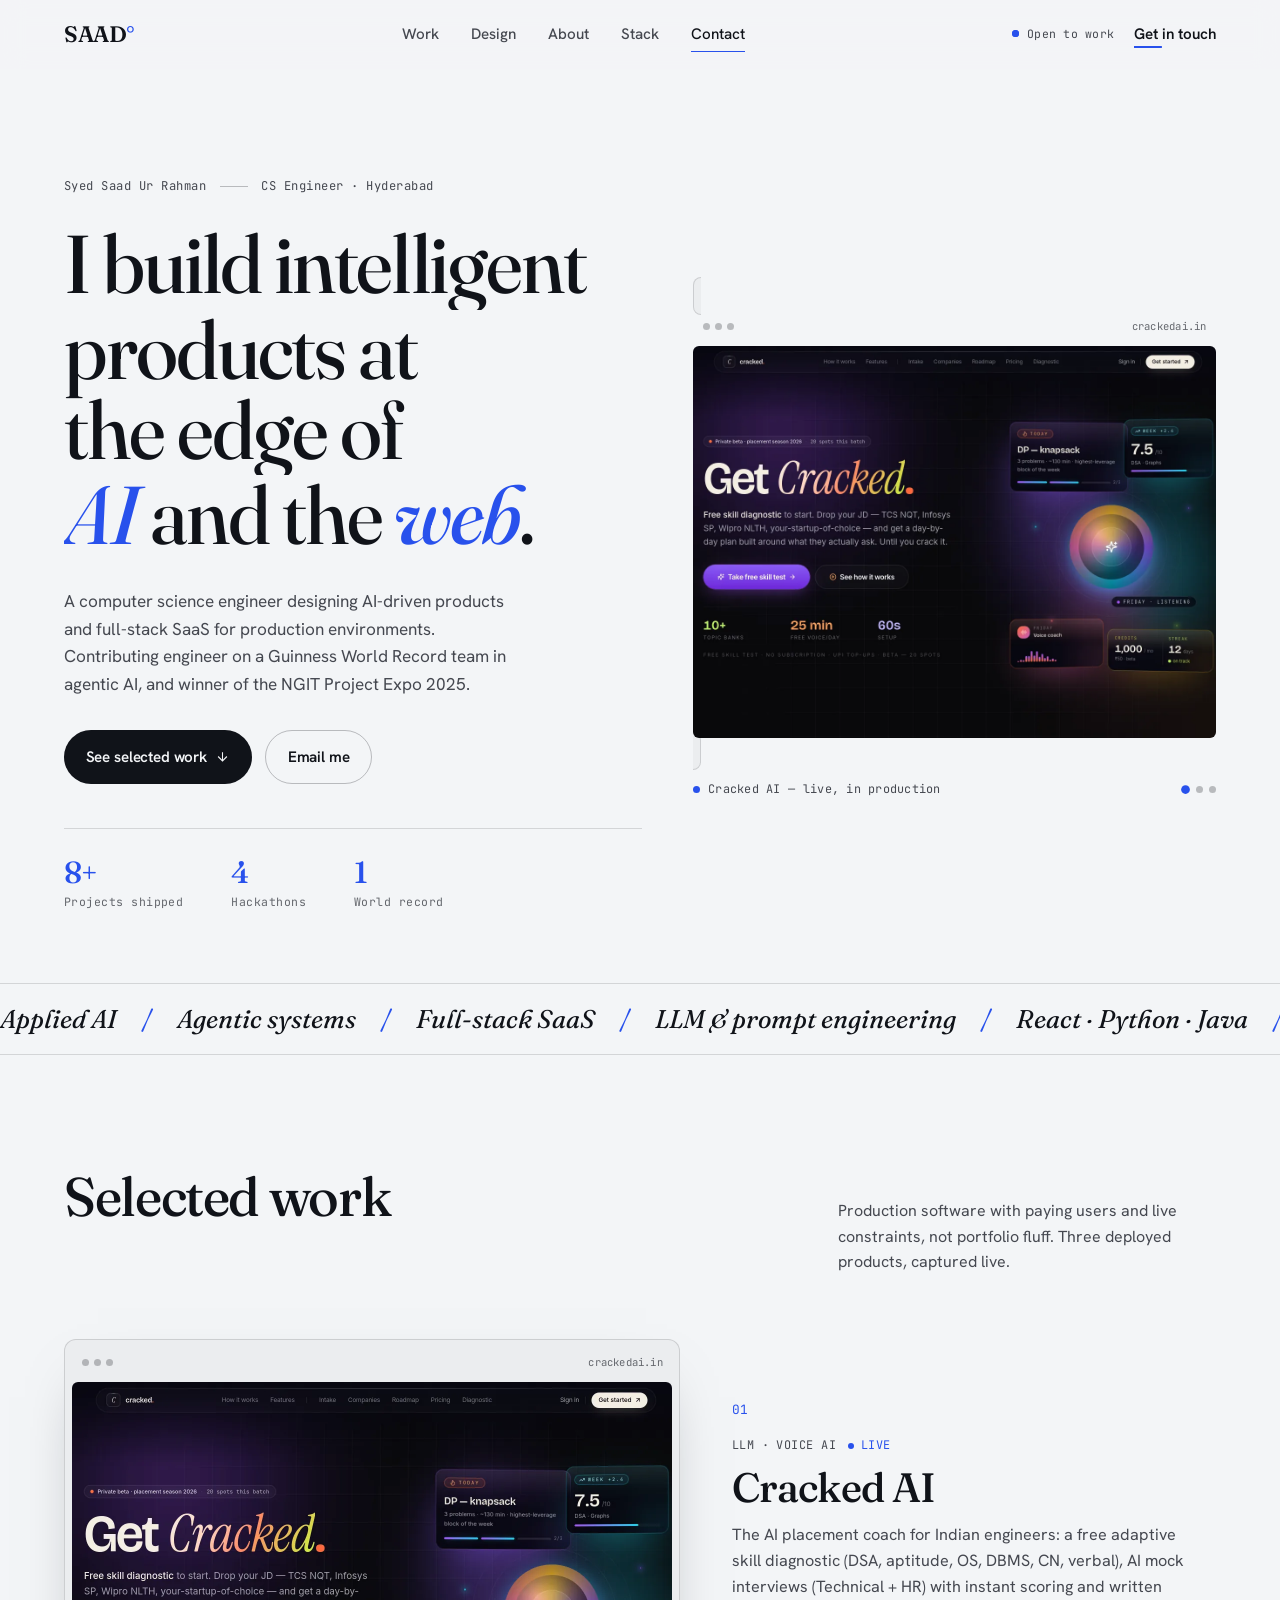
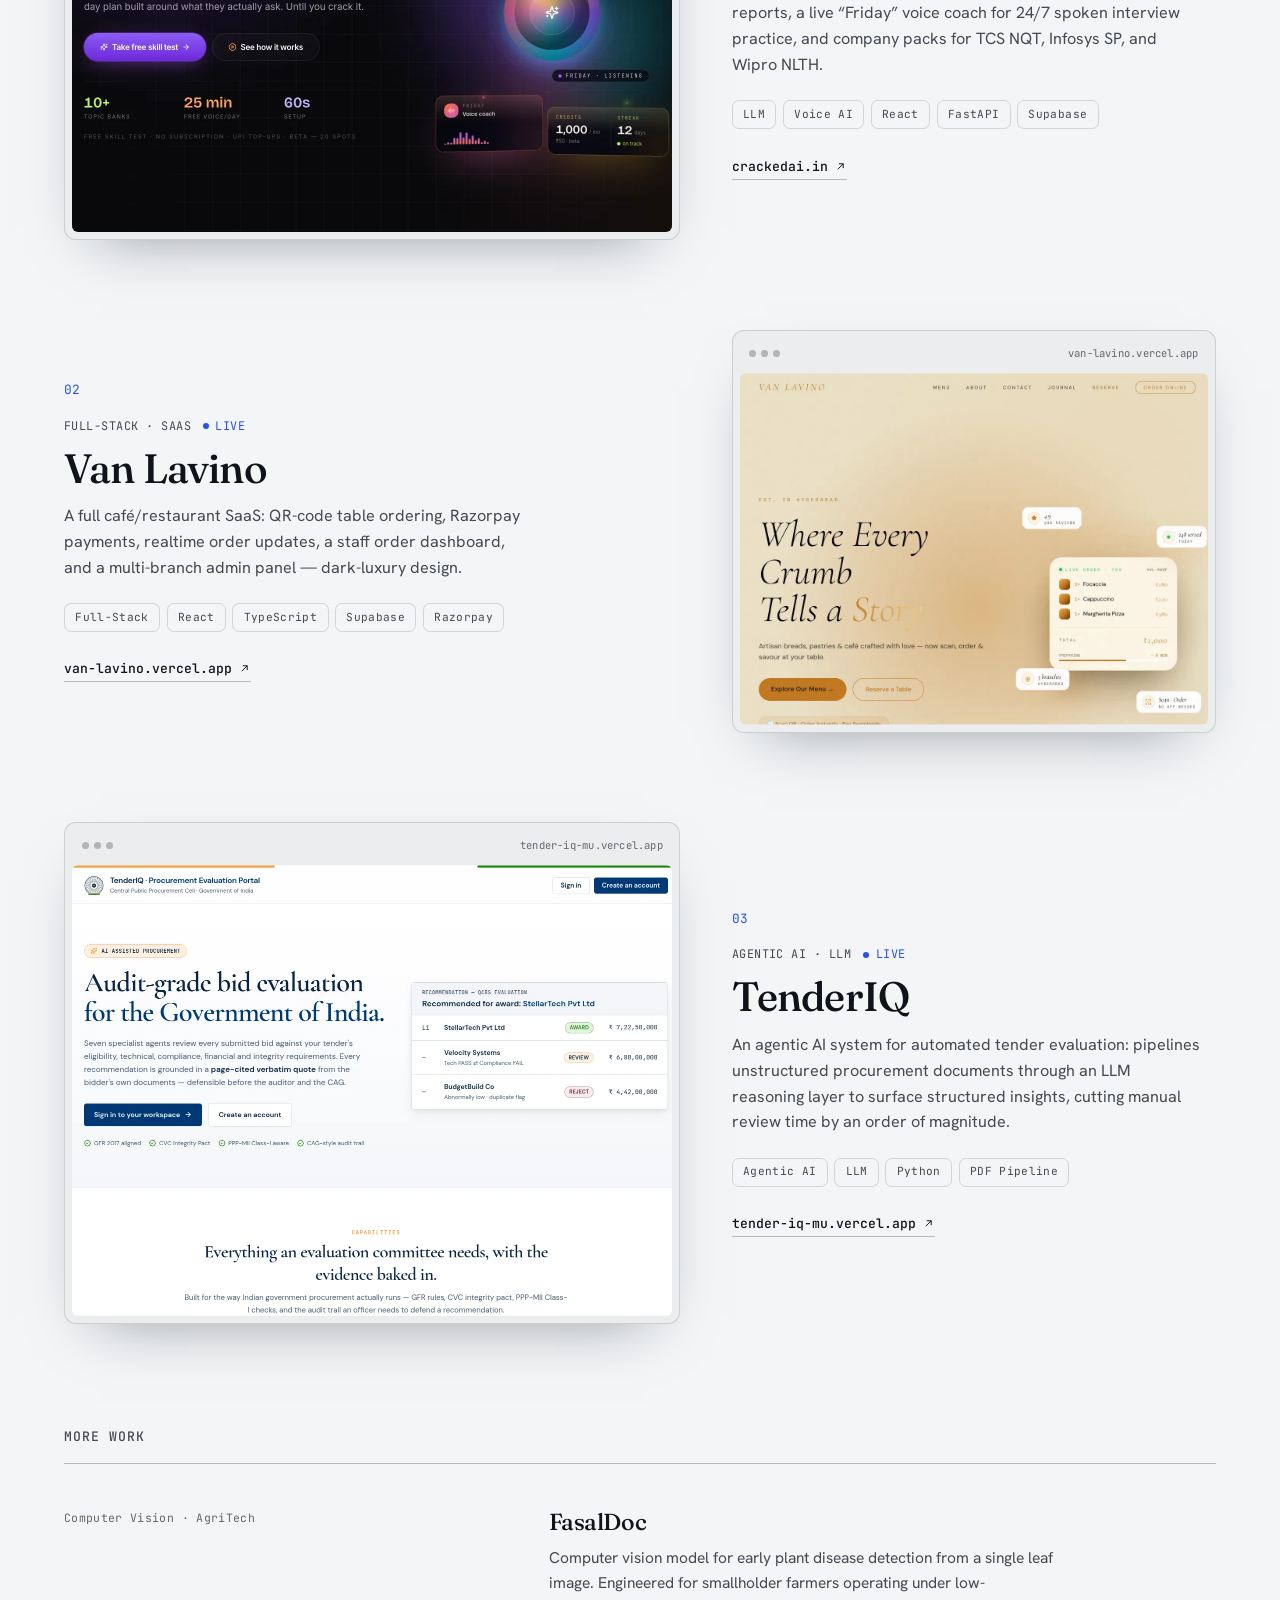
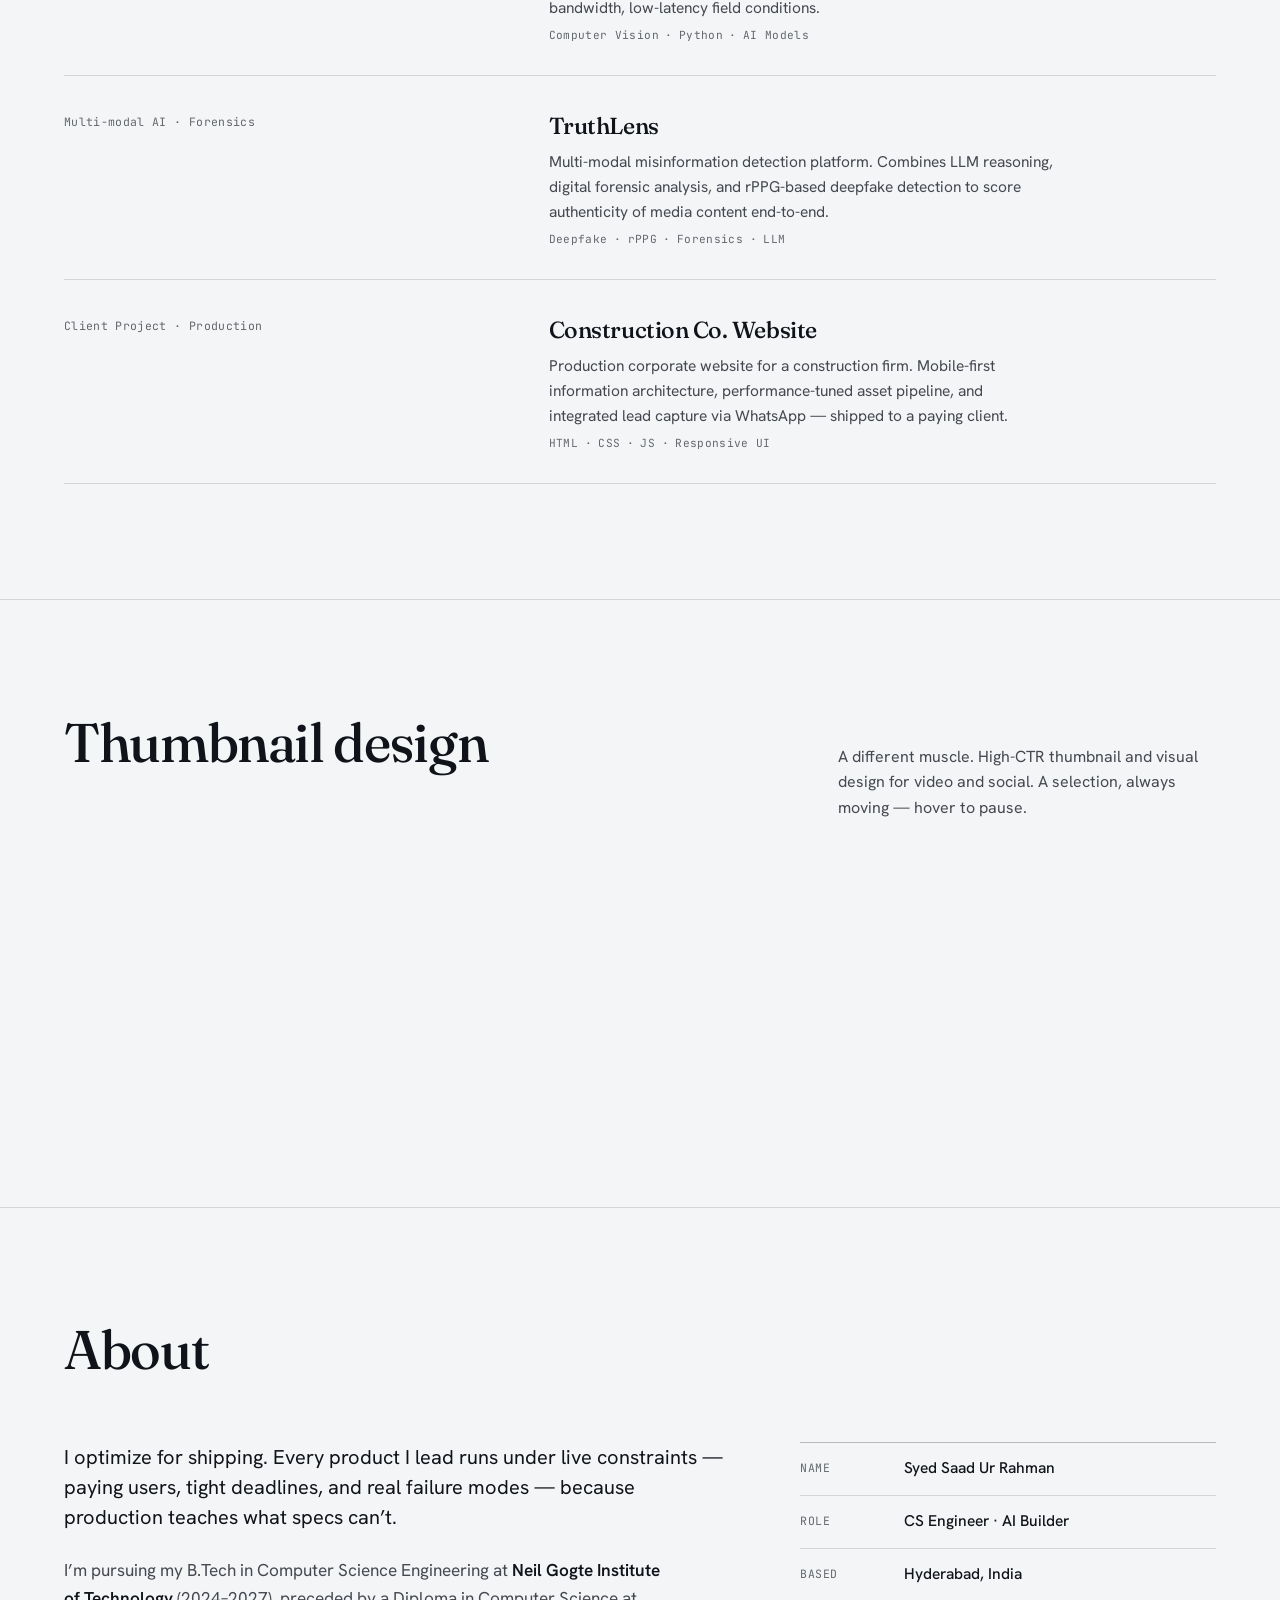
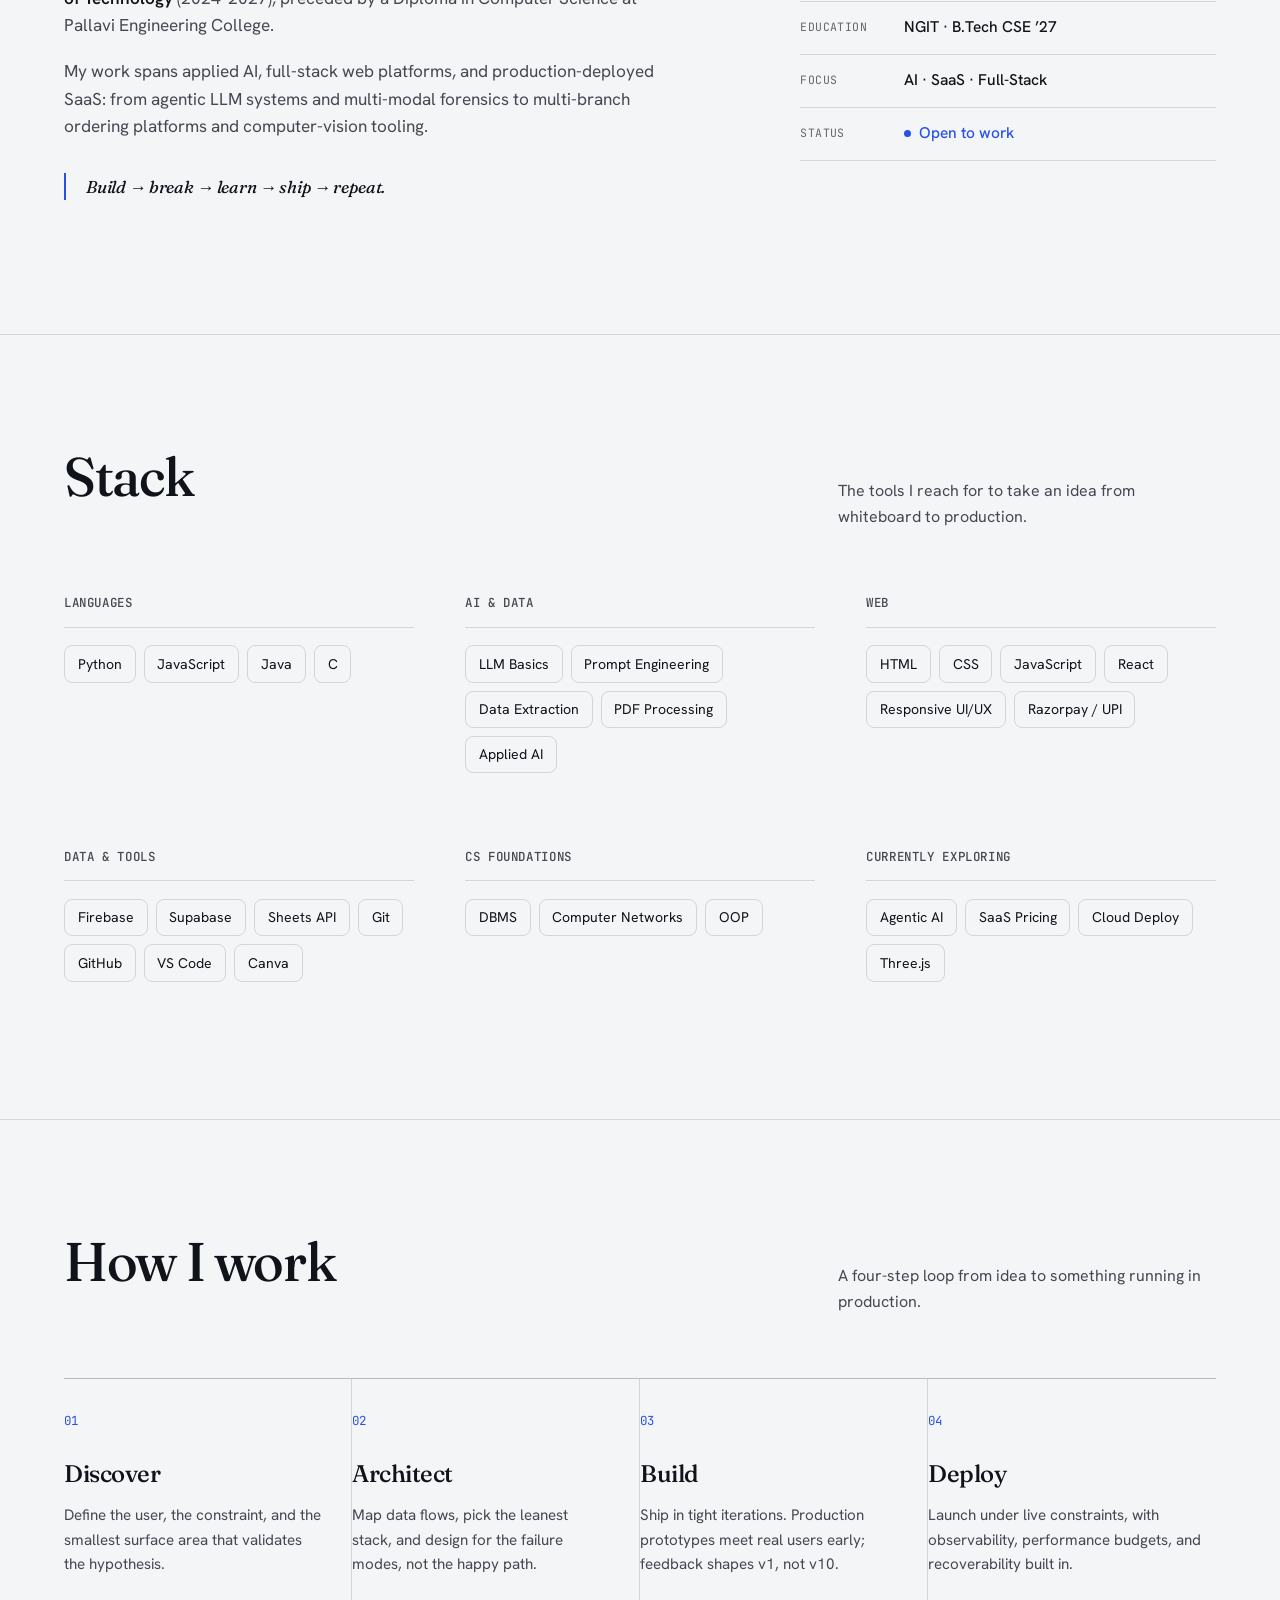
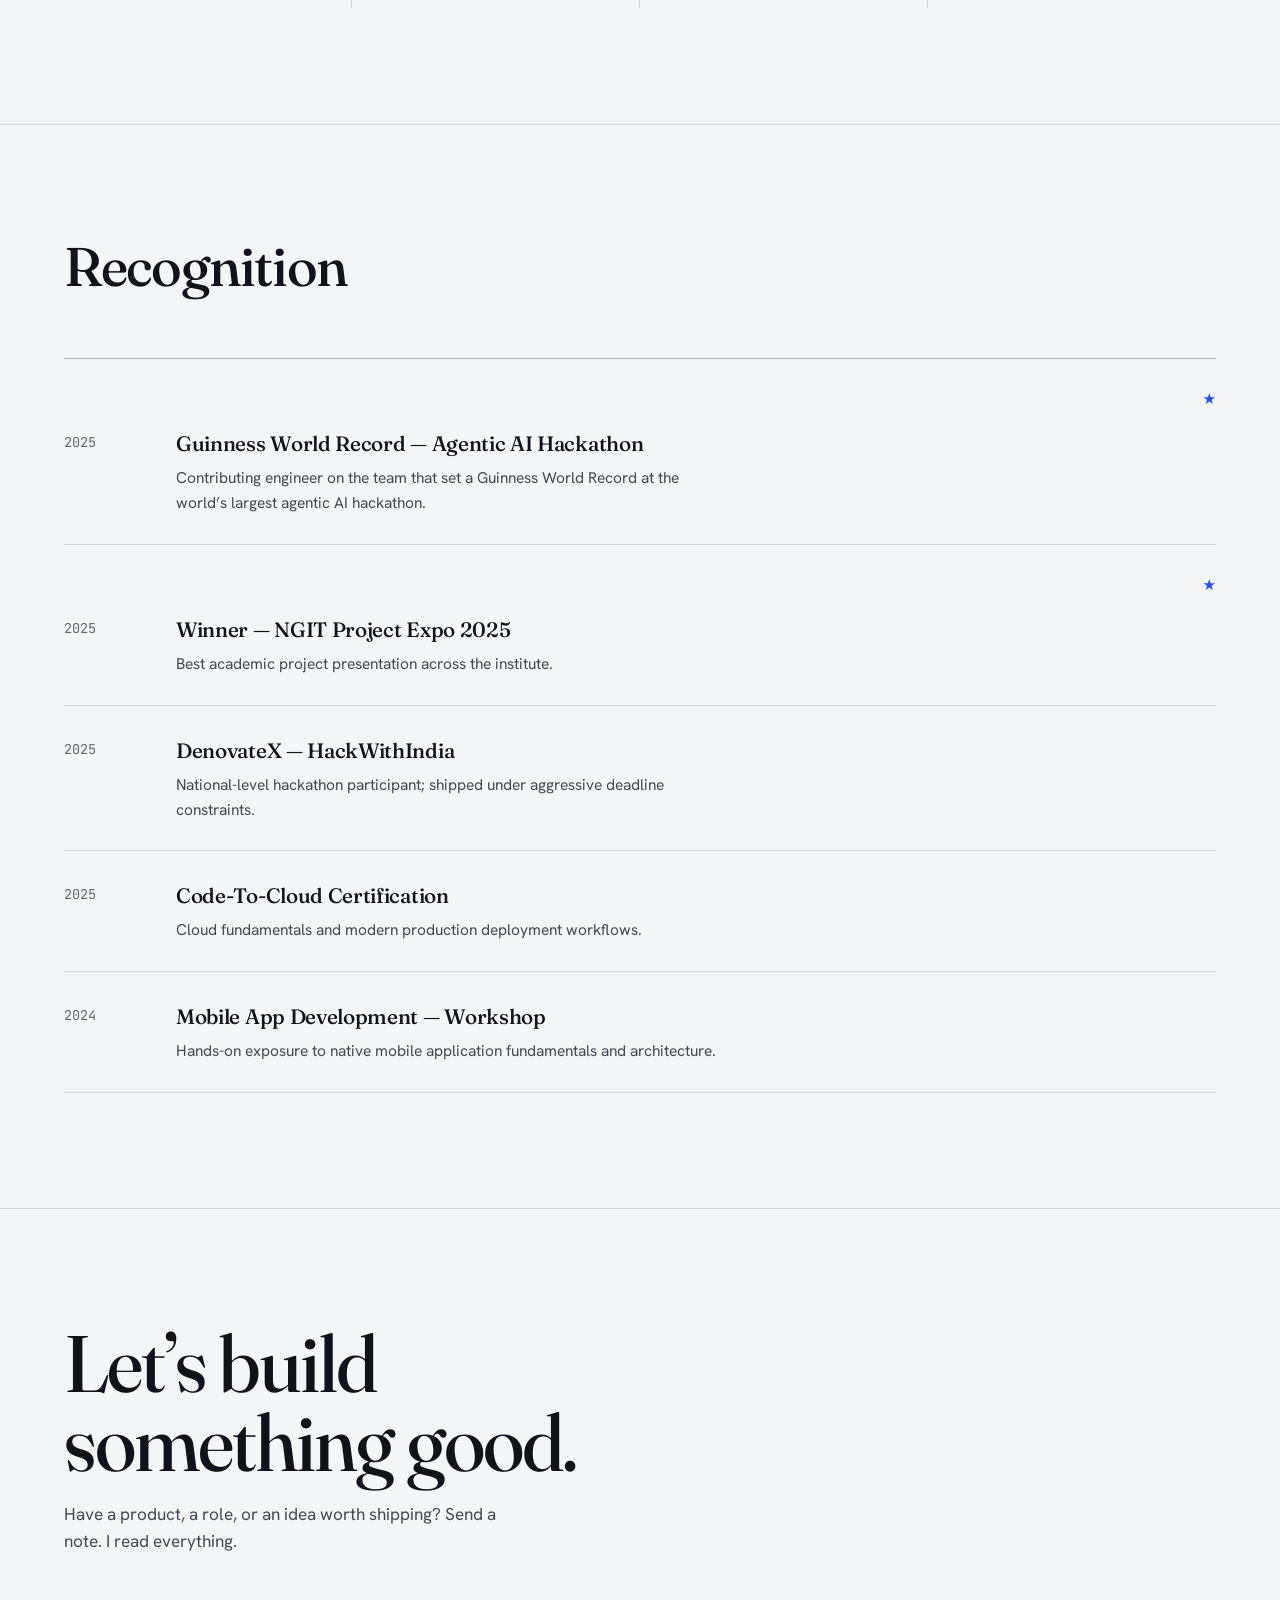
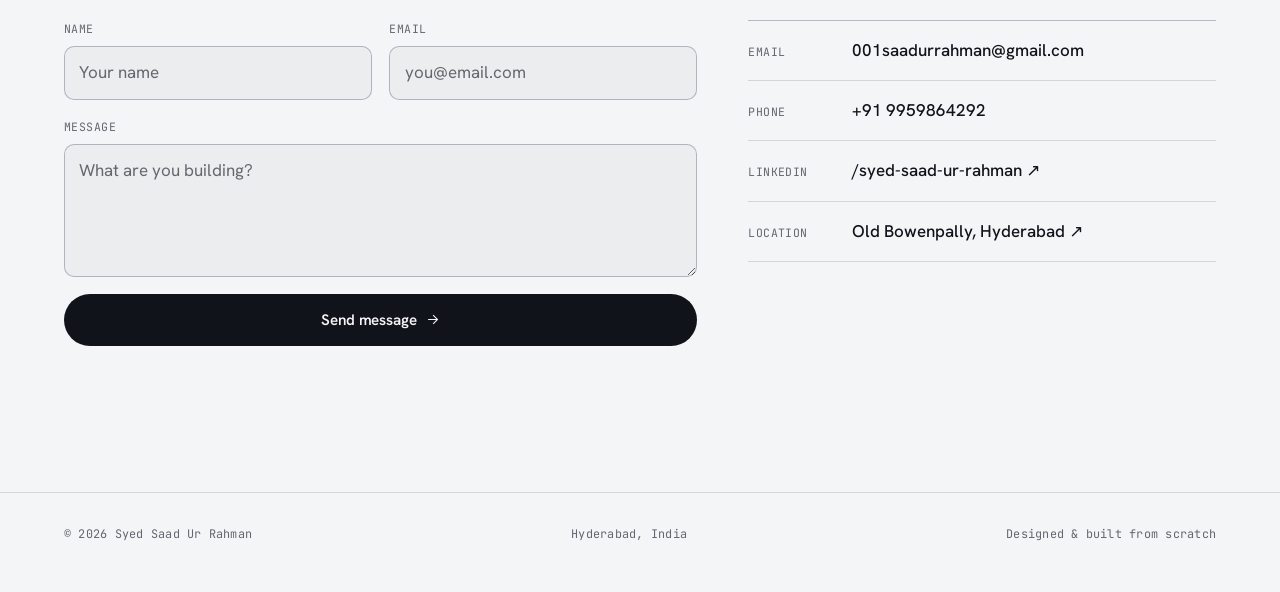
==== index.html @ 595dbfd7 "Add full SEO layer: OG/Twitter + share image, JSON-LD, favicon, robots, sitemap, llms.txt - Open Gra" ====
<!DOCTYPE html>
<html lang="en">
<head>
  <meta charset="UTF-8" />
  <meta name="viewport" content="width=device-width, initial-scale=1.0, viewport-fit=cover" />
  <meta name="theme-color" content="#f3f4f6" />
  <title>Syed Saad Ur Rahman — CS Engineer · AI &amp; Full-Stack Builder</title>
  <meta name="description" content="Syed Saad Ur Rahman is a computer science engineer building AI-driven products and full-stack SaaS for production. Hyderabad, India." />
  <meta name="author" content="Syed Saad Ur Rahman" />
  <meta name="robots" content="index, follow, max-image-preview:large" />
  <link rel="canonical" href="https://portfolio-001z.vercel.app/" />

  <!-- Open Graph -->
  <meta property="og:type" content="website" />
  <meta property="og:site_name" content="Syed Saad Ur Rahman" />
  <meta property="og:title" content="Syed Saad Ur Rahman — CS Engineer · AI &amp; Full-Stack Builder" />
  <meta property="og:description" content="Computer science engineer building AI-driven products and full-stack SaaS for production. Guinness World Record team in agentic AI; winner, NGIT Project Expo 2025." />
  <meta property="og:url" content="https://portfolio-001z.vercel.app/" />
  <meta property="og:image" content="https://portfolio-001z.vercel.app/assets/og.jpg" />
  <meta property="og:image:width" content="1200" />
  <meta property="og:image:height" content="630" />
  <meta property="og:image:alt" content="Syed Saad Ur Rahman — CS Engineer, AI & Full-Stack Builder" />
  <meta property="og:locale" content="en_US" />

  <!-- Twitter -->
  <meta name="twitter:card" content="summary_large_image" />
  <meta name="twitter:title" content="Syed Saad Ur Rahman — CS Engineer · AI &amp; Full-Stack Builder" />
  <meta name="twitter:description" content="Computer science engineer building AI-driven products and full-stack SaaS for production. Hyderabad, India." />
  <meta name="twitter:image" content="https://portfolio-001z.vercel.app/assets/og.jpg" />

  <!-- Icons -->
  <link rel="icon" href="/favicon.svg" type="image/svg+xml" />
  <link rel="icon" href="/icon-32.png" sizes="32x32" type="image/png" />
  <link rel="apple-touch-icon" href="/apple-touch-icon.png" />
  <link rel="manifest" href="/site.webmanifest" />

  <!-- Structured data -->
  <script type="application/ld+json">
  {
    "@context": "https://schema.org",
    "@graph": [
      {
        "@type": "Person",
        "@id": "https://portfolio-001z.vercel.app/#person",
        "name": "Syed Saad Ur Rahman",
        "url": "https://portfolio-001z.vercel.app/",
        "image": "https://portfolio-001z.vercel.app/assets/og.jpg",
        "jobTitle": "Computer Science Engineer",
        "description": "Computer science engineer building AI-driven products and full-stack SaaS for production.",
        "email": "mailto:001saadurrahman@gmail.com",
        "address": {
          "@type": "PostalAddress",
          "addressLocality": "Hyderabad",
          "addressRegion": "Telangana",
          "addressCountry": "IN"
        },
        "alumniOf": {
          "@type": "CollegeOrUniversity",
          "name": "Neil Gogte Institute of Technology"
        },
        "knowsAbout": [
          "Applied AI",
          "Agentic AI systems",
          "Large Language Models",
          "Full-stack web development",
          "SaaS",
          "Voice AI",
          "React",
          "Python"
        ],
        "sameAs": [
          "https://www.linkedin.com/in/syed-saad-ur-rahman-16720130b/"
        ]
      },
      {
        "@type": "WebSite",
        "@id": "https://portfolio-001z.vercel.app/#website",
        "url": "https://portfolio-001z.vercel.app/",
        "name": "Syed Saad Ur Rahman — Portfolio",
        "publisher": { "@id": "https://portfolio-001z.vercel.app/#person" },
        "inLanguage": "en"
      }
    ]
  }
  </script>

  <!-- pre-paint flag so motion only applies with JS; content is fully visible without it.
       Failsafe force-shows everything if app.js never initializes (offline, blocked). -->
  <script>
    var de = document.documentElement;
    de.classList.add('js');
    window.__showFailsafe = setTimeout(function () { de.classList.add('force-show'); }, 4500);
  </script>

  <link rel="preconnect" href="https://fonts.googleapis.com" />
  <link rel="preconnect" href="https://fonts.gstatic.com" crossorigin />
  <!-- fonts loaded non-render-blocking (trimmed weight axis); swaps in on load -->
  <link rel="stylesheet" href="https://fonts.googleapis.com/css2?family=Fraunces:ital,opsz,wght@0,9..144,420..640;1,9..144,420..560&family=Hanken+Grotesk:wght@400;500;600;700&family=JetBrains+Mono:wght@400;500&display=swap" media="print" onload="this.media='all'" />
  <noscript>
    <link rel="stylesheet" href="https://fonts.googleapis.com/css2?family=Fraunces:ital,opsz,wght@0,9..144,420..640;1,9..144,420..560&family=Hanken+Grotesk:wght@400;500;600;700&family=JetBrains+Mono:wght@400;500&display=swap" />
  </noscript>

  <link rel="stylesheet" href="styles.css" />
</head>
<body>
  <a class="skip-link" href="#work">Skip to work</a>
  <div class="scroll-progress" aria-hidden="true"><span></span></div>

  <!-- ───────────────── MASTHEAD ───────────────── -->
  <header class="masthead" id="top">
    <div class="masthead__inner">
      <a class="wordmark" href="#top" aria-label="Saad — home">
        SAAD<span class="wordmark__deg">°</span>
      </a>

      <nav class="masthead__nav" aria-label="Primary">
        <a href="#work">Work</a>
        <a href="#design">Design</a>
        <a href="#about">About</a>
        <a href="#stack">Stack</a>
        <a href="#contact">Contact</a>
      </nav>

      <div class="masthead__end">
        <span class="status" aria-label="Currently open to work">
          <span class="status__dot" aria-hidden="true"></span>Open to work
        </span>
        <a class="link-cta" href="#contact">Get in touch</a>
        <button class="menu-btn" id="menu-btn" aria-expanded="false" aria-controls="mobile-nav" aria-label="Open menu">
          <span></span><span></span>
        </button>
      </div>
    </div>
  </header>

  <!-- mobile nav -->
  <div class="mobile-nav" id="mobile-nav" hidden>
    <nav aria-label="Mobile">
      <a href="#work">Work</a>
      <a href="#design">Design</a>
      <a href="#about">About</a>
      <a href="#stack">Stack</a>
      <a href="#contact">Contact</a>
    </nav>
    <div class="mobile-nav__foot">
      <a href="mailto:001saadurrahman@gmail.com">001saadurrahman@gmail.com</a>
      <a href="tel:+919959864292">+91 9959864292</a>
    </div>
  </div>

  <main>
    <!-- ───────────────── HERO ───────────────── -->
    <section class="hero">
      <div class="hero__lead">
        <p class="kicker" data-reveal>
          <span>Syed Saad Ur Rahman</span>
          <span class="kicker__sep" aria-hidden="true"></span>
          <span>CS Engineer · Hyderabad</span>
        </p>

        <h1 class="hero__title" data-hero-title>
          <span class="line"><span class="line__in">I build intelligent</span></span>
          <span class="line"><span class="line__in">products at the edge of</span></span>
          <span class="line"><span class="line__in"><em>AI</em> and the <em>web</em>.</span></span>
        </h1>

        <p class="hero__bio" data-reveal>
          A computer science engineer designing AI-driven products and full-stack SaaS
          for production environments. Contributing engineer on a Guinness World Record
          team in agentic AI, and winner of the NGIT Project Expo 2025.
        </p>

        <div class="hero__actions" data-reveal>
          <a class="btn btn--solid" href="#work" data-magnetic>
            See selected work
            <svg viewBox="0 0 24 24" width="15" height="15" fill="none" stroke="currentColor" stroke-width="1.7" aria-hidden="true"><path d="M12 5v14M5 12l7 7 7-7"/></svg>
          </a>
          <a class="btn btn--line" href="mailto:001saadurrahman@gmail.com" data-magnetic>Email me</a>
        </div>

        <dl class="ledger" data-reveal>
          <div class="ledger__item">
            <dt>Projects shipped</dt>
            <dd><span class="count" data-count="8">8</span><span>+</span></dd>
          </div>
          <div class="ledger__item">
            <dt>Hackathons</dt>
            <dd><span class="count" data-count="4">4</span></dd>
          </div>
          <div class="ledger__item">
            <dt>World record</dt>
            <dd><span class="count" data-count="1">1</span></dd>
          </div>
        </dl>
      </div>

      <figure class="hero__artifact showcase" data-reveal data-showcase>
        <a class="frame showcase__frame" id="showcase-link" href="https://crackedai.in" target="_blank" rel="noopener" aria-label="Open the live project currently shown, in a new tab">
          <div class="frame__bar" aria-hidden="true">
            <i></i><i></i><i></i><b id="showcase-domain">crackedai.in</b>
          </div>
          <div class="frame__shot showcase__shot">
            <img class="showcase__img is-active" src="/assets/cracked-ai.webp" loading="eager" decoding="async" width="1200" height="900" alt="Cracked AI — live AI placement-coaching app" />
            <img class="showcase__img" src="/assets/van-lavino.webp" loading="eager" decoding="async" width="1200" height="900" alt="Van Lavino — live café and restaurant ordering SaaS" />
            <img class="showcase__img" src="/assets/tenderiq.webp" loading="eager" decoding="async" width="1200" height="900" alt="TenderIQ — live agentic tender-evaluation system" />
          </div>
        </a>
        <figcaption class="showcase__cap">
          <span class="dot" aria-hidden="true"></span>
          <span id="showcase-label">Cracked AI</span> — live, in production
          <span class="showcase__dots" role="tablist" aria-label="Choose a project">
            <button type="button" class="showcase__dot is-active" aria-label="Show Cracked AI"></button>
            <button type="button" class="showcase__dot" aria-label="Show Van Lavino"></button>
            <button type="button" class="showcase__dot" aria-label="Show TenderIQ"></button>
          </span>
        </figcaption>
      </figure>
    </section>

    <!-- ───────────────── TICKER ───────────────── -->
    <div class="ticker" aria-hidden="true">
      <div class="ticker__track">
        <span>Applied AI</span><span class="ticker__mark">/</span>
        <span>Agentic systems</span><span class="ticker__mark">/</span>
        <span>Full-stack SaaS</span><span class="ticker__mark">/</span>
        <span>LLM &amp; prompt engineering</span><span class="ticker__mark">/</span>
        <span>React · Python · Java</span><span class="ticker__mark">/</span>
        <span>Voice AI</span><span class="ticker__mark">/</span>
        <span>Shipping in production</span><span class="ticker__mark">/</span>
        <span aria-hidden="true">Applied AI</span><span class="ticker__mark" aria-hidden="true">/</span>
        <span aria-hidden="true">Agentic systems</span><span class="ticker__mark" aria-hidden="true">/</span>
        <span aria-hidden="true">Full-stack SaaS</span><span class="ticker__mark" aria-hidden="true">/</span>
        <span aria-hidden="true">LLM &amp; prompt engineering</span><span class="ticker__mark" aria-hidden="true">/</span>
        <span aria-hidden="true">React · Python · Java</span><span class="ticker__mark" aria-hidden="true">/</span>
        <span aria-hidden="true">Voice AI</span><span class="ticker__mark" aria-hidden="true">/</span>
        <span aria-hidden="true">Shipping in production</span><span class="ticker__mark" aria-hidden="true">/</span>
      </div>
    </div>

    <!-- ───────────────── WORK ───────────────── -->
    <section class="section" id="work">
      <header class="section__head">
        <h2 class="section__title" data-reveal>Selected work</h2>
        <p class="section__note" data-reveal>Production software with paying users and live constraints, not portfolio fluff. Three deployed products, captured live.</p>
      </header>

      <div class="cases">

        <article class="case" data-reveal>
          <a class="case__media" data-tilt href="https://crackedai.in" target="_blank" rel="noopener" aria-label="Open Cracked AI live site in a new tab">
            <div class="frame">
              <div class="frame__bar" aria-hidden="true"><i></i><i></i><i></i><b>crackedai.in</b></div>
              <div class="frame__shot">
                <img src="/assets/cracked-ai.webp" loading="lazy" decoding="async" width="1200" height="900" alt="Cracked AI — live AI placement-coaching app" />
              </div>
            </div>
          </a>
          <div class="case__body">
            <span class="case__index">01</span>
            <p class="case__meta">LLM · Voice AI <span class="case__live">Live</span></p>
            <h3 class="case__title">Cracked AI</h3>
            <p class="case__desc">The AI placement coach for Indian engineers: a free adaptive skill diagnostic (DSA, aptitude, OS, DBMS, CN, verbal), AI mock interviews (Technical + HR) with instant scoring and written reports, a live “Friday” voice coach for 24/7 spoken interview practice, and company packs for TCS NQT, Infosys SP, and Wipro NLTH.</p>
            <ul class="tags"><li>LLM</li><li>Voice AI</li><li>React</li><li>FastAPI</li><li>Supabase</li></ul>
            <a class="case__link" href="https://crackedai.in" target="_blank" rel="noopener">crackedai.in <svg viewBox="0 0 24 24" width="13" height="13" fill="none" stroke="currentColor" stroke-width="1.8" aria-hidden="true"><path d="M7 17L17 7M9 7h8v8"/></svg></a>
          </div>
        </article>

        <article class="case case--flip" data-reveal>
          <a class="case__media" data-tilt href="https://van-lavino.vercel.app" target="_blank" rel="noopener" aria-label="Open Van Lavino live site in a new tab">
            <div class="frame">
              <div class="frame__bar" aria-hidden="true"><i></i><i></i><i></i><b>van-lavino.vercel.app</b></div>
              <div class="frame__shot">
                <img src="/assets/van-lavino.webp" loading="lazy" decoding="async" width="1200" height="900" alt="Van Lavino — live café and restaurant ordering SaaS" />
              </div>
            </div>
          </a>
          <div class="case__body">
            <span class="case__index">02</span>
            <p class="case__meta">Full-Stack · SaaS <span class="case__live">Live</span></p>
            <h3 class="case__title">Van Lavino</h3>
            <p class="case__desc">A full café/restaurant SaaS: QR-code table ordering, Razorpay payments, realtime order updates, a staff order dashboard, and a multi-branch admin panel — dark-luxury design.</p>
            <ul class="tags"><li>Full-Stack</li><li>React</li><li>TypeScript</li><li>Supabase</li><li>Razorpay</li></ul>
            <a class="case__link" href="https://van-lavino.vercel.app" target="_blank" rel="noopener">van-lavino.vercel.app <svg viewBox="0 0 24 24" width="13" height="13" fill="none" stroke="currentColor" stroke-width="1.8" aria-hidden="true"><path d="M7 17L17 7M9 7h8v8"/></svg></a>
          </div>
        </article>

        <article class="case" data-reveal>
          <a class="case__media" data-tilt href="https://tender-iq-mu.vercel.app" target="_blank" rel="noopener" aria-label="Open TenderIQ live site in a new tab">
            <div class="frame">
              <div class="frame__bar" aria-hidden="true"><i></i><i></i><i></i><b>tender-iq-mu.vercel.app</b></div>
              <div class="frame__shot">
                <img src="/assets/tenderiq.webp" loading="lazy" decoding="async" width="1200" height="900" alt="TenderIQ — live agentic tender-evaluation system" />
              </div>
            </div>
          </a>
          <div class="case__body">
            <span class="case__index">03</span>
            <p class="case__meta">Agentic AI · LLM <span class="case__live">Live</span></p>
            <h3 class="case__title">TenderIQ</h3>
            <p class="case__desc">An agentic AI system for automated tender evaluation: pipelines unstructured procurement documents through an LLM reasoning layer to surface structured insights, cutting manual review time by an order of magnitude.</p>
            <ul class="tags"><li>Agentic AI</li><li>LLM</li><li>Python</li><li>PDF Pipeline</li></ul>
            <a class="case__link" href="https://tender-iq-mu.vercel.app" target="_blank" rel="noopener">tender-iq-mu.vercel.app <svg viewBox="0 0 24 24" width="13" height="13" fill="none" stroke="currentColor" stroke-width="1.8" aria-hidden="true"><path d="M7 17L17 7M9 7h8v8"/></svg></a>
          </div>
        </article>

      </div>

      <div class="more">
        <h3 class="more__title" data-reveal>More work</h3>
        <ul class="more__list">
          <li class="more__row" data-reveal>
            <span class="more__cat">Computer Vision · AgriTech</span>
            <h4 class="more__name">FasalDoc</h4>
            <p class="more__desc">Computer vision model for early plant disease detection from a single leaf image. Engineered for smallholder farmers operating under low-bandwidth, low-latency field conditions.</p>
            <ul class="tags tags--plain"><li>Computer Vision</li><li>Python</li><li>AI Models</li></ul>
          </li>
          <li class="more__row" data-reveal>
            <span class="more__cat">Multi-modal AI · Forensics</span>
            <h4 class="more__name">TruthLens</h4>
            <p class="more__desc">Multi-modal misinformation detection platform. Combines LLM reasoning, digital forensic analysis, and rPPG-based deepfake detection to score authenticity of media content end-to-end.</p>
            <ul class="tags tags--plain"><li>Deepfake</li><li>rPPG</li><li>Forensics</li><li>LLM</li></ul>
          </li>
          <li class="more__row" data-reveal>
            <span class="more__cat">Client Project · Production</span>
            <h4 class="more__name">Construction Co. Website</h4>
            <p class="more__desc">Production corporate website for a construction firm. Mobile-first information architecture, performance-tuned asset pipeline, and integrated lead capture via WhatsApp — shipped to a paying client.</p>
            <ul class="tags tags--plain"><li>HTML</li><li>CSS</li><li>JS</li><li>Responsive UI</li></ul>
          </li>
        </ul>
      </div>
    </section>

    <!-- ───────────────── DESIGN (thumbnail marquee) ───────────────── -->
    <section class="section section--rule section--flush" id="design">
      <header class="section__head">
        <h2 class="section__title" data-reveal>Thumbnail design</h2>
        <p class="section__note" data-reveal>A different muscle. High-CTR thumbnail and visual design for video and social. A selection, always moving — hover to pause.</p>
      </header>
    </section>

    <div class="reel" aria-label="Thumbnail design samples">
      <div class="reel__track" data-reel>
        <figure class="reel__item"><img src="/assets/thumbs/t01.webp" loading="lazy" decoding="async" width="680" height="383" alt="Thumbnail design" /></figure>
        <figure class="reel__item"><img src="/assets/thumbs/t02.webp" loading="lazy" decoding="async" width="680" height="383" alt="Thumbnail design" /></figure>
        <figure class="reel__item"><img src="/assets/thumbs/t03.webp" loading="lazy" decoding="async" width="680" height="383" alt="Thumbnail design" /></figure>
        <figure class="reel__item"><img src="/assets/thumbs/t04.webp" loading="lazy" decoding="async" width="680" height="383" alt="Thumbnail design" /></figure>
        <figure class="reel__item"><img src="/assets/thumbs/t05.webp" loading="lazy" decoding="async" width="680" height="383" alt="Thumbnail design" /></figure>
        <figure class="reel__item"><img src="/assets/thumbs/t06.webp" loading="lazy" decoding="async" width="680" height="383" alt="Thumbnail design" /></figure>
        <figure class="reel__item"><img src="/assets/thumbs/t07.webp" loading="lazy" decoding="async" width="680" height="383" alt="Thumbnail design" /></figure>
        <figure class="reel__item"><img src="/assets/thumbs/t08.webp" loading="lazy" decoding="async" width="680" height="383" alt="Thumbnail design" /></figure>
        <figure class="reel__item"><img src="/assets/thumbs/t09.webp" loading="lazy" decoding="async" width="680" height="383" alt="Thumbnail design" /></figure>
        <figure class="reel__item"><img src="/assets/thumbs/t10.webp" loading="lazy" decoding="async" width="680" height="383" alt="Thumbnail design" /></figure>
        <figure class="reel__item"><img src="/assets/thumbs/t11.webp" loading="lazy" decoding="async" width="680" height="383" alt="Thumbnail design" /></figure>
        <figure class="reel__item"><img src="/assets/thumbs/t12.webp" loading="lazy" decoding="async" width="680" height="383" alt="Thumbnail design" /></figure>
        <figure class="reel__item"><img src="/assets/thumbs/t13.webp" loading="lazy" decoding="async" width="680" height="383" alt="Thumbnail design" /></figure>
        <figure class="reel__item"><img src="/assets/thumbs/t14.webp" loading="lazy" decoding="async" width="680" height="383" alt="Thumbnail design" /></figure>
        <figure class="reel__item"><img src="/assets/thumbs/t15.webp" loading="lazy" decoding="async" width="680" height="383" alt="Thumbnail design" /></figure>
        <figure class="reel__item"><img src="/assets/thumbs/t16.webp" loading="lazy" decoding="async" width="680" height="383" alt="Thumbnail design" /></figure>
        <figure class="reel__item"><img src="/assets/thumbs/t17.webp" loading="lazy" decoding="async" width="680" height="383" alt="Thumbnail design" /></figure>
        <!-- duplicate set for a seamless loop -->
        <figure class="reel__item" aria-hidden="true"><img src="/assets/thumbs/t01.webp" loading="lazy" decoding="async" width="680" height="383" alt="" /></figure>
        <figure class="reel__item" aria-hidden="true"><img src="/assets/thumbs/t02.webp" loading="lazy" decoding="async" width="680" height="383" alt="" /></figure>
        <figure class="reel__item" aria-hidden="true"><img src="/assets/thumbs/t03.webp" loading="lazy" decoding="async" width="680" height="383" alt="" /></figure>
        <figure class="reel__item" aria-hidden="true"><img src="/assets/thumbs/t04.webp" loading="lazy" decoding="async" width="680" height="383" alt="" /></figure>
        <figure class="reel__item" aria-hidden="true"><img src="/assets/thumbs/t05.webp" loading="lazy" decoding="async" width="680" height="383" alt="" /></figure>
        <figure class="reel__item" aria-hidden="true"><img src="/assets/thumbs/t06.webp" loading="lazy" decoding="async" width="680" height="383" alt="" /></figure>
        <figure class="reel__item" aria-hidden="true"><img src="/assets/thumbs/t07.webp" loading="lazy" decoding="async" width="680" height="383" alt="" /></figure>
        <figure class="reel__item" aria-hidden="true"><img src="/assets/thumbs/t08.webp" loading="lazy" decoding="async" width="680" height="383" alt="" /></figure>
        <figure class="reel__item" aria-hidden="true"><img src="/assets/thumbs/t09.webp" loading="lazy" decoding="async" width="680" height="383" alt="" /></figure>
        <figure class="reel__item" aria-hidden="true"><img src="/assets/thumbs/t10.webp" loading="lazy" decoding="async" width="680" height="383" alt="" /></figure>
        <figure class="reel__item" aria-hidden="true"><img src="/assets/thumbs/t11.webp" loading="lazy" decoding="async" width="680" height="383" alt="" /></figure>
        <figure class="reel__item" aria-hidden="true"><img src="/assets/thumbs/t12.webp" loading="lazy" decoding="async" width="680" height="383" alt="" /></figure>
        <figure class="reel__item" aria-hidden="true"><img src="/assets/thumbs/t13.webp" loading="lazy" decoding="async" width="680" height="383" alt="" /></figure>
        <figure class="reel__item" aria-hidden="true"><img src="/assets/thumbs/t14.webp" loading="lazy" decoding="async" width="680" height="383" alt="" /></figure>
        <figure class="reel__item" aria-hidden="true"><img src="/assets/thumbs/t15.webp" loading="lazy" decoding="async" width="680" height="383" alt="" /></figure>
        <figure class="reel__item" aria-hidden="true"><img src="/assets/thumbs/t16.webp" loading="lazy" decoding="async" width="680" height="383" alt="" /></figure>
        <figure class="reel__item" aria-hidden="true"><img src="/assets/thumbs/t17.webp" loading="lazy" decoding="async" width="680" height="383" alt="" /></figure>
      </div>
    </div>

    <!-- ───────────────── ABOUT ───────────────── -->
    <section class="section section--rule" id="about">
      <header class="section__head">
        <h2 class="section__title" data-reveal>About</h2>
      </header>

      <div class="about">
        <div class="about__copy">
          <p data-reveal class="about__intro">I optimize for shipping. Every product I lead runs under live constraints — paying users, tight deadlines, and real failure modes — because production teaches what specs can’t.</p>
          <p data-reveal>I’m pursuing my B.Tech in Computer Science Engineering at <strong>Neil Gogte Institute of Technology</strong> (2024–2027), preceded by a Diploma in Computer Science at Pallavi Engineering College.</p>
          <p data-reveal>My work spans applied AI, full-stack web platforms, and production-deployed SaaS: from agentic LLM systems and multi-modal forensics to multi-branch ordering platforms and computer-vision tooling.</p>
          <p class="about__quote" data-reveal>Build → break → learn → ship → repeat.</p>
        </div>

        <dl class="profile" data-reveal>
          <div class="profile__row"><dt>Name</dt><dd>Syed Saad Ur Rahman</dd></div>
          <div class="profile__row"><dt>Role</dt><dd>CS Engineer · AI Builder</dd></div>
          <div class="profile__row"><dt>Based</dt><dd>Hyderabad, India</dd></div>
          <div class="profile__row"><dt>Education</dt><dd>NGIT · B.Tech CSE ’27</dd></div>
          <div class="profile__row"><dt>Focus</dt><dd>AI · SaaS · Full-Stack</dd></div>
          <div class="profile__row"><dt>Status</dt><dd class="profile__status"><span class="dot" aria-hidden="true"></span>Open to work</dd></div>
        </dl>
      </div>
    </section>

    <!-- ───────────────── STACK ───────────────── -->
    <section class="section section--rule" id="stack">
      <header class="section__head">
        <h2 class="section__title" data-reveal>Stack</h2>
        <p class="section__note" data-reveal>The tools I reach for to take an idea from whiteboard to production.</p>
      </header>

      <div class="stack">
        <div class="stack__group" data-reveal>
          <h3>Languages</h3>
          <ul class="tags tags--chip"><li>Python</li><li>JavaScript</li><li>Java</li><li>C</li></ul>
        </div>
        <div class="stack__group" data-reveal>
          <h3>AI &amp; Data</h3>
          <ul class="tags tags--chip"><li>LLM Basics</li><li>Prompt Engineering</li><li>Data Extraction</li><li>PDF Processing</li><li>Applied AI</li></ul>
        </div>
        <div class="stack__group" data-reveal>
          <h3>Web</h3>
          <ul class="tags tags--chip"><li>HTML</li><li>CSS</li><li>JavaScript</li><li>React</li><li>Responsive UI/UX</li><li>Razorpay / UPI</li></ul>
        </div>
        <div class="stack__group" data-reveal>
          <h3>Data &amp; Tools</h3>
          <ul class="tags tags--chip"><li>Firebase</li><li>Supabase</li><li>Sheets API</li><li>Git</li><li>GitHub</li><li>VS Code</li><li>Canva</li></ul>
        </div>
        <div class="stack__group" data-reveal>
          <h3>CS Foundations</h3>
          <ul class="tags tags--chip"><li>DBMS</li><li>Computer Networks</li><li>OOP</li></ul>
        </div>
        <div class="stack__group" data-reveal>
          <h3>Currently exploring</h3>
          <ul class="tags tags--chip"><li>Agentic AI</li><li>SaaS Pricing</li><li>Cloud Deploy</li><li>Three.js</li></ul>
        </div>
      </div>
    </section>

    <!-- ───────────────── PROCESS ───────────────── -->
    <section class="section section--rule">
      <header class="section__head">
        <h2 class="section__title" data-reveal>How I work</h2>
        <p class="section__note" data-reveal>A four-step loop from idea to something running in production.</p>
      </header>

      <ol class="process">
        <li class="process__step" data-reveal>
          <span class="process__num">01</span>
          <h3>Discover</h3>
          <p>Define the user, the constraint, and the smallest surface area that validates the hypothesis.</p>
        </li>
        <li class="process__step" data-reveal>
          <span class="process__num">02</span>
          <h3>Architect</h3>
          <p>Map data flows, pick the leanest stack, and design for the failure modes, not the happy path.</p>
        </li>
        <li class="process__step" data-reveal>
          <span class="process__num">03</span>
          <h3>Build</h3>
          <p>Ship in tight iterations. Production prototypes meet real users early; feedback shapes v1, not v10.</p>
        </li>
        <li class="process__step" data-reveal>
          <span class="process__num">04</span>
          <h3>Deploy</h3>
          <p>Launch under live constraints, with observability, performance budgets, and recoverability built in.</p>
        </li>
      </ol>
    </section>

    <!-- ───────────────── RECOGNITION ───────────────── -->
    <section class="section section--rule">
      <header class="section__head">
        <h2 class="section__title" data-reveal>Recognition</h2>
      </header>

      <ul class="awards">
        <li class="awards__row awards__row--star" data-reveal>
          <span class="awards__year">2025</span>
          <div class="awards__body">
            <h3>Guinness World Record — Agentic AI Hackathon</h3>
            <p>Contributing engineer on the team that set a Guinness World Record at the world’s largest agentic AI hackathon.</p>
          </div>
        </li>
        <li class="awards__row awards__row--star" data-reveal>
          <span class="awards__year">2025</span>
          <div class="awards__body">
            <h3>Winner — NGIT Project Expo 2025</h3>
            <p>Best academic project presentation across the institute.</p>
          </div>
        </li>
        <li class="awards__row" data-reveal>
          <span class="awards__year">2025</span>
          <div class="awards__body">
            <h3>DenovateX — HackWithIndia</h3>
            <p>National-level hackathon participant; shipped under aggressive deadline constraints.</p>
          </div>
        </li>
        <li class="awards__row" data-reveal>
          <span class="awards__year">2025</span>
          <div class="awards__body">
            <h3>Code-To-Cloud Certification</h3>
            <p>Cloud fundamentals and modern production deployment workflows.</p>
          </div>
        </li>
        <li class="awards__row" data-reveal>
          <span class="awards__year">2024</span>
          <div class="awards__body">
            <h3>Mobile App Development — Workshop</h3>
            <p>Hands-on exposure to native mobile application fundamentals and architecture.</p>
          </div>
        </li>
      </ul>
    </section>

    <!-- ───────────────── CONTACT ───────────────── -->
    <section class="section contact" id="contact">
      <div class="contact__head">
        <h2 class="contact__title" data-reveal>Let’s build<br />something good.</h2>
        <p class="contact__note" data-reveal>Have a product, a role, or an idea worth shipping? Send a note. I read everything.</p>
      </div>

      <div class="contact__grid">
        <form class="contact__form" id="contact-form" novalidate data-reveal>
          <div class="field">
            <label for="cf-name">Name</label>
            <input id="cf-name" name="name" type="text" required maxlength="80" autocomplete="name" placeholder="Your name" />
          </div>
          <div class="field">
            <label for="cf-email">Email</label>
            <input id="cf-email" name="email" type="email" required maxlength="120" autocomplete="email" placeholder="you@email.com" />
          </div>
          <div class="field field--full">
            <label for="cf-message">Message</label>
            <textarea id="cf-message" name="message" rows="4" required maxlength="2000" placeholder="What are you building?"></textarea>
          </div>
          <div class="field--hp" aria-hidden="true">
            <label for="cf-company">Company</label>
            <input id="cf-company" name="company" type="text" tabindex="-1" autocomplete="off" />
          </div>
          <button type="submit" class="btn btn--solid contact__submit" id="cf-submit" data-magnetic>
            <span class="contact__submit-label">Send message</span>
            <svg viewBox="0 0 24 24" width="15" height="15" fill="none" stroke="currentColor" stroke-width="1.7" aria-hidden="true"><path d="M5 12h14M13 5l7 7-7 7"/></svg>
          </button>
          <p class="contact__status" id="cf-status" role="status" aria-live="polite"></p>
        </form>

        <dl class="contact__index" data-reveal>
          <div class="contact__item">
            <dt>Email</dt>
            <dd><a href="mailto:001saadurrahman@gmail.com">001saadurrahman@gmail.com</a></dd>
          </div>
          <div class="contact__item">
            <dt>Phone</dt>
            <dd><a href="tel:+919959864292">+91 9959864292</a></dd>
          </div>
          <div class="contact__item">
            <dt>LinkedIn</dt>
            <dd><a href="https://www.linkedin.com/in/syed-saad-ur-rahman-16720130b/" target="_blank" rel="noopener">/syed-saad-ur-rahman <span aria-hidden="true">↗</span></a></dd>
          </div>
          <div class="contact__item">
            <dt>Location</dt>
            <dd><a href="https://maps.google.com/?q=Sri+Sai+Enclave+Old+Bowenpally+Hyderabad" target="_blank" rel="noopener">Old Bowenpally, Hyderabad <span aria-hidden="true">↗</span></a></dd>
          </div>
        </dl>
      </div>
    </section>
  </main>

  <footer class="footer">
    <span>© 2026 Syed Saad Ur Rahman</span>
    <span>Hyderabad, India</span>
    <span>Designed &amp; built from scratch</span>
  </footer>

  <script src="app.js" defer></script>
</body>
</html>
---- styles.css ----
/* ──────────────────────────────────────────────────────────────
   SAAD° — "Technical Monograph"
   Light editorial-technical system. Fraunces + Hanken Grotesk + JetBrains Mono.
   One accent (electric indigo). Hairline grid, heavy whitespace.
   ────────────────────────────────────────────────────────────── */

:root {
  /* surfaces & ink (OKLCH, cool neutral — deliberately not warm/cream) */
  --paper:   oklch(0.969 0.003 255);
  --paper-2: oklch(0.945 0.004 255);
  --ink:     oklch(0.185 0.014 266);
  --ink-2:   oklch(0.402 0.013 266);
  --ink-3:   oklch(0.512 0.011 266);

  --line:   color-mix(in oklch, var(--ink) 14%, transparent);
  --line-2: color-mix(in oklch, var(--ink) 26%, transparent);

  /* single accent */
  --accent:       oklch(0.515 0.236 266);
  --accent-press: oklch(0.452 0.221 266);
  --accent-tint:  color-mix(in oklch, var(--accent) 12%, transparent);
  --on-accent:    oklch(0.99 0 0);

  /* type */
  --display: 'Fraunces', Georgia, 'Times New Roman', serif;
  --sans: 'Hanken Grotesk', system-ui, -apple-system, sans-serif;
  --mono: 'JetBrains Mono', ui-monospace, 'SFMono-Regular', monospace;

  /* layout */
  --max: 1280px;
  --pad: clamp(1.25rem, 5vw, 5rem);
  --gut: clamp(1.5rem, 4vw, 4rem);

  /* motion */
  --e-out: cubic-bezier(0.16, 1, 0.3, 1);      /* expo out */
  --e-soft: cubic-bezier(0.25, 1, 0.5, 1);     /* quart out */

  /* z-scale (semantic) */
  --z-nav: 100;
  --z-menu: 200;
  --z-skip: 300;
}

* { box-sizing: border-box; margin: 0; padding: 0; }

html {
  scroll-behavior: smooth;
  -webkit-font-smoothing: antialiased;
  -moz-osx-font-smoothing: grayscale;
  text-rendering: optimizeLegibility;
}

body {
  background: var(--paper);
  color: var(--ink);
  font-family: var(--sans);
  font-size: clamp(1rem, 0.96rem + 0.2vw, 1.0625rem);
  line-height: 1.6;
  overflow-x: hidden;
  -webkit-tap-highlight-color: transparent;
}

a { color: inherit; text-decoration: none; }
ul, ol { list-style: none; }
img { max-width: 100%; display: block; }
button { font: inherit; color: inherit; background: none; border: 0; cursor: pointer; }
input, textarea { font: inherit; }
::selection { background: var(--accent); color: var(--on-accent); }

:focus-visible {
  outline: 2px solid var(--accent);
  outline-offset: 3px;
  border-radius: 2px;
}

.skip-link {
  position: fixed;
  top: 0.75rem; left: 0.75rem;
  z-index: var(--z-skip);
  padding: 0.6rem 1rem;
  background: var(--ink);
  color: var(--paper);
  font-family: var(--mono);
  font-size: 0.8rem;
  border-radius: 8px;
  transform: translateY(-150%);
  transition: transform 0.25s var(--e-out);
}
.skip-link:focus { transform: translateY(0); }

/* ───────────────── MASTHEAD ───────────────── */

.masthead {
  position: sticky;
  top: 0;
  z-index: var(--z-nav);
  background: color-mix(in oklch, var(--paper) 82%, transparent);
  backdrop-filter: saturate(140%) blur(12px);
  -webkit-backdrop-filter: saturate(140%) blur(12px);
  border-bottom: 1px solid transparent;
  transition: border-color 0.3s var(--e-soft);
}
.masthead.is-stuck { border-bottom-color: var(--line); }

.masthead__inner {
  max-width: var(--max);
  margin: 0 auto;
  padding: 1.1rem var(--pad);
  display: flex;
  align-items: center;
  justify-content: space-between;
  gap: 1.5rem;
}

.wordmark {
  font-family: var(--display);
  font-weight: 600;
  font-size: 1.4rem;
  letter-spacing: -0.02em;
  line-height: 1;
}
.wordmark__deg { color: var(--accent); }

.masthead__nav {
  display: flex;
  gap: clamp(1rem, 2.5vw, 2.25rem);
  font-size: 0.95rem;
  font-weight: 500;
}
.masthead__nav a {
  position: relative;
  color: var(--ink-2);
  transition: color 0.2s var(--e-soft);
  padding: 0.25rem 0;
}
.masthead__nav a::after {
  content: '';
  position: absolute;
  left: 0; bottom: -2px;
  width: 100%; height: 1px;
  background: currentColor;
  transform: scaleX(0);
  transform-origin: left;
  transition: transform 0.3s var(--e-out);
}
.masthead__nav a:hover { color: var(--ink); }
.masthead__nav a:hover::after { transform: scaleX(1); }
.masthead__nav a.is-active { color: var(--ink); }
.masthead__nav a.is-active::after { transform: scaleX(1); background: var(--accent); }

.masthead__end {
  display: flex;
  align-items: center;
  gap: 1.25rem;
}

.status {
  display: inline-flex;
  align-items: center;
  gap: 0.5rem;
  font-family: var(--mono);
  font-size: 0.72rem;
  letter-spacing: 0.02em;
  color: var(--ink-2);
}
.status__dot, .dot {
  width: 7px; height: 7px;
  border-radius: 50%;
  background: var(--accent);
  position: relative;
  flex: none;
}
.status__dot::after {
  content: '';
  position: absolute; inset: 0;
  border-radius: 50%;
  background: var(--accent);
  animation: ping 2.4s var(--e-out) infinite;
}
@keyframes ping {
  0% { transform: scale(1); opacity: 0.5; }
  70%, 100% { transform: scale(2.6); opacity: 0; }
}

.link-cta {
  font-weight: 600;
  font-size: 0.95rem;
  color: var(--ink);
  position: relative;
}
.link-cta::after {
  content: '';
  position: absolute; left: 0; bottom: -2px;
  width: 100%; height: 1.5px;
  background: var(--accent);
  transform: scaleX(0.34);
  transform-origin: left;
  transition: transform 0.3s var(--e-out);
}
.link-cta:hover::after { transform: scaleX(1); }

.menu-btn {
  display: none;
  flex-direction: column;
  gap: 5px;
  padding: 8px 4px;
}
.menu-btn span {
  display: block;
  width: 24px; height: 1.5px;
  background: var(--ink);
  transition: transform 0.3s var(--e-out), opacity 0.2s;
}
.menu-btn[aria-expanded="true"] span:nth-child(1) { transform: translateY(3.25px) rotate(45deg); }
.menu-btn[aria-expanded="true"] span:nth-child(2) { transform: translateY(-3.25px) rotate(-45deg); }

/* mobile nav */
.mobile-nav {
  position: fixed;
  inset: 0;
  z-index: var(--z-menu);
  background: var(--paper);
  padding: 6rem var(--pad) 2rem;
  display: flex;
  flex-direction: column;
  justify-content: space-between;
}
.mobile-nav[hidden] { display: none; }
.mobile-nav nav {
  display: flex;
  flex-direction: column;
  gap: 0.25rem;
}
.mobile-nav nav a {
  font-family: var(--display);
  font-size: clamp(2.5rem, 13vw, 4rem);
  font-weight: 500;
  letter-spacing: -0.02em;
  padding: 0.5rem 0;
  border-bottom: 1px solid var(--line);
  opacity: 0;
  transform: translateY(12px);
}
.mobile-nav.is-open nav a {
  animation: navIn 0.5s var(--e-out) forwards;
}
.mobile-nav.is-open nav a:nth-child(1) { animation-delay: 0.05s; }
.mobile-nav.is-open nav a:nth-child(2) { animation-delay: 0.10s; }
.mobile-nav.is-open nav a:nth-child(3) { animation-delay: 0.15s; }
.mobile-nav.is-open nav a:nth-child(4) { animation-delay: 0.20s; }
@keyframes navIn { to { opacity: 1; transform: translateY(0); } }
.mobile-nav__foot {
  display: flex;
  flex-direction: column;
  gap: 0.4rem;
  font-family: var(--mono);
  font-size: 0.85rem;
  color: var(--ink-2);
}

/* ───────────────── BUTTONS ───────────────── */

.btn {
  display: inline-flex;
  align-items: center;
  gap: 0.5rem;
  padding: 0.85rem 1.35rem;
  border-radius: 999px;
  font-weight: 600;
  font-size: 0.95rem;
  letter-spacing: -0.01em;
  transition: transform 0.2s var(--e-out), background 0.25s var(--e-soft), color 0.25s, border-color 0.25s;
}
.btn:active { transform: scale(0.97); }

.btn--solid {
  background: var(--ink);
  color: var(--paper);
}
.btn--solid:hover { background: var(--accent); }
.btn--solid svg { transition: transform 0.25s var(--e-out); }
.btn--solid:hover svg { transform: translateX(2px); }

.btn--line {
  border: 1px solid var(--line-2);
  color: var(--ink);
}
.btn--line:hover { border-color: var(--ink); }

/* ───────────────── HERO ───────────────── */

.hero {
  max-width: var(--max);
  margin: 0 auto;
  padding: clamp(3rem, 8vw, 6.5rem) var(--pad) clamp(2.5rem, 6vw, 4rem);
  display: grid;
  grid-template-columns: 1.05fr 0.95fr;
  gap: var(--gut);
  align-items: center;
}

.kicker {
  display: inline-flex;
  align-items: center;
  gap: 0.85rem;
  font-family: var(--mono);
  font-size: 0.76rem;
  letter-spacing: 0.04em;
  color: var(--ink-2);
  margin-bottom: 1.75rem;
}
.kicker__sep {
  width: 28px; height: 1px;
  background: var(--line-2);
}

.hero__title {
  font-family: var(--display);
  font-weight: 460;
  font-size: clamp(2.6rem, 6.4vw, 5.5rem);
  line-height: 0.98;
  letter-spacing: -0.025em;
  font-optical-sizing: auto;
  text-wrap: balance;
  margin-bottom: 1.75rem;
}
.hero__title .line { display: block; }
.hero__title em {
  font-style: italic;
  font-weight: 460;
  color: var(--accent);
}

.hero__bio {
  max-width: 46ch;
  color: var(--ink-2);
  font-size: 1.075rem;
  margin-bottom: 2rem;
  text-wrap: pretty;
}

.hero__actions {
  display: flex;
  flex-wrap: wrap;
  gap: 0.85rem;
  margin-bottom: 2.75rem;
}

.ledger {
  display: flex;
  flex-wrap: wrap;
  gap: clamp(1.5rem, 4vw, 3rem);
  padding-top: 1.75rem;
  border-top: 1px solid var(--line);
}
.ledger__item { display: flex; flex-direction: column-reverse; gap: 0.35rem; }
.ledger__item dt {
  font-family: var(--mono);
  font-size: 0.72rem;
  letter-spacing: 0.04em;
  color: var(--ink-3);
}
.ledger__item dd {
  font-family: var(--display);
  font-size: 1.9rem;
  font-weight: 500;
  line-height: 1;
  letter-spacing: -0.02em;
}
.ledger__item dd span { color: var(--accent); }

/* hero artifact (flagship screenshot) */
.hero__artifact { justify-self: end; width: 100%; max-width: 540px; }
.hero__artifact figcaption {
  display: flex;
  align-items: center;
  gap: 0.5rem;
  margin-top: 0.9rem;
  font-family: var(--mono);
  font-size: 0.74rem;
  letter-spacing: 0.02em;
  color: var(--ink-2);
}

/* ───────────────── FRAME (screenshot chrome) ───────────────── */

.frame {
  background: var(--paper-2);
  border: 1px solid var(--line);
  border-radius: 12px;
  padding: 7px;
  box-shadow: 0 24px 60px -34px color-mix(in oklch, var(--ink) 50%, transparent);
  overflow: hidden;
}
.frame__bar {
  display: flex;
  align-items: center;
  gap: 5px;
  padding: 0.45rem 0.6rem 0.7rem;
  font-family: var(--mono);
  font-size: 0.66rem;
  color: var(--ink-3);
}
.frame__bar i { width: 7px; height: 7px; border-radius: 50%; background: var(--line-2); }
.frame__bar b { margin-left: auto; font-weight: 400; letter-spacing: 0.02em; }

.frame__shot {
  display: block;
  border-radius: 6px;
  overflow: hidden;
  aspect-ratio: 1200 / 900;
  background: var(--paper);
}
.frame__shot img {
  width: 100%; height: 100%;
  object-fit: cover;
  object-position: top center;
  transition: transform 0.6s var(--e-out), opacity 0.6s var(--e-soft);
}
.frame__shot img.is-loaded { } /* hook retained for JS; reveal handled by [data-reveal] */

/* ───────────────── TICKER ───────────────── */

.ticker {
  border-block: 1px solid var(--line);
  overflow: hidden;
  padding: 0.9rem 0;
  margin-top: 0.5rem;
}
.ticker__track {
  display: inline-flex;
  align-items: center;
  gap: 1.5rem;
  white-space: nowrap;
  width: max-content;
  font-family: var(--display);
  font-size: clamp(1.1rem, 2vw, 1.6rem);
  font-style: italic;
  font-weight: 420;
  color: var(--ink);
  animation: ticker 38s linear infinite;
  will-change: transform;
}
.ticker__mark { color: var(--accent); font-style: normal; }
@keyframes ticker { to { transform: translateX(-50%); } }

/* ───────────────── SECTION SHELL ───────────────── */

section[id], #top { scroll-margin-top: 4.75rem; }

.section {
  max-width: var(--max);
  margin: 0 auto;
  padding: clamp(4rem, 9vw, 8rem) var(--pad);
}
.section--rule { border-top: 1px solid var(--line); }

.section__head {
  display: flex;
  flex-wrap: wrap;
  align-items: baseline;
  justify-content: space-between;
  gap: 1rem 2rem;
  margin-bottom: clamp(2.5rem, 5vw, 4rem);
}
.section__title {
  font-family: var(--display);
  font-weight: 480;
  font-size: clamp(2rem, 4.5vw, 3.4rem);
  letter-spacing: -0.025em;
  line-height: 1;
  text-wrap: balance;
}
.section__note {
  max-width: 42ch;
  color: var(--ink-2);
  font-size: 1rem;
}

/* ───────────────── WORK · CASES ───────────────── */

.cases {
  display: flex;
  flex-direction: column;
  gap: clamp(3.5rem, 7vw, 6rem);
}

.case {
  display: grid;
  grid-template-columns: 1.12fr 0.88fr;
  gap: var(--gut);
  align-items: center;
}
.case--flip .case__media { order: 2; }

.case__media {
  display: block;
  transition: transform 0.5s var(--e-out);
}
.case__media:hover { transform: translateY(-6px); }
.case__media:hover .frame__shot img { transform: scale(1.03); }

.case__body { position: relative; }
.case__index {
  font-family: var(--mono);
  font-size: 0.8rem;
  color: var(--accent);
  display: block;
  margin-bottom: 1rem;
}
.case__meta {
  display: flex;
  align-items: center;
  gap: 0.75rem;
  font-family: var(--mono);
  font-size: 0.74rem;
  letter-spacing: 0.04em;
  text-transform: uppercase;
  color: var(--ink-2);
  margin-bottom: 0.75rem;
}
.case__live {
  display: inline-flex;
  align-items: center;
  gap: 0.4rem;
  color: var(--accent);
}
.case__live::before {
  content: '';
  width: 6px; height: 6px;
  border-radius: 50%;
  background: var(--accent);
}
.case__title {
  font-family: var(--display);
  font-weight: 500;
  font-size: clamp(1.8rem, 3.2vw, 2.6rem);
  letter-spacing: -0.02em;
  line-height: 1.02;
  margin-bottom: 0.85rem;
}
.case__desc {
  color: var(--ink-2);
  font-size: 1.0125rem;
  max-width: 52ch;
  margin-bottom: 1.4rem;
  text-wrap: pretty;
}
.case__link {
  display: inline-flex;
  align-items: center;
  gap: 0.4rem;
  font-family: var(--mono);
  font-size: 0.82rem;
  font-weight: 500;
  color: var(--ink);
  border-bottom: 1px solid var(--line-2);
  padding-bottom: 2px;
  transition: color 0.2s, border-color 0.2s;
}
.case__link:hover { color: var(--accent); border-color: var(--accent); }
.case__link svg { transition: transform 0.25s var(--e-out); }
.case__link:hover svg { transform: translate(2px, -2px); }

/* tags */
.tags { display: flex; flex-wrap: wrap; gap: 0.4rem; margin-bottom: 1.4rem; }
.tags li {
  font-family: var(--mono);
  font-size: 0.7rem;
  letter-spacing: 0.03em;
  color: var(--ink-2);
  padding: 0.28rem 0.65rem;
  border: 1px solid var(--line);
  border-radius: 7px;
}
.tags--chip li { color: var(--ink); }
.tags--plain { margin-bottom: 0; }
.tags--plain li {
  border: 0;
  padding: 0;
  color: var(--ink-3);
}
.tags--plain li:not(:last-child)::after { content: '·'; margin-left: 0.4rem; }

/* more work */
.more { margin-top: clamp(4rem, 8vw, 7rem); }
.more__title {
  font-family: var(--mono);
  font-size: 0.82rem;
  font-weight: 500;
  letter-spacing: 0.08em;
  text-transform: uppercase;
  color: var(--ink-2);
  padding-bottom: 1rem;
  border-bottom: 1px solid var(--line-2);
  margin-bottom: 0.5rem;
}
.more__list { display: flex; flex-direction: column; }
.more__row {
  display: grid;
  grid-template-columns: 0.8fr 1.2fr;
  gap: 0.4rem 2.5rem;
  padding: 1.9rem 0;
  border-bottom: 1px solid var(--line);
}
.more__cat {
  grid-row: span 3;
  font-family: var(--mono);
  font-size: 0.72rem;
  letter-spacing: 0.03em;
  color: var(--ink-3);
  padding-top: 0.4rem;
}
.more__name {
  font-family: var(--display);
  font-weight: 500;
  font-size: 1.45rem;
  letter-spacing: -0.02em;
}
.more__desc { color: var(--ink-2); font-size: 0.97rem; max-width: 56ch; }

/* ───────────────── ABOUT ───────────────── */

.about {
  display: grid;
  grid-template-columns: 1.4fr 0.85fr;
  gap: var(--gut);
  align-items: start;
}
.about__copy p { color: var(--ink-2); margin-bottom: 1.15rem; max-width: 60ch; font-size: 1.075rem; }
.about__copy strong { color: var(--ink); font-weight: 600; }
.about__intro {
  color: var(--ink) !important;
  font-size: 1.25rem !important;
  line-height: 1.5;
  margin-bottom: 1.6rem !important;
}
.about__quote {
  font-family: var(--display);
  font-style: italic;
  font-size: 1.6rem;
  font-weight: 440;
  color: var(--ink) !important;
  letter-spacing: -0.01em;
  margin-top: 2rem !important;
  padding-left: 1.25rem;
  border-left: 2px solid var(--accent);
}

.profile {
  border-top: 1px solid var(--line-2);
}
.profile__row {
  display: grid;
  grid-template-columns: 5.5rem 1fr;
  gap: 1rem;
  padding: 0.85rem 0;
  border-bottom: 1px solid var(--line);
  align-items: center;
}
.profile__row dt {
  font-family: var(--mono);
  font-size: 0.72rem;
  letter-spacing: 0.04em;
  text-transform: uppercase;
  color: var(--ink-3);
}
.profile__row dd { font-weight: 500; font-size: 0.97rem; }
.profile__status { display: inline-flex; align-items: center; gap: 0.5rem; color: var(--accent); }

/* ───────────────── STACK ───────────────── */

.stack {
  display: grid;
  grid-template-columns: repeat(3, 1fr);
  gap: clamp(2rem, 4vw, 3.25rem) var(--gut);
}
.stack__group h3 {
  font-family: var(--mono);
  font-size: 0.78rem;
  font-weight: 500;
  letter-spacing: 0.05em;
  text-transform: uppercase;
  color: var(--ink-2);
  padding-bottom: 0.85rem;
  margin-bottom: 1.1rem;
  border-bottom: 1px solid var(--line);
}
.tags--chip { gap: 0.5rem; }
.tags--chip li {
  font-family: var(--sans);
  font-size: 0.88rem;
  letter-spacing: 0;
  padding: 0.4rem 0.8rem;
  border-radius: 8px;
  transition: border-color 0.2s var(--e-soft), color 0.2s, background 0.2s;
}
.tags--chip li:hover {
  border-color: var(--accent);
  color: var(--accent);
  background: var(--accent-tint);
}

/* ───────────────── PROCESS ───────────────── */

.process {
  display: grid;
  grid-template-columns: repeat(4, 1fr);
  gap: 0;
  border-top: 1px solid var(--line-2);
}
.process__step {
  padding: 2rem 1.75rem 2rem 0;
  border-right: 1px solid var(--line);
}
.process__step:last-child { border-right: 0; padding-right: 0; }
.process__num {
  font-family: var(--mono);
  font-size: 0.78rem;
  color: var(--accent);
  display: block;
  margin-bottom: 1.5rem;
}
.process__step h3 {
  font-family: var(--display);
  font-weight: 500;
  font-size: 1.5rem;
  letter-spacing: -0.02em;
  margin-bottom: 0.6rem;
}
.process__step p { color: var(--ink-2); font-size: 0.95rem; }

/* ───────────────── RECOGNITION ───────────────── */

.awards { border-top: 1px solid var(--line-2); }
.awards__row {
  display: grid;
  grid-template-columns: 5rem 1fr auto;
  gap: 1rem 2rem;
  align-items: start;
  padding: 1.75rem 0;
  border-bottom: 1px solid var(--line);
}
.awards__year {
  font-family: var(--mono);
  font-size: 0.85rem;
  color: var(--ink-3);
  padding-top: 0.3rem;
}
.awards__body h3 {
  font-family: var(--display);
  font-weight: 500;
  font-size: 1.3rem;
  letter-spacing: -0.015em;
  margin-bottom: 0.35rem;
}
.awards__body p { color: var(--ink-2); font-size: 0.97rem; max-width: 60ch; }
.awards__row--star { position: relative; }
.awards__row--star::before {
  content: '★';
  grid-column: 3;
  color: var(--accent);
  font-size: 0.95rem;
  align-self: center;
}

/* ───────────────── CONTACT ───────────────── */

.contact { border-top: 1px solid var(--line); }
.contact__head { margin-bottom: clamp(2.5rem, 5vw, 4rem); }
.contact__title {
  font-family: var(--display);
  font-weight: 460;
  font-size: clamp(2.6rem, 7vw, 5rem);
  line-height: 0.98;
  letter-spacing: -0.025em;
  text-wrap: balance;
  margin-bottom: 1.25rem;
}
.contact__note { max-width: 44ch; color: var(--ink-2); font-size: 1.075rem; }

.contact__grid {
  display: grid;
  grid-template-columns: 1.15fr 0.85fr;
  gap: var(--gut);
  align-items: start;
}

.contact__form {
  display: grid;
  grid-template-columns: 1fr 1fr;
  gap: 1.1rem;
}
.field { display: flex; flex-direction: column; gap: 0.45rem; }
.field--full { grid-column: 1 / -1; }
.field label {
  font-family: var(--mono);
  font-size: 0.72rem;
  letter-spacing: 0.04em;
  text-transform: uppercase;
  color: var(--ink-3);
}
.field input,
.field textarea {
  width: 100%;
  padding: 0.8rem 0.9rem;
  color: var(--ink);
  background: color-mix(in oklch, var(--ink) 3%, transparent);
  border: 1px solid var(--line-2);
  border-radius: 10px;
  transition: border-color 0.2s var(--e-soft), background 0.2s, box-shadow 0.2s;
}
.field textarea { resize: vertical; min-height: 120px; line-height: 1.55; }
.field input::placeholder, .field textarea::placeholder { color: var(--ink-3); }
.field input:focus, .field textarea:focus {
  outline: none;
  border-color: var(--accent);
  background: var(--paper);
  box-shadow: 0 0 0 3px var(--accent-tint);
}
.field input:user-invalid, .field textarea:user-invalid { border-color: oklch(0.58 0.2 25); }

.field--hp { position: absolute; left: -9999px; width: 1px; height: 1px; overflow: hidden; }

.contact__submit { grid-column: 1 / -1; justify-content: center; width: 100%; }
.contact__submit[aria-busy="true"] { opacity: 0.7; pointer-events: none; }

.contact__status {
  grid-column: 1 / -1;
  min-height: 1.1em;
  font-family: var(--mono);
  font-size: 0.8rem;
  text-align: center;
  opacity: 0;
  transform: translateY(4px);
  transition: opacity 0.3s var(--e-out), transform 0.3s var(--e-out);
}
.contact__status.is-shown { opacity: 1; transform: translateY(0); }
.contact__status.is-ok { color: var(--accent); }
.contact__status.is-err { color: oklch(0.55 0.2 25); }

.contact__index { border-top: 1px solid var(--line-2); }
.contact__item {
  display: grid;
  grid-template-columns: 5.5rem 1fr;
  gap: 1rem;
  padding: 1rem 0;
  border-bottom: 1px solid var(--line);
  align-items: baseline;
}
.contact__item dt {
  font-family: var(--mono);
  font-size: 0.72rem;
  letter-spacing: 0.04em;
  text-transform: uppercase;
  color: var(--ink-3);
}
.contact__item dd a {
  font-weight: 500;
  position: relative;
  transition: color 0.2s;
  word-break: break-word;
}
.contact__item dd a:hover { color: var(--accent); }

/* ───────────────── FOOTER ───────────────── */

.footer {
  max-width: var(--max);
  margin: 0 auto;
  padding: 2rem var(--pad) 3rem;
  border-top: 1px solid var(--line);
  display: flex;
  flex-wrap: wrap;
  justify-content: space-between;
  gap: 0.75rem 1.5rem;
  font-family: var(--mono);
  font-size: 0.74rem;
  letter-spacing: 0.02em;
  color: var(--ink-3);
}

/* ───────────────── HERO SHOWCASE (carousel) ───────────────── */

.showcase__shot { position: relative; }
.showcase__img {
  position: absolute;
  inset: 0;
  width: 100%; height: 100%;
  object-fit: cover;
  object-position: top center;
  opacity: 0;
  transform: scale(1.04);
  transition: opacity 0.8s var(--e-soft), transform 1.1s var(--e-out);
}
.showcase__img.is-active { opacity: 1; transform: scale(1); }
.showcase__frame:hover .showcase__img.is-active { transform: scale(1.02); }

.showcase__cap {
  display: flex;
  align-items: center;
  gap: 0.5rem;
  margin-top: 0.9rem;
  font-family: var(--mono);
  font-size: 0.74rem;
  letter-spacing: 0.02em;
  color: var(--ink-2);
}
.showcase__dots {
  display: inline-flex;
  gap: 0.4rem;
  margin-left: auto;
}
.showcase__dot {
  width: 7px; height: 7px;
  border-radius: 50%;
  background: var(--line-2);
  transition: background 0.3s var(--e-soft), transform 0.3s var(--e-out);
}
.showcase__dot:hover { background: var(--ink-2); }
.showcase__dot.is-active { background: var(--accent); transform: scale(1.25); }

/* ───────────────── DESIGN REEL (left → right marquee) ───────────────── */

.section--flush { padding-bottom: clamp(1.5rem, 3vw, 2.5rem); }

.reel {
  overflow: hidden;
  border-bottom: 1px solid var(--line);
  margin-bottom: clamp(1rem, 3vw, 2rem);
  -webkit-mask-image: linear-gradient(90deg, transparent, #000 6%, #000 94%, transparent);
          mask-image: linear-gradient(90deg, transparent, #000 6%, #000 94%, transparent);
}
.reel__track {
  display: flex;
  gap: 1.1rem;
  width: max-content;
  padding: clamp(1.25rem, 3vw, 2rem) 0.55rem;
  animation: reelLTR 70s linear infinite;
  will-change: transform;
}
.reel:hover .reel__track,
.reel:focus-within .reel__track { animation-play-state: paused; }

.reel__item {
  flex: none;
  width: clamp(248px, 26vw, 400px);
  aspect-ratio: 16 / 9;
  border-radius: 12px;
  overflow: hidden;
  border: 1px solid var(--line);
  background: var(--paper-2);
  box-shadow: 0 18px 40px -32px color-mix(in oklch, var(--ink) 55%, transparent);
  transition: transform 0.45s var(--e-out), box-shadow 0.45s var(--e-out);
}
.reel__item img { width: 100%; height: 100%; object-fit: cover; }
.reel__item:hover {
  transform: translateY(-8px) scale(1.025);
  box-shadow: 0 28px 50px -28px color-mix(in oklch, var(--ink) 60%, transparent);
}

@keyframes reelLTR {
  from { transform: translateX(-50%); }
  to   { transform: translateX(0); }
}

/* ───────────────── MOTION ADD-ONS ───────────────── */

/* scroll progress bar */
.scroll-progress {
  position: fixed;
  top: 0; left: 0; right: 0;
  height: 2px;
  z-index: calc(var(--z-nav) + 1);
  background: transparent;
  pointer-events: none;
}
.scroll-progress span {
  display: block;
  height: 100%;
  width: 0;
  background: var(--accent);
  box-shadow: 0 0 10px color-mix(in oklch, var(--accent) 60%, transparent);
  transition: width 0.08s linear;
}

/* hero headline: line-by-line mask reveal on load */
.hero__title .line { display: block; overflow: hidden; padding-bottom: 0.06em; }
.js .hero__title .line__in {
  display: inline-block;
  transform: translateY(112%);
  transition: transform 0.95s var(--e-out);
}
.js .hero__title.is-in .line__in { transform: translateY(0); }
.js .hero__title .line:nth-child(1) .line__in { transition-delay: 0.05s; }
.js .hero__title .line:nth-child(2) .line__in { transition-delay: 0.15s; }
.js .hero__title .line:nth-child(3) .line__in { transition-delay: 0.25s; }

/* project screenshots: clip-path wipe in as the case scrolls into view */
.js .case .frame__shot img {
  clip-path: inset(0 0 101% 0);
  transition: clip-path 0.95s var(--e-out) 0.05s, transform 0.6s var(--e-out);
}
.js .case.is-in .frame__shot img { clip-path: inset(0 0 0 0); }

/* editorial row hover: gentle indent + accent */
.awards__body, .more__name, .more__desc {
  transition: transform 0.4s var(--e-out), color 0.25s var(--e-soft);
}
.awards__row:hover .awards__body { transform: translateX(7px); }
.awards__row:hover .awards__year { color: var(--accent); }
.more__row:hover .more__name { color: var(--accent); transform: translateX(5px); }
.contact__item dd a, .profile__row dd { transition: color 0.2s var(--e-soft); }

/* failsafe: if app.js never runs, force everything visible */
.force-show [data-reveal],
.force-show .hero__title .line__in { opacity: 1 !important; transform: none !important; }
.force-show .case .frame__shot img { clip-path: none !important; }

/* ───────────────── REVEAL MOTION ─────────────────
   Pre-state only applies with JS (.js on <html>); without JS the page
   is fully visible. Animates transform/opacity only. */

.js [data-reveal] {
  opacity: 0;
  transform: translateY(16px);
}
.js [data-reveal].is-in {
  opacity: 1;
  transform: none;
  transition: opacity 0.6s var(--e-soft), transform 0.7s var(--e-out);
}
/* stagger sibling reveals within a group */
.js .is-in[data-reveal] { transition-delay: var(--reveal-delay, 0ms); }

/* ───────────────── RESPONSIVE ───────────────── */

@media (max-width: 1000px) {
  .hero { grid-template-columns: 1fr; gap: clamp(2.5rem, 6vw, 3.5rem); }
  .hero__artifact { justify-self: start; max-width: 520px; }
  .case, .case--flip { grid-template-columns: 1fr; gap: 1.75rem; }
  .case--flip .case__media { order: 0; }
  .case__body { max-width: 600px; }
  .about { grid-template-columns: 1fr; gap: 2.5rem; }
  .contact__grid { grid-template-columns: 1fr; }
  .stack { grid-template-columns: repeat(2, 1fr); }
  .process { grid-template-columns: repeat(2, 1fr); }
  .process__step:nth-child(2) { border-right: 0; }
  .process__step { padding-right: 1.5rem; }
  .process__step:nth-child(odd) { padding-left: 0; }
}

@media (max-width: 720px) {
  .masthead__nav, .status, .link-cta { display: none; }
  .menu-btn { display: flex; }

  .more__row { grid-template-columns: 1fr; gap: 0.5rem; }
  .more__cat { grid-row: auto; padding-top: 0; }

  .awards__row { grid-template-columns: 3.5rem 1fr; }
  .awards__row--star::before { display: none; }

  .ledger { gap: 1.5rem 2rem; }
  .ledger__item dd { font-size: 1.6rem; }
}

@media (max-width: 560px) {
  .stack { grid-template-columns: 1fr; }
  .process { grid-template-columns: 1fr; }
  .process__step { border-right: 0; padding: 1.5rem 0; border-bottom: 1px solid var(--line); }
  .process__step:last-child { border-bottom: 0; }
  .contact__form { grid-template-columns: 1fr; }
  .hero__actions .btn { flex: 1; justify-content: center; }
}

/* ───────────────── REDUCED MOTION ───────────────── */

@media (prefers-reduced-motion: reduce) {
  html { scroll-behavior: auto; }
  *, *::before, *::after {
    animation-duration: 0.01ms !important;
    animation-iteration-count: 1 !important;
    transition-duration: 0.01ms !important;
  }
  .js [data-reveal] { opacity: 1; transform: none; }
  .ticker__track, .reel__track { animation: none; }
  .showcase__img { transition: opacity 0.2s linear; }
  .js .hero__title .line__in { transform: none; }
  .js .case .frame__shot img { clip-path: none; }
}
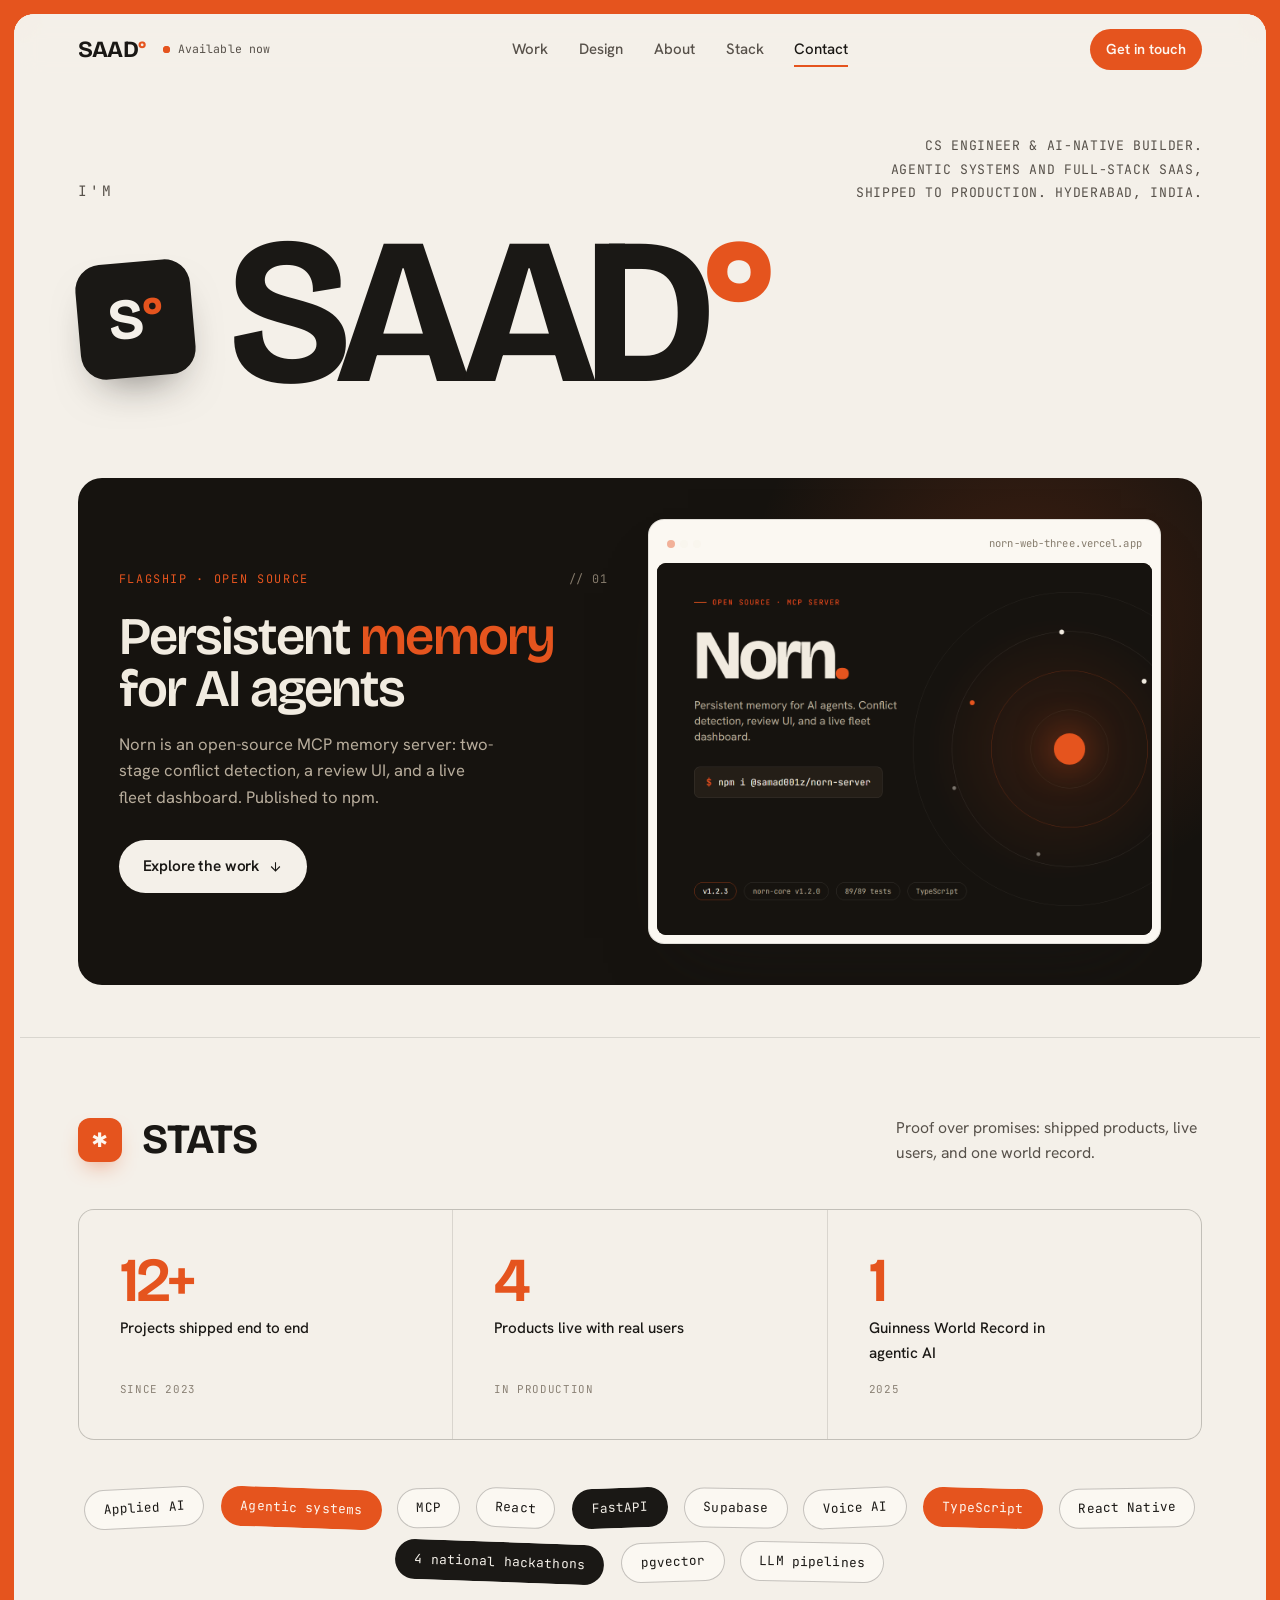
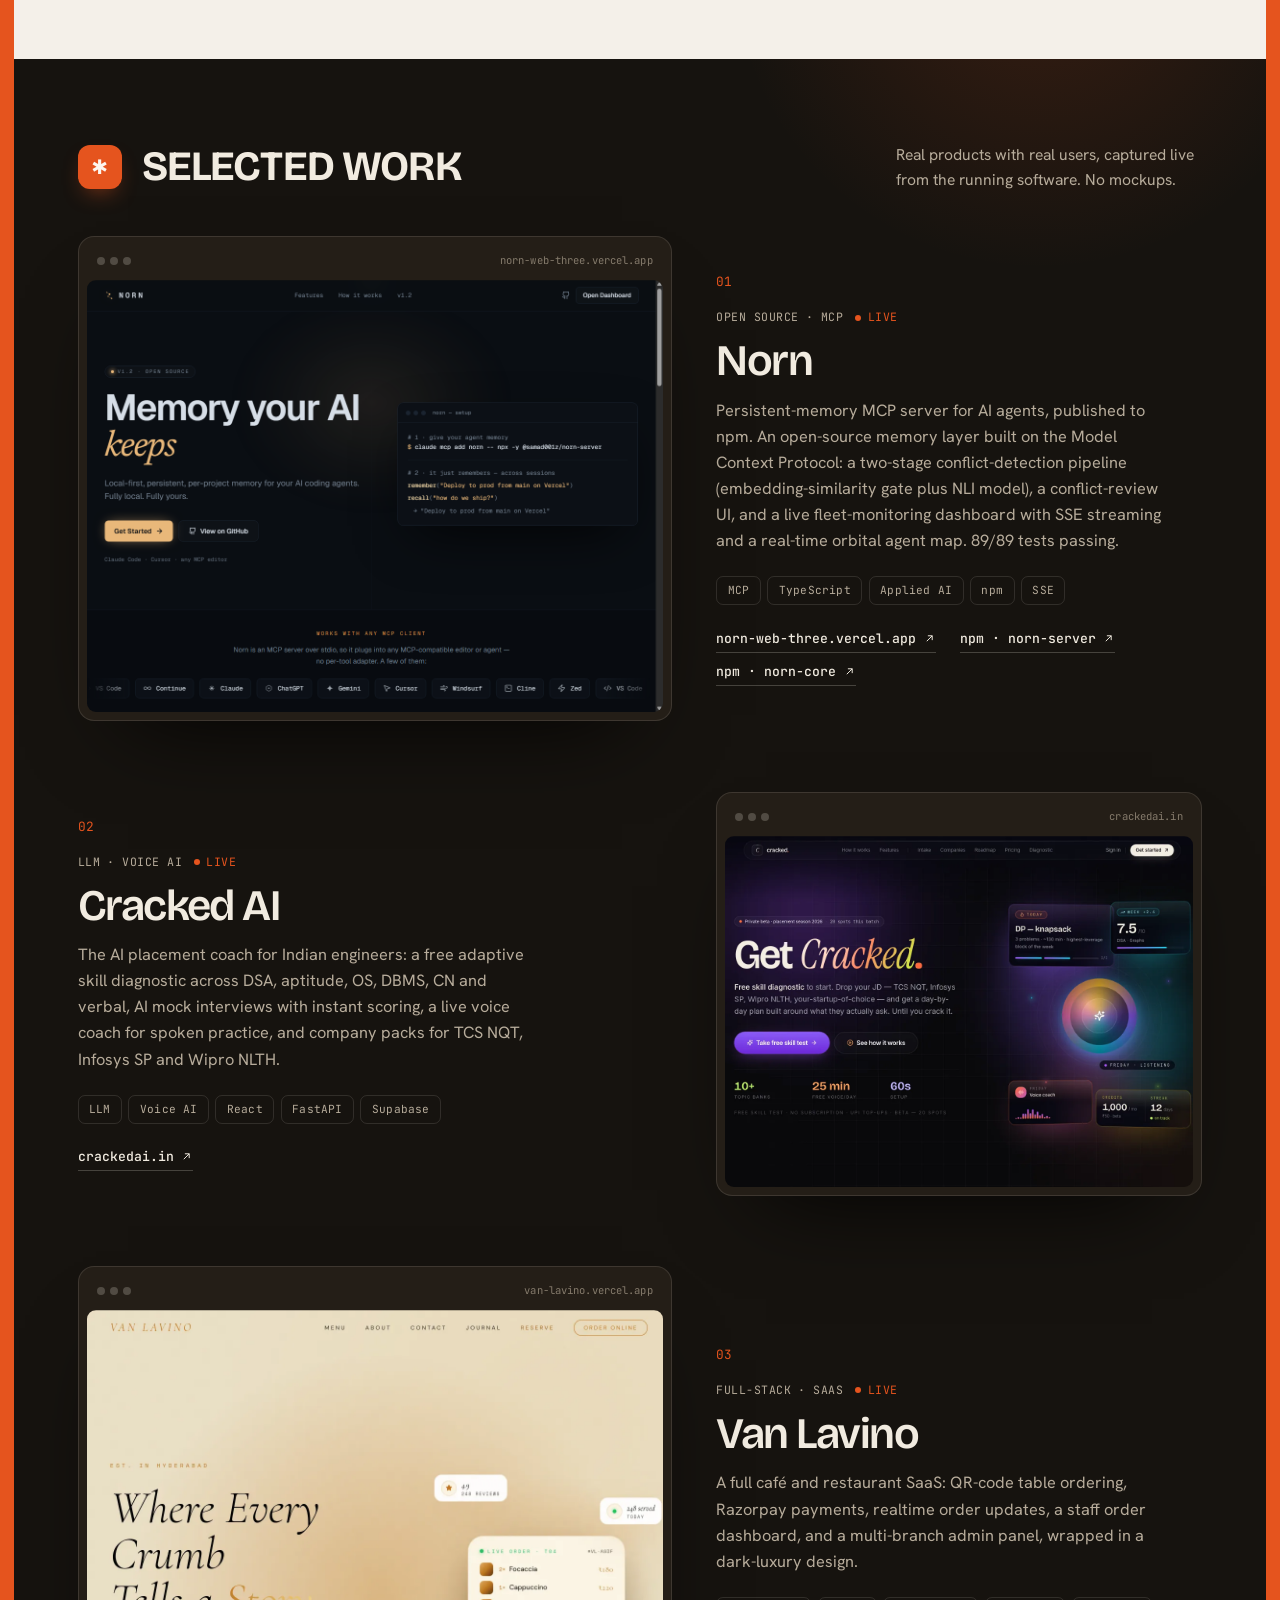
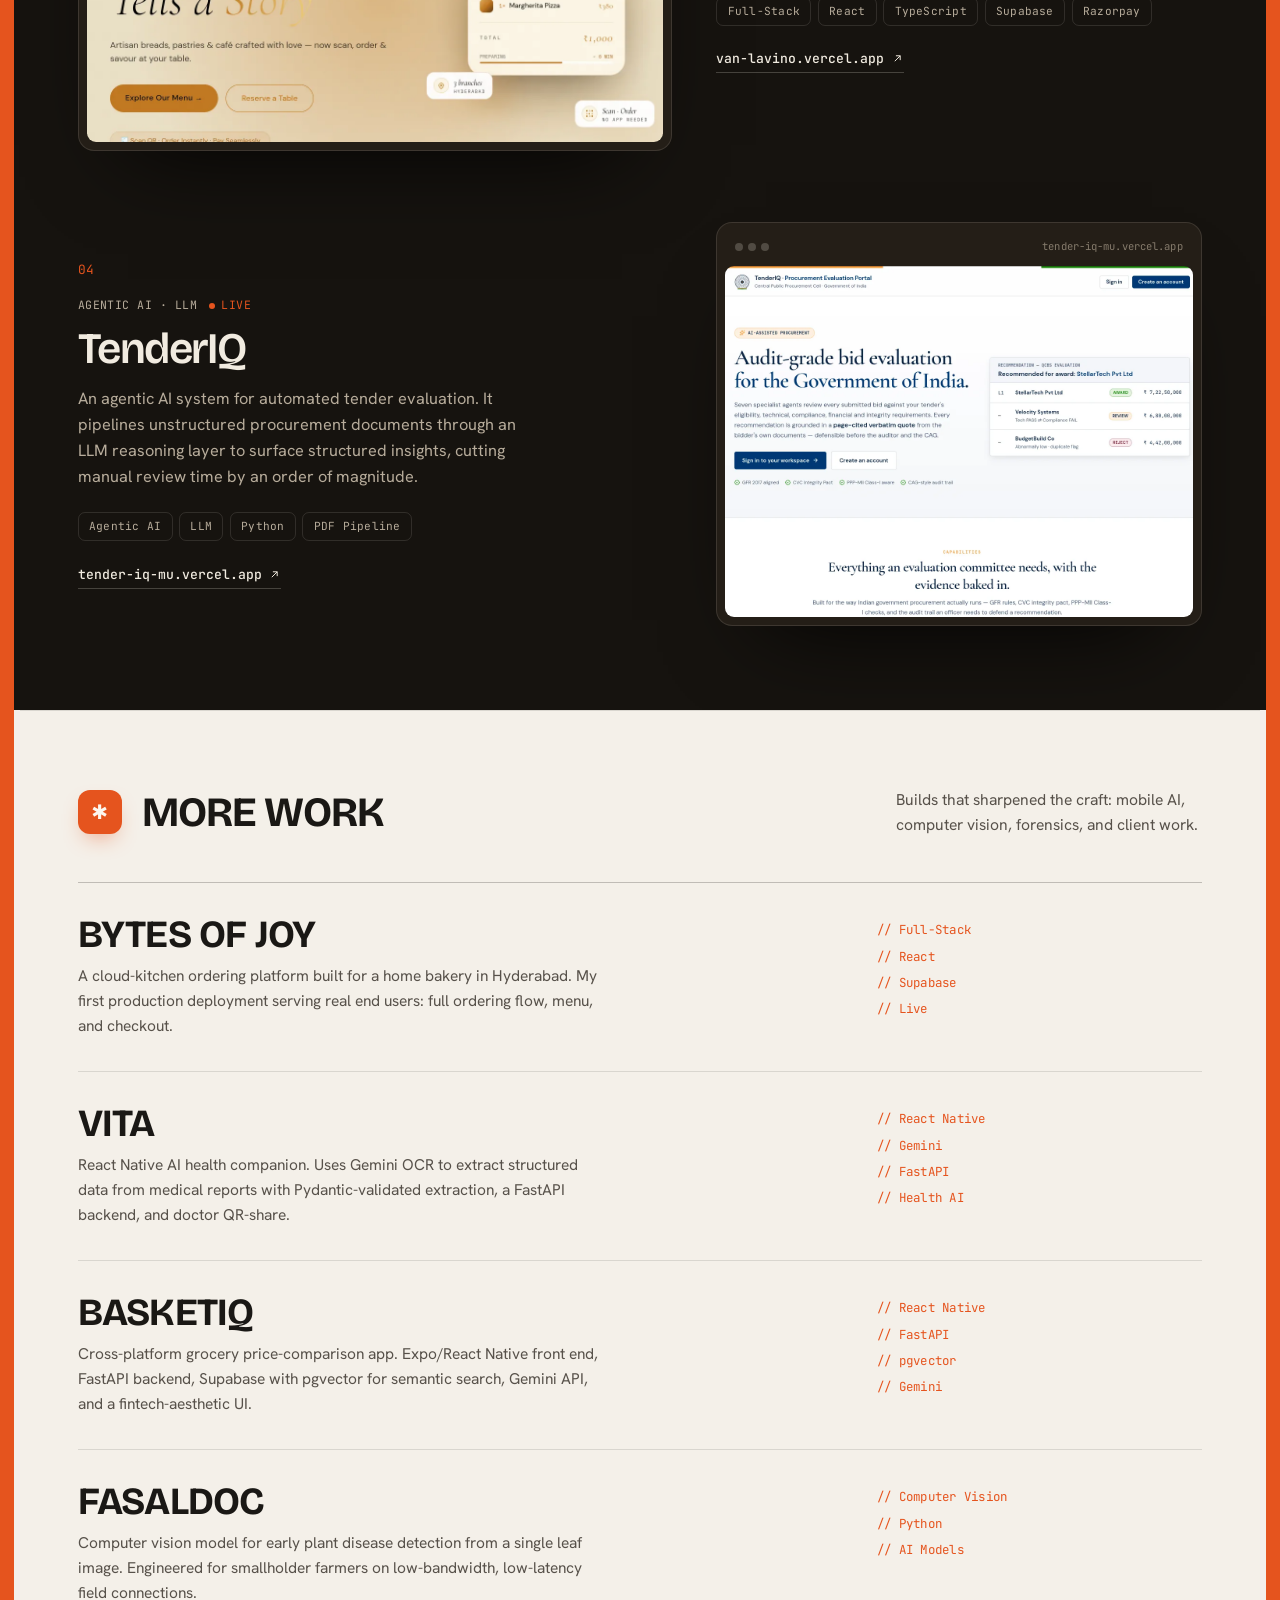
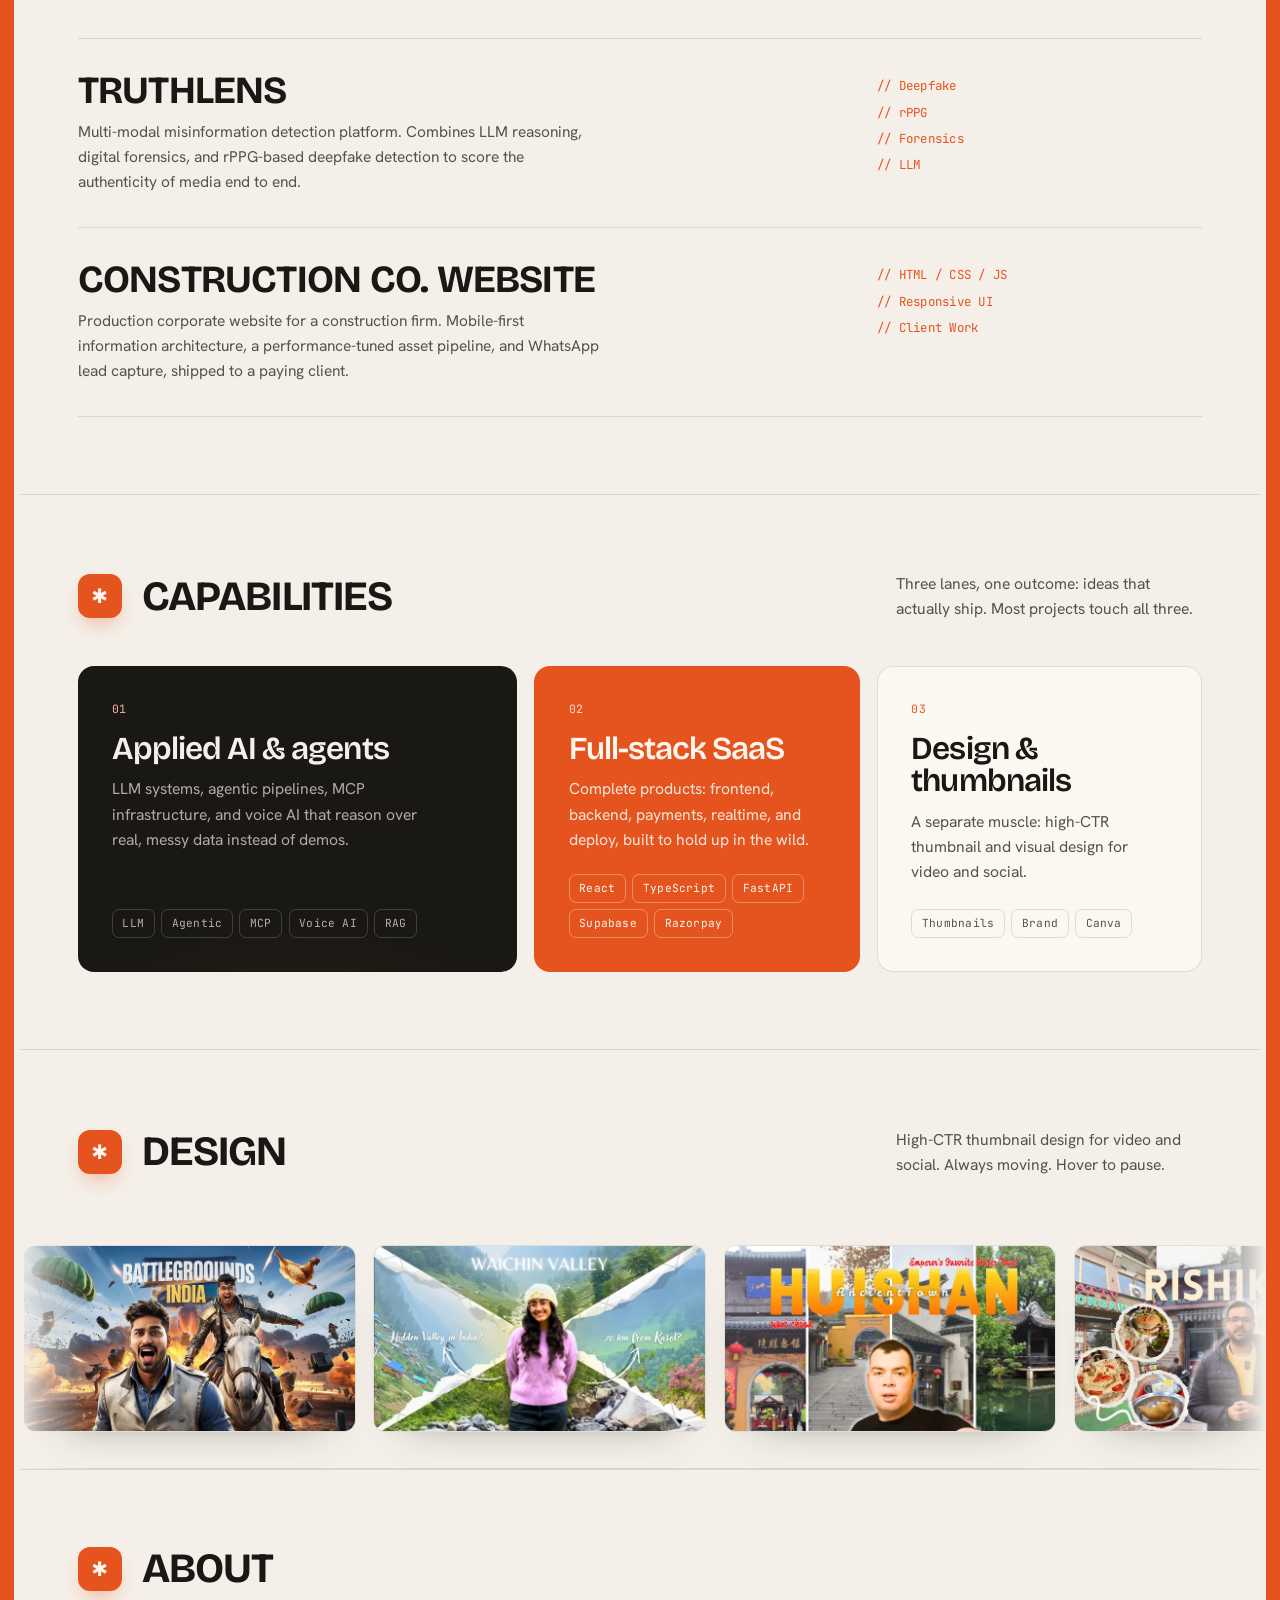
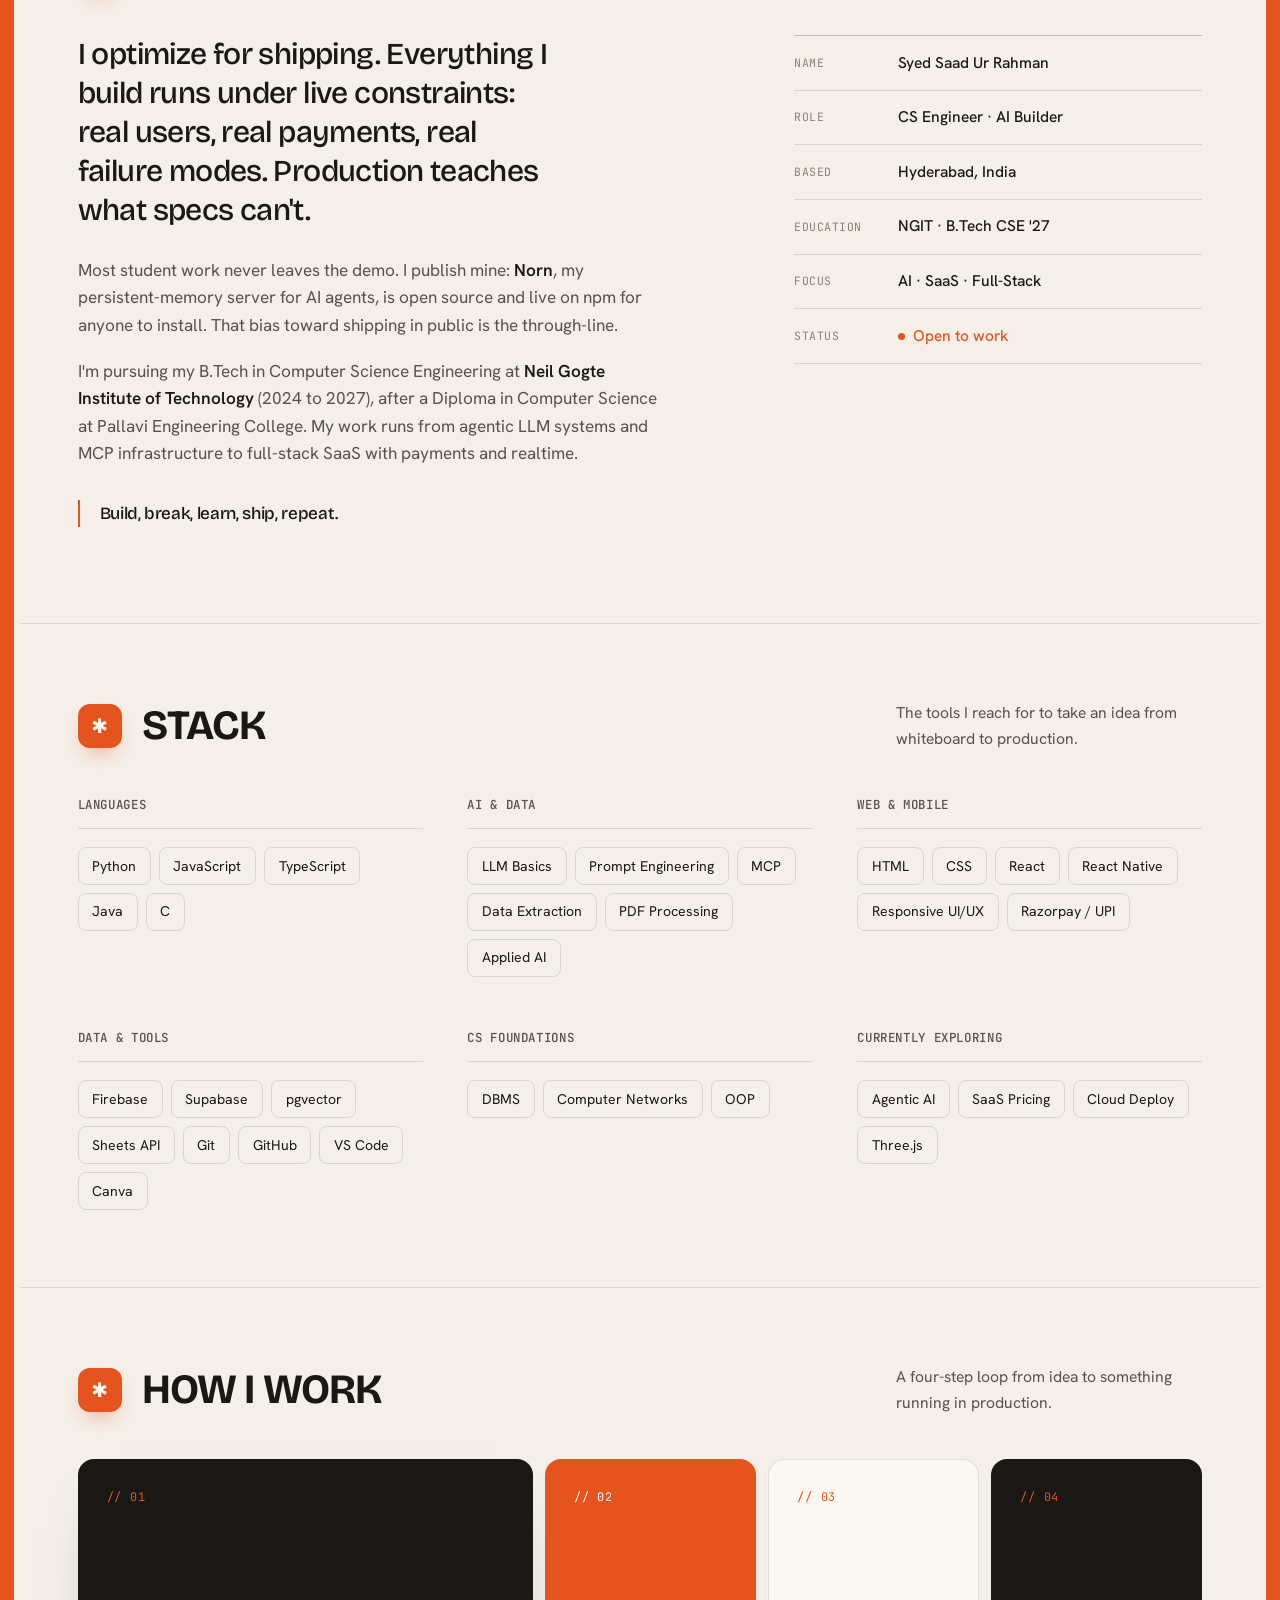
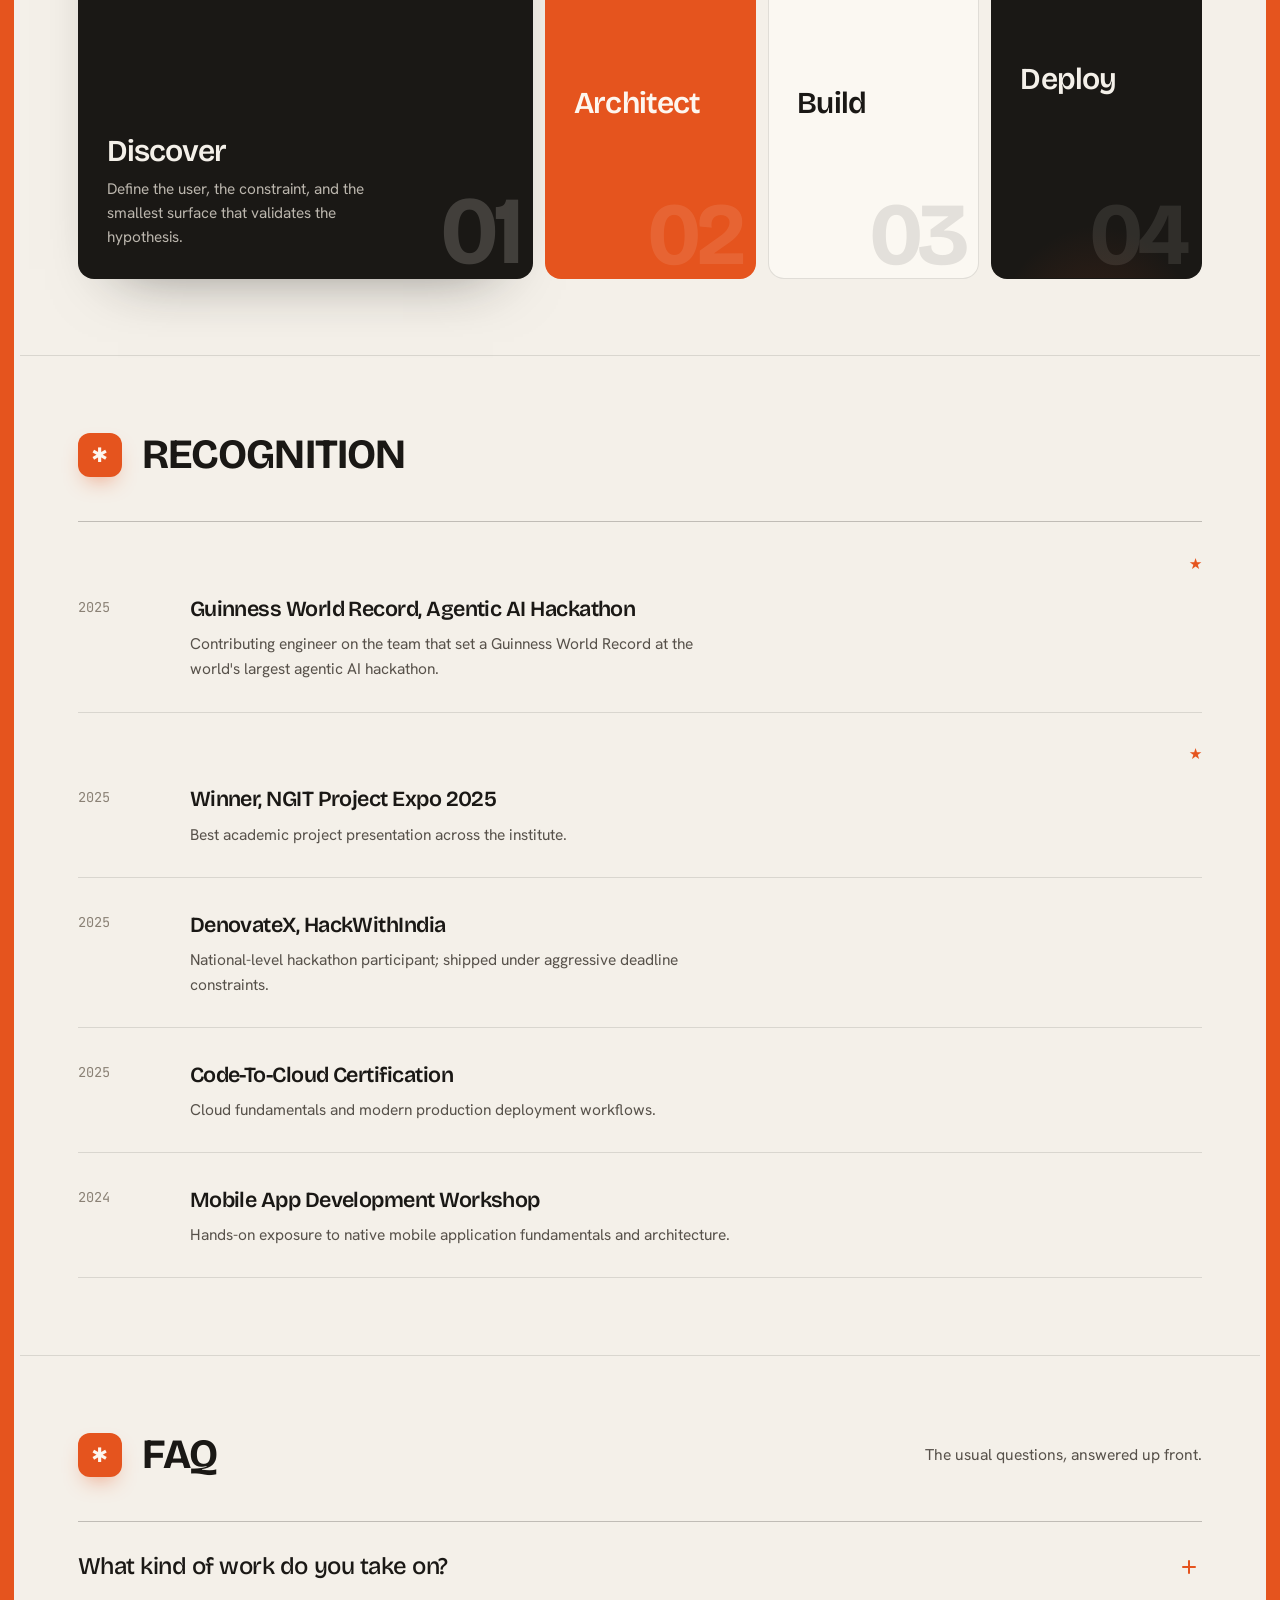
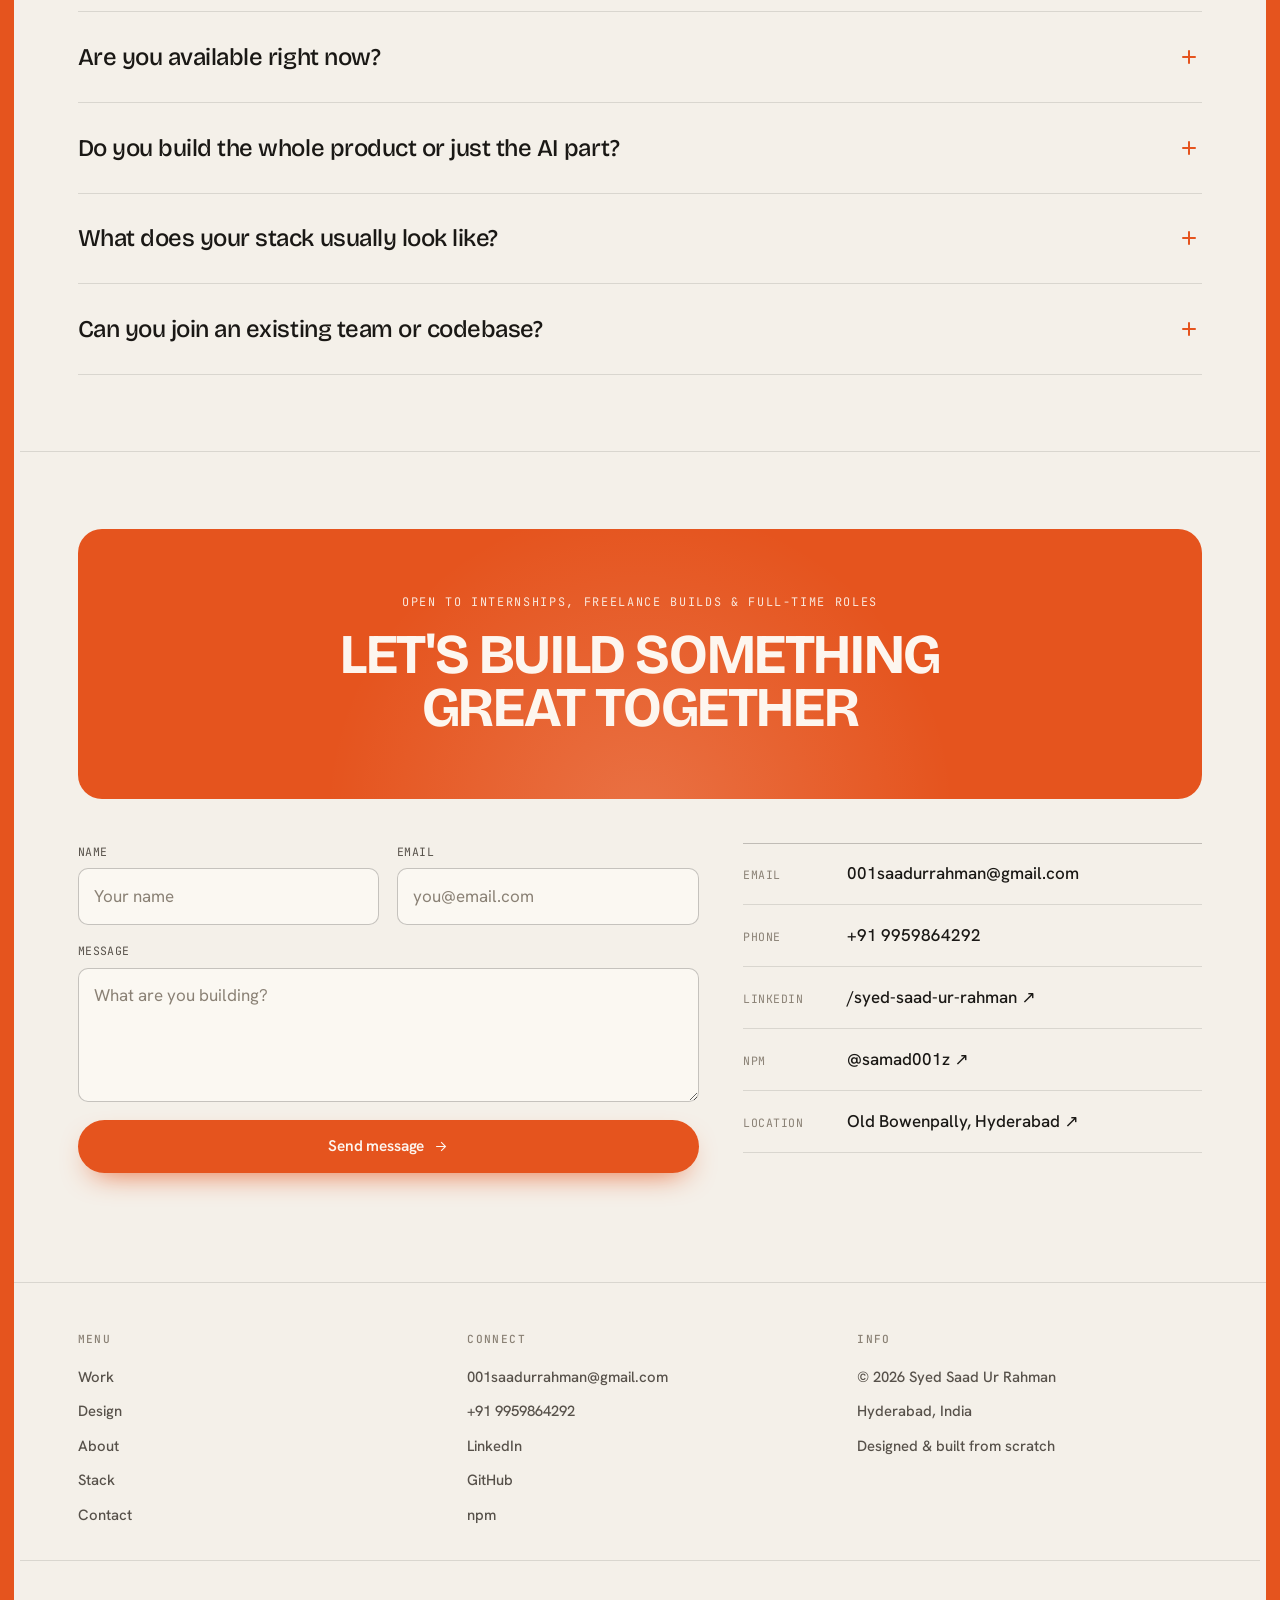
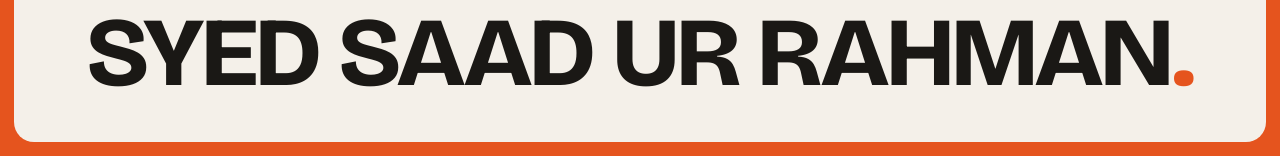
==== commit b9bf7889: "Redesign portfolio as framed 'Studio Edition v2' SaaS layout - Orange page frame + cream shell, Bric" ====
--- a/index.html
+++ b/index.html
@@ -3,8 +3,8 @@
 <head>
   <meta charset="UTF-8" />
   <meta name="viewport" content="width=device-width, initial-scale=1.0, viewport-fit=cover" />
-  <meta name="theme-color" content="#f3f4f6" />
-  <title>Syed Saad Ur Rahman — CS Engineer · AI &amp; Full-Stack Builder</title>
+  <meta name="theme-color" content="#e5541e" />
+  <title>Syed Saad Ur Rahman, CS Engineer &amp; AI Full-Stack Builder</title>
   <meta name="description" content="Syed Saad Ur Rahman is a computer science engineer building AI-driven products and full-stack SaaS for production. Hyderabad, India." />
   <meta name="author" content="Syed Saad Ur Rahman" />
   <meta name="robots" content="index, follow, max-image-preview:large" />
@@ -13,18 +13,18 @@
   <!-- Open Graph -->
   <meta property="og:type" content="website" />
   <meta property="og:site_name" content="Syed Saad Ur Rahman" />
-  <meta property="og:title" content="Syed Saad Ur Rahman — CS Engineer · AI &amp; Full-Stack Builder" />
+  <meta property="og:title" content="Syed Saad Ur Rahman, CS Engineer &amp; AI Full-Stack Builder" />
   <meta property="og:description" content="Computer science engineer building AI-driven products and full-stack SaaS for production. Guinness World Record team in agentic AI; winner, NGIT Project Expo 2025." />
   <meta property="og:url" content="https://portfolio-001z.vercel.app/" />
   <meta property="og:image" content="https://portfolio-001z.vercel.app/assets/og.jpg" />
   <meta property="og:image:width" content="1200" />
   <meta property="og:image:height" content="630" />
-  <meta property="og:image:alt" content="Syed Saad Ur Rahman — CS Engineer, AI & Full-Stack Builder" />
+  <meta property="og:image:alt" content="Syed Saad Ur Rahman, CS Engineer and AI Full-Stack Builder" />
   <meta property="og:locale" content="en_US" />
 
   <!-- Twitter -->
   <meta name="twitter:card" content="summary_large_image" />
-  <meta name="twitter:title" content="Syed Saad Ur Rahman — CS Engineer · AI &amp; Full-Stack Builder" />
+  <meta name="twitter:title" content="Syed Saad Ur Rahman, CS Engineer &amp; AI Full-Stack Builder" />
   <meta name="twitter:description" content="Computer science engineer building AI-driven products and full-stack SaaS for production. Hyderabad, India." />
   <meta name="twitter:image" content="https://portfolio-001z.vercel.app/assets/og.jpg" />
 
@@ -61,22 +61,27 @@
         "knowsAbout": [
           "Applied AI",
           "Agentic AI systems",
+          "Model Context Protocol",
           "Large Language Models",
           "Full-stack web development",
           "SaaS",
           "Voice AI",
           "React",
+          "TypeScript",
           "Python"
         ],
         "sameAs": [
-          "https://www.linkedin.com/in/syed-saad-ur-rahman-16720130b/"
+          "https://www.linkedin.com/in/syed-saad-ur-rahman-16720130b/",
+          "https://github.com/samad001z",
+          "https://www.npmjs.com/package/@samad001z/norn-server",
+          "https://norn-web-three.vercel.app/"
         ]
       },
       {
         "@type": "WebSite",
         "@id": "https://portfolio-001z.vercel.app/#website",
         "url": "https://portfolio-001z.vercel.app/",
-        "name": "Syed Saad Ur Rahman — Portfolio",
+        "name": "Syed Saad Ur Rahman, Portfolio",
         "publisher": { "@id": "https://portfolio-001z.vercel.app/#person" },
         "inLanguage": "en"
       }
@@ -94,10 +99,10 @@
 
   <link rel="preconnect" href="https://fonts.googleapis.com" />
   <link rel="preconnect" href="https://fonts.gstatic.com" crossorigin />
-  <!-- fonts loaded non-render-blocking (trimmed weight axis); swaps in on load -->
-  <link rel="stylesheet" href="https://fonts.googleapis.com/css2?family=Fraunces:ital,opsz,wght@0,9..144,420..640;1,9..144,420..560&family=Hanken+Grotesk:wght@400;500;600;700&family=JetBrains+Mono:wght@400;500&display=swap" media="print" onload="this.media='all'" />
+  <!-- fonts loaded non-render-blocking; swaps in on load -->
+  <link rel="stylesheet" href="https://fonts.googleapis.com/css2?family=Bricolage+Grotesque:opsz,wght@12..96,400..800&family=Hanken+Grotesk:wght@400;500;600;700&family=JetBrains+Mono:wght@400;500&display=swap" media="print" onload="this.media='all'" />
   <noscript>
-    <link rel="stylesheet" href="https://fonts.googleapis.com/css2?family=Fraunces:ital,opsz,wght@0,9..144,420..640;1,9..144,420..560&family=Hanken+Grotesk:wght@400;500;600;700&family=JetBrains+Mono:wght@400;500&display=swap" />
+    <link rel="stylesheet" href="https://fonts.googleapis.com/css2?family=Bricolage+Grotesque:opsz,wght@12..96,400..800&family=Hanken+Grotesk:wght@400;500;600;700&family=JetBrains+Mono:wght@400;500&display=swap" />
   </noscript>
 
   <link rel="stylesheet" href="styles.css" />
@@ -106,473 +111,704 @@
   <a class="skip-link" href="#work">Skip to work</a>
   <div class="scroll-progress" aria-hidden="true"><span></span></div>
 
-  <!-- ───────────────── MASTHEAD ───────────────── -->
-  <header class="masthead" id="top">
-    <div class="masthead__inner">
-      <a class="wordmark" href="#top" aria-label="Saad — home">
-        SAAD<span class="wordmark__deg">°</span>
-      </a>
-
-      <nav class="masthead__nav" aria-label="Primary">
+  <div class="shell">
+
+    <!-- ───────────────── MASTHEAD ───────────────── -->
+    <header class="masthead" id="top">
+      <div class="masthead__inner">
+        <div class="masthead__brand">
+          <a class="wordmark" href="#top" aria-label="Saad, home">
+            SAAD<span class="wordmark__deg">°</span>
+          </a>
+          <span class="status" aria-label="Currently open to work">
+            <span class="status__dot" aria-hidden="true"></span>Available now
+          </span>
+        </div>
+
+        <nav class="masthead__nav" aria-label="Primary">
+          <a href="#work">Work</a>
+          <a href="#design">Design</a>
+          <a href="#about">About</a>
+          <a href="#stack">Stack</a>
+          <a href="#contact">Contact</a>
+        </nav>
+
+        <div class="masthead__end">
+          <a class="link-cta" href="#contact">Get in touch</a>
+          <button class="menu-btn" id="menu-btn" aria-expanded="false" aria-controls="mobile-nav" aria-label="Open menu">
+            <span></span><span></span>
+          </button>
+        </div>
+      </div>
+    </header>
+
+    <!-- mobile nav -->
+    <div class="mobile-nav" id="mobile-nav" hidden>
+      <nav aria-label="Mobile">
         <a href="#work">Work</a>
-        <a href="#design">Design</a>
         <a href="#about">About</a>
         <a href="#stack">Stack</a>
         <a href="#contact">Contact</a>
       </nav>
-
-      <div class="masthead__end">
-        <span class="status" aria-label="Currently open to work">
-          <span class="status__dot" aria-hidden="true"></span>Open to work
-        </span>
-        <a class="link-cta" href="#contact">Get in touch</a>
-        <button class="menu-btn" id="menu-btn" aria-expanded="false" aria-controls="mobile-nav" aria-label="Open menu">
-          <span></span><span></span>
-        </button>
+      <div class="mobile-nav__foot">
+        <a href="mailto:001saadurrahman@gmail.com">001saadurrahman@gmail.com</a>
+        <a href="tel:+919959864292">+91 9959864292</a>
       </div>
     </div>
-  </header>
-
-  <!-- mobile nav -->
-  <div class="mobile-nav" id="mobile-nav" hidden>
-    <nav aria-label="Mobile">
-      <a href="#work">Work</a>
-      <a href="#design">Design</a>
-      <a href="#about">About</a>
-      <a href="#stack">Stack</a>
-      <a href="#contact">Contact</a>
-    </nav>
-    <div class="mobile-nav__foot">
-      <a href="mailto:001saadurrahman@gmail.com">001saadurrahman@gmail.com</a>
-      <a href="tel:+919959864292">+91 9959864292</a>
-    </div>
-  </div>
-
-  <main>
-    <!-- ───────────────── HERO ───────────────── -->
-    <section class="hero">
-      <div class="hero__lead">
-        <p class="kicker" data-reveal>
-          <span>Syed Saad Ur Rahman</span>
-          <span class="kicker__sep" aria-hidden="true"></span>
-          <span>CS Engineer · Hyderabad</span>
-        </p>
-
-        <h1 class="hero__title" data-hero-title>
-          <span class="line"><span class="line__in">I build intelligent</span></span>
-          <span class="line"><span class="line__in">products at the edge of</span></span>
-          <span class="line"><span class="line__in"><em>AI</em> and the <em>web</em>.</span></span>
-        </h1>
-
-        <p class="hero__bio" data-reveal>
-          A computer science engineer designing AI-driven products and full-stack SaaS
-          for production environments. Contributing engineer on a Guinness World Record
-          team in agentic AI, and winner of the NGIT Project Expo 2025.
-        </p>
-
-        <div class="hero__actions" data-reveal>
-          <a class="btn btn--solid" href="#work" data-magnetic>
-            See selected work
-            <svg viewBox="0 0 24 24" width="15" height="15" fill="none" stroke="currentColor" stroke-width="1.7" aria-hidden="true"><path d="M12 5v14M5 12l7 7 7-7"/></svg>
+
+    <main>
+      <!-- ───────────────── HERO (I'M SAAD) ───────────────── -->
+      <section class="hero">
+        <div class="hero__top">
+          <span class="hero__im" data-reveal>I'M</span>
+          <p class="hero__desc" data-reveal>
+            CS engineer &amp; AI-native builder.<br />
+            Agentic systems and full-stack SaaS,<br />
+            shipped to production. Hyderabad, India.
+          </p>
+        </div>
+        <div class="hero__row" data-hero-title>
+          <span class="hero__tile" aria-hidden="true">S<b>°</b></span>
+          <h1 class="hero__name"><span class="line"><span class="line__in">SAAD<em>°</em></span></span></h1>
+        </div>
+      </section>
+
+      <!-- ───────────────── FLAGSHIP BANNER (Norn) ───────────────── -->
+      <section class="section section--tight">
+        <div class="feature" data-reveal>
+          <span class="feature__aura" aria-hidden="true"></span>
+          <div class="feature__copy">
+            <p class="feature__label">Flagship · Open Source <span class="feature__no">// 01</span></p>
+            <h2 class="feature__title">Persistent <em>memory</em> for AI agents</h2>
+            <p class="feature__sub">Norn is an open-source MCP memory server: two-stage conflict detection, a review UI, and a live fleet dashboard. Published to npm.</p>
+            <a class="btn btn--paper" href="#work" data-magnetic>
+              Explore the work
+              <svg viewBox="0 0 24 24" width="15" height="15" fill="none" stroke="currentColor" stroke-width="1.7" aria-hidden="true"><path d="M12 5v14M5 12l7 7 7-7"/></svg>
+            </a>
+          </div>
+          <a class="feature__media" data-tilt href="https://norn-web-three.vercel.app/" target="_blank" rel="noopener" aria-label="Open the Norn website in a new tab">
+            <div class="frame frame--dark">
+              <div class="frame__bar" aria-hidden="true"><i></i><i></i><i></i><b>norn-web-three.vercel.app</b></div>
+              <div class="frame__shot">
+                <img src="/assets/norn-card.png" loading="eager" decoding="async" width="1200" height="900" alt="Norn, an open-source MCP memory server for AI agents, published to npm" />
+              </div>
+            </div>
           </a>
-          <a class="btn btn--line" href="mailto:001saadurrahman@gmail.com" data-magnetic>Email me</a>
-        </div>
-
-        <dl class="ledger" data-reveal>
-          <div class="ledger__item">
-            <dt>Projects shipped</dt>
-            <dd><span class="count" data-count="8">8</span><span>+</span></dd>
-          </div>
-          <div class="ledger__item">
-            <dt>Hackathons</dt>
-            <dd><span class="count" data-count="4">4</span></dd>
-          </div>
-          <div class="ledger__item">
-            <dt>World record</dt>
-            <dd><span class="count" data-count="1">1</span></dd>
-          </div>
-        </dl>
+        </div>
+      </section>
+
+      <!-- ───────────────── STATS ───────────────── -->
+      <section class="section section--rule">
+        <header class="s-head">
+          <span class="s-badge" data-reveal aria-hidden="true">✱</span>
+          <h2 class="s-title" data-reveal>Stats</h2>
+          <p class="s-note" data-reveal>Proof over promises: shipped products, live users, and one world record.</p>
+        </header>
+
+        <div class="stats__grid">
+          <div class="stat" data-reveal>
+            <span class="stat__num"><span class="count" data-count="12">12</span>+</span>
+            <span class="stat__label">Projects shipped end to end</span>
+            <span class="stat__tag">Since 2023</span>
+          </div>
+          <div class="stat" data-reveal>
+            <span class="stat__num"><span class="count" data-count="4">4</span></span>
+            <span class="stat__label">Products live with real users</span>
+            <span class="stat__tag">In production</span>
+          </div>
+          <div class="stat" data-reveal>
+            <span class="stat__num"><span class="count" data-count="1">1</span></span>
+            <span class="stat__label">Guinness World Record in agentic AI</span>
+            <span class="stat__tag">2025</span>
+          </div>
+        </div>
+
+        <ul class="scatter" data-reveal aria-label="Focus areas">
+          <li style="--r:-3deg">Applied AI</li>
+          <li style="--r:2deg" class="is-hot">Agentic systems</li>
+          <li style="--r:-1.5deg">MCP</li>
+          <li style="--r:2.5deg">React</li>
+          <li style="--r:-2deg" class="is-ink">FastAPI</li>
+          <li style="--r:1deg">Supabase</li>
+          <li style="--r:-2.5deg">Voice AI</li>
+          <li style="--r:1.5deg" class="is-hot">TypeScript</li>
+          <li style="--r:-1deg">React Native</li>
+          <li style="--r:2deg" class="is-ink">4 national hackathons</li>
+          <li style="--r:-1.8deg">pgvector</li>
+          <li style="--r:1.2deg">LLM pipelines</li>
+        </ul>
+      </section>
+
+      <!-- ───────────────── SELECTED WORK (dark band) ───────────────── -->
+      <div class="band--dark" id="work">
+        <span class="band__aura" aria-hidden="true"></span>
+        <section class="section">
+          <header class="s-head s-head--dark">
+            <span class="s-badge" data-reveal aria-hidden="true">✱</span>
+            <h2 class="s-title" data-reveal>Selected work</h2>
+            <p class="s-note" data-reveal>Real products with real users, captured live from the running software. No mockups.</p>
+          </header>
+
+          <div class="cases">
+
+            <article class="case" data-reveal>
+              <a class="case__media" data-tilt href="https://norn-web-three.vercel.app/" target="_blank" rel="noopener" aria-label="Open the Norn website in a new tab">
+                <div class="frame">
+                  <div class="frame__bar" aria-hidden="true"><i></i><i></i><i></i><b>norn-web-three.vercel.app</b></div>
+                  <div class="frame__shot">
+                    <img src="/assets/norn-site.png" loading="lazy" decoding="async" width="1200" height="900" alt="Norn website, persistent-memory MCP server for AI agents" />
+                  </div>
+                </div>
+              </a>
+              <div class="case__body">
+                <span class="case__index">01</span>
+                <p class="case__meta">Open Source · MCP <span class="case__live">Live</span></p>
+                <h3 class="case__title">Norn</h3>
+                <p class="case__desc">Persistent-memory MCP server for AI agents, published to npm. An open-source memory layer built on the Model Context Protocol: a two-stage conflict-detection pipeline (embedding-similarity gate plus NLI model), a conflict-review UI, and a live fleet-monitoring dashboard with SSE streaming and a real-time orbital agent map. 89/89 tests passing.</p>
+                <ul class="tags"><li>MCP</li><li>TypeScript</li><li>Applied AI</li><li>npm</li><li>SSE</li></ul>
+                <p class="case__links">
+                  <a class="case__link" href="https://norn-web-three.vercel.app/" target="_blank" rel="noopener">norn-web-three.vercel.app <svg viewBox="0 0 24 24" width="13" height="13" fill="none" stroke="currentColor" stroke-width="1.8" aria-hidden="true"><path d="M7 17L17 7M9 7h8v8"/></svg></a>
+                  <a class="case__link" href="https://www.npmjs.com/package/@samad001z/norn-server" target="_blank" rel="noopener">npm · norn-server <svg viewBox="0 0 24 24" width="13" height="13" fill="none" stroke="currentColor" stroke-width="1.8" aria-hidden="true"><path d="M7 17L17 7M9 7h8v8"/></svg></a>
+                  <a class="case__link" href="https://www.npmjs.com/package/@samad001z/norn-core" target="_blank" rel="noopener">npm · norn-core <svg viewBox="0 0 24 24" width="13" height="13" fill="none" stroke="currentColor" stroke-width="1.8" aria-hidden="true"><path d="M7 17L17 7M9 7h8v8"/></svg></a>
+                </p>
+              </div>
+            </article>
+
+            <article class="case case--flip" data-reveal>
+              <a class="case__media" data-tilt href="https://crackedai.in" target="_blank" rel="noopener" aria-label="Open Cracked AI live site in a new tab">
+                <div class="frame">
+                  <div class="frame__bar" aria-hidden="true"><i></i><i></i><i></i><b>crackedai.in</b></div>
+                  <div class="frame__shot">
+                    <img src="/assets/cracked-ai.webp" loading="lazy" decoding="async" width="1200" height="900" alt="Cracked AI, live AI placement-coaching app" />
+                  </div>
+                </div>
+              </a>
+              <div class="case__body">
+                <span class="case__index">02</span>
+                <p class="case__meta">LLM · Voice AI <span class="case__live">Live</span></p>
+                <h3 class="case__title">Cracked AI</h3>
+                <p class="case__desc">The AI placement coach for Indian engineers: a free adaptive skill diagnostic across DSA, aptitude, OS, DBMS, CN and verbal, AI mock interviews with instant scoring, a live voice coach for spoken practice, and company packs for TCS NQT, Infosys SP and Wipro NLTH.</p>
+                <ul class="tags"><li>LLM</li><li>Voice AI</li><li>React</li><li>FastAPI</li><li>Supabase</li></ul>
+                <p class="case__links">
+                  <a class="case__link" href="https://crackedai.in" target="_blank" rel="noopener">crackedai.in <svg viewBox="0 0 24 24" width="13" height="13" fill="none" stroke="currentColor" stroke-width="1.8" aria-hidden="true"><path d="M7 17L17 7M9 7h8v8"/></svg></a>
+                </p>
+              </div>
+            </article>
+
+            <article class="case" data-reveal>
+              <a class="case__media" data-tilt href="https://van-lavino.vercel.app" target="_blank" rel="noopener" aria-label="Open Van Lavino live site in a new tab">
+                <div class="frame">
+                  <div class="frame__bar" aria-hidden="true"><i></i><i></i><i></i><b>van-lavino.vercel.app</b></div>
+                  <div class="frame__shot">
+                    <img src="/assets/van-lavino.webp" loading="lazy" decoding="async" width="1200" height="900" alt="Van Lavino, live café and restaurant ordering SaaS" />
+                  </div>
+                </div>
+              </a>
+              <div class="case__body">
+                <span class="case__index">03</span>
+                <p class="case__meta">Full-Stack · SaaS <span class="case__live">Live</span></p>
+                <h3 class="case__title">Van Lavino</h3>
+                <p class="case__desc">A full café and restaurant SaaS: QR-code table ordering, Razorpay payments, realtime order updates, a staff order dashboard, and a multi-branch admin panel, wrapped in a dark-luxury design.</p>
+                <ul class="tags"><li>Full-Stack</li><li>React</li><li>TypeScript</li><li>Supabase</li><li>Razorpay</li></ul>
+                <p class="case__links">
+                  <a class="case__link" href="https://van-lavino.vercel.app" target="_blank" rel="noopener">van-lavino.vercel.app <svg viewBox="0 0 24 24" width="13" height="13" fill="none" stroke="currentColor" stroke-width="1.8" aria-hidden="true"><path d="M7 17L17 7M9 7h8v8"/></svg></a>
+                </p>
+              </div>
+            </article>
+
+            <article class="case case--flip" data-reveal>
+              <a class="case__media" data-tilt href="https://tender-iq-mu.vercel.app" target="_blank" rel="noopener" aria-label="Open TenderIQ live site in a new tab">
+                <div class="frame">
+                  <div class="frame__bar" aria-hidden="true"><i></i><i></i><i></i><b>tender-iq-mu.vercel.app</b></div>
+                  <div class="frame__shot">
+                    <img src="/assets/tenderiq.webp" loading="lazy" decoding="async" width="1200" height="900" alt="TenderIQ, live agentic tender-evaluation system" />
+                  </div>
+                </div>
+              </a>
+              <div class="case__body">
+                <span class="case__index">04</span>
+                <p class="case__meta">Agentic AI · LLM <span class="case__live">Live</span></p>
+                <h3 class="case__title">TenderIQ</h3>
+                <p class="case__desc">An agentic AI system for automated tender evaluation. It pipelines unstructured procurement documents through an LLM reasoning layer to surface structured insights, cutting manual review time by an order of magnitude.</p>
+                <ul class="tags"><li>Agentic AI</li><li>LLM</li><li>Python</li><li>PDF Pipeline</li></ul>
+                <p class="case__links">
+                  <a class="case__link" href="https://tender-iq-mu.vercel.app" target="_blank" rel="noopener">tender-iq-mu.vercel.app <svg viewBox="0 0 24 24" width="13" height="13" fill="none" stroke="currentColor" stroke-width="1.8" aria-hidden="true"><path d="M7 17L17 7M9 7h8v8"/></svg></a>
+                </p>
+              </div>
+            </article>
+
+          </div>
+        </section>
       </div>
 
-      <figure class="hero__artifact showcase" data-reveal data-showcase>
-        <a class="frame showcase__frame" id="showcase-link" href="https://crackedai.in" target="_blank" rel="noopener" aria-label="Open the live project currently shown, in a new tab">
-          <div class="frame__bar" aria-hidden="true">
-            <i></i><i></i><i></i><b id="showcase-domain">crackedai.in</b>
-          </div>
-          <div class="frame__shot showcase__shot">
-            <img class="showcase__img is-active" src="/assets/cracked-ai.webp" loading="eager" decoding="async" width="1200" height="900" alt="Cracked AI — live AI placement-coaching app" />
-            <img class="showcase__img" src="/assets/van-lavino.webp" loading="eager" decoding="async" width="1200" height="900" alt="Van Lavino — live café and restaurant ordering SaaS" />
-            <img class="showcase__img" src="/assets/tenderiq.webp" loading="eager" decoding="async" width="1200" height="900" alt="TenderIQ — live agentic tender-evaluation system" />
-          </div>
-        </a>
-        <figcaption class="showcase__cap">
-          <span class="dot" aria-hidden="true"></span>
-          <span id="showcase-label">Cracked AI</span> — live, in production
-          <span class="showcase__dots" role="tablist" aria-label="Choose a project">
-            <button type="button" class="showcase__dot is-active" aria-label="Show Cracked AI"></button>
-            <button type="button" class="showcase__dot" aria-label="Show Van Lavino"></button>
-            <button type="button" class="showcase__dot" aria-label="Show TenderIQ"></button>
-          </span>
-        </figcaption>
-      </figure>
-    </section>
-
-    <!-- ───────────────── TICKER ───────────────── -->
-    <div class="ticker" aria-hidden="true">
-      <div class="ticker__track">
-        <span>Applied AI</span><span class="ticker__mark">/</span>
-        <span>Agentic systems</span><span class="ticker__mark">/</span>
-        <span>Full-stack SaaS</span><span class="ticker__mark">/</span>
-        <span>LLM &amp; prompt engineering</span><span class="ticker__mark">/</span>
-        <span>React · Python · Java</span><span class="ticker__mark">/</span>
-        <span>Voice AI</span><span class="ticker__mark">/</span>
-        <span>Shipping in production</span><span class="ticker__mark">/</span>
-        <span aria-hidden="true">Applied AI</span><span class="ticker__mark" aria-hidden="true">/</span>
-        <span aria-hidden="true">Agentic systems</span><span class="ticker__mark" aria-hidden="true">/</span>
-        <span aria-hidden="true">Full-stack SaaS</span><span class="ticker__mark" aria-hidden="true">/</span>
-        <span aria-hidden="true">LLM &amp; prompt engineering</span><span class="ticker__mark" aria-hidden="true">/</span>
-        <span aria-hidden="true">React · Python · Java</span><span class="ticker__mark" aria-hidden="true">/</span>
-        <span aria-hidden="true">Voice AI</span><span class="ticker__mark" aria-hidden="true">/</span>
-        <span aria-hidden="true">Shipping in production</span><span class="ticker__mark" aria-hidden="true">/</span>
+      <!-- ───────────────── MORE WORK (case-study rows) ───────────────── -->
+      <section class="section section--rule">
+        <header class="s-head">
+          <span class="s-badge" data-reveal aria-hidden="true">✱</span>
+          <h2 class="s-title" data-reveal>More work</h2>
+          <p class="s-note" data-reveal>Builds that sharpened the craft: mobile AI, computer vision, forensics, and client work.</p>
+        </header>
+
+        <ul class="mrows">
+          <li class="mrow" data-reveal>
+            <div class="mrow__main">
+              <h3 class="mrow__name">Bytes of Joy</h3>
+              <p class="mrow__desc">A cloud-kitchen ordering platform built for a home bakery in Hyderabad. My first production deployment serving real end users: full ordering flow, menu, and checkout.</p>
+            </div>
+            <ul class="mrow__tags">
+              <li>Full-Stack</li>
+              <li>React</li>
+              <li>Supabase</li>
+              <li>Live</li>
+            </ul>
+          </li>
+          <li class="mrow" data-reveal>
+            <div class="mrow__main">
+              <h3 class="mrow__name">Vita</h3>
+              <p class="mrow__desc">React Native AI health companion. Uses Gemini OCR to extract structured data from medical reports with Pydantic-validated extraction, a FastAPI backend, and doctor QR-share.</p>
+            </div>
+            <ul class="mrow__tags">
+              <li>React Native</li>
+              <li>Gemini</li>
+              <li>FastAPI</li>
+              <li>Health AI</li>
+            </ul>
+          </li>
+          <li class="mrow" data-reveal>
+            <div class="mrow__main">
+              <h3 class="mrow__name">BasketIQ</h3>
+              <p class="mrow__desc">Cross-platform grocery price-comparison app. Expo/React Native front end, FastAPI backend, Supabase with pgvector for semantic search, Gemini API, and a fintech-aesthetic UI.</p>
+            </div>
+            <ul class="mrow__tags">
+              <li>React Native</li>
+              <li>FastAPI</li>
+              <li>pgvector</li>
+              <li>Gemini</li>
+            </ul>
+          </li>
+          <li class="mrow" data-reveal>
+            <div class="mrow__main">
+              <h3 class="mrow__name">FasalDoc</h3>
+              <p class="mrow__desc">Computer vision model for early plant disease detection from a single leaf image. Engineered for smallholder farmers on low-bandwidth, low-latency field connections.</p>
+            </div>
+            <ul class="mrow__tags">
+              <li>Computer Vision</li>
+              <li>Python</li>
+              <li>AI Models</li>
+            </ul>
+          </li>
+          <li class="mrow" data-reveal>
+            <div class="mrow__main">
+              <h3 class="mrow__name">TruthLens</h3>
+              <p class="mrow__desc">Multi-modal misinformation detection platform. Combines LLM reasoning, digital forensics, and rPPG-based deepfake detection to score the authenticity of media end to end.</p>
+            </div>
+            <ul class="mrow__tags">
+              <li>Deepfake</li>
+              <li>rPPG</li>
+              <li>Forensics</li>
+              <li>LLM</li>
+            </ul>
+          </li>
+          <li class="mrow" data-reveal>
+            <div class="mrow__main">
+              <h3 class="mrow__name">Construction Co. Website</h3>
+              <p class="mrow__desc">Production corporate website for a construction firm. Mobile-first information architecture, a performance-tuned asset pipeline, and WhatsApp lead capture, shipped to a paying client.</p>
+            </div>
+            <ul class="mrow__tags">
+              <li>HTML / CSS / JS</li>
+              <li>Responsive UI</li>
+              <li>Client Work</li>
+            </ul>
+          </li>
+        </ul>
+      </section>
+
+      <!-- ───────────────── CAPABILITIES ───────────────── -->
+      <section class="section section--rule" id="capabilities">
+        <header class="s-head">
+          <span class="s-badge" data-reveal aria-hidden="true">✱</span>
+          <h2 class="s-title" data-reveal>Capabilities</h2>
+          <p class="s-note" data-reveal>Three lanes, one outcome: ideas that actually ship. Most projects touch all three.</p>
+        </header>
+
+        <div class="caps">
+          <article class="cap cap--a" data-reveal>
+            <span class="cap__glow" aria-hidden="true"></span>
+            <span class="cap__no">01</span>
+            <h3 class="cap__title">Applied AI &amp; agents</h3>
+            <p class="cap__desc">LLM systems, agentic pipelines, MCP infrastructure, and voice AI that reason over real, messy data instead of demos.</p>
+            <ul class="cap__list">
+              <li>LLM</li><li>Agentic</li><li>MCP</li><li>Voice AI</li><li>RAG</li>
+            </ul>
+          </article>
+
+          <article class="cap cap--b" data-reveal>
+            <span class="cap__no">02</span>
+            <h3 class="cap__title">Full-stack SaaS</h3>
+            <p class="cap__desc">Complete products: frontend, backend, payments, realtime, and deploy, built to hold up in the wild.</p>
+            <ul class="cap__list">
+              <li>React</li><li>TypeScript</li><li>FastAPI</li><li>Supabase</li><li>Razorpay</li>
+            </ul>
+          </article>
+
+          <article class="cap cap--c" data-reveal>
+            <span class="cap__no">03</span>
+            <h3 class="cap__title">Design &amp; thumbnails</h3>
+            <p class="cap__desc">A separate muscle: high-CTR thumbnail and visual design for video and social.</p>
+            <ul class="cap__list">
+              <li>Thumbnails</li><li>Brand</li><li>Canva</li>
+            </ul>
+          </article>
+        </div>
+      </section>
+
+      <!-- ───────────────── DESIGN REEL (marquee) ───────────────── -->
+      <section class="reel-wrap section--rule" id="design">
+        <header class="s-head">
+          <span class="s-badge" data-reveal aria-hidden="true">✱</span>
+          <h2 class="s-title" data-reveal>Design</h2>
+          <p class="s-note" data-reveal>High-CTR thumbnail design for video and social. Always moving. Hover to pause.</p>
+        </header>
+      </section>
+
+      <div class="reel" aria-label="Thumbnail design samples">
+        <div class="reel__track" data-reel>
+          <figure class="reel__item"><img src="/assets/thumbs/t01.webp" loading="lazy" decoding="async" width="680" height="383" alt="Thumbnail design" /></figure>
+          <figure class="reel__item"><img src="/assets/thumbs/t02.webp" loading="lazy" decoding="async" width="680" height="383" alt="Thumbnail design" /></figure>
+          <figure class="reel__item"><img src="/assets/thumbs/t03.webp" loading="lazy" decoding="async" width="680" height="383" alt="Thumbnail design" /></figure>
+          <figure class="reel__item"><img src="/assets/thumbs/t04.webp" loading="lazy" decoding="async" width="680" height="383" alt="Thumbnail design" /></figure>
+          <figure class="reel__item"><img src="/assets/thumbs/t05.webp" loading="lazy" decoding="async" width="680" height="383" alt="Thumbnail design" /></figure>
+          <figure class="reel__item"><img src="/assets/thumbs/t06.webp" loading="lazy" decoding="async" width="680" height="383" alt="Thumbnail design" /></figure>
+          <figure class="reel__item"><img src="/assets/thumbs/t07.webp" loading="lazy" decoding="async" width="680" height="383" alt="Thumbnail design" /></figure>
+          <figure class="reel__item"><img src="/assets/thumbs/t08.webp" loading="lazy" decoding="async" width="680" height="383" alt="Thumbnail design" /></figure>
+          <figure class="reel__item"><img src="/assets/thumbs/t09.webp" loading="lazy" decoding="async" width="680" height="383" alt="Thumbnail design" /></figure>
+          <figure class="reel__item"><img src="/assets/thumbs/t10.webp" loading="lazy" decoding="async" width="680" height="383" alt="Thumbnail design" /></figure>
+          <figure class="reel__item"><img src="/assets/thumbs/t11.webp" loading="lazy" decoding="async" width="680" height="383" alt="Thumbnail design" /></figure>
+          <figure class="reel__item"><img src="/assets/thumbs/t12.webp" loading="lazy" decoding="async" width="680" height="383" alt="Thumbnail design" /></figure>
+          <figure class="reel__item"><img src="/assets/thumbs/t13.webp" loading="lazy" decoding="async" width="680" height="383" alt="Thumbnail design" /></figure>
+          <figure class="reel__item"><img src="/assets/thumbs/t14.webp" loading="lazy" decoding="async" width="680" height="383" alt="Thumbnail design" /></figure>
+          <figure class="reel__item"><img src="/assets/thumbs/t15.webp" loading="lazy" decoding="async" width="680" height="383" alt="Thumbnail design" /></figure>
+          <figure class="reel__item"><img src="/assets/thumbs/t16.webp" loading="lazy" decoding="async" width="680" height="383" alt="Thumbnail design" /></figure>
+          <figure class="reel__item"><img src="/assets/thumbs/t17.webp" loading="lazy" decoding="async" width="680" height="383" alt="Thumbnail design" /></figure>
+          <!-- duplicate set for a seamless loop -->
+          <figure class="reel__item" aria-hidden="true"><img src="/assets/thumbs/t01.webp" loading="lazy" decoding="async" width="680" height="383" alt="" /></figure>
+          <figure class="reel__item" aria-hidden="true"><img src="/assets/thumbs/t02.webp" loading="lazy" decoding="async" width="680" height="383" alt="" /></figure>
+          <figure class="reel__item" aria-hidden="true"><img src="/assets/thumbs/t03.webp" loading="lazy" decoding="async" width="680" height="383" alt="" /></figure>
+          <figure class="reel__item" aria-hidden="true"><img src="/assets/thumbs/t04.webp" loading="lazy" decoding="async" width="680" height="383" alt="" /></figure>
+          <figure class="reel__item" aria-hidden="true"><img src="/assets/thumbs/t05.webp" loading="lazy" decoding="async" width="680" height="383" alt="" /></figure>
+          <figure class="reel__item" aria-hidden="true"><img src="/assets/thumbs/t06.webp" loading="lazy" decoding="async" width="680" height="383" alt="" /></figure>
+          <figure class="reel__item" aria-hidden="true"><img src="/assets/thumbs/t07.webp" loading="lazy" decoding="async" width="680" height="383" alt="" /></figure>
+          <figure class="reel__item" aria-hidden="true"><img src="/assets/thumbs/t08.webp" loading="lazy" decoding="async" width="680" height="383" alt="" /></figure>
+          <figure class="reel__item" aria-hidden="true"><img src="/assets/thumbs/t09.webp" loading="lazy" decoding="async" width="680" height="383" alt="" /></figure>
+          <figure class="reel__item" aria-hidden="true"><img src="/assets/thumbs/t10.webp" loading="lazy" decoding="async" width="680" height="383" alt="" /></figure>
+          <figure class="reel__item" aria-hidden="true"><img src="/assets/thumbs/t11.webp" loading="lazy" decoding="async" width="680" height="383" alt="" /></figure>
+          <figure class="reel__item" aria-hidden="true"><img src="/assets/thumbs/t12.webp" loading="lazy" decoding="async" width="680" height="383" alt="" /></figure>
+          <figure class="reel__item" aria-hidden="true"><img src="/assets/thumbs/t13.webp" loading="lazy" decoding="async" width="680" height="383" alt="" /></figure>
+          <figure class="reel__item" aria-hidden="true"><img src="/assets/thumbs/t14.webp" loading="lazy" decoding="async" width="680" height="383" alt="" /></figure>
+          <figure class="reel__item" aria-hidden="true"><img src="/assets/thumbs/t15.webp" loading="lazy" decoding="async" width="680" height="383" alt="" /></figure>
+          <figure class="reel__item" aria-hidden="true"><img src="/assets/thumbs/t16.webp" loading="lazy" decoding="async" width="680" height="383" alt="" /></figure>
+          <figure class="reel__item" aria-hidden="true"><img src="/assets/thumbs/t17.webp" loading="lazy" decoding="async" width="680" height="383" alt="" /></figure>
+        </div>
       </div>
-    </div>
-
-    <!-- ───────────────── WORK ───────────────── -->
-    <section class="section" id="work">
-      <header class="section__head">
-        <h2 class="section__title" data-reveal>Selected work</h2>
-        <p class="section__note" data-reveal>Production software with paying users and live constraints, not portfolio fluff. Three deployed products, captured live.</p>
-      </header>
-
-      <div class="cases">
-
-        <article class="case" data-reveal>
-          <a class="case__media" data-tilt href="https://crackedai.in" target="_blank" rel="noopener" aria-label="Open Cracked AI live site in a new tab">
-            <div class="frame">
-              <div class="frame__bar" aria-hidden="true"><i></i><i></i><i></i><b>crackedai.in</b></div>
-              <div class="frame__shot">
-                <img src="/assets/cracked-ai.webp" loading="lazy" decoding="async" width="1200" height="900" alt="Cracked AI — live AI placement-coaching app" />
-              </div>
-            </div>
-          </a>
-          <div class="case__body">
-            <span class="case__index">01</span>
-            <p class="case__meta">LLM · Voice AI <span class="case__live">Live</span></p>
-            <h3 class="case__title">Cracked AI</h3>
-            <p class="case__desc">The AI placement coach for Indian engineers: a free adaptive skill diagnostic (DSA, aptitude, OS, DBMS, CN, verbal), AI mock interviews (Technical + HR) with instant scoring and written reports, a live “Friday” voice coach for 24/7 spoken interview practice, and company packs for TCS NQT, Infosys SP, and Wipro NLTH.</p>
-            <ul class="tags"><li>LLM</li><li>Voice AI</li><li>React</li><li>FastAPI</li><li>Supabase</li></ul>
-            <a class="case__link" href="https://crackedai.in" target="_blank" rel="noopener">crackedai.in <svg viewBox="0 0 24 24" width="13" height="13" fill="none" stroke="currentColor" stroke-width="1.8" aria-hidden="true"><path d="M7 17L17 7M9 7h8v8"/></svg></a>
-          </div>
-        </article>
-
-        <article class="case case--flip" data-reveal>
-          <a class="case__media" data-tilt href="https://van-lavino.vercel.app" target="_blank" rel="noopener" aria-label="Open Van Lavino live site in a new tab">
-            <div class="frame">
-              <div class="frame__bar" aria-hidden="true"><i></i><i></i><i></i><b>van-lavino.vercel.app</b></div>
-              <div class="frame__shot">
-                <img src="/assets/van-lavino.webp" loading="lazy" decoding="async" width="1200" height="900" alt="Van Lavino — live café and restaurant ordering SaaS" />
-              </div>
-            </div>
-          </a>
-          <div class="case__body">
-            <span class="case__index">02</span>
-            <p class="case__meta">Full-Stack · SaaS <span class="case__live">Live</span></p>
-            <h3 class="case__title">Van Lavino</h3>
-            <p class="case__desc">A full café/restaurant SaaS: QR-code table ordering, Razorpay payments, realtime order updates, a staff order dashboard, and a multi-branch admin panel — dark-luxury design.</p>
-            <ul class="tags"><li>Full-Stack</li><li>React</li><li>TypeScript</li><li>Supabase</li><li>Razorpay</li></ul>
-            <a class="case__link" href="https://van-lavino.vercel.app" target="_blank" rel="noopener">van-lavino.vercel.app <svg viewBox="0 0 24 24" width="13" height="13" fill="none" stroke="currentColor" stroke-width="1.8" aria-hidden="true"><path d="M7 17L17 7M9 7h8v8"/></svg></a>
-          </div>
-        </article>
-
-        <article class="case" data-reveal>
-          <a class="case__media" data-tilt href="https://tender-iq-mu.vercel.app" target="_blank" rel="noopener" aria-label="Open TenderIQ live site in a new tab">
-            <div class="frame">
-              <div class="frame__bar" aria-hidden="true"><i></i><i></i><i></i><b>tender-iq-mu.vercel.app</b></div>
-              <div class="frame__shot">
-                <img src="/assets/tenderiq.webp" loading="lazy" decoding="async" width="1200" height="900" alt="TenderIQ — live agentic tender-evaluation system" />
-              </div>
-            </div>
-          </a>
-          <div class="case__body">
-            <span class="case__index">03</span>
-            <p class="case__meta">Agentic AI · LLM <span class="case__live">Live</span></p>
-            <h3 class="case__title">TenderIQ</h3>
-            <p class="case__desc">An agentic AI system for automated tender evaluation: pipelines unstructured procurement documents through an LLM reasoning layer to surface structured insights, cutting manual review time by an order of magnitude.</p>
-            <ul class="tags"><li>Agentic AI</li><li>LLM</li><li>Python</li><li>PDF Pipeline</li></ul>
-            <a class="case__link" href="https://tender-iq-mu.vercel.app" target="_blank" rel="noopener">tender-iq-mu.vercel.app <svg viewBox="0 0 24 24" width="13" height="13" fill="none" stroke="currentColor" stroke-width="1.8" aria-hidden="true"><path d="M7 17L17 7M9 7h8v8"/></svg></a>
-          </div>
-        </article>
-
+
+      <!-- ───────────────── ABOUT ───────────────── -->
+      <section class="section section--rule" id="about">
+        <header class="s-head">
+          <span class="s-badge" data-reveal aria-hidden="true">✱</span>
+          <h2 class="s-title" data-reveal>About</h2>
+        </header>
+
+        <div class="about">
+          <div class="about__copy">
+            <p data-reveal class="about__intro">I optimize for shipping. Everything I build runs under live constraints: real users, real payments, real failure modes. Production teaches what specs can't.</p>
+            <p data-reveal>Most student work never leaves the demo. I publish mine: <strong>Norn</strong>, my persistent-memory server for AI agents, is open source and live on npm for anyone to install. That bias toward shipping in public is the through-line.</p>
+            <p data-reveal>I'm pursuing my B.Tech in Computer Science Engineering at <strong>Neil Gogte Institute of Technology</strong> (2024 to 2027), after a Diploma in Computer Science at Pallavi Engineering College. My work runs from agentic LLM systems and MCP infrastructure to full-stack SaaS with payments and realtime.</p>
+            <p class="about__quote" data-reveal>Build, break, learn, ship, repeat.</p>
+          </div>
+
+          <dl class="profile" data-reveal>
+            <div class="profile__row"><dt>Name</dt><dd>Syed Saad Ur Rahman</dd></div>
+            <div class="profile__row"><dt>Role</dt><dd>CS Engineer · AI Builder</dd></div>
+            <div class="profile__row"><dt>Based</dt><dd>Hyderabad, India</dd></div>
+            <div class="profile__row"><dt>Education</dt><dd>NGIT · B.Tech CSE '27</dd></div>
+            <div class="profile__row"><dt>Focus</dt><dd>AI · SaaS · Full-Stack</dd></div>
+            <div class="profile__row"><dt>Status</dt><dd class="profile__status"><span class="dot" aria-hidden="true"></span>Open to work</dd></div>
+          </dl>
+        </div>
+      </section>
+
+      <!-- ───────────────── STACK ───────────────── -->
+      <section class="section section--rule" id="stack">
+        <header class="s-head">
+          <span class="s-badge" data-reveal aria-hidden="true">✱</span>
+          <h2 class="s-title" data-reveal>Stack</h2>
+          <p class="s-note" data-reveal>The tools I reach for to take an idea from whiteboard to production.</p>
+        </header>
+
+        <div class="stack">
+          <div class="stack__group" data-reveal>
+            <h3>Languages</h3>
+            <ul class="tags tags--chip"><li>Python</li><li>JavaScript</li><li>TypeScript</li><li>Java</li><li>C</li></ul>
+          </div>
+          <div class="stack__group" data-reveal>
+            <h3>AI &amp; Data</h3>
+            <ul class="tags tags--chip"><li>LLM Basics</li><li>Prompt Engineering</li><li>MCP</li><li>Data Extraction</li><li>PDF Processing</li><li>Applied AI</li></ul>
+          </div>
+          <div class="stack__group" data-reveal>
+            <h3>Web &amp; Mobile</h3>
+            <ul class="tags tags--chip"><li>HTML</li><li>CSS</li><li>React</li><li>React Native</li><li>Responsive UI/UX</li><li>Razorpay / UPI</li></ul>
+          </div>
+          <div class="stack__group" data-reveal>
+            <h3>Data &amp; Tools</h3>
+            <ul class="tags tags--chip"><li>Firebase</li><li>Supabase</li><li>pgvector</li><li>Sheets API</li><li>Git</li><li>GitHub</li><li>VS Code</li><li>Canva</li></ul>
+          </div>
+          <div class="stack__group" data-reveal>
+            <h3>CS Foundations</h3>
+            <ul class="tags tags--chip"><li>DBMS</li><li>Computer Networks</li><li>OOP</li></ul>
+          </div>
+          <div class="stack__group" data-reveal>
+            <h3>Currently exploring</h3>
+            <ul class="tags tags--chip"><li>Agentic AI</li><li>SaaS Pricing</li><li>Cloud Deploy</li><li>Three.js</li></ul>
+          </div>
+        </div>
+      </section>
+
+      <!-- ───────────────── PROCESS ───────────────── -->
+      <section class="section section--rule">
+        <header class="s-head">
+          <span class="s-badge" data-reveal aria-hidden="true">✱</span>
+          <h2 class="s-title" data-reveal>How I work</h2>
+          <p class="s-note" data-reveal>A four-step loop from idea to something running in production.</p>
+        </header>
+
+        <div class="steps" data-steps data-reveal>
+          <button type="button" class="step step--ink is-active" data-step aria-expanded="true">
+            <span class="step__ghost" aria-hidden="true">01</span>
+            <span class="step__num">// 01</span>
+            <span class="step__body">
+              <h3 class="step__title">Discover</h3>
+              <span class="step__desc">Define the user, the constraint, and the smallest surface that validates the hypothesis.</span>
+            </span>
+          </button>
+          <button type="button" class="step step--hot" data-step aria-expanded="false">
+            <span class="step__ghost" aria-hidden="true">02</span>
+            <span class="step__num">// 02</span>
+            <span class="step__body">
+              <h3 class="step__title">Architect</h3>
+              <span class="step__desc">Map the data flows, pick the leanest stack, and design for the failure modes, not the happy path.</span>
+            </span>
+          </button>
+          <button type="button" class="step step--paper" data-step aria-expanded="false">
+            <span class="step__ghost" aria-hidden="true">03</span>
+            <span class="step__num">// 03</span>
+            <span class="step__body">
+              <h3 class="step__title">Build</h3>
+              <span class="step__desc">Ship in tight iterations. Real users meet the product early, so feedback shapes v1, not v10.</span>
+            </span>
+          </button>
+          <button type="button" class="step step--ink step--glow" data-step aria-expanded="false">
+            <span class="step__ghost" aria-hidden="true">04</span>
+            <span class="step__num">// 04</span>
+            <span class="step__body">
+              <h3 class="step__title">Deploy</h3>
+              <span class="step__desc">Launch under live constraints, with observability, performance budgets, and recoverability built in.</span>
+            </span>
+          </button>
+        </div>
+      </section>
+
+      <!-- ───────────────── RECOGNITION ───────────────── -->
+      <section class="section section--rule">
+        <header class="s-head">
+          <span class="s-badge" data-reveal aria-hidden="true">✱</span>
+          <h2 class="s-title" data-reveal>Recognition</h2>
+        </header>
+
+        <ul class="awards">
+          <li class="awards__row awards__row--star" data-reveal>
+            <span class="awards__year">2025</span>
+            <div class="awards__body">
+              <h3>Guinness World Record, Agentic AI Hackathon</h3>
+              <p>Contributing engineer on the team that set a Guinness World Record at the world's largest agentic AI hackathon.</p>
+            </div>
+          </li>
+          <li class="awards__row awards__row--star" data-reveal>
+            <span class="awards__year">2025</span>
+            <div class="awards__body">
+              <h3>Winner, NGIT Project Expo 2025</h3>
+              <p>Best academic project presentation across the institute.</p>
+            </div>
+          </li>
+          <li class="awards__row" data-reveal>
+            <span class="awards__year">2025</span>
+            <div class="awards__body">
+              <h3>DenovateX, HackWithIndia</h3>
+              <p>National-level hackathon participant; shipped under aggressive deadline constraints.</p>
+            </div>
+          </li>
+          <li class="awards__row" data-reveal>
+            <span class="awards__year">2025</span>
+            <div class="awards__body">
+              <h3>Code-To-Cloud Certification</h3>
+              <p>Cloud fundamentals and modern production deployment workflows.</p>
+            </div>
+          </li>
+          <li class="awards__row" data-reveal>
+            <span class="awards__year">2024</span>
+            <div class="awards__body">
+              <h3>Mobile App Development Workshop</h3>
+              <p>Hands-on exposure to native mobile application fundamentals and architecture.</p>
+            </div>
+          </li>
+        </ul>
+      </section>
+
+      <!-- ───────────────── FAQ ───────────────── -->
+      <section class="section section--rule" id="faq">
+        <header class="s-head">
+          <span class="s-badge" data-reveal aria-hidden="true">✱</span>
+          <h2 class="s-title" data-reveal>FAQ</h2>
+          <p class="s-note" data-reveal>The usual questions, answered up front.</p>
+        </header>
+
+        <div class="faq" data-faq>
+          <div class="faq__item" data-open="false">
+            <button class="faq__q" type="button" aria-expanded="false">
+              What kind of work do you take on?
+              <span class="faq__icon" aria-hidden="true"></span>
+            </button>
+            <div class="faq__a"><div class="faq__a-inner"><p>AI products, MCP tooling, full-stack SaaS, and production web apps. I like taking something from a rough idea to a deployed, live product that real people actually use.</p></div></div>
+          </div>
+          <div class="faq__item" data-open="false">
+            <button class="faq__q" type="button" aria-expanded="false">
+              Are you available right now?
+              <span class="faq__icon" aria-hidden="true"></span>
+            </button>
+            <div class="faq__a"><div class="faq__a-inner"><p>Yes. I'm open to internships, freelance builds, and full-time roles. The fastest way to reach me is the contact form below or a direct email.</p></div></div>
+          </div>
+          <div class="faq__item" data-open="false">
+            <button class="faq__q" type="button" aria-expanded="false">
+              Do you build the whole product or just the AI part?
+              <span class="faq__icon" aria-hidden="true"></span>
+            </button>
+            <div class="faq__a"><div class="faq__a-inner"><p>The whole product. Architecture, backend, frontend, payments, and deploy, with the AI layer woven in where it genuinely earns its place instead of being a bolt-on.</p></div></div>
+          </div>
+          <div class="faq__item" data-open="false">
+            <button class="faq__q" type="button" aria-expanded="false">
+              What does your stack usually look like?
+              <span class="faq__icon" aria-hidden="true"></span>
+            </button>
+            <div class="faq__a"><div class="faq__a-inner"><p>Python and TypeScript at the core: React and FastAPI on the app side, Supabase or Firebase for data, and LLM tooling plus MCP for the AI. I pick the leanest option that survives production.</p></div></div>
+          </div>
+          <div class="faq__item" data-open="false">
+            <button class="faq__q" type="button" aria-expanded="false">
+              Can you join an existing team or codebase?
+              <span class="faq__icon" aria-hidden="true"></span>
+            </button>
+            <div class="faq__a"><div class="faq__a-inner"><p>Absolutely. I'm comfortable jumping into an existing repo, matching its conventions, and shipping under real constraints and deadlines.</p></div></div>
+          </div>
+        </div>
+      </section>
+
+      <!-- ───────────────── CONTACT ───────────────── -->
+      <section class="section contact" id="contact">
+        <div class="cta-band" data-reveal>
+          <span class="cta-band__aura" aria-hidden="true"></span>
+          <p class="cta-band__kicker">Open to internships, freelance builds &amp; full-time roles</p>
+          <h2 class="cta-band__title">Let's build something<br />great together</h2>
+        </div>
+
+        <div class="contact__grid">
+          <form class="contact__form" id="contact-form" novalidate data-reveal>
+            <div class="field">
+              <label for="cf-name">Name</label>
+              <input id="cf-name" name="name" type="text" required maxlength="80" autocomplete="name" placeholder="Your name" />
+            </div>
+            <div class="field">
+              <label for="cf-email">Email</label>
+              <input id="cf-email" name="email" type="email" required maxlength="120" autocomplete="email" placeholder="you@email.com" />
+            </div>
+            <div class="field field--full">
+              <label for="cf-message">Message</label>
+              <textarea id="cf-message" name="message" rows="4" required maxlength="2000" placeholder="What are you building?"></textarea>
+            </div>
+            <div class="field--hp" aria-hidden="true">
+              <label for="cf-company">Company</label>
+              <input id="cf-company" name="company" type="text" tabindex="-1" autocomplete="off" />
+            </div>
+            <button type="submit" class="btn btn--solid contact__submit" id="cf-submit" data-magnetic>
+              <span class="contact__submit-label">Send message</span>
+              <svg viewBox="0 0 24 24" width="15" height="15" fill="none" stroke="currentColor" stroke-width="1.7" aria-hidden="true"><path d="M5 12h14M13 5l7 7-7 7"/></svg>
+            </button>
+            <p class="contact__status" id="cf-status" role="status" aria-live="polite"></p>
+          </form>
+
+          <dl class="contact__index" data-reveal>
+            <div class="contact__item">
+              <dt>Email</dt>
+              <dd><a href="mailto:001saadurrahman@gmail.com">001saadurrahman@gmail.com</a></dd>
+            </div>
+            <div class="contact__item">
+              <dt>Phone</dt>
+              <dd><a href="tel:+919959864292">+91 9959864292</a></dd>
+            </div>
+            <div class="contact__item">
+              <dt>LinkedIn</dt>
+              <dd><a href="https://www.linkedin.com/in/syed-saad-ur-rahman-16720130b/" target="_blank" rel="noopener">/syed-saad-ur-rahman <span aria-hidden="true">↗</span></a></dd>
+            </div>
+            <div class="contact__item">
+              <dt>npm</dt>
+              <dd><a href="https://www.npmjs.com/~samad001z" target="_blank" rel="noopener">@samad001z <span aria-hidden="true">↗</span></a></dd>
+            </div>
+            <div class="contact__item">
+              <dt>Location</dt>
+              <dd><a href="https://maps.google.com/?q=Sri+Sai+Enclave+Old+Bowenpally+Hyderabad" target="_blank" rel="noopener">Old Bowenpally, Hyderabad <span aria-hidden="true">↗</span></a></dd>
+            </div>
+          </dl>
+        </div>
+      </section>
+    </main>
+
+    <footer class="footer">
+      <div class="footer__cols">
+        <div class="footer__col">
+          <h4>Menu</h4>
+          <ul>
+            <li><a href="#work">Work</a></li>
+            <li><a href="#design">Design</a></li>
+            <li><a href="#about">About</a></li>
+            <li><a href="#stack">Stack</a></li>
+            <li><a href="#contact">Contact</a></li>
+          </ul>
+        </div>
+        <div class="footer__col">
+          <h4>Connect</h4>
+          <ul>
+            <li><a href="mailto:001saadurrahman@gmail.com">001saadurrahman@gmail.com</a></li>
+            <li><a href="tel:+919959864292">+91 9959864292</a></li>
+            <li><a href="https://www.linkedin.com/in/syed-saad-ur-rahman-16720130b/" target="_blank" rel="noopener">LinkedIn</a></li>
+            <li><a href="https://github.com/samad001z" target="_blank" rel="noopener">GitHub</a></li>
+            <li><a href="https://www.npmjs.com/~samad001z" target="_blank" rel="noopener">npm</a></li>
+          </ul>
+        </div>
+        <div class="footer__col">
+          <h4>Info</h4>
+          <ul>
+            <li><span>© 2026 Syed Saad Ur Rahman</span></li>
+            <li><span>Hyderabad, India</span></li>
+            <li><span>Designed &amp; built from scratch</span></li>
+          </ul>
+        </div>
       </div>
 
-      <div class="more">
-        <h3 class="more__title" data-reveal>More work</h3>
-        <ul class="more__list">
-          <li class="more__row" data-reveal>
-            <span class="more__cat">Computer Vision · AgriTech</span>
-            <h4 class="more__name">FasalDoc</h4>
-            <p class="more__desc">Computer vision model for early plant disease detection from a single leaf image. Engineered for smallholder farmers operating under low-bandwidth, low-latency field conditions.</p>
-            <ul class="tags tags--plain"><li>Computer Vision</li><li>Python</li><li>AI Models</li></ul>
-          </li>
-          <li class="more__row" data-reveal>
-            <span class="more__cat">Multi-modal AI · Forensics</span>
-            <h4 class="more__name">TruthLens</h4>
-            <p class="more__desc">Multi-modal misinformation detection platform. Combines LLM reasoning, digital forensic analysis, and rPPG-based deepfake detection to score authenticity of media content end-to-end.</p>
-            <ul class="tags tags--plain"><li>Deepfake</li><li>rPPG</li><li>Forensics</li><li>LLM</li></ul>
-          </li>
-          <li class="more__row" data-reveal>
-            <span class="more__cat">Client Project · Production</span>
-            <h4 class="more__name">Construction Co. Website</h4>
-            <p class="more__desc">Production corporate website for a construction firm. Mobile-first information architecture, performance-tuned asset pipeline, and integrated lead capture via WhatsApp — shipped to a paying client.</p>
-            <ul class="tags tags--plain"><li>HTML</li><li>CSS</li><li>JS</li><li>Responsive UI</li></ul>
-          </li>
-        </ul>
+      <div class="footer__mark" aria-hidden="true">
+        <svg viewBox="0 0 1200 132" preserveAspectRatio="xMidYMid meet" role="presentation" focusable="false">
+          <text x="600" y="106" text-anchor="middle" font-size="104" textLength="1180" lengthAdjust="spacingAndGlyphs">SYED SAAD UR RAHMAN<tspan>.</tspan></text>
+        </svg>
       </div>
-    </section>
-
-    <!-- ───────────────── DESIGN (thumbnail marquee) ───────────────── -->
-    <section class="section section--rule section--flush" id="design">
-      <header class="section__head">
-        <h2 class="section__title" data-reveal>Thumbnail design</h2>
-        <p class="section__note" data-reveal>A different muscle. High-CTR thumbnail and visual design for video and social. A selection, always moving — hover to pause.</p>
-      </header>
-    </section>
-
-    <div class="reel" aria-label="Thumbnail design samples">
-      <div class="reel__track" data-reel>
-        <figure class="reel__item"><img src="/assets/thumbs/t01.webp" loading="lazy" decoding="async" width="680" height="383" alt="Thumbnail design" /></figure>
-        <figure class="reel__item"><img src="/assets/thumbs/t02.webp" loading="lazy" decoding="async" width="680" height="383" alt="Thumbnail design" /></figure>
-        <figure class="reel__item"><img src="/assets/thumbs/t03.webp" loading="lazy" decoding="async" width="680" height="383" alt="Thumbnail design" /></figure>
-        <figure class="reel__item"><img src="/assets/thumbs/t04.webp" loading="lazy" decoding="async" width="680" height="383" alt="Thumbnail design" /></figure>
-        <figure class="reel__item"><img src="/assets/thumbs/t05.webp" loading="lazy" decoding="async" width="680" height="383" alt="Thumbnail design" /></figure>
-        <figure class="reel__item"><img src="/assets/thumbs/t06.webp" loading="lazy" decoding="async" width="680" height="383" alt="Thumbnail design" /></figure>
-        <figure class="reel__item"><img src="/assets/thumbs/t07.webp" loading="lazy" decoding="async" width="680" height="383" alt="Thumbnail design" /></figure>
-        <figure class="reel__item"><img src="/assets/thumbs/t08.webp" loading="lazy" decoding="async" width="680" height="383" alt="Thumbnail design" /></figure>
-        <figure class="reel__item"><img src="/assets/thumbs/t09.webp" loading="lazy" decoding="async" width="680" height="383" alt="Thumbnail design" /></figure>
-        <figure class="reel__item"><img src="/assets/thumbs/t10.webp" loading="lazy" decoding="async" width="680" height="383" alt="Thumbnail design" /></figure>
-        <figure class="reel__item"><img src="/assets/thumbs/t11.webp" loading="lazy" decoding="async" width="680" height="383" alt="Thumbnail design" /></figure>
-        <figure class="reel__item"><img src="/assets/thumbs/t12.webp" loading="lazy" decoding="async" width="680" height="383" alt="Thumbnail design" /></figure>
-        <figure class="reel__item"><img src="/assets/thumbs/t13.webp" loading="lazy" decoding="async" width="680" height="383" alt="Thumbnail design" /></figure>
-        <figure class="reel__item"><img src="/assets/thumbs/t14.webp" loading="lazy" decoding="async" width="680" height="383" alt="Thumbnail design" /></figure>
-        <figure class="reel__item"><img src="/assets/thumbs/t15.webp" loading="lazy" decoding="async" width="680" height="383" alt="Thumbnail design" /></figure>
-        <figure class="reel__item"><img src="/assets/thumbs/t16.webp" loading="lazy" decoding="async" width="680" height="383" alt="Thumbnail design" /></figure>
-        <figure class="reel__item"><img src="/assets/thumbs/t17.webp" loading="lazy" decoding="async" width="680" height="383" alt="Thumbnail design" /></figure>
-        <!-- duplicate set for a seamless loop -->
-        <figure class="reel__item" aria-hidden="true"><img src="/assets/thumbs/t01.webp" loading="lazy" decoding="async" width="680" height="383" alt="" /></figure>
-        <figure class="reel__item" aria-hidden="true"><img src="/assets/thumbs/t02.webp" loading="lazy" decoding="async" width="680" height="383" alt="" /></figure>
-        <figure class="reel__item" aria-hidden="true"><img src="/assets/thumbs/t03.webp" loading="lazy" decoding="async" width="680" height="383" alt="" /></figure>
-        <figure class="reel__item" aria-hidden="true"><img src="/assets/thumbs/t04.webp" loading="lazy" decoding="async" width="680" height="383" alt="" /></figure>
-        <figure class="reel__item" aria-hidden="true"><img src="/assets/thumbs/t05.webp" loading="lazy" decoding="async" width="680" height="383" alt="" /></figure>
-        <figure class="reel__item" aria-hidden="true"><img src="/assets/thumbs/t06.webp" loading="lazy" decoding="async" width="680" height="383" alt="" /></figure>
-        <figure class="reel__item" aria-hidden="true"><img src="/assets/thumbs/t07.webp" loading="lazy" decoding="async" width="680" height="383" alt="" /></figure>
-        <figure class="reel__item" aria-hidden="true"><img src="/assets/thumbs/t08.webp" loading="lazy" decoding="async" width="680" height="383" alt="" /></figure>
-        <figure class="reel__item" aria-hidden="true"><img src="/assets/thumbs/t09.webp" loading="lazy" decoding="async" width="680" height="383" alt="" /></figure>
-        <figure class="reel__item" aria-hidden="true"><img src="/assets/thumbs/t10.webp" loading="lazy" decoding="async" width="680" height="383" alt="" /></figure>
-        <figure class="reel__item" aria-hidden="true"><img src="/assets/thumbs/t11.webp" loading="lazy" decoding="async" width="680" height="383" alt="" /></figure>
-        <figure class="reel__item" aria-hidden="true"><img src="/assets/thumbs/t12.webp" loading="lazy" decoding="async" width="680" height="383" alt="" /></figure>
-        <figure class="reel__item" aria-hidden="true"><img src="/assets/thumbs/t13.webp" loading="lazy" decoding="async" width="680" height="383" alt="" /></figure>
-        <figure class="reel__item" aria-hidden="true"><img src="/assets/thumbs/t14.webp" loading="lazy" decoding="async" width="680" height="383" alt="" /></figure>
-        <figure class="reel__item" aria-hidden="true"><img src="/assets/thumbs/t15.webp" loading="lazy" decoding="async" width="680" height="383" alt="" /></figure>
-        <figure class="reel__item" aria-hidden="true"><img src="/assets/thumbs/t16.webp" loading="lazy" decoding="async" width="680" height="383" alt="" /></figure>
-        <figure class="reel__item" aria-hidden="true"><img src="/assets/thumbs/t17.webp" loading="lazy" decoding="async" width="680" height="383" alt="" /></figure>
-      </div>
-    </div>
-
-    <!-- ───────────────── ABOUT ───────────────── -->
-    <section class="section section--rule" id="about">
-      <header class="section__head">
-        <h2 class="section__title" data-reveal>About</h2>
-      </header>
-
-      <div class="about">
-        <div class="about__copy">
-          <p data-reveal class="about__intro">I optimize for shipping. Every product I lead runs under live constraints — paying users, tight deadlines, and real failure modes — because production teaches what specs can’t.</p>
-          <p data-reveal>I’m pursuing my B.Tech in Computer Science Engineering at <strong>Neil Gogte Institute of Technology</strong> (2024–2027), preceded by a Diploma in Computer Science at Pallavi Engineering College.</p>
-          <p data-reveal>My work spans applied AI, full-stack web platforms, and production-deployed SaaS: from agentic LLM systems and multi-modal forensics to multi-branch ordering platforms and computer-vision tooling.</p>
-          <p class="about__quote" data-reveal>Build → break → learn → ship → repeat.</p>
-        </div>
-
-        <dl class="profile" data-reveal>
-          <div class="profile__row"><dt>Name</dt><dd>Syed Saad Ur Rahman</dd></div>
-          <div class="profile__row"><dt>Role</dt><dd>CS Engineer · AI Builder</dd></div>
-          <div class="profile__row"><dt>Based</dt><dd>Hyderabad, India</dd></div>
-          <div class="profile__row"><dt>Education</dt><dd>NGIT · B.Tech CSE ’27</dd></div>
-          <div class="profile__row"><dt>Focus</dt><dd>AI · SaaS · Full-Stack</dd></div>
-          <div class="profile__row"><dt>Status</dt><dd class="profile__status"><span class="dot" aria-hidden="true"></span>Open to work</dd></div>
-        </dl>
-      </div>
-    </section>
-
-    <!-- ───────────────── STACK ───────────────── -->
-    <section class="section section--rule" id="stack">
-      <header class="section__head">
-        <h2 class="section__title" data-reveal>Stack</h2>
-        <p class="section__note" data-reveal>The tools I reach for to take an idea from whiteboard to production.</p>
-      </header>
-
-      <div class="stack">
-        <div class="stack__group" data-reveal>
-          <h3>Languages</h3>
-          <ul class="tags tags--chip"><li>Python</li><li>JavaScript</li><li>Java</li><li>C</li></ul>
-        </div>
-        <div class="stack__group" data-reveal>
-          <h3>AI &amp; Data</h3>
-          <ul class="tags tags--chip"><li>LLM Basics</li><li>Prompt Engineering</li><li>Data Extraction</li><li>PDF Processing</li><li>Applied AI</li></ul>
-        </div>
-        <div class="stack__group" data-reveal>
-          <h3>Web</h3>
-          <ul class="tags tags--chip"><li>HTML</li><li>CSS</li><li>JavaScript</li><li>React</li><li>Responsive UI/UX</li><li>Razorpay / UPI</li></ul>
-        </div>
-        <div class="stack__group" data-reveal>
-          <h3>Data &amp; Tools</h3>
-          <ul class="tags tags--chip"><li>Firebase</li><li>Supabase</li><li>Sheets API</li><li>Git</li><li>GitHub</li><li>VS Code</li><li>Canva</li></ul>
-        </div>
-        <div class="stack__group" data-reveal>
-          <h3>CS Foundations</h3>
-          <ul class="tags tags--chip"><li>DBMS</li><li>Computer Networks</li><li>OOP</li></ul>
-        </div>
-        <div class="stack__group" data-reveal>
-          <h3>Currently exploring</h3>
-          <ul class="tags tags--chip"><li>Agentic AI</li><li>SaaS Pricing</li><li>Cloud Deploy</li><li>Three.js</li></ul>
-        </div>
-      </div>
-    </section>
-
-    <!-- ───────────────── PROCESS ───────────────── -->
-    <section class="section section--rule">
-      <header class="section__head">
-        <h2 class="section__title" data-reveal>How I work</h2>
-        <p class="section__note" data-reveal>A four-step loop from idea to something running in production.</p>
-      </header>
-
-      <ol class="process">
-        <li class="process__step" data-reveal>
-          <span class="process__num">01</span>
-          <h3>Discover</h3>
-          <p>Define the user, the constraint, and the smallest surface area that validates the hypothesis.</p>
-        </li>
-        <li class="process__step" data-reveal>
-          <span class="process__num">02</span>
-          <h3>Architect</h3>
-          <p>Map data flows, pick the leanest stack, and design for the failure modes, not the happy path.</p>
-        </li>
-        <li class="process__step" data-reveal>
-          <span class="process__num">03</span>
-          <h3>Build</h3>
-          <p>Ship in tight iterations. Production prototypes meet real users early; feedback shapes v1, not v10.</p>
-        </li>
-        <li class="process__step" data-reveal>
-          <span class="process__num">04</span>
-          <h3>Deploy</h3>
-          <p>Launch under live constraints, with observability, performance budgets, and recoverability built in.</p>
-        </li>
-      </ol>
-    </section>
-
-    <!-- ───────────────── RECOGNITION ───────────────── -->
-    <section class="section section--rule">
-      <header class="section__head">
-        <h2 class="section__title" data-reveal>Recognition</h2>
-      </header>
-
-      <ul class="awards">
-        <li class="awards__row awards__row--star" data-reveal>
-          <span class="awards__year">2025</span>
-          <div class="awards__body">
-            <h3>Guinness World Record — Agentic AI Hackathon</h3>
-            <p>Contributing engineer on the team that set a Guinness World Record at the world’s largest agentic AI hackathon.</p>
-          </div>
-        </li>
-        <li class="awards__row awards__row--star" data-reveal>
-          <span class="awards__year">2025</span>
-          <div class="awards__body">
-            <h3>Winner — NGIT Project Expo 2025</h3>
-            <p>Best academic project presentation across the institute.</p>
-          </div>
-        </li>
-        <li class="awards__row" data-reveal>
-          <span class="awards__year">2025</span>
-          <div class="awards__body">
-            <h3>DenovateX — HackWithIndia</h3>
-            <p>National-level hackathon participant; shipped under aggressive deadline constraints.</p>
-          </div>
-        </li>
-        <li class="awards__row" data-reveal>
-          <span class="awards__year">2025</span>
-          <div class="awards__body">
-            <h3>Code-To-Cloud Certification</h3>
-            <p>Cloud fundamentals and modern production deployment workflows.</p>
-          </div>
-        </li>
-        <li class="awards__row" data-reveal>
-          <span class="awards__year">2024</span>
-          <div class="awards__body">
-            <h3>Mobile App Development — Workshop</h3>
-            <p>Hands-on exposure to native mobile application fundamentals and architecture.</p>
-          </div>
-        </li>
-      </ul>
-    </section>
-
-    <!-- ───────────────── CONTACT ───────────────── -->
-    <section class="section contact" id="contact">
-      <div class="contact__head">
-        <h2 class="contact__title" data-reveal>Let’s build<br />something good.</h2>
-        <p class="contact__note" data-reveal>Have a product, a role, or an idea worth shipping? Send a note. I read everything.</p>
-      </div>
-
-      <div class="contact__grid">
-        <form class="contact__form" id="contact-form" novalidate data-reveal>
-          <div class="field">
-            <label for="cf-name">Name</label>
-            <input id="cf-name" name="name" type="text" required maxlength="80" autocomplete="name" placeholder="Your name" />
-          </div>
-          <div class="field">
-            <label for="cf-email">Email</label>
-            <input id="cf-email" name="email" type="email" required maxlength="120" autocomplete="email" placeholder="you@email.com" />
-          </div>
-          <div class="field field--full">
-            <label for="cf-message">Message</label>
-            <textarea id="cf-message" name="message" rows="4" required maxlength="2000" placeholder="What are you building?"></textarea>
-          </div>
-          <div class="field--hp" aria-hidden="true">
-            <label for="cf-company">Company</label>
-            <input id="cf-company" name="company" type="text" tabindex="-1" autocomplete="off" />
-          </div>
-          <button type="submit" class="btn btn--solid contact__submit" id="cf-submit" data-magnetic>
-            <span class="contact__submit-label">Send message</span>
-            <svg viewBox="0 0 24 24" width="15" height="15" fill="none" stroke="currentColor" stroke-width="1.7" aria-hidden="true"><path d="M5 12h14M13 5l7 7-7 7"/></svg>
-          </button>
-          <p class="contact__status" id="cf-status" role="status" aria-live="polite"></p>
-        </form>
-
-        <dl class="contact__index" data-reveal>
-          <div class="contact__item">
-            <dt>Email</dt>
-            <dd><a href="mailto:001saadurrahman@gmail.com">001saadurrahman@gmail.com</a></dd>
-          </div>
-          <div class="contact__item">
-            <dt>Phone</dt>
-            <dd><a href="tel:+919959864292">+91 9959864292</a></dd>
-          </div>
-          <div class="contact__item">
-            <dt>LinkedIn</dt>
-            <dd><a href="https://www.linkedin.com/in/syed-saad-ur-rahman-16720130b/" target="_blank" rel="noopener">/syed-saad-ur-rahman <span aria-hidden="true">↗</span></a></dd>
-          </div>
-          <div class="contact__item">
-            <dt>Location</dt>
-            <dd><a href="https://maps.google.com/?q=Sri+Sai+Enclave+Old+Bowenpally+Hyderabad" target="_blank" rel="noopener">Old Bowenpally, Hyderabad <span aria-hidden="true">↗</span></a></dd>
-          </div>
-        </dl>
-      </div>
-    </section>
-  </main>
-
-  <footer class="footer">
-    <span>© 2026 Syed Saad Ur Rahman</span>
-    <span>Hyderabad, India</span>
-    <span>Designed &amp; built from scratch</span>
-  </footer>
+    </footer>
+
+  </div><!-- /.shell -->
 
   <script src="app.js" defer></script>
 </body>
--- a/styles.css
+++ b/styles.css
@@ -1,41 +1,64 @@
 /* ──────────────────────────────────────────────────────────────
-   SAAD° — "Technical Monograph"
-   Light editorial-technical system. Fraunces + Hanken Grotesk + JetBrains Mono.
-   One accent (electric indigo). Hairline grid, heavy whitespace.
+   SAAD° — "Studio Edition v2"
+   Warm editorial-SaaS system in an orange page frame.
+   Bricolage Grotesque + Hanken Grotesk + JetBrains Mono.
+   Cream canvas, burnt-orange accent, ONE deliberate dark case-study band
+   (plus the dark flagship banner card, which is a card, not a theme flip).
+   Motion is transform/opacity only; every reveal has a JS-off + reduced-motion failsafe.
    ────────────────────────────────────────────────────────────── */
 
 :root {
-  /* surfaces & ink (OKLCH, cool neutral — deliberately not warm/cream) */
-  --paper:   oklch(0.969 0.003 255);
-  --paper-2: oklch(0.945 0.004 255);
-  --ink:     oklch(0.185 0.014 266);
-  --ink-2:   oklch(0.402 0.013 266);
-  --ink-3:   oklch(0.512 0.011 266);
-
-  --line:   color-mix(in oklch, var(--ink) 14%, transparent);
-  --line-2: color-mix(in oklch, var(--ink) 26%, transparent);
-
-  /* single accent */
-  --accent:       oklch(0.515 0.236 266);
-  --accent-press: oklch(0.452 0.221 266);
-  --accent-tint:  color-mix(in oklch, var(--accent) 12%, transparent);
-  --on-accent:    oklch(0.99 0 0);
+  /* warm surfaces & ink */
+  --paper:   #f4f0e9;
+  --paper-2: #eee7db;
+  --paper-3: #e6ddcc;
+  --card:    #fbf8f2;
+
+  --ink:   #1a1815;
+  --ink-2: #57514a;
+  --ink-3: #8a8175;
+
+  --line:   rgba(26, 24, 21, 0.12);
+  --line-2: rgba(26, 24, 21, 0.24);
+
+  /* single accent — burnt orange */
+  --accent:       #e5541e;
+  --accent-press: #c6410f;
+  --accent-soft:  #f2b199;
+  --accent-tint:  rgba(229, 84, 30, 0.12);
+  --on-accent:    #fdf6ef;
+
+  --ok:  #3f7d4e;
+  --err: #c0392b;
+
+  /* dark band tokens (scoped) */
+  --d-bg:    #16130f;
+  --d-bg-2:  #201b15;
+  --d-card:  #241e17;
+  --d-ink:   #f1ebe0;
+  --d-ink-2: #b7ac9b;
+  --d-ink-3: #857b6c;
+  --d-line:   rgba(241, 235, 224, 0.12);
+  --d-line-2: rgba(241, 235, 224, 0.22);
 
   /* type */
-  --display: 'Fraunces', Georgia, 'Times New Roman', serif;
-  --sans: 'Hanken Grotesk', system-ui, -apple-system, sans-serif;
-  --mono: 'JetBrains Mono', ui-monospace, 'SFMono-Regular', monospace;
+  --display: 'Bricolage Grotesque', 'Hanken Grotesk', system-ui, sans-serif;
+  --sans:    'Hanken Grotesk', system-ui, -apple-system, sans-serif;
+  --mono:    'JetBrains Mono', ui-monospace, 'SFMono-Regular', monospace;
 
   /* layout */
-  --max: 1280px;
-  --pad: clamp(1.25rem, 5vw, 5rem);
-  --gut: clamp(1.5rem, 4vw, 4rem);
+  --max: 1240px;
+  --pad: clamp(1.25rem, 4.5vw, 4rem);
+  --gut: clamp(1.5rem, 3.5vw, 3.25rem);
+  --radius: 16px;
+  --radius-sm: 10px;
+  --frame: clamp(8px, 1.2vw, 14px);   /* orange page-frame thickness */
 
   /* motion */
-  --e-out: cubic-bezier(0.16, 1, 0.3, 1);      /* expo out */
-  --e-soft: cubic-bezier(0.25, 1, 0.5, 1);     /* quart out */
-
-  /* z-scale (semantic) */
+  --e-out:  cubic-bezier(0.16, 1, 0.3, 1);
+  --e-soft: cubic-bezier(0.25, 1, 0.5, 1);
+
+  /* z-scale */
   --z-nav: 100;
   --z-menu: 200;
   --z-skip: 300;
@@ -51,7 +74,8 @@
 }
 
 body {
-  background: var(--paper);
+  background: var(--accent);            /* the orange frame */
+  padding: var(--frame);
   color: var(--ink);
   font-family: var(--sans);
   font-size: clamp(1rem, 0.96rem + 0.2vw, 1.0625rem);
@@ -60,6 +84,14 @@
   -webkit-tap-highlight-color: transparent;
 }
 
+/* the cream page inside the frame.
+   overflow: clip (NOT hidden) keeps position:sticky working inside. */
+.shell {
+  background: var(--paper);
+  border-radius: 20px;
+  overflow: clip;
+}
+
 a { color: inherit; text-decoration: none; }
 ul, ol { list-style: none; }
 img { max-width: 100%; display: block; }
@@ -70,7 +102,7 @@
 :focus-visible {
   outline: 2px solid var(--accent);
   outline-offset: 3px;
-  border-radius: 2px;
+  border-radius: 3px;
 }
 
 .skip-link {
@@ -83,7 +115,7 @@
   font-family: var(--mono);
   font-size: 0.8rem;
   border-radius: 8px;
-  transform: translateY(-150%);
+  transform: translateY(-160%);
   transition: transform 0.25s var(--e-out);
 }
 .skip-link:focus { transform: translateY(0); }
@@ -94,37 +126,40 @@
   position: sticky;
   top: 0;
   z-index: var(--z-nav);
-  background: color-mix(in oklch, var(--paper) 82%, transparent);
-  backdrop-filter: saturate(140%) blur(12px);
-  -webkit-backdrop-filter: saturate(140%) blur(12px);
+  background: color-mix(in oklab, var(--paper) 90%, transparent);
+  backdrop-filter: saturate(150%) blur(14px);
+  -webkit-backdrop-filter: saturate(150%) blur(14px);
   border-bottom: 1px solid transparent;
-  transition: border-color 0.3s var(--e-soft);
+  transition: border-color 0.3s var(--e-soft), background 0.3s var(--e-soft);
 }
 .masthead.is-stuck { border-bottom-color: var(--line); }
 
 .masthead__inner {
   max-width: var(--max);
   margin: 0 auto;
-  padding: 1.1rem var(--pad);
+  padding: 0.95rem var(--pad);
   display: flex;
   align-items: center;
   justify-content: space-between;
   gap: 1.5rem;
 }
 
+.masthead__brand { display: flex; align-items: center; gap: 1.1rem; }
 .wordmark {
   font-family: var(--display);
-  font-weight: 600;
-  font-size: 1.4rem;
-  letter-spacing: -0.02em;
+  font-weight: 700;
+  font-size: 1.45rem;
+  letter-spacing: -0.03em;
   line-height: 1;
+  display: inline-flex;
+  align-items: baseline;
 }
 .wordmark__deg { color: var(--accent); }
 
 .masthead__nav {
   display: flex;
-  gap: clamp(1rem, 2.5vw, 2.25rem);
-  font-size: 0.95rem;
+  gap: clamp(1rem, 2.4vw, 2.1rem);
+  font-size: 0.94rem;
   font-weight: 500;
 }
 .masthead__nav a {
@@ -136,23 +171,19 @@
 .masthead__nav a::after {
   content: '';
   position: absolute;
-  left: 0; bottom: -2px;
-  width: 100%; height: 1px;
-  background: currentColor;
+  left: 0; bottom: -1px;
+  width: 100%; height: 1.5px;
+  background: var(--accent);
   transform: scaleX(0);
   transform-origin: left;
-  transition: transform 0.3s var(--e-out);
+  transition: transform 0.32s var(--e-out);
 }
 .masthead__nav a:hover { color: var(--ink); }
-.masthead__nav a:hover::after { transform: scaleX(1); }
+.masthead__nav a:hover::after,
+.masthead__nav a.is-active::after { transform: scaleX(1); }
 .masthead__nav a.is-active { color: var(--ink); }
-.masthead__nav a.is-active::after { transform: scaleX(1); background: var(--accent); }
-
-.masthead__end {
-  display: flex;
-  align-items: center;
-  gap: 1.25rem;
-}
+
+.masthead__end { display: flex; align-items: center; gap: 1.15rem; }
 
 .status {
   display: inline-flex;
@@ -160,7 +191,7 @@
   gap: 0.5rem;
   font-family: var(--mono);
   font-size: 0.72rem;
-  letter-spacing: 0.02em;
+  letter-spacing: 0.01em;
   color: var(--ink-2);
 }
 .status__dot, .dot {
@@ -175,29 +206,27 @@
   position: absolute; inset: 0;
   border-radius: 50%;
   background: var(--accent);
-  animation: ping 2.4s var(--e-out) infinite;
+  animation: ping 2.6s var(--e-out) infinite;
 }
 @keyframes ping {
-  0% { transform: scale(1); opacity: 0.5; }
-  70%, 100% { transform: scale(2.6); opacity: 0; }
+  0% { transform: scale(1); opacity: 0.55; }
+  70%, 100% { transform: scale(2.8); opacity: 0; }
 }
 
 .link-cta {
+  display: inline-flex;
+  align-items: center;
+  gap: 0.45rem;
   font-weight: 600;
-  font-size: 0.95rem;
-  color: var(--ink);
-  position: relative;
-}
-.link-cta::after {
-  content: '';
-  position: absolute; left: 0; bottom: -2px;
-  width: 100%; height: 1.5px;
+  font-size: 0.9rem;
+  color: var(--on-accent);
   background: var(--accent);
-  transform: scaleX(0.34);
-  transform-origin: left;
-  transition: transform 0.3s var(--e-out);
-}
-.link-cta:hover::after { transform: scaleX(1); }
+  padding: 0.55rem 1rem;
+  border-radius: 999px;
+  transition: background 0.25s var(--e-soft), transform 0.2s var(--e-out);
+}
+.link-cta:hover { background: var(--accent-press); }
+.link-cta:active { transform: scale(0.97); }
 
 .menu-btn {
   display: none;
@@ -207,12 +236,12 @@
 }
 .menu-btn span {
   display: block;
-  width: 24px; height: 1.5px;
+  width: 24px; height: 2px; border-radius: 2px;
   background: var(--ink);
   transition: transform 0.3s var(--e-out), opacity 0.2s;
 }
-.menu-btn[aria-expanded="true"] span:nth-child(1) { transform: translateY(3.25px) rotate(45deg); }
-.menu-btn[aria-expanded="true"] span:nth-child(2) { transform: translateY(-3.25px) rotate(-45deg); }
+.menu-btn[aria-expanded="true"] span:nth-child(1) { transform: translateY(3.5px) rotate(45deg); }
+.menu-btn[aria-expanded="true"] span:nth-child(2) { transform: translateY(-3.5px) rotate(-45deg); }
 
 /* mobile nav */
 .mobile-nav {
@@ -226,24 +255,18 @@
   justify-content: space-between;
 }
 .mobile-nav[hidden] { display: none; }
-.mobile-nav nav {
-  display: flex;
-  flex-direction: column;
-  gap: 0.25rem;
-}
+.mobile-nav nav { display: flex; flex-direction: column; gap: 0.25rem; }
 .mobile-nav nav a {
   font-family: var(--display);
   font-size: clamp(2.5rem, 13vw, 4rem);
-  font-weight: 500;
-  letter-spacing: -0.02em;
+  font-weight: 600;
+  letter-spacing: -0.03em;
   padding: 0.5rem 0;
   border-bottom: 1px solid var(--line);
   opacity: 0;
-  transform: translateY(12px);
-}
-.mobile-nav.is-open nav a {
-  animation: navIn 0.5s var(--e-out) forwards;
-}
+  transform: translateY(14px);
+}
+.mobile-nav.is-open nav a { animation: navIn 0.5s var(--e-out) forwards; }
 .mobile-nav.is-open nav a:nth-child(1) { animation-delay: 0.05s; }
 .mobile-nav.is-open nav a:nth-child(2) { animation-delay: 0.10s; }
 .mobile-nav.is-open nav a:nth-child(3) { animation-delay: 0.15s; }
@@ -263,244 +286,389 @@
 .btn {
   display: inline-flex;
   align-items: center;
-  gap: 0.5rem;
-  padding: 0.85rem 1.35rem;
+  gap: 0.55rem;
+  padding: 0.9rem 1.5rem;
   border-radius: 999px;
   font-weight: 600;
-  font-size: 0.95rem;
+  font-size: 0.96rem;
   letter-spacing: -0.01em;
-  transition: transform 0.2s var(--e-out), background 0.25s var(--e-soft), color 0.25s, border-color 0.25s;
+  white-space: nowrap;
+  transition: transform 0.2s var(--e-out), background 0.25s var(--e-soft), color 0.25s, border-color 0.25s, box-shadow 0.25s;
 }
 .btn:active { transform: scale(0.97); }
 
 .btn--solid {
-  background: var(--ink);
-  color: var(--paper);
-}
-.btn--solid:hover { background: var(--accent); }
+  background: var(--accent);
+  color: var(--on-accent);
+  box-shadow: 0 12px 30px -14px var(--accent);
+}
+.btn--solid:hover { background: var(--accent-press); box-shadow: 0 16px 34px -12px var(--accent); }
 .btn--solid svg { transition: transform 0.25s var(--e-out); }
 .btn--solid:hover svg { transform: translateX(2px); }
 
 .btn--line {
-  border: 1px solid var(--line-2);
+  border: 1.5px solid var(--line-2);
   color: var(--ink);
 }
-.btn--line:hover { border-color: var(--ink); }
-
-/* ───────────────── HERO ───────────────── */
+.btn--line:hover { border-color: var(--ink); background: color-mix(in oklab, var(--ink) 4%, transparent); }
+
+/* paper button for dark surfaces */
+.btn--paper {
+  background: var(--paper);
+  color: var(--ink);
+}
+.btn--paper:hover { background: var(--accent); color: var(--on-accent); }
+.btn--paper svg { transition: transform 0.25s var(--e-out); }
+.btn--paper:hover svg { transform: translateY(2px); }
+
+/* ───────────────── SECTION SHELL ───────────────── */
+
+section[id], #top { scroll-margin-top: 4.75rem; }
+
+.section {
+  max-width: var(--max);
+  margin: 0 auto;
+  padding: clamp(3rem, 6vw, 5rem) var(--pad);
+}
+.section--rule { border-top: 1px solid var(--line); }
+.section--tight { padding-top: clamp(1.25rem, 3vw, 2rem); padding-bottom: clamp(2rem, 4.5vw, 3.25rem); }
+
+/* badge section header (reference style: orange chip + uppercase title + note) */
+.s-head {
+  display: flex;
+  flex-wrap: wrap;
+  align-items: center;
+  gap: 1rem 1.25rem;
+  margin-bottom: clamp(1.75rem, 3.5vw, 2.75rem);
+}
+.s-badge {
+  width: 44px; height: 44px;
+  flex: none;
+  border-radius: 12px;
+  background: var(--accent);
+  color: var(--on-accent);
+  display: inline-flex;
+  align-items: center;
+  justify-content: center;
+  font-size: 1.25rem;
+  line-height: 1;
+  box-shadow: 0 10px 24px -12px var(--accent);
+}
+.s-title {
+  font-family: var(--display);
+  font-weight: 700;
+  font-size: clamp(1.7rem, 3.4vw, 2.6rem);
+  letter-spacing: -0.02em;
+  text-transform: uppercase;
+  line-height: 1;
+}
+.s-note {
+  margin-left: auto;
+  max-width: 34ch;
+  color: var(--ink-2);
+  font-size: 0.98rem;
+}
+.s-head--dark .s-note { color: var(--d-ink-2); }
+
+/* ───────────────── HERO (I'M SAAD) ───────────────── */
 
 .hero {
   max-width: var(--max);
   margin: 0 auto;
-  padding: clamp(3rem, 8vw, 6.5rem) var(--pad) clamp(2.5rem, 6vw, 4rem);
+  padding: clamp(1.75rem, 4vw, 3rem) var(--pad) clamp(1.25rem, 2.5vw, 2rem);
+}
+.hero__top {
+  display: flex;
+  align-items: flex-end;
+  justify-content: space-between;
+  gap: 1.5rem 2rem;
+  margin-bottom: clamp(0.75rem, 1.6vw, 1.25rem);
+}
+.hero__im {
+  display: block;
+  font-family: var(--mono);
+  font-size: 0.9rem;
+  letter-spacing: 0.22em;
+  color: var(--ink-2);
+  padding-bottom: 0.2rem;
+}
+.hero__row {
+  display: flex;
+  align-items: center;
+  gap: clamp(1rem, 3vw, 2.25rem);
+}
+.hero__tile {
+  width: clamp(64px, 9vw, 118px);
+  aspect-ratio: 1;
+  flex: none;
+  background: var(--ink);
+  color: var(--paper);
+  border-radius: clamp(14px, 2vw, 26px);
+  display: inline-flex;
+  align-items: center;
+  justify-content: center;
+  font-family: var(--display);
+  font-weight: 700;
+  font-size: clamp(2rem, 4.5vw, 3.8rem);
+  line-height: 1;
+  transform: rotate(-5deg);
+  box-shadow: 0 22px 44px -22px rgba(26, 24, 21, 0.6);
+  transition: transform 0.4s var(--e-out);
+}
+.hero__tile:hover { transform: rotate(0deg) scale(1.04); }
+.hero__tile b { color: var(--accent); font-weight: 700; }
+.hero__name {
+  font-family: var(--display);
+  font-weight: 700;
+  font-size: clamp(4rem, 16.5vw, 13rem);
+  line-height: 0.85;
+  letter-spacing: -0.05em;
+  white-space: nowrap;
+}
+.hero__name em { font-style: normal; color: var(--accent); }
+.hero__desc {
+  flex: none;
+  text-align: right;
+  font-family: var(--mono);
+  font-size: 0.82rem;
+  line-height: 1.8;
+  letter-spacing: 0.05em;
+  text-transform: uppercase;
+  color: var(--ink-2);
+}
+
+/* ───────────────── FLAGSHIP BANNER (dark card) ───────────────── */
+
+.feature {
+  position: relative;
   display: grid;
-  grid-template-columns: 1.05fr 0.95fr;
-  gap: var(--gut);
-  align-items: center;
-}
-
-.kicker {
-  display: inline-flex;
-  align-items: center;
-  gap: 0.85rem;
-  font-family: var(--mono);
-  font-size: 0.76rem;
-  letter-spacing: 0.04em;
-  color: var(--ink-2);
-  margin-bottom: 1.75rem;
-}
-.kicker__sep {
-  width: 28px; height: 1px;
-  background: var(--line-2);
-}
-
-.hero__title {
-  font-family: var(--display);
-  font-weight: 460;
-  font-size: clamp(2.6rem, 6.4vw, 5.5rem);
+  grid-template-columns: 1fr 1.05fr;
+  gap: clamp(1.5rem, 3.2vw, 2.75rem);
+  align-items: center;
+  background: var(--d-bg);
+  color: var(--d-ink);
+  border-radius: 24px;
+  padding: clamp(1.5rem, 3.2vw, 2.75rem);
+  overflow: clip;
+}
+.feature__aura {
+  position: absolute;
+  top: -35%; right: -12%;
+  width: 55%; aspect-ratio: 1;
+  background: radial-gradient(circle, rgba(229, 84, 30, 0.2), transparent 65%);
+  pointer-events: none;
+}
+.feature__copy { position: relative; z-index: 1; min-width: 0; }
+.feature__label {
+  display: flex;
+  align-items: baseline;
+  justify-content: space-between;
+  gap: 1rem;
+  font-family: var(--mono);
+  font-size: 0.74rem;
+  letter-spacing: 0.14em;
+  text-transform: uppercase;
+  color: var(--accent);
+  margin-bottom: 1.4rem;
+}
+.feature__no { color: var(--d-ink-3); letter-spacing: 0.06em; }
+.feature__title {
+  font-family: var(--display);
+  font-weight: 600;
+  font-size: clamp(1.9rem, 4.2vw, 3.3rem);
+  letter-spacing: -0.035em;
   line-height: 0.98;
-  letter-spacing: -0.025em;
-  font-optical-sizing: auto;
+  margin-bottom: 1rem;
   text-wrap: balance;
-  margin-bottom: 1.75rem;
-}
-.hero__title .line { display: block; }
-.hero__title em {
-  font-style: italic;
-  font-weight: 460;
-  color: var(--accent);
-}
-
-.hero__bio {
-  max-width: 46ch;
-  color: var(--ink-2);
-  font-size: 1.075rem;
-  margin-bottom: 2rem;
+}
+.feature__title em { font-style: normal; color: var(--accent); }
+.feature__sub {
+  color: var(--d-ink-2);
+  font-size: 1.04rem;
+  max-width: 42ch;
+  margin-bottom: 1.8rem;
   text-wrap: pretty;
 }
-
-.hero__actions {
-  display: flex;
-  flex-wrap: wrap;
-  gap: 0.85rem;
-  margin-bottom: 2.75rem;
-}
-
-.ledger {
-  display: flex;
-  flex-wrap: wrap;
-  gap: clamp(1.5rem, 4vw, 3rem);
-  padding-top: 1.75rem;
-  border-top: 1px solid var(--line);
-}
-.ledger__item { display: flex; flex-direction: column-reverse; gap: 0.35rem; }
-.ledger__item dt {
-  font-family: var(--mono);
-  font-size: 0.72rem;
-  letter-spacing: 0.04em;
-  color: var(--ink-3);
-}
-.ledger__item dd {
-  font-family: var(--display);
-  font-size: 1.9rem;
-  font-weight: 500;
-  line-height: 1;
-  letter-spacing: -0.02em;
-}
-.ledger__item dd span { color: var(--accent); }
-
-/* hero artifact (flagship screenshot) */
-.hero__artifact { justify-self: end; width: 100%; max-width: 540px; }
-.hero__artifact figcaption {
-  display: flex;
-  align-items: center;
-  gap: 0.5rem;
-  margin-top: 0.9rem;
-  font-family: var(--mono);
-  font-size: 0.74rem;
-  letter-spacing: 0.02em;
-  color: var(--ink-2);
-}
-
-/* ───────────────── FRAME (screenshot chrome) ───────────────── */
+.feature__media {
+  position: relative;
+  z-index: 1;
+  display: block;
+  min-width: 0;
+  transition: transform 0.5s var(--e-out);
+  will-change: transform;
+}
+.frame--dark {
+  background: var(--d-card);
+  border-color: var(--d-line);
+  box-shadow: 0 44px 90px -50px #000;
+}
+.frame--dark .frame__bar { color: var(--d-ink-3); }
+.frame--dark .frame__bar i { background: var(--d-line-2); }
+.frame--dark .frame__shot { background: var(--d-bg-2); }
+.feature__media:hover .frame__shot img { transform: scale(1.03); }
+
+/* ───────────────── FRAME (browser chrome) ───────────────── */
 
 .frame {
-  background: var(--paper-2);
+  background: var(--card);
   border: 1px solid var(--line);
-  border-radius: 12px;
-  padding: 7px;
-  box-shadow: 0 24px 60px -34px color-mix(in oklch, var(--ink) 50%, transparent);
+  border-radius: var(--radius);
+  padding: 8px;
+  box-shadow: 0 34px 70px -40px rgba(26, 24, 21, 0.55);
   overflow: hidden;
+  transition: box-shadow 0.5s var(--e-out);
 }
 .frame__bar {
   display: flex;
   align-items: center;
   gap: 5px;
-  padding: 0.45rem 0.6rem 0.7rem;
+  min-width: 0;
+  padding: 0.45rem 0.65rem 0.7rem;
   font-family: var(--mono);
   font-size: 0.66rem;
   color: var(--ink-3);
 }
-.frame__bar i { width: 7px; height: 7px; border-radius: 50%; background: var(--line-2); }
-.frame__bar b { margin-left: auto; font-weight: 400; letter-spacing: 0.02em; }
+.frame__bar i { width: 8px; height: 8px; border-radius: 50%; background: var(--line-2); flex: none; }
+.frame__bar i:nth-child(1) { background: var(--accent-soft); }
+.frame__bar b {
+  margin-left: auto;
+  min-width: 0;
+  font-weight: 400;
+  letter-spacing: 0.01em;
+  overflow: hidden;
+  text-overflow: ellipsis;
+  white-space: nowrap;
+}
 
 .frame__shot {
   display: block;
-  border-radius: 6px;
+  border-radius: 9px;
   overflow: hidden;
   aspect-ratio: 1200 / 900;
-  background: var(--paper);
+  background: var(--paper-2);
 }
 .frame__shot img {
   width: 100%; height: 100%;
   object-fit: cover;
   object-position: top center;
-  transition: transform 0.6s var(--e-out), opacity 0.6s var(--e-soft);
-}
-.frame__shot img.is-loaded { } /* hook retained for JS; reveal handled by [data-reveal] */
-
-/* ───────────────── TICKER ───────────────── */
-
-.ticker {
-  border-block: 1px solid var(--line);
+  transition: transform 0.6s var(--e-out);
+}
+
+/* ───────────────── STATS + SCATTER ───────────────── */
+
+.stats__grid {
+  display: grid;
+  grid-template-columns: repeat(3, 1fr);
+  gap: 1px;
+  background: var(--line);
+  border: 1px solid var(--line);
+  border-radius: var(--radius);
   overflow: hidden;
-  padding: 0.9rem 0;
-  margin-top: 0.5rem;
-}
-.ticker__track {
-  display: inline-flex;
-  align-items: center;
-  gap: 1.5rem;
-  white-space: nowrap;
-  width: max-content;
-  font-family: var(--display);
-  font-size: clamp(1.1rem, 2vw, 1.6rem);
-  font-style: italic;
-  font-weight: 420;
+}
+.stat {
+  background: var(--paper);
+  padding: clamp(1.6rem, 3.2vw, 2.6rem);
+  display: flex;
+  flex-direction: column;
+  gap: 0.4rem;
+  transition: background 0.3s var(--e-soft);
+}
+.stat:hover { background: var(--card); }
+.stat__num {
+  font-family: var(--display);
+  font-weight: 600;
+  font-size: clamp(2.6rem, 5vw, 3.9rem);
+  line-height: 0.95;
+  letter-spacing: -0.04em;
+  color: var(--accent);
+}
+.stat__label {
+  font-size: 0.95rem;
   color: var(--ink);
-  animation: ticker 38s linear infinite;
-  will-change: transform;
-}
-.ticker__mark { color: var(--accent); font-style: normal; }
-@keyframes ticker { to { transform: translateX(-50%); } }
-
-/* ───────────────── SECTION SHELL ───────────────── */
-
-section[id], #top { scroll-margin-top: 4.75rem; }
-
-.section {
-  max-width: var(--max);
-  margin: 0 auto;
-  padding: clamp(4rem, 9vw, 8rem) var(--pad);
-}
-.section--rule { border-top: 1px solid var(--line); }
-
-.section__head {
+  max-width: 24ch;
+  font-weight: 500;
+}
+.stat__tag {
+  font-family: var(--mono);
+  font-size: 0.68rem;
+  letter-spacing: 0.06em;
+  text-transform: uppercase;
+  color: var(--ink-3);
+  margin-top: auto;
+  padding-top: 0.6rem;
+}
+
+/* scattered skill pills (reference vibe) */
+.scatter {
   display: flex;
   flex-wrap: wrap;
-  align-items: baseline;
-  justify-content: space-between;
-  gap: 1rem 2rem;
-  margin-bottom: clamp(2.5rem, 5vw, 4rem);
-}
-.section__title {
-  font-family: var(--display);
-  font-weight: 480;
-  font-size: clamp(2rem, 4.5vw, 3.4rem);
-  letter-spacing: -0.025em;
-  line-height: 1;
-  text-wrap: balance;
-}
-.section__note {
-  max-width: 42ch;
-  color: var(--ink-2);
-  font-size: 1rem;
-}
-
-/* ───────────────── WORK · CASES ───────────────── */
+  justify-content: center;
+  gap: 0.85rem 1rem;
+  margin-top: clamp(2rem, 4vw, 3rem);
+}
+.scatter li {
+  font-family: var(--mono);
+  font-size: 0.8rem;
+  letter-spacing: 0.01em;
+  padding: 0.55rem 1.15rem;
+  border: 1.5px solid var(--line-2);
+  border-radius: 999px;
+  background: var(--card);
+  transform: rotate(var(--r, 0deg));
+  transition: transform 0.35s var(--e-out), border-color 0.25s, background 0.25s, color 0.25s;
+}
+.scatter li:hover { transform: rotate(0deg) scale(1.06); border-color: var(--accent); }
+.scatter li.is-hot { background: var(--accent); color: var(--on-accent); border-color: transparent; }
+.scatter li.is-ink { background: var(--ink); color: var(--paper); border-color: transparent; }
+
+/* ───────────────── DARK BAND (Selected work) ───────────────── */
+
+.band--dark {
+  background: var(--d-bg);
+  color: var(--d-ink);
+  position: relative;
+  overflow: hidden;
+}
+.band--dark .section {
+  padding-top: clamp(3.25rem, 6.5vw, 5.5rem);
+  padding-bottom: clamp(3.25rem, 6.5vw, 5.5rem);
+  position: relative;
+  z-index: 1;
+}
+.band__aura {
+  position: absolute;
+  top: -20%; right: -10%;
+  width: 55vw; height: 55vw; max-width: 720px; max-height: 720px;
+  background: radial-gradient(circle, rgba(229, 84, 30, 0.16), transparent 62%);
+  pointer-events: none;
+  z-index: 0;
+}
 
 .cases {
   display: flex;
   flex-direction: column;
-  gap: clamp(3.5rem, 7vw, 6rem);
-}
-
+  gap: clamp(2.75rem, 5.5vw, 4.5rem);
+}
 .case {
   display: grid;
-  grid-template-columns: 1.12fr 0.88fr;
+  grid-template-columns: 1.1fr 0.9fr;
   gap: var(--gut);
   align-items: center;
 }
 .case--flip .case__media { order: 2; }
 
-.case__media {
-  display: block;
-  transition: transform 0.5s var(--e-out);
-}
-.case__media:hover { transform: translateY(-6px); }
+.case__media { display: block; min-width: 0; transition: transform 0.5s var(--e-out); will-change: transform; }
+.case__media .frame {
+  background: var(--d-card);
+  border-color: var(--d-line);
+  box-shadow: 0 44px 90px -50px #000;
+}
+.case__media .frame__shot { background: var(--d-bg-2); }
+.case__media .frame__bar { color: var(--d-ink-3); }
+.case__media .frame__bar i { background: var(--d-line-2); }
 .case__media:hover .frame__shot img { transform: scale(1.03); }
 
-.case__body { position: relative; }
+.case__body { min-width: 0; }
 .case__index {
   font-family: var(--mono);
   font-size: 0.8rem;
@@ -513,11 +681,11 @@
   align-items: center;
   gap: 0.75rem;
   font-family: var(--mono);
-  font-size: 0.74rem;
+  font-size: 0.72rem;
   letter-spacing: 0.04em;
   text-transform: uppercase;
-  color: var(--ink-2);
-  margin-bottom: 0.75rem;
+  color: var(--d-ink-2);
+  margin-bottom: 0.85rem;
 }
 .case__live {
   display: inline-flex;
@@ -530,22 +698,29 @@
   width: 6px; height: 6px;
   border-radius: 50%;
   background: var(--accent);
+  box-shadow: 0 0 0 0 var(--accent);
+  animation: livePulse 2.2s var(--e-out) infinite;
+}
+@keyframes livePulse {
+  0% { box-shadow: 0 0 0 0 rgba(229, 84, 30, 0.55); }
+  70%, 100% { box-shadow: 0 0 0 7px rgba(229, 84, 30, 0); }
 }
 .case__title {
   font-family: var(--display);
-  font-weight: 500;
-  font-size: clamp(1.8rem, 3.2vw, 2.6rem);
-  letter-spacing: -0.02em;
-  line-height: 1.02;
+  font-weight: 600;
+  font-size: clamp(1.9rem, 3.4vw, 2.8rem);
+  letter-spacing: -0.035em;
+  line-height: 1;
   margin-bottom: 0.85rem;
 }
 .case__desc {
-  color: var(--ink-2);
-  font-size: 1.0125rem;
-  max-width: 52ch;
+  color: var(--d-ink-2);
+  font-size: 1.02rem;
+  max-width: 50ch;
   margin-bottom: 1.4rem;
   text-wrap: pretty;
 }
+.case__links { display: flex; flex-wrap: wrap; gap: 0.5rem 1.5rem; }
 .case__link {
   display: inline-flex;
   align-items: center;
@@ -553,9 +728,9 @@
   font-family: var(--mono);
   font-size: 0.82rem;
   font-weight: 500;
-  color: var(--ink);
-  border-bottom: 1px solid var(--line-2);
-  padding-bottom: 2px;
+  color: var(--d-ink);
+  border-bottom: 1px solid var(--d-line-2);
+  padding-bottom: 3px;
   transition: color 0.2s, border-color 0.2s;
 }
 .case__link:hover { color: var(--accent); border-color: var(--accent); }
@@ -567,57 +742,155 @@
 .tags li {
   font-family: var(--mono);
   font-size: 0.7rem;
-  letter-spacing: 0.03em;
+  letter-spacing: 0.02em;
+  color: var(--d-ink-2);
+  padding: 0.28rem 0.65rem;
+  border: 1px solid var(--d-line);
+  border-radius: 7px;
+}
+
+/* ───────────────── MORE WORK (case-study rows) ───────────────── */
+
+.mrows { border-top: 1px solid var(--line-2); }
+.mrow {
+  display: grid;
+  grid-template-columns: 1.4fr 0.6fr;
+  gap: 1rem 2.5rem;
+  align-items: start;
+  padding: clamp(1.4rem, 2.6vw, 2rem) 0;
+  border-bottom: 1px solid var(--line);
+  transition: padding-left 0.4s var(--e-out);
+}
+.mrow:hover { padding-left: 0.7rem; }
+.mrow__main { min-width: 0; }
+.mrow__name {
+  font-family: var(--display);
+  font-weight: 700;
+  font-size: clamp(1.5rem, 3.1vw, 2.4rem);
+  letter-spacing: -0.02em;
+  line-height: 1;
+  text-transform: uppercase;
+  transition: color 0.25s var(--e-soft);
+}
+.mrow:hover .mrow__name { color: var(--accent); }
+.mrow__desc {
   color: var(--ink-2);
-  padding: 0.28rem 0.65rem;
+  font-size: 0.97rem;
+  max-width: 58ch;
+  margin-top: 0.7rem;
+}
+.mrow__tags {
+  display: flex;
+  flex-direction: column;
+  align-items: flex-start;
+  gap: 0.4rem;
+  padding-top: 0.35rem;
+  font-family: var(--mono);
+  font-size: 0.78rem;
+  letter-spacing: 0.02em;
+  color: var(--accent);
+}
+.mrow__tags li::before { content: '// '; }
+
+/* ───────────────── CAPABILITIES (bento) ───────────────── */
+
+.caps {
+  display: grid;
+  grid-template-columns: 1.35fr 1fr 1fr;
+  gap: 1.1rem;
+}
+.cap {
+  position: relative;
+  border: 1px solid var(--line);
+  border-radius: var(--radius);
+  padding: clamp(1.5rem, 2.6vw, 2.1rem);
+  display: flex;
+  flex-direction: column;
+  min-height: 260px;
+  overflow: hidden;
+  transition: transform 0.45s var(--e-out), box-shadow 0.45s var(--e-out), border-color 0.3s;
+}
+.cap:hover { transform: translateY(-6px); box-shadow: 0 30px 60px -40px rgba(26, 24, 21, 0.5); border-color: var(--line-2); }
+.cap__no {
+  font-family: var(--mono);
+  font-size: 0.72rem;
+  letter-spacing: 0.04em;
+  color: var(--accent);
+}
+.cap__title {
+  font-family: var(--display);
+  font-weight: 600;
+  font-size: clamp(1.5rem, 2.6vw, 2rem);
+  letter-spacing: -0.03em;
+  line-height: 1.02;
+  margin: 0.9rem 0 0.7rem;
+}
+.cap__desc { color: var(--ink-2); font-size: 0.98rem; max-width: 34ch; }
+.cap__list { margin-top: auto; padding-top: 1.4rem; display: flex; flex-wrap: wrap; gap: 0.4rem; }
+.cap__list li {
+  font-family: var(--mono);
+  font-size: 0.7rem;
+  letter-spacing: 0.02em;
+  color: var(--ink-2);
+  padding: 0.28rem 0.6rem;
   border: 1px solid var(--line);
   border-radius: 7px;
 }
-.tags--chip li { color: var(--ink); }
-.tags--plain { margin-bottom: 0; }
-.tags--plain li {
-  border: 0;
-  padding: 0;
-  color: var(--ink-3);
-}
-.tags--plain li:not(:last-child)::after { content: '·'; margin-left: 0.4rem; }
-
-/* more work */
-.more { margin-top: clamp(4rem, 8vw, 7rem); }
-.more__title {
-  font-family: var(--mono);
-  font-size: 0.82rem;
-  font-weight: 500;
-  letter-spacing: 0.08em;
-  text-transform: uppercase;
-  color: var(--ink-2);
-  padding-bottom: 1rem;
-  border-bottom: 1px solid var(--line-2);
-  margin-bottom: 0.5rem;
-}
-.more__list { display: flex; flex-direction: column; }
-.more__row {
-  display: grid;
-  grid-template-columns: 0.8fr 1.2fr;
-  gap: 0.4rem 2.5rem;
-  padding: 1.9rem 0;
+/* varied cell backgrounds for bento diversity */
+.cap--a { background: var(--ink); color: var(--paper); border-color: transparent; }
+.cap--a .cap__no { color: var(--accent-soft); }
+.cap--a .cap__desc { color: rgba(241, 235, 224, 0.7); }
+.cap--a .cap__list li { color: rgba(241, 235, 224, 0.72); border-color: rgba(241, 235, 224, 0.18); }
+.cap--a .cap__glow {
+  position: absolute; inset: auto -20% -35% -20%; height: 70%;
+  background: radial-gradient(60% 100% at 50% 100%, var(--accent-tint), transparent 70%);
+  pointer-events: none;
+}
+.cap--b { background: var(--accent); color: var(--on-accent); border-color: transparent; }
+.cap--b .cap__no { color: rgba(253, 246, 239, 0.85); }
+.cap--b .cap__desc { color: rgba(253, 246, 239, 0.9); }
+.cap--b .cap__list li { color: var(--on-accent); border-color: rgba(253, 246, 239, 0.35); }
+.cap--c { background: var(--card); }
+
+/* ───────────────── DESIGN REEL (the one marquee) ───────────────── */
+
+.reel-wrap {
+  max-width: var(--max);
+  margin: 0 auto;
+  padding: clamp(3rem, 6vw, 5rem) var(--pad) clamp(1.25rem, 2.5vw, 2rem);
+}
+.reel-wrap .s-head { margin-bottom: 0; }
+
+.reel {
+  overflow: hidden;
   border-bottom: 1px solid var(--line);
-}
-.more__cat {
-  grid-row: span 3;
-  font-family: var(--mono);
-  font-size: 0.72rem;
-  letter-spacing: 0.03em;
-  color: var(--ink-3);
-  padding-top: 0.4rem;
-}
-.more__name {
-  font-family: var(--display);
-  font-weight: 500;
-  font-size: 1.45rem;
-  letter-spacing: -0.02em;
-}
-.more__desc { color: var(--ink-2); font-size: 0.97rem; max-width: 56ch; }
+  -webkit-mask-image: linear-gradient(90deg, transparent, #000 6%, #000 94%, transparent);
+          mask-image: linear-gradient(90deg, transparent, #000 6%, #000 94%, transparent);
+}
+.reel__track {
+  display: flex;
+  gap: 1.1rem;
+  width: max-content;
+  padding: clamp(1.5rem, 3vw, 2.25rem) 0.55rem;
+  animation: reelLTR 72s linear infinite;
+  will-change: transform;
+}
+.reel:hover .reel__track,
+.reel:focus-within .reel__track { animation-play-state: paused; }
+.reel__item {
+  flex: none;
+  width: clamp(248px, 26vw, 400px);
+  aspect-ratio: 16 / 9;
+  border-radius: 12px;
+  overflow: hidden;
+  border: 1px solid var(--line);
+  background: var(--card);
+  box-shadow: 0 20px 44px -34px rgba(26, 24, 21, 0.55);
+  transition: transform 0.45s var(--e-out), box-shadow 0.45s var(--e-out);
+}
+.reel__item img { width: 100%; height: 100%; object-fit: cover; }
+.reel__item:hover { transform: translateY(-8px) scale(1.02); box-shadow: 0 30px 54px -30px rgba(26, 24, 21, 0.6); }
+@keyframes reelLTR { from { transform: translateX(-50%); } to { transform: translateX(0); } }
 
 /* ───────────────── ABOUT ───────────────── */
 
@@ -627,34 +900,35 @@
   gap: var(--gut);
   align-items: start;
 }
-.about__copy p { color: var(--ink-2); margin-bottom: 1.15rem; max-width: 60ch; font-size: 1.075rem; }
+.about__copy p { color: var(--ink-2); margin-bottom: 1.15rem; max-width: 58ch; font-size: 1.075rem; }
 .about__copy strong { color: var(--ink); font-weight: 600; }
 .about__intro {
   color: var(--ink) !important;
-  font-size: 1.25rem !important;
-  line-height: 1.5;
-  margin-bottom: 1.6rem !important;
+  font-family: var(--display);
+  font-weight: 500;
+  font-size: clamp(1.4rem, 2.6vw, 1.9rem) !important;
+  line-height: 1.28;
+  letter-spacing: -0.02em;
+  margin-bottom: 1.7rem !important;
+  max-width: 24ch !important;
 }
 .about__quote {
   font-family: var(--display);
-  font-style: italic;
-  font-size: 1.6rem;
-  font-weight: 440;
+  font-size: 1.4rem;
+  font-weight: 500;
   color: var(--ink) !important;
-  letter-spacing: -0.01em;
+  letter-spacing: -0.02em;
   margin-top: 2rem !important;
   padding-left: 1.25rem;
-  border-left: 2px solid var(--accent);
-}
-
-.profile {
-  border-top: 1px solid var(--line-2);
-}
+  border-left: 2.5px solid var(--accent);
+}
+
+.profile { border-top: 1px solid var(--line-2); }
 .profile__row {
   display: grid;
   grid-template-columns: 5.5rem 1fr;
   gap: 1rem;
-  padding: 0.85rem 0;
+  padding: 0.9rem 0;
   border-bottom: 1px solid var(--line);
   align-items: center;
 }
@@ -686,49 +960,102 @@
   margin-bottom: 1.1rem;
   border-bottom: 1px solid var(--line);
 }
-.tags--chip { gap: 0.5rem; }
+.tags--chip { gap: 0.5rem; margin-bottom: 0; }
 .tags--chip li {
   font-family: var(--sans);
   font-size: 0.88rem;
   letter-spacing: 0;
-  padding: 0.4rem 0.8rem;
+  color: var(--ink);
+  padding: 0.42rem 0.85rem;
+  border: 1px solid var(--line);
   border-radius: 8px;
   transition: border-color 0.2s var(--e-soft), color 0.2s, background 0.2s;
 }
-.tags--chip li:hover {
-  border-color: var(--accent);
+.tags--chip li:hover { border-color: var(--accent); color: var(--accent); background: var(--accent-tint); }
+
+/* ───────────────── PROCESS (expanding pipeline) ───────────────── */
+
+.steps {
+  display: flex;
+  gap: 0.75rem;
+  min-height: 420px;
+}
+.step {
+  position: relative;
+  flex: 1;
+  display: flex;
+  flex-direction: column;
+  justify-content: space-between;
+  align-items: stretch;
+  text-align: left;
+  padding: clamp(1.25rem, 2.2vw, 1.9rem);
+  border-radius: var(--radius);
+  border: 1px solid var(--line);
+  overflow: clip;
+  cursor: pointer;
+  transition: flex 0.65s var(--e-out), box-shadow 0.45s var(--e-out), border-color 0.3s;
+}
+.step.is-active { flex: 2.6; box-shadow: 0 30px 60px -40px rgba(26, 24, 21, 0.55); }
+
+.step__num {
+  font-family: var(--mono);
+  font-size: 0.74rem;
+  letter-spacing: 0.06em;
   color: var(--accent);
-  background: var(--accent-tint);
-}
-
-/* ───────────────── PROCESS ───────────────── */
-
-.process {
-  display: grid;
-  grid-template-columns: repeat(4, 1fr);
-  gap: 0;
-  border-top: 1px solid var(--line-2);
-}
-.process__step {
-  padding: 2rem 1.75rem 2rem 0;
-  border-right: 1px solid var(--line);
-}
-.process__step:last-child { border-right: 0; padding-right: 0; }
-.process__num {
-  font-family: var(--mono);
-  font-size: 0.78rem;
-  color: var(--accent);
+}
+.step__ghost {
+  position: absolute;
+  right: 0.9rem; bottom: 0.4rem;
+  font-family: var(--display);
+  font-weight: 700;
+  font-size: clamp(4rem, 7.5vw, 6.75rem);
+  line-height: 0.8;
+  letter-spacing: -0.04em;
+  opacity: 0.1;
+  pointer-events: none;
+  user-select: none;
+  transition: opacity 0.4s var(--e-soft), transform 0.65s var(--e-out);
+  transform: scale(0.92);
+  transform-origin: bottom right;
+}
+.step.is-active .step__ghost { opacity: 0.18; transform: scale(1); }
+
+.step__body { position: relative; }
+.step__title {
+  font-family: var(--display);
+  font-weight: 600;
+  font-size: clamp(1.35rem, 2.4vw, 1.9rem);
+  letter-spacing: -0.03em;
+  line-height: 1;
+}
+.step__desc {
   display: block;
-  margin-bottom: 1.5rem;
-}
-.process__step h3 {
-  font-family: var(--display);
-  font-weight: 500;
-  font-size: 1.5rem;
-  letter-spacing: -0.02em;
-  margin-bottom: 0.6rem;
-}
-.process__step p { color: var(--ink-2); font-size: 0.95rem; }
+  font-size: 0.96rem;
+  line-height: 1.55;
+  max-width: 32ch;
+  margin-top: 0.75rem;
+  opacity: 0;
+  transform: translateY(10px);
+  transition: opacity 0.4s var(--e-soft), transform 0.5s var(--e-out);
+}
+.step.is-active .step__desc { opacity: 1; transform: none; transition-delay: 0.18s; }
+
+/* panel palette (matches the bento family) */
+.step--ink { background: var(--ink); color: var(--paper); border-color: transparent; }
+.step--ink .step__desc { color: rgba(241, 235, 224, 0.75); }
+.step--hot { background: var(--accent); color: var(--on-accent); border-color: transparent; }
+.step--hot .step__num { color: var(--on-accent); }
+.step--hot .step__desc { color: rgba(253, 246, 239, 0.92); }
+.step--paper { background: var(--card); color: var(--ink); }
+.step--paper .step__desc { color: var(--ink-2); }
+.step--glow::after {
+  content: '';
+  position: absolute;
+  inset: auto -25% -40% -25%;
+  height: 75%;
+  background: radial-gradient(60% 100% at 50% 100%, rgba(229, 84, 30, 0.28), transparent 70%);
+  pointer-events: none;
+}
 
 /* ───────────────── RECOGNITION ───────────────── */
 
@@ -738,24 +1065,27 @@
   grid-template-columns: 5rem 1fr auto;
   gap: 1rem 2rem;
   align-items: start;
-  padding: 1.75rem 0;
+  padding: 1.85rem 0;
   border-bottom: 1px solid var(--line);
-}
+  transition: padding-left 0.4s var(--e-out);
+}
+.awards__row:hover { padding-left: 0.6rem; }
 .awards__year {
   font-family: var(--mono);
   font-size: 0.85rem;
   color: var(--ink-3);
   padding-top: 0.3rem;
-}
+  transition: color 0.25s var(--e-soft);
+}
+.awards__row:hover .awards__year { color: var(--accent); }
 .awards__body h3 {
   font-family: var(--display);
-  font-weight: 500;
-  font-size: 1.3rem;
-  letter-spacing: -0.015em;
+  font-weight: 600;
+  font-size: 1.35rem;
+  letter-spacing: -0.025em;
   margin-bottom: 0.35rem;
 }
 .awards__body p { color: var(--ink-2); font-size: 0.97rem; max-width: 60ch; }
-.awards__row--star { position: relative; }
 .awards__row--star::before {
   content: '★';
   grid-column: 3;
@@ -764,20 +1094,98 @@
   align-self: center;
 }
 
+/* ───────────────── FAQ (accordion) ───────────────── */
+
+.faq { border-top: 1px solid var(--line-2); }
+.faq__item { border-bottom: 1px solid var(--line); }
+.faq__q {
+  width: 100%;
+  display: flex;
+  align-items: center;
+  justify-content: space-between;
+  gap: 1.5rem;
+  padding: 1.6rem 0;
+  text-align: left;
+  font-family: var(--display);
+  font-weight: 500;
+  font-size: clamp(1.15rem, 2vw, 1.5rem);
+  letter-spacing: -0.02em;
+  color: var(--ink);
+  transition: color 0.2s var(--e-soft);
+}
+.faq__q:hover { color: var(--accent); }
+.faq__icon {
+  flex: none;
+  width: 26px; height: 26px;
+  position: relative;
+}
+.faq__icon::before, .faq__icon::after {
+  content: '';
+  position: absolute;
+  top: 50%; left: 50%;
+  width: 14px; height: 2px; border-radius: 2px;
+  background: var(--accent);
+  transform: translate(-50%, -50%);
+  transition: transform 0.35s var(--e-out), opacity 0.25s;
+}
+.faq__icon::after { transform: translate(-50%, -50%) rotate(90deg); }
+.faq__item[data-open="true"] .faq__icon::after { transform: translate(-50%, -50%) rotate(0); opacity: 0; }
+.faq__a {
+  display: grid;
+  grid-template-rows: 0fr;
+  transition: grid-template-rows 0.4s var(--e-out);
+}
+.faq__item[data-open="true"] .faq__a { grid-template-rows: 1fr; }
+.faq__a-inner { overflow: hidden; }
+.faq__a p {
+  color: var(--ink-2);
+  max-width: 66ch;
+  padding-bottom: 1.6rem;
+  font-size: 1.02rem;
+}
+
 /* ───────────────── CONTACT ───────────────── */
 
 .contact { border-top: 1px solid var(--line); }
-.contact__head { margin-bottom: clamp(2.5rem, 5vw, 4rem); }
-.contact__title {
-  font-family: var(--display);
-  font-weight: 460;
-  font-size: clamp(2.6rem, 7vw, 5rem);
-  line-height: 0.98;
+
+/* orange CTA band (reference style) */
+.cta-band {
+  position: relative;
+  background: var(--accent);
+  color: var(--on-accent);
+  border-radius: 24px;
+  text-align: center;
+  padding: clamp(2.5rem, 5.5vw, 4rem) clamp(1.5rem, 4vw, 3rem);
+  margin-bottom: clamp(1.75rem, 3.5vw, 2.75rem);
+  overflow: clip;
+}
+.cta-band__aura {
+  position: absolute;
+  top: -60%; left: 50%;
+  transform: translateX(-50%);
+  width: 80%; aspect-ratio: 2 / 1;
+  background: radial-gradient(50% 100% at 50% 100%, rgba(253, 246, 239, 0.18), transparent 70%);
+  pointer-events: none;
+}
+.cta-band__kicker {
+  position: relative;
+  font-family: var(--mono);
+  font-size: 0.74rem;
+  letter-spacing: 0.14em;
+  text-transform: uppercase;
+  opacity: 0.9;
+  margin-bottom: 1rem;
+}
+.cta-band__title {
+  position: relative;
+  font-family: var(--display);
+  font-weight: 700;
+  font-size: clamp(1.9rem, 4.8vw, 3.5rem);
+  line-height: 0.95;
   letter-spacing: -0.025em;
+  text-transform: uppercase;
   text-wrap: balance;
-  margin-bottom: 1.25rem;
-}
-.contact__note { max-width: 44ch; color: var(--ink-2); font-size: 1.075rem; }
+}
 
 .contact__grid {
   display: grid;
@@ -785,12 +1193,7 @@
   gap: var(--gut);
   align-items: start;
 }
-
-.contact__form {
-  display: grid;
-  grid-template-columns: 1fr 1fr;
-  gap: 1.1rem;
-}
+.contact__form { display: grid; grid-template-columns: 1fr 1fr; gap: 1.1rem; }
 .field { display: flex; flex-direction: column; gap: 0.45rem; }
 .field--full { grid-column: 1 / -1; }
 .field label {
@@ -798,33 +1201,30 @@
   font-size: 0.72rem;
   letter-spacing: 0.04em;
   text-transform: uppercase;
-  color: var(--ink-3);
-}
-.field input,
-.field textarea {
+  color: var(--ink-2);
+}
+.field input, .field textarea {
   width: 100%;
-  padding: 0.8rem 0.9rem;
+  padding: 0.85rem 0.95rem;
   color: var(--ink);
-  background: color-mix(in oklch, var(--ink) 3%, transparent);
+  background: var(--card);
   border: 1px solid var(--line-2);
-  border-radius: 10px;
+  border-radius: var(--radius-sm);
   transition: border-color 0.2s var(--e-soft), background 0.2s, box-shadow 0.2s;
 }
-.field textarea { resize: vertical; min-height: 120px; line-height: 1.55; }
+.field textarea { resize: vertical; min-height: 128px; line-height: 1.55; }
 .field input::placeholder, .field textarea::placeholder { color: var(--ink-3); }
 .field input:focus, .field textarea:focus {
   outline: none;
   border-color: var(--accent);
-  background: var(--paper);
+  background: #fff;
   box-shadow: 0 0 0 3px var(--accent-tint);
 }
-.field input:user-invalid, .field textarea:user-invalid { border-color: oklch(0.58 0.2 25); }
-
+.field input:user-invalid, .field textarea:user-invalid { border-color: var(--err); }
 .field--hp { position: absolute; left: -9999px; width: 1px; height: 1px; overflow: hidden; }
 
 .contact__submit { grid-column: 1 / -1; justify-content: center; width: 100%; }
 .contact__submit[aria-busy="true"] { opacity: 0.7; pointer-events: none; }
-
 .contact__status {
   grid-column: 1 / -1;
   min-height: 1.1em;
@@ -836,15 +1236,15 @@
   transition: opacity 0.3s var(--e-out), transform 0.3s var(--e-out);
 }
 .contact__status.is-shown { opacity: 1; transform: translateY(0); }
-.contact__status.is-ok { color: var(--accent); }
-.contact__status.is-err { color: oklch(0.55 0.2 25); }
+.contact__status.is-ok { color: var(--ok); }
+.contact__status.is-err { color: var(--err); }
 
 .contact__index { border-top: 1px solid var(--line-2); }
 .contact__item {
   display: grid;
   grid-template-columns: 5.5rem 1fr;
   gap: 1rem;
-  padding: 1rem 0;
+  padding: 1.05rem 0;
   border-bottom: 1px solid var(--line);
   align-items: baseline;
 }
@@ -857,119 +1257,61 @@
 }
 .contact__item dd a {
   font-weight: 500;
-  position: relative;
   transition: color 0.2s;
   word-break: break-word;
 }
 .contact__item dd a:hover { color: var(--accent); }
 
-/* ───────────────── FOOTER ───────────────── */
-
-.footer {
+/* ───────────────── FOOTER (columns + fitted wordmark) ───────────────── */
+
+.footer { border-top: 1px solid var(--line); overflow: hidden; }
+.footer__cols {
   max-width: var(--max);
   margin: 0 auto;
-  padding: 2rem var(--pad) 3rem;
+  padding: clamp(2rem, 4vw, 3rem) var(--pad) clamp(1.5rem, 3vw, 2rem);
+  display: grid;
+  grid-template-columns: repeat(3, 1fr);
+  gap: 2rem var(--gut);
+}
+.footer__col h4 {
+  font-family: var(--mono);
+  font-size: 0.7rem;
+  font-weight: 500;
+  letter-spacing: 0.12em;
+  text-transform: uppercase;
+  color: var(--ink-3);
+  margin-bottom: 0.9rem;
+}
+.footer__col ul { display: flex; flex-direction: column; gap: 0.45rem; }
+.footer__col a, .footer__col span {
+  font-size: 0.93rem;
+  font-weight: 500;
+  color: var(--ink-2);
+  transition: color 0.2s;
+}
+.footer__col a:hover { color: var(--accent); }
+
+/* full name, always fits: SVG text stretched to the container width */
+.footer__mark {
+  max-width: var(--max);
+  margin: 0 auto;
+  padding: clamp(1rem, 2vw, 1.75rem) var(--pad) clamp(1.25rem, 2.5vw, 2rem);
   border-top: 1px solid var(--line);
-  display: flex;
-  flex-wrap: wrap;
-  justify-content: space-between;
-  gap: 0.75rem 1.5rem;
-  font-family: var(--mono);
-  font-size: 0.74rem;
-  letter-spacing: 0.02em;
-  color: var(--ink-3);
-}
-
-/* ───────────────── HERO SHOWCASE (carousel) ───────────────── */
-
-.showcase__shot { position: relative; }
-.showcase__img {
-  position: absolute;
-  inset: 0;
-  width: 100%; height: 100%;
-  object-fit: cover;
-  object-position: top center;
-  opacity: 0;
-  transform: scale(1.04);
-  transition: opacity 0.8s var(--e-soft), transform 1.1s var(--e-out);
-}
-.showcase__img.is-active { opacity: 1; transform: scale(1); }
-.showcase__frame:hover .showcase__img.is-active { transform: scale(1.02); }
-
-.showcase__cap {
-  display: flex;
-  align-items: center;
-  gap: 0.5rem;
-  margin-top: 0.9rem;
-  font-family: var(--mono);
-  font-size: 0.74rem;
-  letter-spacing: 0.02em;
-  color: var(--ink-2);
-}
-.showcase__dots {
-  display: inline-flex;
-  gap: 0.4rem;
-  margin-left: auto;
-}
-.showcase__dot {
-  width: 7px; height: 7px;
-  border-radius: 50%;
-  background: var(--line-2);
-  transition: background 0.3s var(--e-soft), transform 0.3s var(--e-out);
-}
-.showcase__dot:hover { background: var(--ink-2); }
-.showcase__dot.is-active { background: var(--accent); transform: scale(1.25); }
-
-/* ───────────────── DESIGN REEL (left → right marquee) ───────────────── */
-
-.section--flush { padding-bottom: clamp(1.5rem, 3vw, 2.5rem); }
-
-.reel {
-  overflow: hidden;
-  border-bottom: 1px solid var(--line);
-  margin-bottom: clamp(1rem, 3vw, 2rem);
-  -webkit-mask-image: linear-gradient(90deg, transparent, #000 6%, #000 94%, transparent);
-          mask-image: linear-gradient(90deg, transparent, #000 6%, #000 94%, transparent);
-}
-.reel__track {
-  display: flex;
-  gap: 1.1rem;
-  width: max-content;
-  padding: clamp(1.25rem, 3vw, 2rem) 0.55rem;
-  animation: reelLTR 70s linear infinite;
-  will-change: transform;
-}
-.reel:hover .reel__track,
-.reel:focus-within .reel__track { animation-play-state: paused; }
-
-.reel__item {
-  flex: none;
-  width: clamp(248px, 26vw, 400px);
-  aspect-ratio: 16 / 9;
-  border-radius: 12px;
-  overflow: hidden;
-  border: 1px solid var(--line);
-  background: var(--paper-2);
-  box-shadow: 0 18px 40px -32px color-mix(in oklch, var(--ink) 55%, transparent);
-  transition: transform 0.45s var(--e-out), box-shadow 0.45s var(--e-out);
-}
-.reel__item img { width: 100%; height: 100%; object-fit: cover; }
-.reel__item:hover {
-  transform: translateY(-8px) scale(1.025);
-  box-shadow: 0 28px 50px -28px color-mix(in oklch, var(--ink) 60%, transparent);
-}
-
-@keyframes reelLTR {
-  from { transform: translateX(-50%); }
-  to   { transform: translateX(0); }
-}
-
-/* ───────────────── MOTION ADD-ONS ───────────────── */
-
-/* scroll progress bar */
+}
+.footer__mark svg { display: block; width: 100%; height: auto; }
+.footer__mark text {
+  font-family: var(--display);
+  font-weight: 700;
+  letter-spacing: -0.02em;
+  fill: var(--ink);
+}
+.footer__mark tspan { fill: var(--accent); }
+
+/* ───────────────── SCROLL PROGRESS ───────────────── */
+
 .scroll-progress {
   position: fixed;
-  top: 0; left: 0; right: 0;
+  top: 0; left: var(--frame); right: var(--frame);
   height: 2px;
   z-index: calc(var(--z-nav) + 1);
   background: transparent;
@@ -980,97 +1322,91 @@
   height: 100%;
   width: 0;
   background: var(--accent);
-  box-shadow: 0 0 10px color-mix(in oklch, var(--accent) 60%, transparent);
-  transition: width 0.08s linear;
-}
-
-/* hero headline: line-by-line mask reveal on load */
-.hero__title .line { display: block; overflow: hidden; padding-bottom: 0.06em; }
-.js .hero__title .line__in {
+  box-shadow: 0 0 10px var(--accent-tint);
+}
+
+/* ───────────────── REVEAL MOTION ───────────────── */
+
+/* hero name mask reveal (right padding keeps the ° glyph from clipping) */
+.hero__name .line { display: block; overflow: hidden; padding-bottom: 0.06em; padding-right: 0.14em; }
+.js [data-hero-title] .line__in {
   display: inline-block;
   transform: translateY(112%);
-  transition: transform 0.95s var(--e-out);
-}
-.js .hero__title.is-in .line__in { transform: translateY(0); }
-.js .hero__title .line:nth-child(1) .line__in { transition-delay: 0.05s; }
-.js .hero__title .line:nth-child(2) .line__in { transition-delay: 0.15s; }
-.js .hero__title .line:nth-child(3) .line__in { transition-delay: 0.25s; }
-
-/* project screenshots: clip-path wipe in as the case scrolls into view */
+  transition: transform 0.95s var(--e-out) 0.1s;
+}
+.js [data-hero-title].is-in .line__in { transform: translateY(0); }
+
+/* case screenshots clip-wipe as they enter */
 .js .case .frame__shot img {
   clip-path: inset(0 0 101% 0);
   transition: clip-path 0.95s var(--e-out) 0.05s, transform 0.6s var(--e-out);
 }
 .js .case.is-in .frame__shot img { clip-path: inset(0 0 0 0); }
 
-/* editorial row hover: gentle indent + accent */
-.awards__body, .more__name, .more__desc {
-  transition: transform 0.4s var(--e-out), color 0.25s var(--e-soft);
-}
-.awards__row:hover .awards__body { transform: translateX(7px); }
-.awards__row:hover .awards__year { color: var(--accent); }
-.more__row:hover .more__name { color: var(--accent); transform: translateX(5px); }
-.contact__item dd a, .profile__row dd { transition: color 0.2s var(--e-soft); }
-
-/* failsafe: if app.js never runs, force everything visible */
-.force-show [data-reveal],
-.force-show .hero__title .line__in { opacity: 1 !important; transform: none !important; }
-.force-show .case .frame__shot img { clip-path: none !important; }
-
-/* ───────────────── REVEAL MOTION ─────────────────
-   Pre-state only applies with JS (.js on <html>); without JS the page
-   is fully visible. Animates transform/opacity only. */
-
-.js [data-reveal] {
-  opacity: 0;
-  transform: translateY(16px);
-}
+.js [data-reveal] { opacity: 0; transform: translateY(18px); }
 .js [data-reveal].is-in {
   opacity: 1;
   transform: none;
   transition: opacity 0.6s var(--e-soft), transform 0.7s var(--e-out);
-}
-/* stagger sibling reveals within a group */
-.js .is-in[data-reveal] { transition-delay: var(--reveal-delay, 0ms); }
+  transition-delay: var(--reveal-delay, 0ms);
+}
+
+/* failsafe */
+.force-show [data-reveal],
+.force-show [data-hero-title] .line__in { opacity: 1 !important; transform: none !important; }
+.force-show .case .frame__shot img { clip-path: none !important; }
 
 /* ───────────────── RESPONSIVE ───────────────── */
 
 @media (max-width: 1000px) {
-  .hero { grid-template-columns: 1fr; gap: clamp(2.5rem, 6vw, 3.5rem); }
-  .hero__artifact { justify-self: start; max-width: 520px; }
+  .hero__top { flex-direction: column; align-items: flex-start; gap: 0.75rem; }
+  .hero__desc { text-align: left; }
+  .feature { grid-template-columns: 1fr; }
+  .s-note { margin-left: 0; flex-basis: 100%; }
+  .caps { grid-template-columns: 1fr 1fr; }
+  .cap--a { grid-column: 1 / -1; min-height: 240px; }
   .case, .case--flip { grid-template-columns: 1fr; gap: 1.75rem; }
   .case--flip .case__media { order: 0; }
-  .case__body { max-width: 600px; }
+  .case__body { max-width: 620px; }
+  .mrow { grid-template-columns: 1fr; gap: 0.75rem; }
+  .mrow__tags { flex-direction: row; flex-wrap: wrap; gap: 0.4rem 1.1rem; padding-top: 0.2rem; }
   .about { grid-template-columns: 1fr; gap: 2.5rem; }
   .contact__grid { grid-template-columns: 1fr; }
   .stack { grid-template-columns: repeat(2, 1fr); }
-  .process { grid-template-columns: repeat(2, 1fr); }
-  .process__step:nth-child(2) { border-right: 0; }
-  .process__step { padding-right: 1.5rem; }
-  .process__step:nth-child(odd) { padding-left: 0; }
+  .steps { min-height: 380px; }
 }
 
 @media (max-width: 720px) {
-  .masthead__nav, .status, .link-cta { display: none; }
+  .masthead__nav, .status { display: none; }
   .menu-btn { display: flex; }
-
-  .more__row { grid-template-columns: 1fr; gap: 0.5rem; }
-  .more__cat { grid-row: auto; padding-top: 0; }
-
+  .link-cta { display: none; }
+  .caps { grid-template-columns: 1fr; }
+  .cap--a { min-height: 220px; }
+  .cap { min-height: 240px; }
   .awards__row { grid-template-columns: 3.5rem 1fr; }
   .awards__row--star::before { display: none; }
-
-  .ledger { gap: 1.5rem 2rem; }
-  .ledger__item dd { font-size: 1.6rem; }
+  .hero__name { font-size: clamp(3.4rem, 19vw, 6rem); }
+  .footer__cols { grid-template-columns: 1fr 1fr; }
+}
+
+@media (max-width: 720px) {
+  /* pipeline collapses to stacked, always-open cards */
+  .steps { flex-direction: column; min-height: 0; gap: 0.6rem; }
+  .step, .step.is-active { flex: none; }
+  .step { min-height: 150px; justify-content: flex-start; gap: 0.9rem; }
+  .step__desc { opacity: 1; transform: none; }
+  .step__ghost { opacity: 0.12; transform: none; }
 }
 
 @media (max-width: 560px) {
+  .stats__grid { grid-template-columns: 1fr; }
   .stack { grid-template-columns: 1fr; }
-  .process { grid-template-columns: 1fr; }
-  .process__step { border-right: 0; padding: 1.5rem 0; border-bottom: 1px solid var(--line); }
-  .process__step:last-child { border-bottom: 0; }
   .contact__form { grid-template-columns: 1fr; }
-  .hero__actions .btn { flex: 1; justify-content: center; }
+  .scatter { justify-content: flex-start; }
+}
+
+@media (max-width: 1000px) and (min-width: 561px) {
+  .stats__grid { grid-template-columns: repeat(3, 1fr); }
 }
 
 /* ───────────────── REDUCED MOTION ───────────────── */
@@ -1083,8 +1419,8 @@
     transition-duration: 0.01ms !important;
   }
   .js [data-reveal] { opacity: 1; transform: none; }
-  .ticker__track, .reel__track { animation: none; }
-  .showcase__img { transition: opacity 0.2s linear; }
-  .js .hero__title .line__in { transform: none; }
+  .reel__track { animation: none; }
+  .js [data-hero-title] .line__in { transform: none; }
   .js .case .frame__shot img { clip-path: none; }
-}
+  .scatter li { transform: none; }
+}
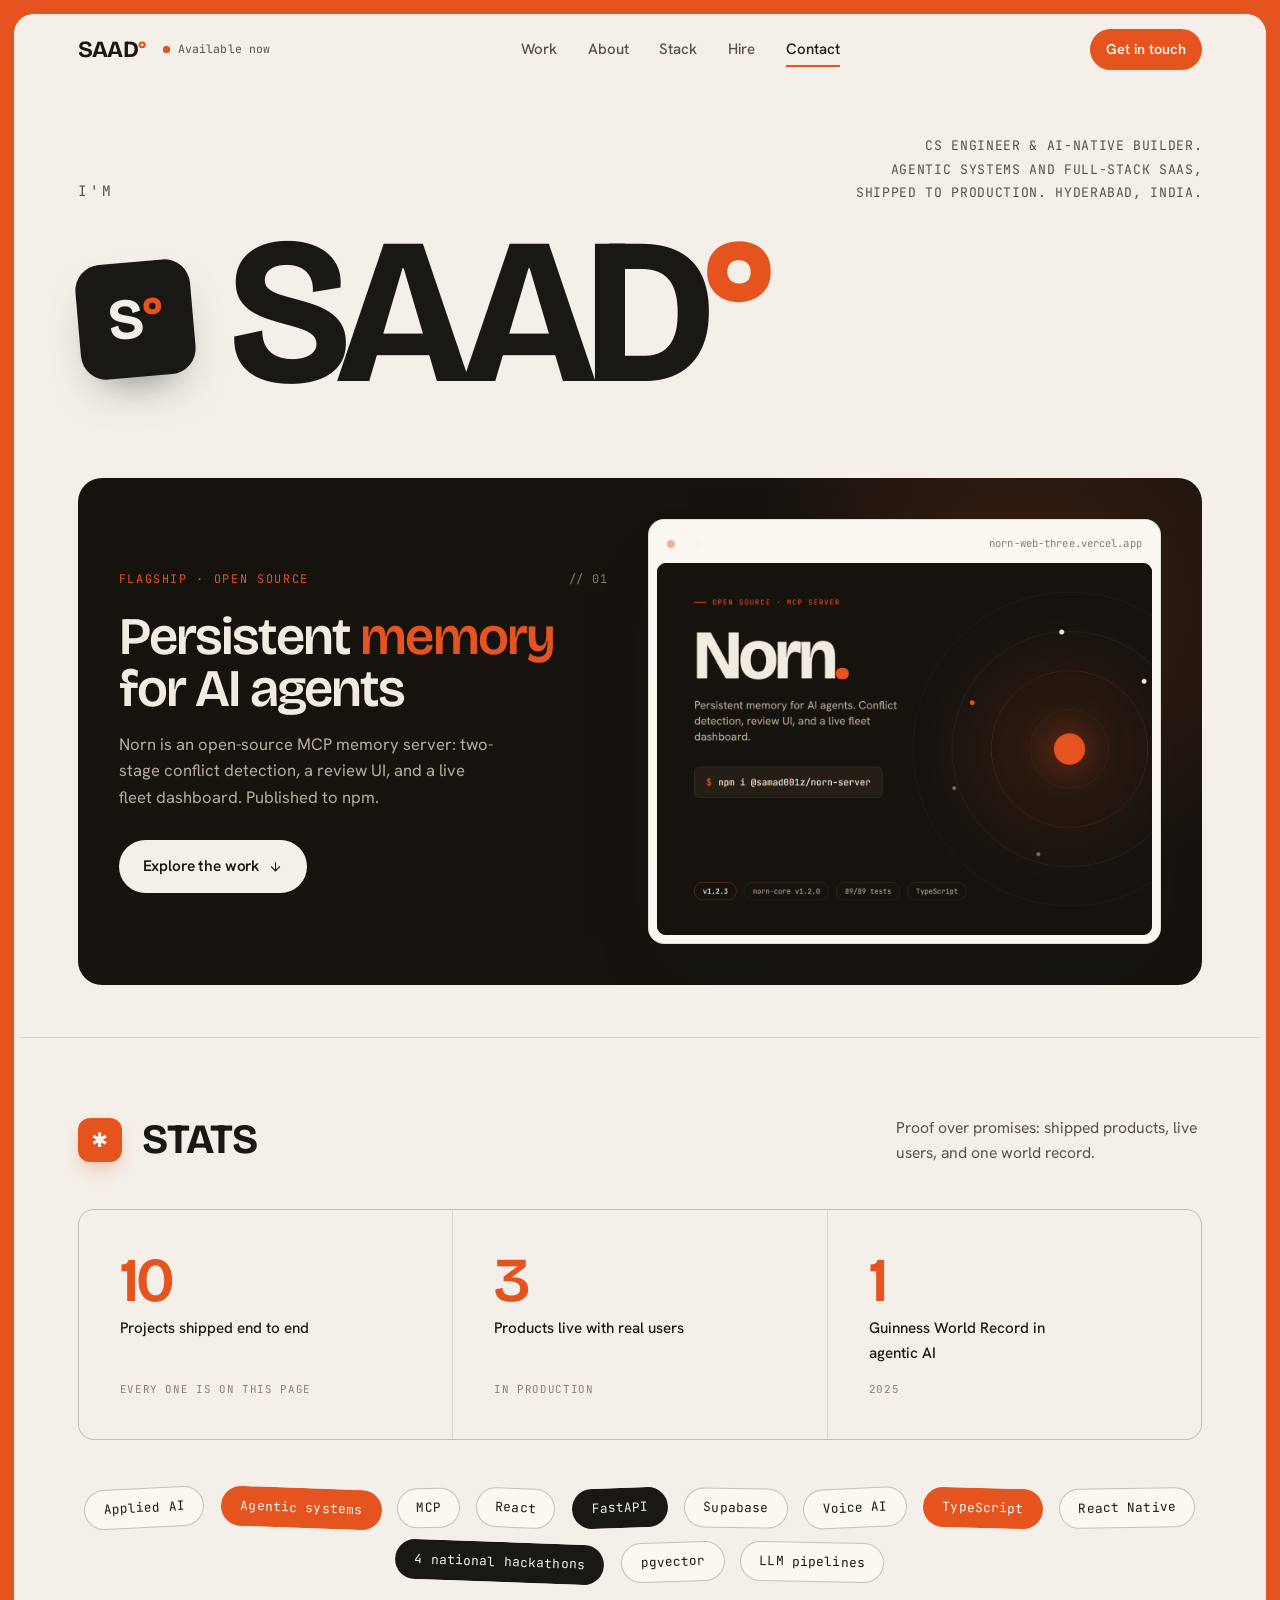
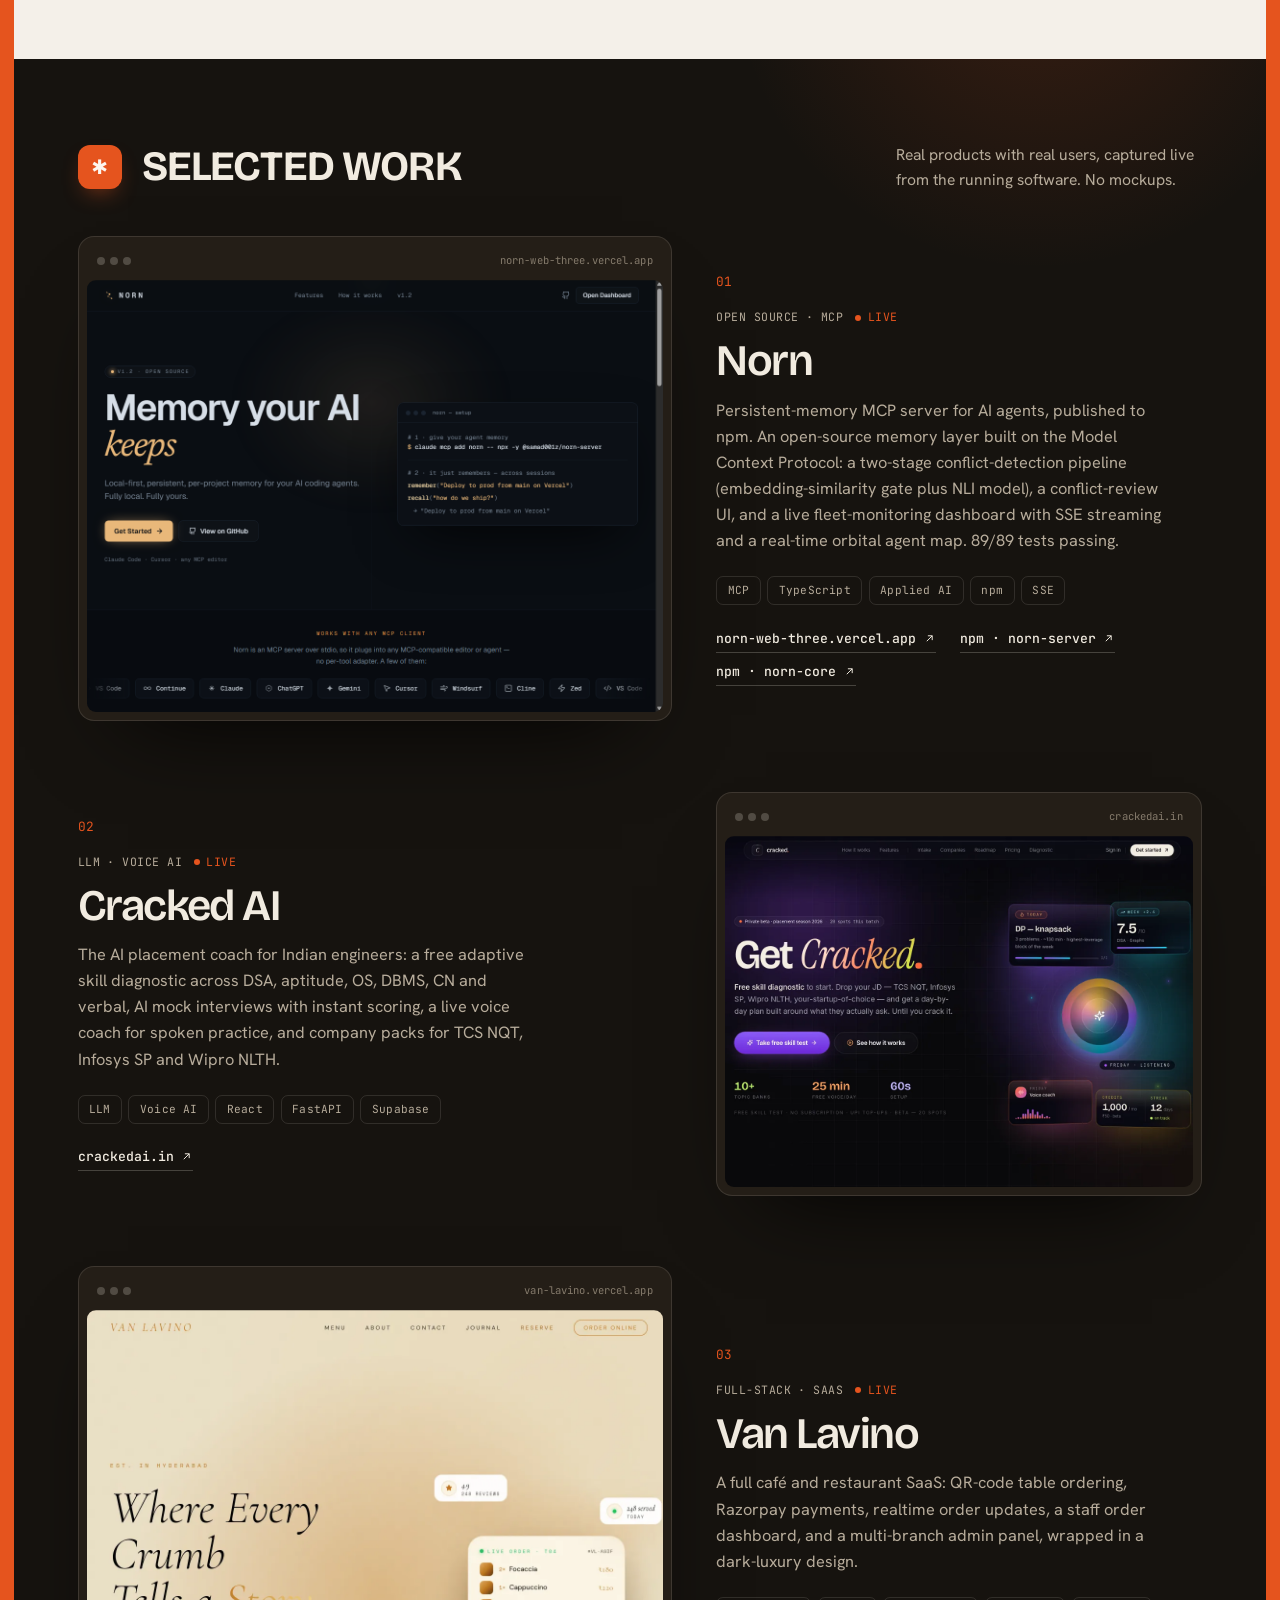
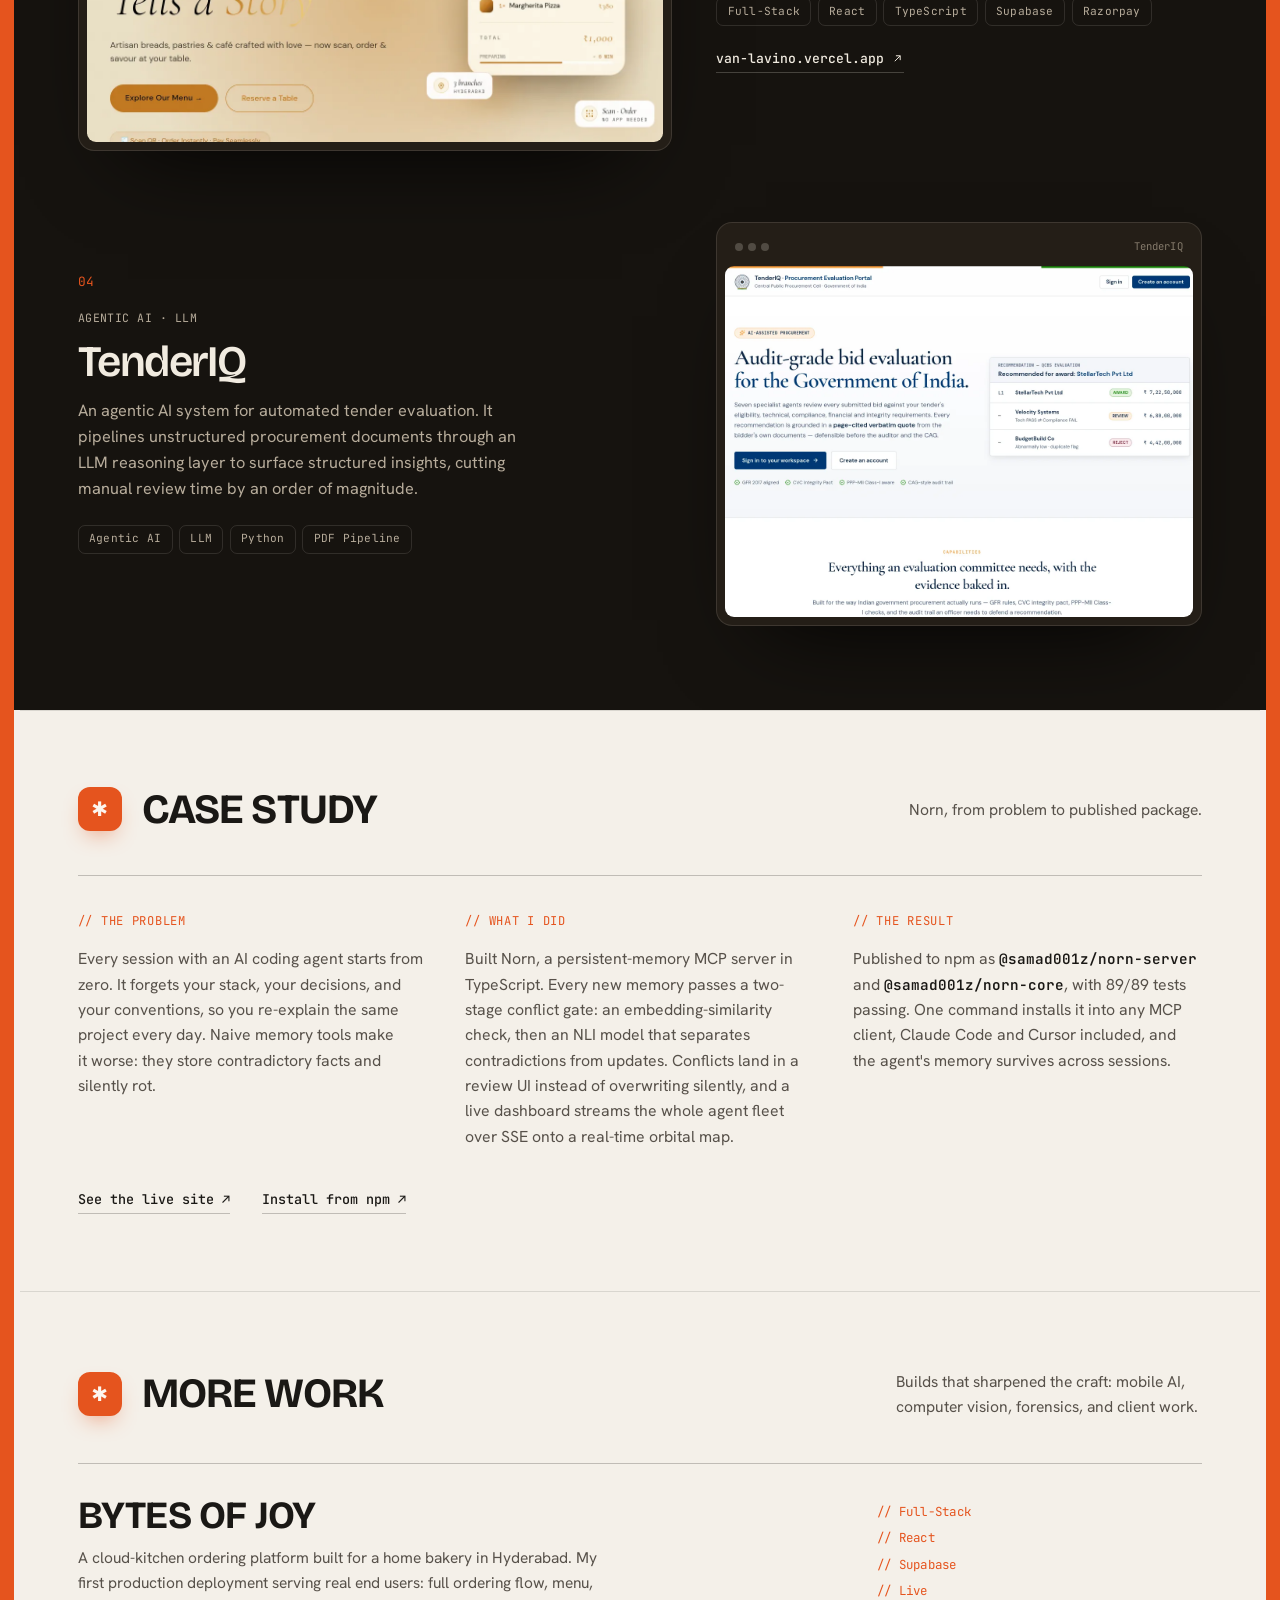
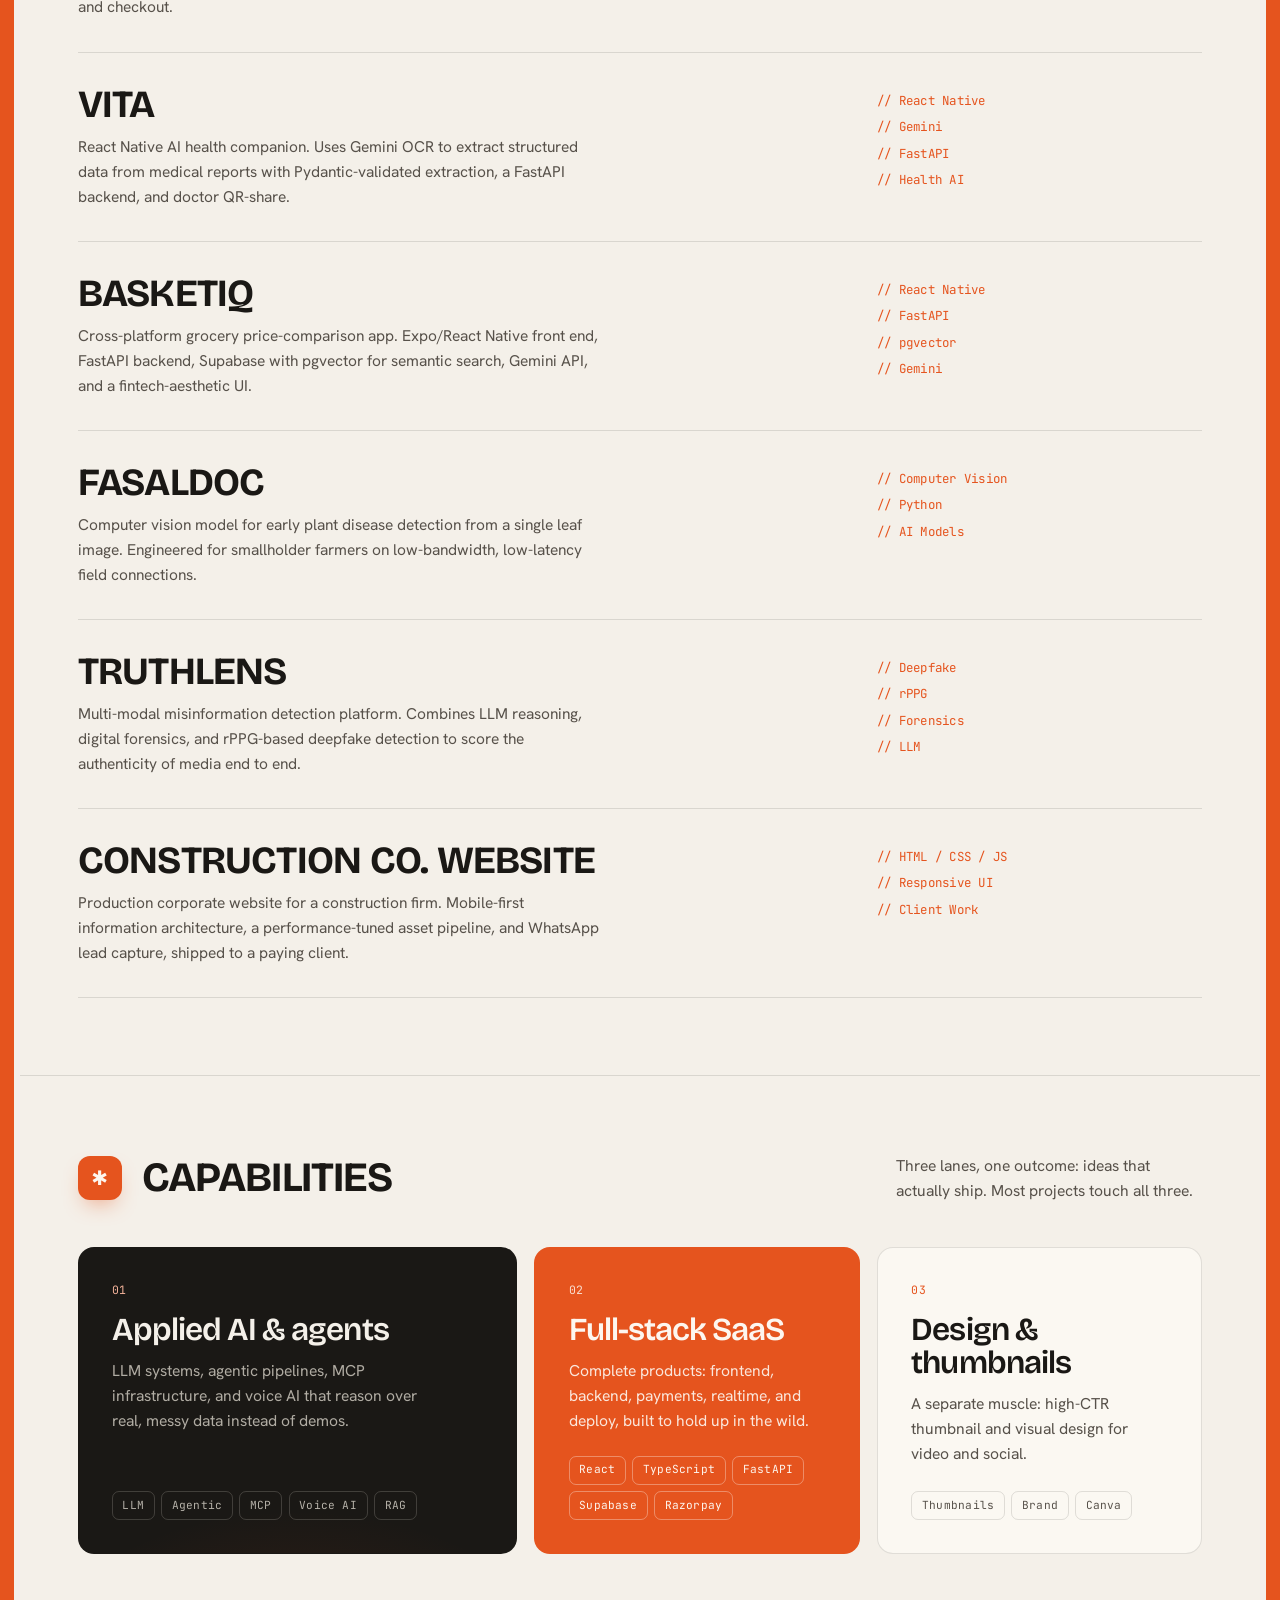
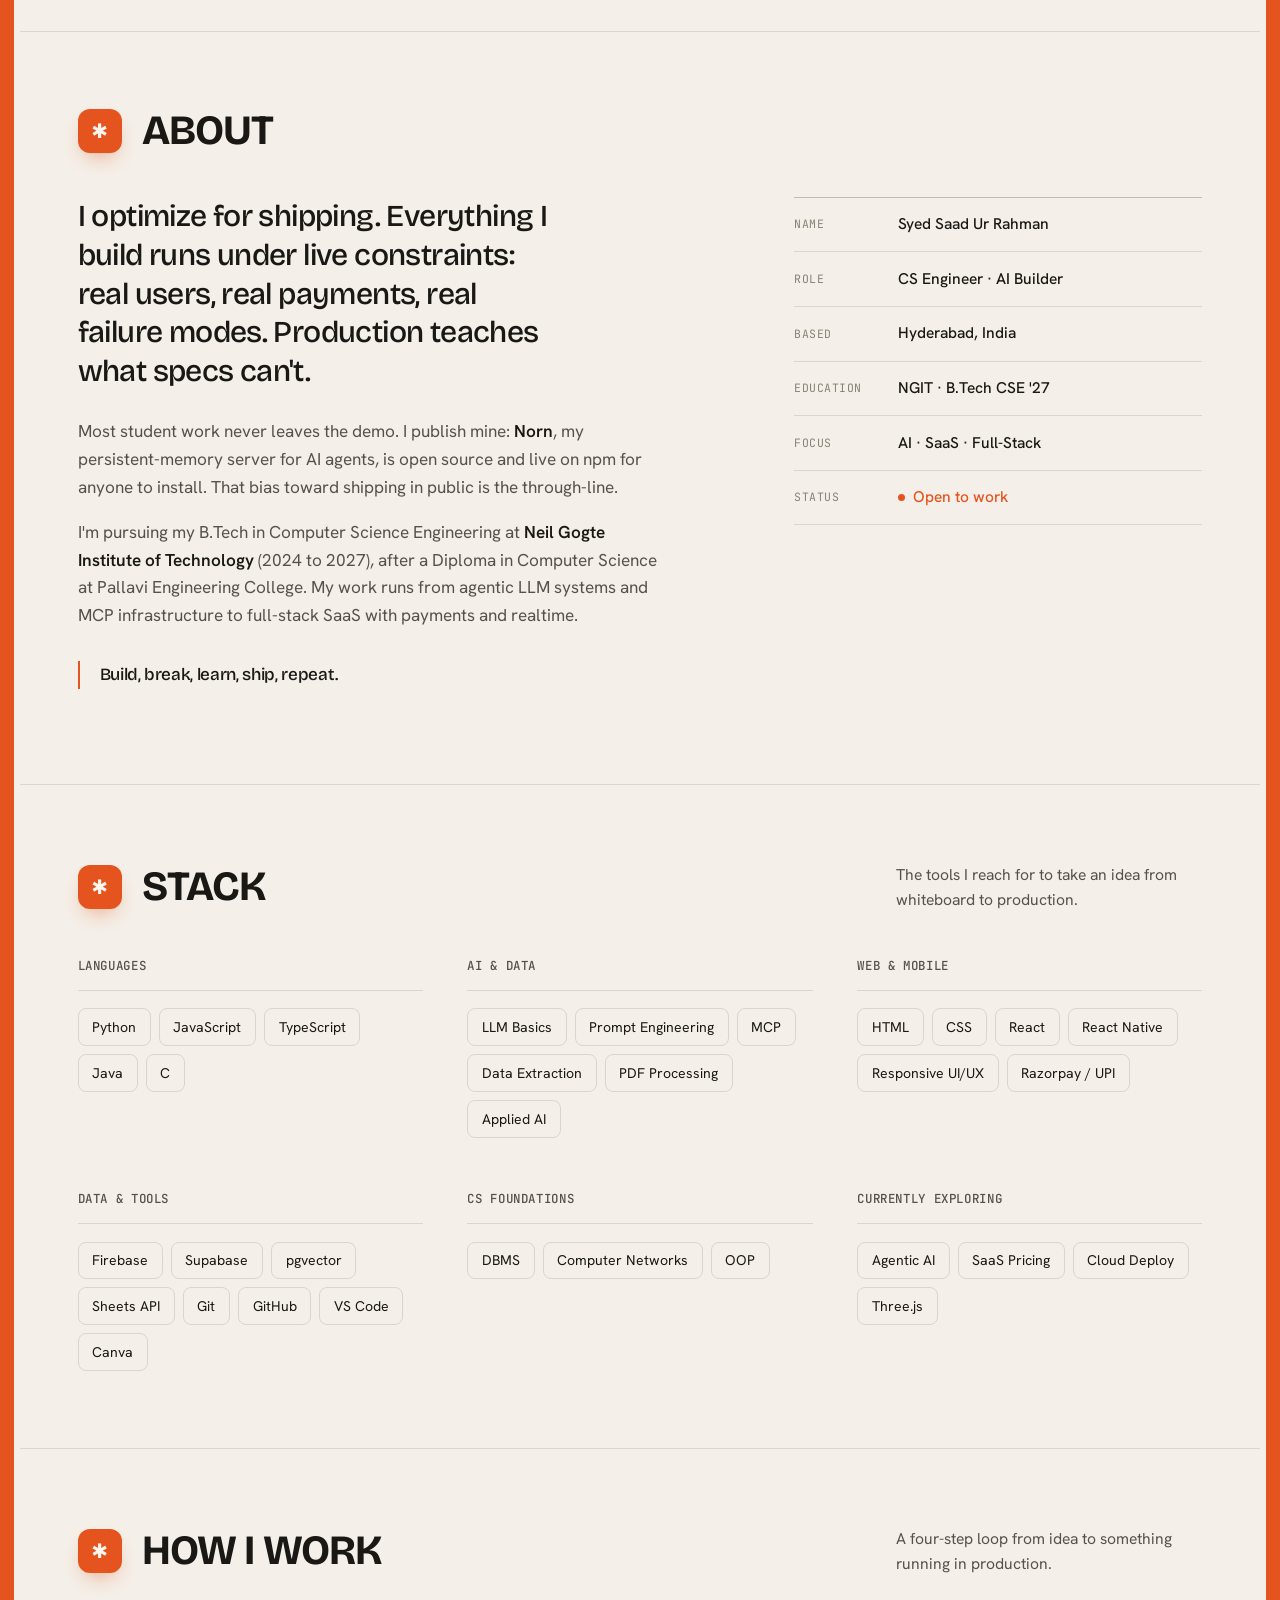
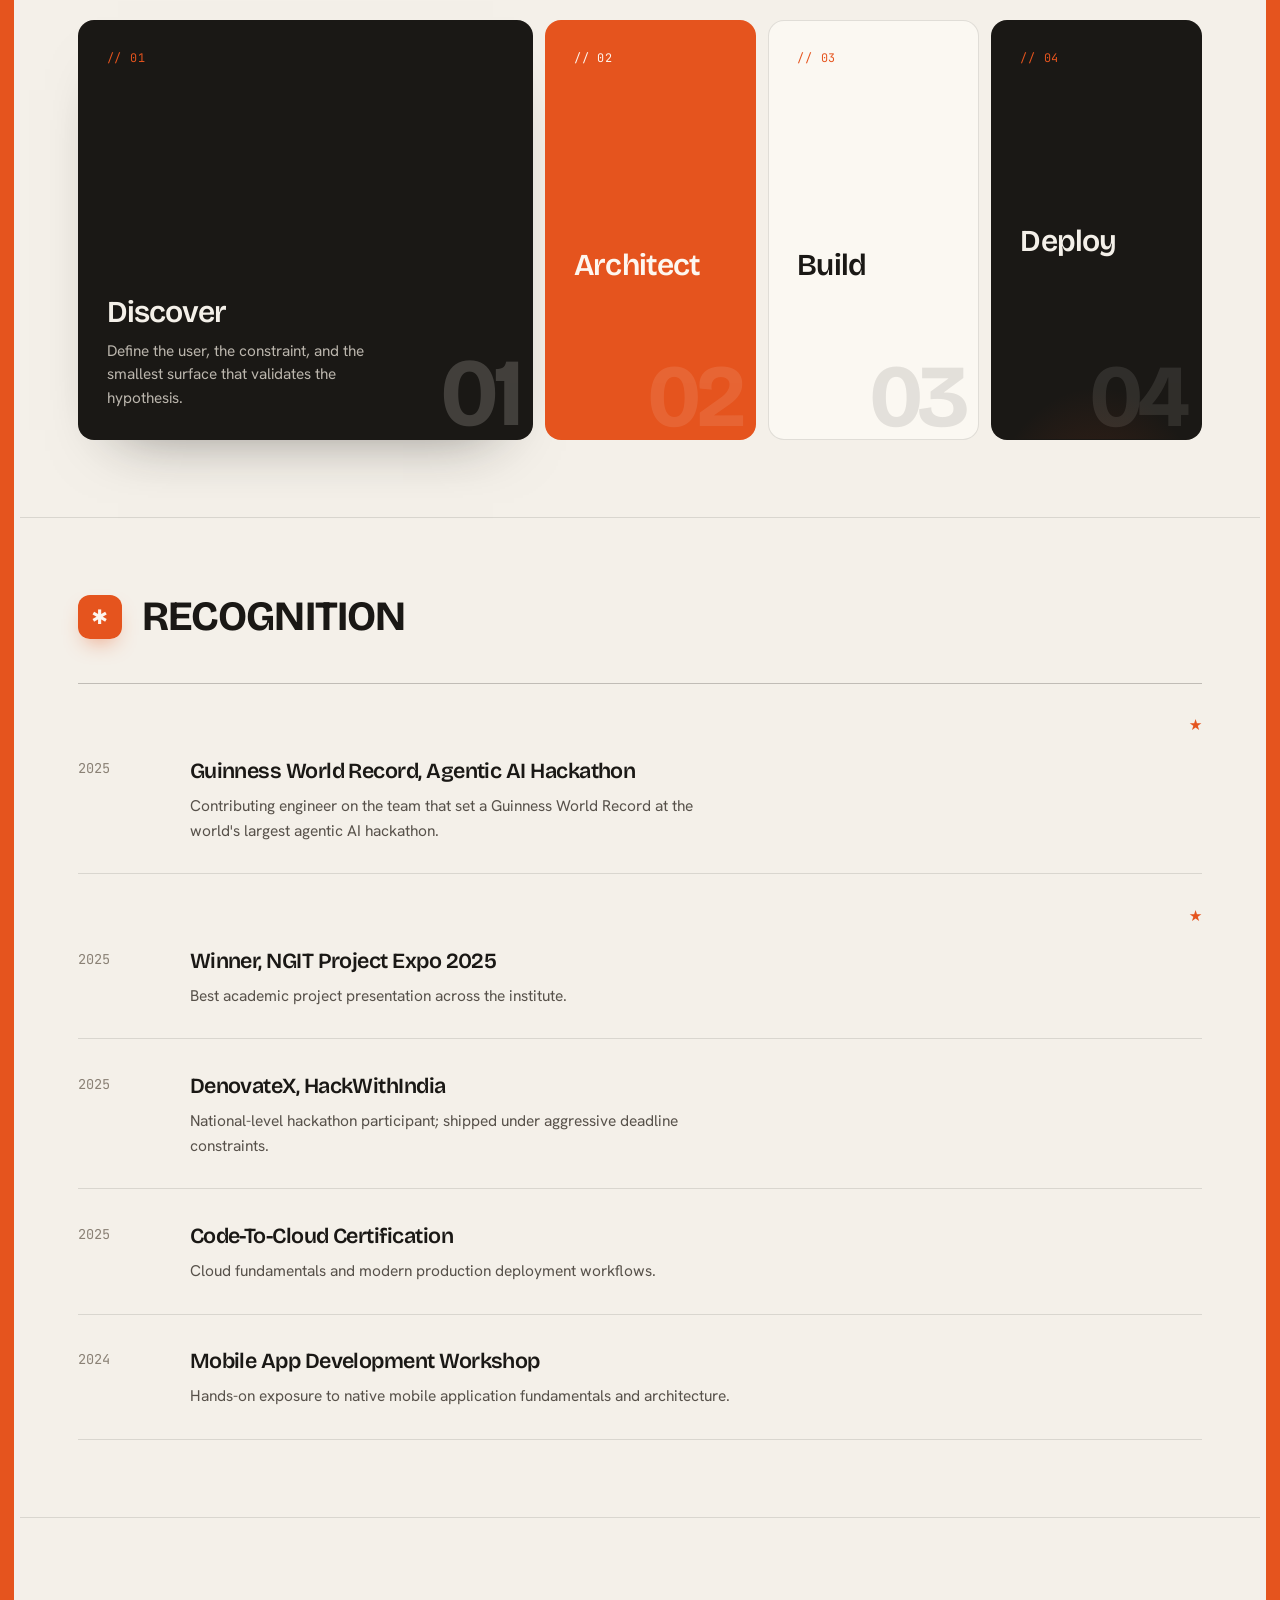
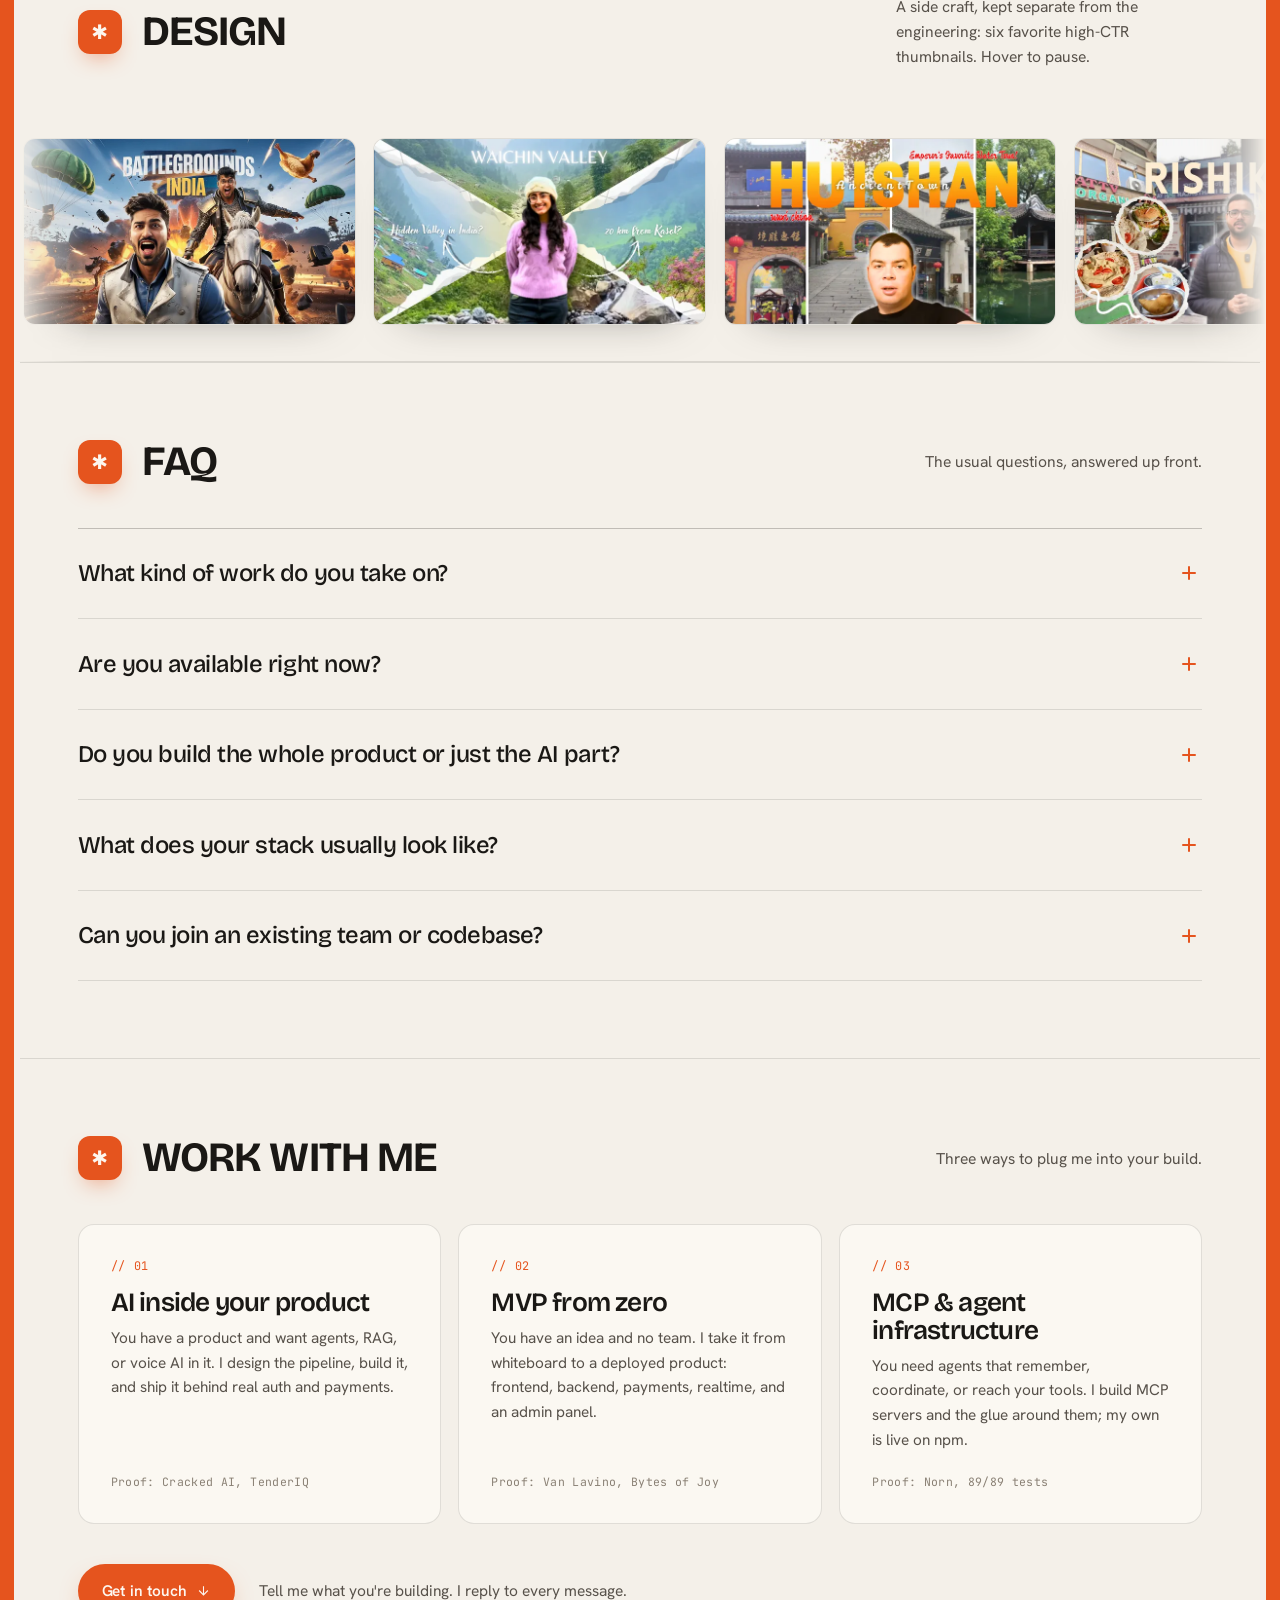
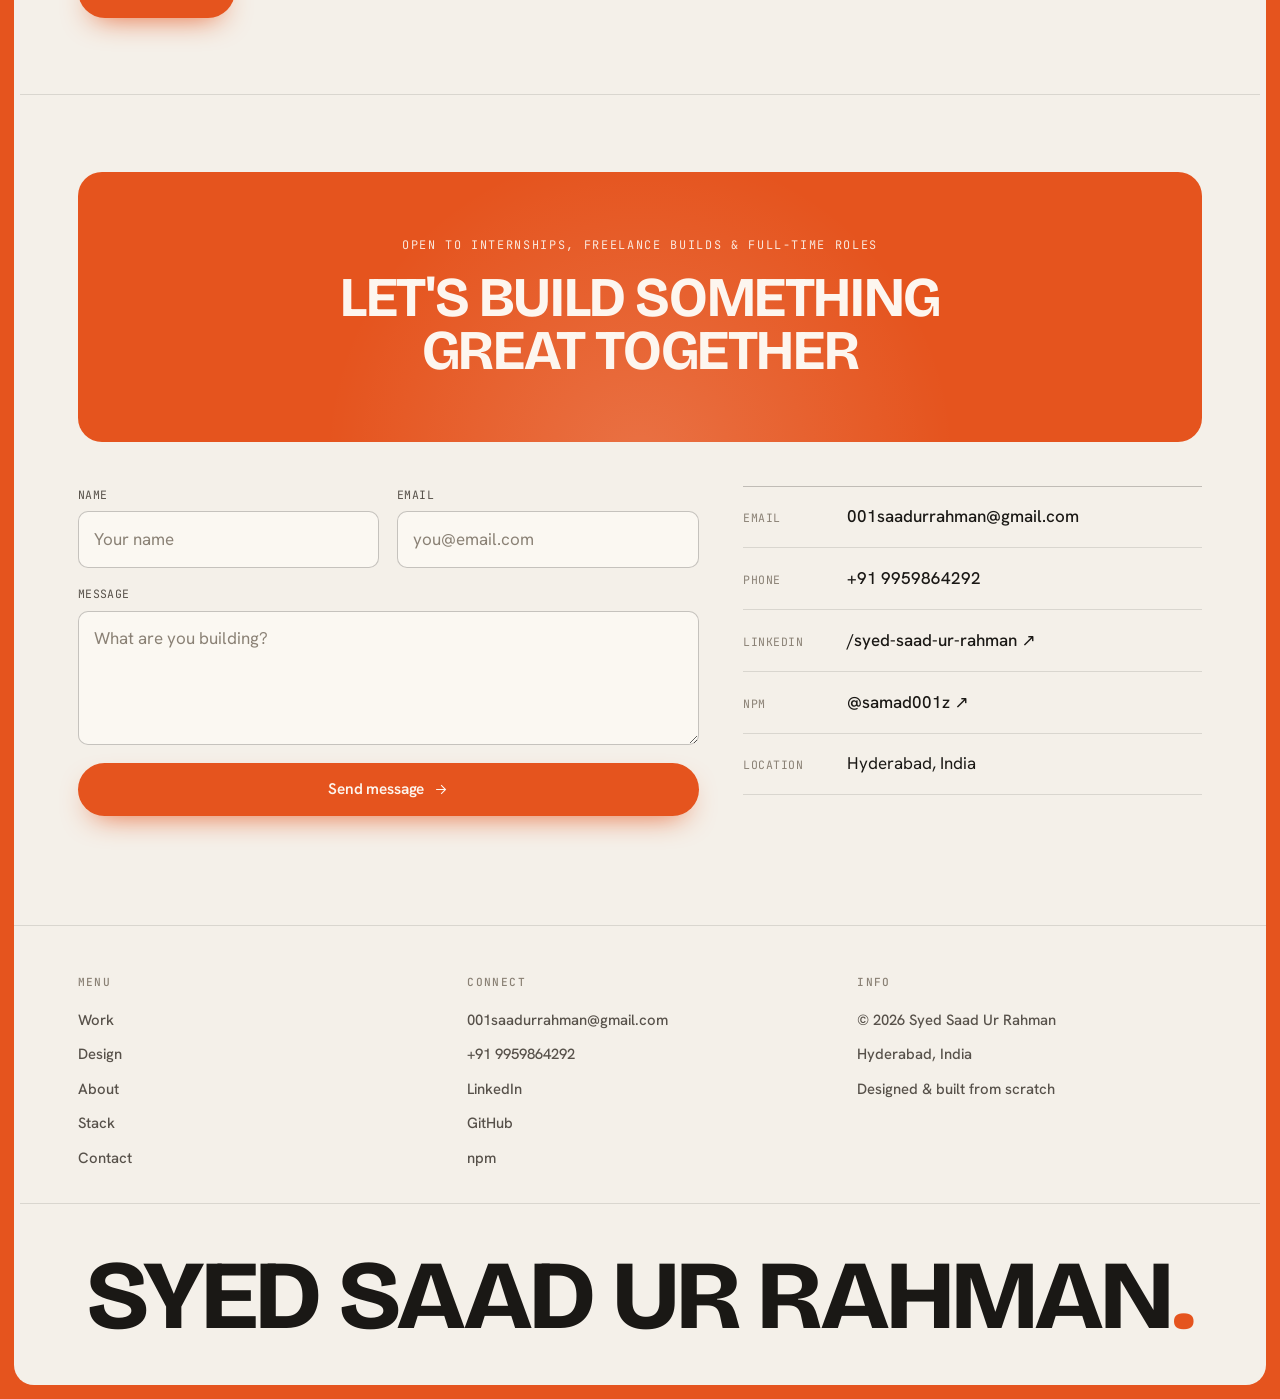
==== commit dca64415: "Client-readiness pass: safety, positioning, honesty, conversion - SAFETY: remove home-address map pi" ====
--- a/index.html
+++ b/index.html
@@ -4,8 +4,8 @@
   <meta charset="UTF-8" />
   <meta name="viewport" content="width=device-width, initial-scale=1.0, viewport-fit=cover" />
   <meta name="theme-color" content="#e5541e" />
-  <title>Syed Saad Ur Rahman, CS Engineer &amp; AI Full-Stack Builder</title>
-  <meta name="description" content="Syed Saad Ur Rahman is a computer science engineer building AI-driven products and full-stack SaaS for production. Hyderabad, India." />
+  <title>Syed Saad Ur Rahman | AI Engineer &amp; Open-Source MCP Builder</title>
+  <meta name="description" content="AI engineer and author of Norn, a persistent-memory MCP server for AI agents live on npm. Ships agentic systems and full-stack SaaS to production. Hyderabad, India." />
   <meta name="author" content="Syed Saad Ur Rahman" />
   <meta name="robots" content="index, follow, max-image-preview:large" />
   <link rel="canonical" href="https://portfolio-001z.vercel.app/" />
@@ -13,19 +13,19 @@
   <!-- Open Graph -->
   <meta property="og:type" content="website" />
   <meta property="og:site_name" content="Syed Saad Ur Rahman" />
-  <meta property="og:title" content="Syed Saad Ur Rahman, CS Engineer &amp; AI Full-Stack Builder" />
-  <meta property="og:description" content="Computer science engineer building AI-driven products and full-stack SaaS for production. Guinness World Record team in agentic AI; winner, NGIT Project Expo 2025." />
+  <meta property="og:title" content="Syed Saad Ur Rahman | AI Engineer &amp; Open-Source MCP Builder" />
+  <meta property="og:description" content="Author of Norn, a persistent-memory MCP server for AI agents, live on npm. Agentic systems and full-stack SaaS in production. Guinness World Record team in agentic AI." />
   <meta property="og:url" content="https://portfolio-001z.vercel.app/" />
   <meta property="og:image" content="https://portfolio-001z.vercel.app/assets/og.jpg" />
   <meta property="og:image:width" content="1200" />
   <meta property="og:image:height" content="630" />
-  <meta property="og:image:alt" content="Syed Saad Ur Rahman, CS Engineer and AI Full-Stack Builder" />
+  <meta property="og:image:alt" content="Syed Saad Ur Rahman, AI engineer and open-source MCP builder" />
   <meta property="og:locale" content="en_US" />
 
   <!-- Twitter -->
   <meta name="twitter:card" content="summary_large_image" />
-  <meta name="twitter:title" content="Syed Saad Ur Rahman, CS Engineer &amp; AI Full-Stack Builder" />
-  <meta name="twitter:description" content="Computer science engineer building AI-driven products and full-stack SaaS for production. Hyderabad, India." />
+  <meta name="twitter:title" content="Syed Saad Ur Rahman | AI Engineer &amp; Open-Source MCP Builder" />
+  <meta name="twitter:description" content="Author of Norn, a persistent-memory MCP server for AI agents live on npm. Agentic systems and full-stack SaaS in production. Hyderabad, India." />
   <meta name="twitter:image" content="https://portfolio-001z.vercel.app/assets/og.jpg" />
 
   <!-- Icons -->
@@ -45,8 +45,8 @@
         "name": "Syed Saad Ur Rahman",
         "url": "https://portfolio-001z.vercel.app/",
         "image": "https://portfolio-001z.vercel.app/assets/og.jpg",
-        "jobTitle": "Computer Science Engineer",
-        "description": "Computer science engineer building AI-driven products and full-stack SaaS for production.",
+        "jobTitle": "AI Engineer",
+        "description": "AI engineer and author of Norn, a persistent-memory MCP server for AI agents live on npm. Ships agentic systems and full-stack SaaS to production.",
         "email": "mailto:001saadurrahman@gmail.com",
         "address": {
           "@type": "PostalAddress",
@@ -127,9 +127,9 @@
 
         <nav class="masthead__nav" aria-label="Primary">
           <a href="#work">Work</a>
-          <a href="#design">Design</a>
           <a href="#about">About</a>
           <a href="#stack">Stack</a>
+          <a href="#hire">Hire</a>
           <a href="#contact">Contact</a>
         </nav>
 
@@ -147,7 +147,7 @@
       <nav aria-label="Mobile">
         <a href="#work">Work</a>
         <a href="#about">About</a>
-        <a href="#stack">Stack</a>
+        <a href="#hire">Hire</a>
         <a href="#contact">Contact</a>
       </nav>
       <div class="mobile-nav__foot">
@@ -207,12 +207,12 @@
 
         <div class="stats__grid">
           <div class="stat" data-reveal>
-            <span class="stat__num"><span class="count" data-count="12">12</span>+</span>
+            <span class="stat__num"><span class="count" data-count="10">10</span></span>
             <span class="stat__label">Projects shipped end to end</span>
-            <span class="stat__tag">Since 2023</span>
+            <span class="stat__tag">Every one is on this page</span>
           </div>
           <div class="stat" data-reveal>
-            <span class="stat__num"><span class="count" data-count="4">4</span></span>
+            <span class="stat__num"><span class="count" data-count="3">3</span></span>
             <span class="stat__label">Products live with real users</span>
             <span class="stat__tag">In production</span>
           </div>
@@ -317,29 +317,55 @@
             </article>
 
             <article class="case case--flip" data-reveal>
-              <a class="case__media" data-tilt href="https://tender-iq-mu.vercel.app" target="_blank" rel="noopener" aria-label="Open TenderIQ live site in a new tab">
+              <div class="case__media" data-tilt>
                 <div class="frame">
-                  <div class="frame__bar" aria-hidden="true"><i></i><i></i><i></i><b>tender-iq-mu.vercel.app</b></div>
+                  <div class="frame__bar" aria-hidden="true"><i></i><i></i><i></i><b>TenderIQ</b></div>
                   <div class="frame__shot">
-                    <img src="/assets/tenderiq.webp" loading="lazy" decoding="async" width="1200" height="900" alt="TenderIQ, live agentic tender-evaluation system" />
+                    <img src="/assets/tenderiq.webp" loading="lazy" decoding="async" width="1200" height="900" alt="TenderIQ, agentic tender-evaluation system" />
                   </div>
                 </div>
-              </a>
+              </div>
               <div class="case__body">
                 <span class="case__index">04</span>
-                <p class="case__meta">Agentic AI · LLM <span class="case__live">Live</span></p>
+                <p class="case__meta">Agentic AI · LLM</p>
                 <h3 class="case__title">TenderIQ</h3>
                 <p class="case__desc">An agentic AI system for automated tender evaluation. It pipelines unstructured procurement documents through an LLM reasoning layer to surface structured insights, cutting manual review time by an order of magnitude.</p>
                 <ul class="tags"><li>Agentic AI</li><li>LLM</li><li>Python</li><li>PDF Pipeline</li></ul>
-                <p class="case__links">
-                  <a class="case__link" href="https://tender-iq-mu.vercel.app" target="_blank" rel="noopener">tender-iq-mu.vercel.app <svg viewBox="0 0 24 24" width="13" height="13" fill="none" stroke="currentColor" stroke-width="1.8" aria-hidden="true"><path d="M7 17L17 7M9 7h8v8"/></svg></a>
-                </p>
               </div>
             </article>
 
           </div>
         </section>
       </div>
+
+      <!-- ───────────────── CASE STUDY (Norn) ───────────────── -->
+      <section class="section section--rule" id="case-study">
+        <header class="s-head">
+          <span class="s-badge" data-reveal aria-hidden="true">✱</span>
+          <h2 class="s-title" data-reveal>Case study</h2>
+          <p class="s-note" data-reveal>Norn, from problem to published package.</p>
+        </header>
+
+        <div class="cstudy">
+          <div class="cstudy__col" data-reveal>
+            <span class="cstudy__label">// The problem</span>
+            <p>Every session with an AI coding agent starts from zero. It forgets your stack, your decisions, and your conventions, so you re-explain the same project every day. Naive memory tools make it worse: they store contradictory facts and silently rot.</p>
+          </div>
+          <div class="cstudy__col" data-reveal>
+            <span class="cstudy__label">// What I did</span>
+            <p>Built Norn, a persistent-memory MCP server in TypeScript. Every new memory passes a two-stage conflict gate: an embedding-similarity check, then an NLI model that separates contradictions from updates. Conflicts land in a review UI instead of overwriting silently, and a live dashboard streams the whole agent fleet over SSE onto a real-time orbital map.</p>
+          </div>
+          <div class="cstudy__col" data-reveal>
+            <span class="cstudy__label">// The result</span>
+            <p>Published to npm as <strong>@samad001z/norn-server</strong> and <strong>@samad001z/norn-core</strong>, with 89/89 tests passing. One command installs it into any MCP client, Claude Code and Cursor included, and the agent's memory survives across sessions.</p>
+          </div>
+        </div>
+
+        <p class="cstudy__links" data-reveal>
+          <a class="cstudy__link" href="https://norn-web-three.vercel.app/" target="_blank" rel="noopener">See the live site <span aria-hidden="true">↗</span></a>
+          <a class="cstudy__link" href="https://www.npmjs.com/package/@samad001z/norn-server" target="_blank" rel="noopener">Install from npm <span aria-hidden="true">↗</span></a>
+        </p>
+      </section>
 
       <!-- ───────────────── MORE WORK (case-study rows) ───────────────── -->
       <section class="section section--rule">
@@ -461,55 +487,6 @@
           </article>
         </div>
       </section>
-
-      <!-- ───────────────── DESIGN REEL (marquee) ───────────────── -->
-      <section class="reel-wrap section--rule" id="design">
-        <header class="s-head">
-          <span class="s-badge" data-reveal aria-hidden="true">✱</span>
-          <h2 class="s-title" data-reveal>Design</h2>
-          <p class="s-note" data-reveal>High-CTR thumbnail design for video and social. Always moving. Hover to pause.</p>
-        </header>
-      </section>
-
-      <div class="reel" aria-label="Thumbnail design samples">
-        <div class="reel__track" data-reel>
-          <figure class="reel__item"><img src="/assets/thumbs/t01.webp" loading="lazy" decoding="async" width="680" height="383" alt="Thumbnail design" /></figure>
-          <figure class="reel__item"><img src="/assets/thumbs/t02.webp" loading="lazy" decoding="async" width="680" height="383" alt="Thumbnail design" /></figure>
-          <figure class="reel__item"><img src="/assets/thumbs/t03.webp" loading="lazy" decoding="async" width="680" height="383" alt="Thumbnail design" /></figure>
-          <figure class="reel__item"><img src="/assets/thumbs/t04.webp" loading="lazy" decoding="async" width="680" height="383" alt="Thumbnail design" /></figure>
-          <figure class="reel__item"><img src="/assets/thumbs/t05.webp" loading="lazy" decoding="async" width="680" height="383" alt="Thumbnail design" /></figure>
-          <figure class="reel__item"><img src="/assets/thumbs/t06.webp" loading="lazy" decoding="async" width="680" height="383" alt="Thumbnail design" /></figure>
-          <figure class="reel__item"><img src="/assets/thumbs/t07.webp" loading="lazy" decoding="async" width="680" height="383" alt="Thumbnail design" /></figure>
-          <figure class="reel__item"><img src="/assets/thumbs/t08.webp" loading="lazy" decoding="async" width="680" height="383" alt="Thumbnail design" /></figure>
-          <figure class="reel__item"><img src="/assets/thumbs/t09.webp" loading="lazy" decoding="async" width="680" height="383" alt="Thumbnail design" /></figure>
-          <figure class="reel__item"><img src="/assets/thumbs/t10.webp" loading="lazy" decoding="async" width="680" height="383" alt="Thumbnail design" /></figure>
-          <figure class="reel__item"><img src="/assets/thumbs/t11.webp" loading="lazy" decoding="async" width="680" height="383" alt="Thumbnail design" /></figure>
-          <figure class="reel__item"><img src="/assets/thumbs/t12.webp" loading="lazy" decoding="async" width="680" height="383" alt="Thumbnail design" /></figure>
-          <figure class="reel__item"><img src="/assets/thumbs/t13.webp" loading="lazy" decoding="async" width="680" height="383" alt="Thumbnail design" /></figure>
-          <figure class="reel__item"><img src="/assets/thumbs/t14.webp" loading="lazy" decoding="async" width="680" height="383" alt="Thumbnail design" /></figure>
-          <figure class="reel__item"><img src="/assets/thumbs/t15.webp" loading="lazy" decoding="async" width="680" height="383" alt="Thumbnail design" /></figure>
-          <figure class="reel__item"><img src="/assets/thumbs/t16.webp" loading="lazy" decoding="async" width="680" height="383" alt="Thumbnail design" /></figure>
-          <figure class="reel__item"><img src="/assets/thumbs/t17.webp" loading="lazy" decoding="async" width="680" height="383" alt="Thumbnail design" /></figure>
-          <!-- duplicate set for a seamless loop -->
-          <figure class="reel__item" aria-hidden="true"><img src="/assets/thumbs/t01.webp" loading="lazy" decoding="async" width="680" height="383" alt="" /></figure>
-          <figure class="reel__item" aria-hidden="true"><img src="/assets/thumbs/t02.webp" loading="lazy" decoding="async" width="680" height="383" alt="" /></figure>
-          <figure class="reel__item" aria-hidden="true"><img src="/assets/thumbs/t03.webp" loading="lazy" decoding="async" width="680" height="383" alt="" /></figure>
-          <figure class="reel__item" aria-hidden="true"><img src="/assets/thumbs/t04.webp" loading="lazy" decoding="async" width="680" height="383" alt="" /></figure>
-          <figure class="reel__item" aria-hidden="true"><img src="/assets/thumbs/t05.webp" loading="lazy" decoding="async" width="680" height="383" alt="" /></figure>
-          <figure class="reel__item" aria-hidden="true"><img src="/assets/thumbs/t06.webp" loading="lazy" decoding="async" width="680" height="383" alt="" /></figure>
-          <figure class="reel__item" aria-hidden="true"><img src="/assets/thumbs/t07.webp" loading="lazy" decoding="async" width="680" height="383" alt="" /></figure>
-          <figure class="reel__item" aria-hidden="true"><img src="/assets/thumbs/t08.webp" loading="lazy" decoding="async" width="680" height="383" alt="" /></figure>
-          <figure class="reel__item" aria-hidden="true"><img src="/assets/thumbs/t09.webp" loading="lazy" decoding="async" width="680" height="383" alt="" /></figure>
-          <figure class="reel__item" aria-hidden="true"><img src="/assets/thumbs/t10.webp" loading="lazy" decoding="async" width="680" height="383" alt="" /></figure>
-          <figure class="reel__item" aria-hidden="true"><img src="/assets/thumbs/t11.webp" loading="lazy" decoding="async" width="680" height="383" alt="" /></figure>
-          <figure class="reel__item" aria-hidden="true"><img src="/assets/thumbs/t12.webp" loading="lazy" decoding="async" width="680" height="383" alt="" /></figure>
-          <figure class="reel__item" aria-hidden="true"><img src="/assets/thumbs/t13.webp" loading="lazy" decoding="async" width="680" height="383" alt="" /></figure>
-          <figure class="reel__item" aria-hidden="true"><img src="/assets/thumbs/t14.webp" loading="lazy" decoding="async" width="680" height="383" alt="" /></figure>
-          <figure class="reel__item" aria-hidden="true"><img src="/assets/thumbs/t15.webp" loading="lazy" decoding="async" width="680" height="383" alt="" /></figure>
-          <figure class="reel__item" aria-hidden="true"><img src="/assets/thumbs/t16.webp" loading="lazy" decoding="async" width="680" height="383" alt="" /></figure>
-          <figure class="reel__item" aria-hidden="true"><img src="/assets/thumbs/t17.webp" loading="lazy" decoding="async" width="680" height="383" alt="" /></figure>
-        </div>
-      </div>
 
       <!-- ───────────────── ABOUT ───────────────── -->
       <section class="section section--rule" id="about">
@@ -663,6 +640,33 @@
         </ul>
       </section>
 
+      <!-- ───────────────── DESIGN REEL (marquee) ───────────────── -->
+      <section class="reel-wrap section--rule" id="design">
+        <header class="s-head">
+          <span class="s-badge" data-reveal aria-hidden="true">✱</span>
+          <h2 class="s-title" data-reveal>Design</h2>
+          <p class="s-note" data-reveal>A side craft, kept separate from the engineering: six favorite high-CTR thumbnails. Hover to pause.</p>
+        </header>
+      </section>
+
+      <div class="reel" aria-label="Thumbnail design samples">
+        <div class="reel__track" data-reel>
+          <figure class="reel__item"><img src="/assets/thumbs/t01.webp" loading="lazy" decoding="async" width="680" height="383" alt="Thumbnail design" /></figure>
+          <figure class="reel__item"><img src="/assets/thumbs/t02.webp" loading="lazy" decoding="async" width="680" height="383" alt="Thumbnail design" /></figure>
+          <figure class="reel__item"><img src="/assets/thumbs/t03.webp" loading="lazy" decoding="async" width="680" height="383" alt="Thumbnail design" /></figure>
+          <figure class="reel__item"><img src="/assets/thumbs/t04.webp" loading="lazy" decoding="async" width="680" height="383" alt="Thumbnail design" /></figure>
+          <figure class="reel__item"><img src="/assets/thumbs/t05.webp" loading="lazy" decoding="async" width="680" height="383" alt="Thumbnail design" /></figure>
+          <figure class="reel__item"><img src="/assets/thumbs/t06.webp" loading="lazy" decoding="async" width="680" height="383" alt="Thumbnail design" /></figure>
+          <!-- duplicate set for a seamless loop -->
+          <figure class="reel__item" aria-hidden="true"><img src="/assets/thumbs/t01.webp" loading="lazy" decoding="async" width="680" height="383" alt="" /></figure>
+          <figure class="reel__item" aria-hidden="true"><img src="/assets/thumbs/t02.webp" loading="lazy" decoding="async" width="680" height="383" alt="" /></figure>
+          <figure class="reel__item" aria-hidden="true"><img src="/assets/thumbs/t03.webp" loading="lazy" decoding="async" width="680" height="383" alt="" /></figure>
+          <figure class="reel__item" aria-hidden="true"><img src="/assets/thumbs/t04.webp" loading="lazy" decoding="async" width="680" height="383" alt="" /></figure>
+          <figure class="reel__item" aria-hidden="true"><img src="/assets/thumbs/t05.webp" loading="lazy" decoding="async" width="680" height="383" alt="" /></figure>
+          <figure class="reel__item" aria-hidden="true"><img src="/assets/thumbs/t06.webp" loading="lazy" decoding="async" width="680" height="383" alt="" /></figure>
+        </div>
+      </div>
+
       <!-- ───────────────── FAQ ───────────────── -->
       <section class="section section--rule" id="faq">
         <header class="s-head">
@@ -710,6 +714,44 @@
         </div>
       </section>
 
+      <!-- ───────────────── WORK WITH ME ───────────────── -->
+      <section class="section section--rule" id="hire">
+        <header class="s-head">
+          <span class="s-badge" data-reveal aria-hidden="true">✱</span>
+          <h2 class="s-title" data-reveal>Work with me</h2>
+          <p class="s-note" data-reveal>Three ways to plug me into your build.</p>
+        </header>
+
+        <div class="hire">
+          <article class="hire__card" data-reveal>
+            <span class="hire__num">// 01</span>
+            <h3 class="hire__title">AI inside your product</h3>
+            <p class="hire__desc">You have a product and want agents, RAG, or voice AI in it. I design the pipeline, build it, and ship it behind real auth and payments.</p>
+            <span class="hire__proof">Proof: Cracked AI, TenderIQ</span>
+          </article>
+          <article class="hire__card" data-reveal>
+            <span class="hire__num">// 02</span>
+            <h3 class="hire__title">MVP from zero</h3>
+            <p class="hire__desc">You have an idea and no team. I take it from whiteboard to a deployed product: frontend, backend, payments, realtime, and an admin panel.</p>
+            <span class="hire__proof">Proof: Van Lavino, Bytes of Joy</span>
+          </article>
+          <article class="hire__card" data-reveal>
+            <span class="hire__num">// 03</span>
+            <h3 class="hire__title">MCP &amp; agent infrastructure</h3>
+            <p class="hire__desc">You need agents that remember, coordinate, or reach your tools. I build MCP servers and the glue around them; my own is live on npm.</p>
+            <span class="hire__proof">Proof: Norn, 89/89 tests</span>
+          </article>
+        </div>
+
+        <div class="hire__cta" data-reveal>
+          <a class="btn btn--solid" href="#contact" data-magnetic>
+            Get in touch
+            <svg viewBox="0 0 24 24" width="15" height="15" fill="none" stroke="currentColor" stroke-width="1.7" aria-hidden="true"><path d="M12 5v14M5 12l7 7 7-7"/></svg>
+          </a>
+          <span class="hire__note">Tell me what you're building. I reply to every message.</span>
+        </div>
+      </section>
+
       <!-- ───────────────── CONTACT ───────────────── -->
       <section class="section contact" id="contact">
         <div class="cta-band" data-reveal>
@@ -762,7 +804,7 @@
             </div>
             <div class="contact__item">
               <dt>Location</dt>
-              <dd><a href="https://maps.google.com/?q=Sri+Sai+Enclave+Old+Bowenpally+Hyderabad" target="_blank" rel="noopener">Old Bowenpally, Hyderabad <span aria-hidden="true">↗</span></a></dd>
+              <dd>Hyderabad, India</dd>
             </div>
           </dl>
         </div>
--- a/styles.css
+++ b/styles.css
@@ -748,6 +748,96 @@
   border: 1px solid var(--d-line);
   border-radius: 7px;
 }
+
+/* ───────────────── CASE STUDY (Norn) ───────────────── */
+
+.cstudy {
+  display: grid;
+  grid-template-columns: repeat(3, 1fr);
+  gap: clamp(1.5rem, 3vw, 2.5rem);
+  border-top: 1px solid var(--line-2);
+  padding-top: clamp(1.5rem, 3vw, 2.25rem);
+}
+.cstudy__label {
+  display: block;
+  font-family: var(--mono);
+  font-size: 0.76rem;
+  letter-spacing: 0.06em;
+  text-transform: uppercase;
+  color: var(--accent);
+  margin-bottom: 0.9rem;
+}
+.cstudy__col p { color: var(--ink-2); font-size: 0.99rem; text-wrap: pretty; }
+.cstudy__col strong { color: var(--ink); font-weight: 600; font-family: var(--mono); font-size: 0.9em; }
+.cstudy__links {
+  display: flex;
+  flex-wrap: wrap;
+  gap: 0.75rem 2rem;
+  margin-top: clamp(1.75rem, 3.5vw, 2.5rem);
+}
+.cstudy__link {
+  font-family: var(--mono);
+  font-size: 0.84rem;
+  font-weight: 500;
+  color: var(--ink);
+  border-bottom: 1px solid var(--line-2);
+  padding-bottom: 3px;
+  transition: color 0.2s, border-color 0.2s;
+}
+.cstudy__link:hover { color: var(--accent); border-color: var(--accent); }
+
+/* ───────────────── WORK WITH ME ───────────────── */
+
+.hire {
+  display: grid;
+  grid-template-columns: repeat(3, 1fr);
+  gap: 1.1rem;
+}
+.hire__card {
+  display: flex;
+  flex-direction: column;
+  background: var(--card);
+  border: 1px solid var(--line);
+  border-radius: var(--radius);
+  padding: clamp(1.4rem, 2.6vw, 2rem);
+  transition: transform 0.45s var(--e-out), box-shadow 0.45s var(--e-out), border-color 0.3s;
+}
+.hire__card:hover {
+  transform: translateY(-6px);
+  border-color: var(--accent);
+  box-shadow: 0 30px 60px -42px rgba(26, 24, 21, 0.5);
+}
+.hire__num {
+  font-family: var(--mono);
+  font-size: 0.74rem;
+  letter-spacing: 0.06em;
+  color: var(--accent);
+}
+.hire__title {
+  font-family: var(--display);
+  font-weight: 600;
+  font-size: clamp(1.3rem, 2.2vw, 1.65rem);
+  letter-spacing: -0.03em;
+  line-height: 1.05;
+  margin: 0.8rem 0 0.6rem;
+}
+.hire__desc { color: var(--ink-2); font-size: 0.96rem; }
+.hire__proof {
+  margin-top: auto;
+  padding-top: 1.3rem;
+  font-family: var(--mono);
+  font-size: 0.72rem;
+  letter-spacing: 0.03em;
+  color: var(--ink-3);
+}
+.hire__cta {
+  display: flex;
+  flex-wrap: wrap;
+  align-items: center;
+  gap: 1rem 1.5rem;
+  margin-top: clamp(1.75rem, 3.5vw, 2.5rem);
+}
+.hire__note { color: var(--ink-2); font-size: 0.97rem; }
 
 /* ───────────────── MORE WORK (case-study rows) ───────────────── */
 
@@ -1371,6 +1461,8 @@
   .mrow { grid-template-columns: 1fr; gap: 0.75rem; }
   .mrow__tags { flex-direction: row; flex-wrap: wrap; gap: 0.4rem 1.1rem; padding-top: 0.2rem; }
   .about { grid-template-columns: 1fr; gap: 2.5rem; }
+  .cstudy { grid-template-columns: 1fr; gap: 1.75rem; }
+  .hire { grid-template-columns: 1fr; }
   .contact__grid { grid-template-columns: 1fr; }
   .stack { grid-template-columns: repeat(2, 1fr); }
   .steps { min-height: 380px; }
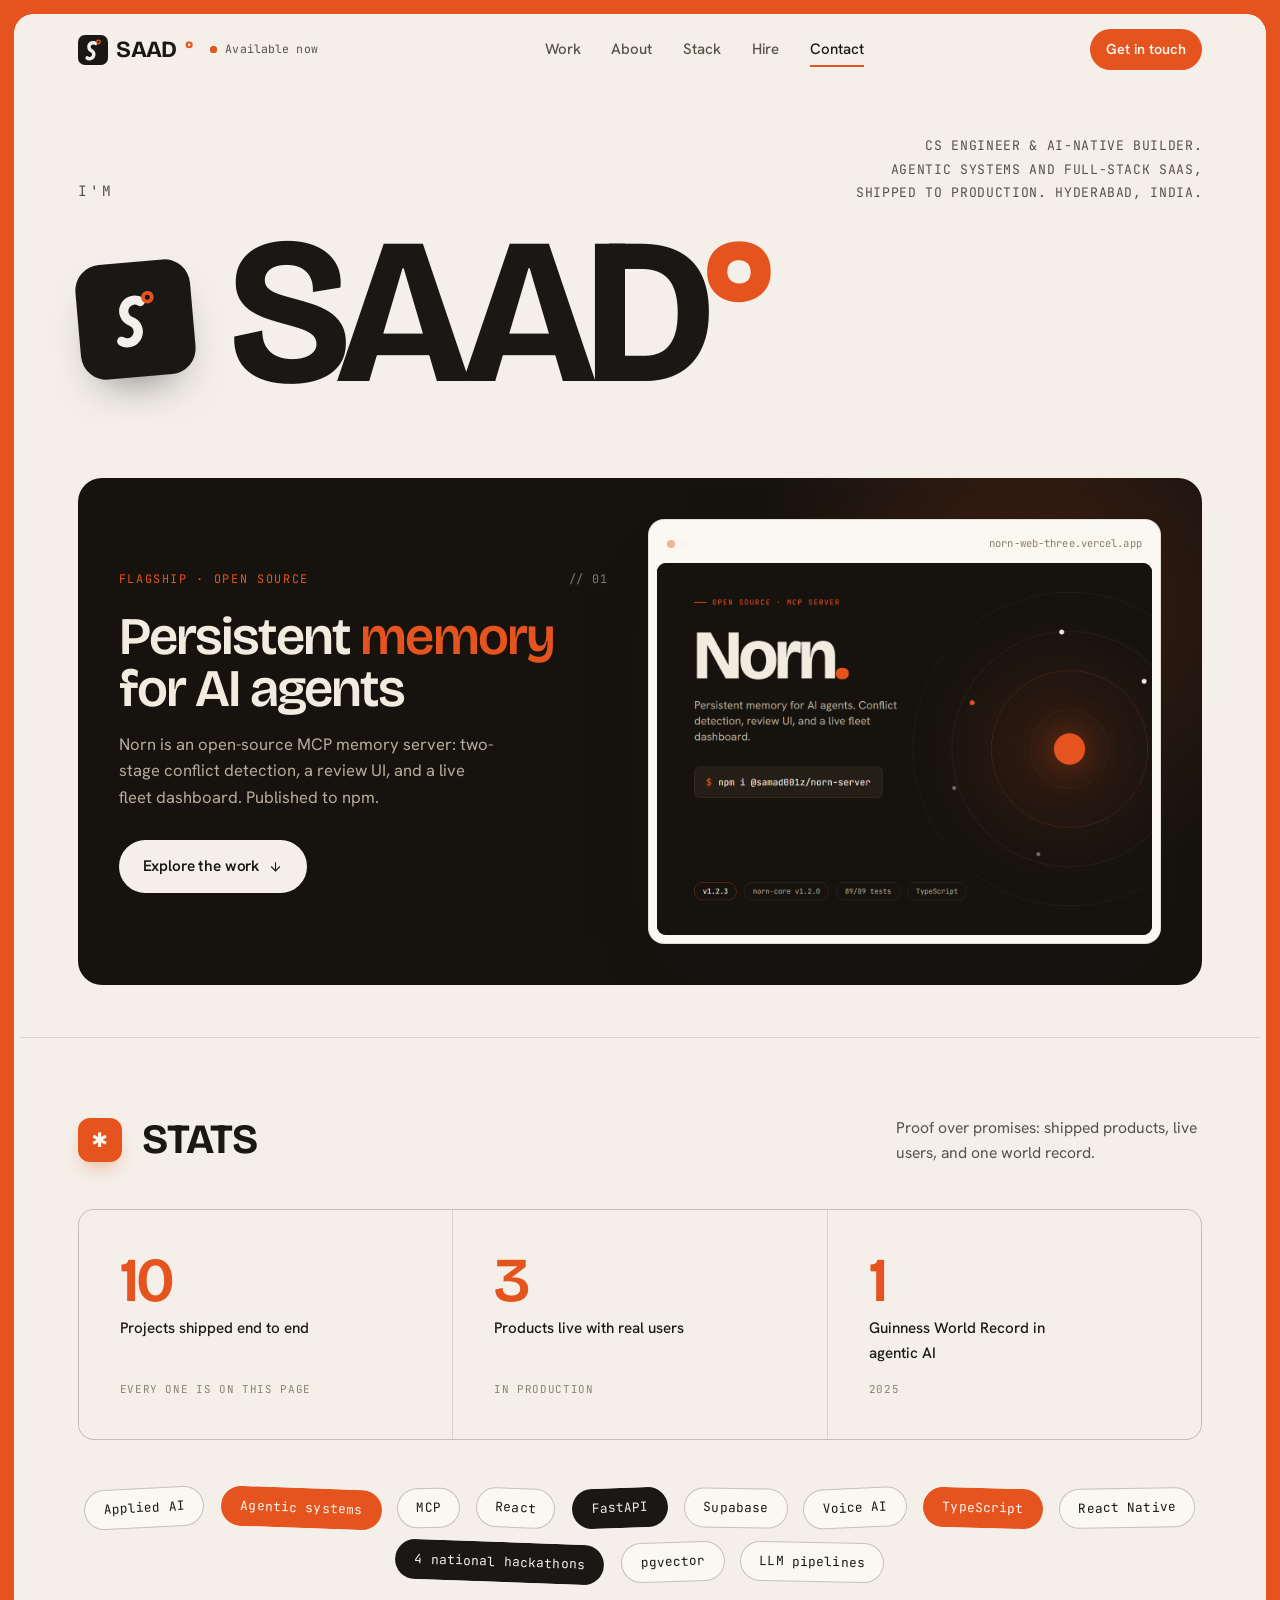
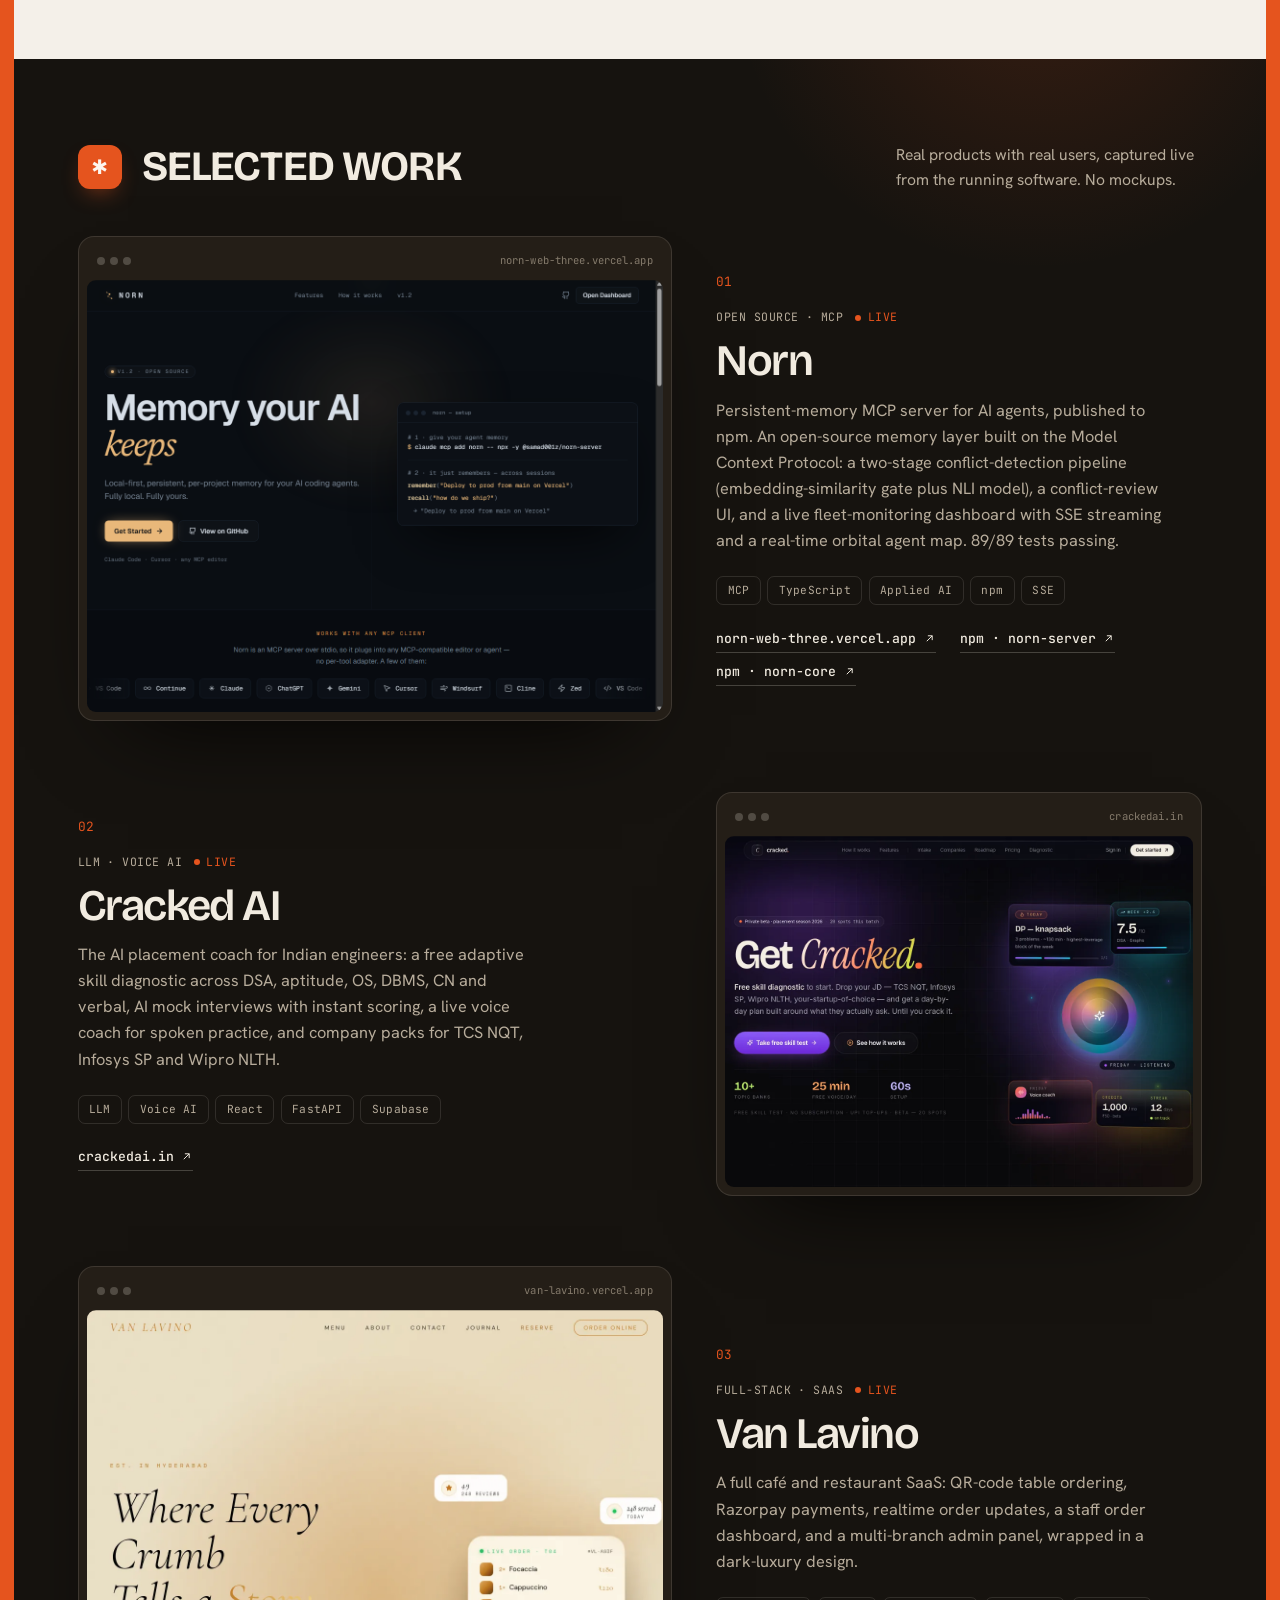
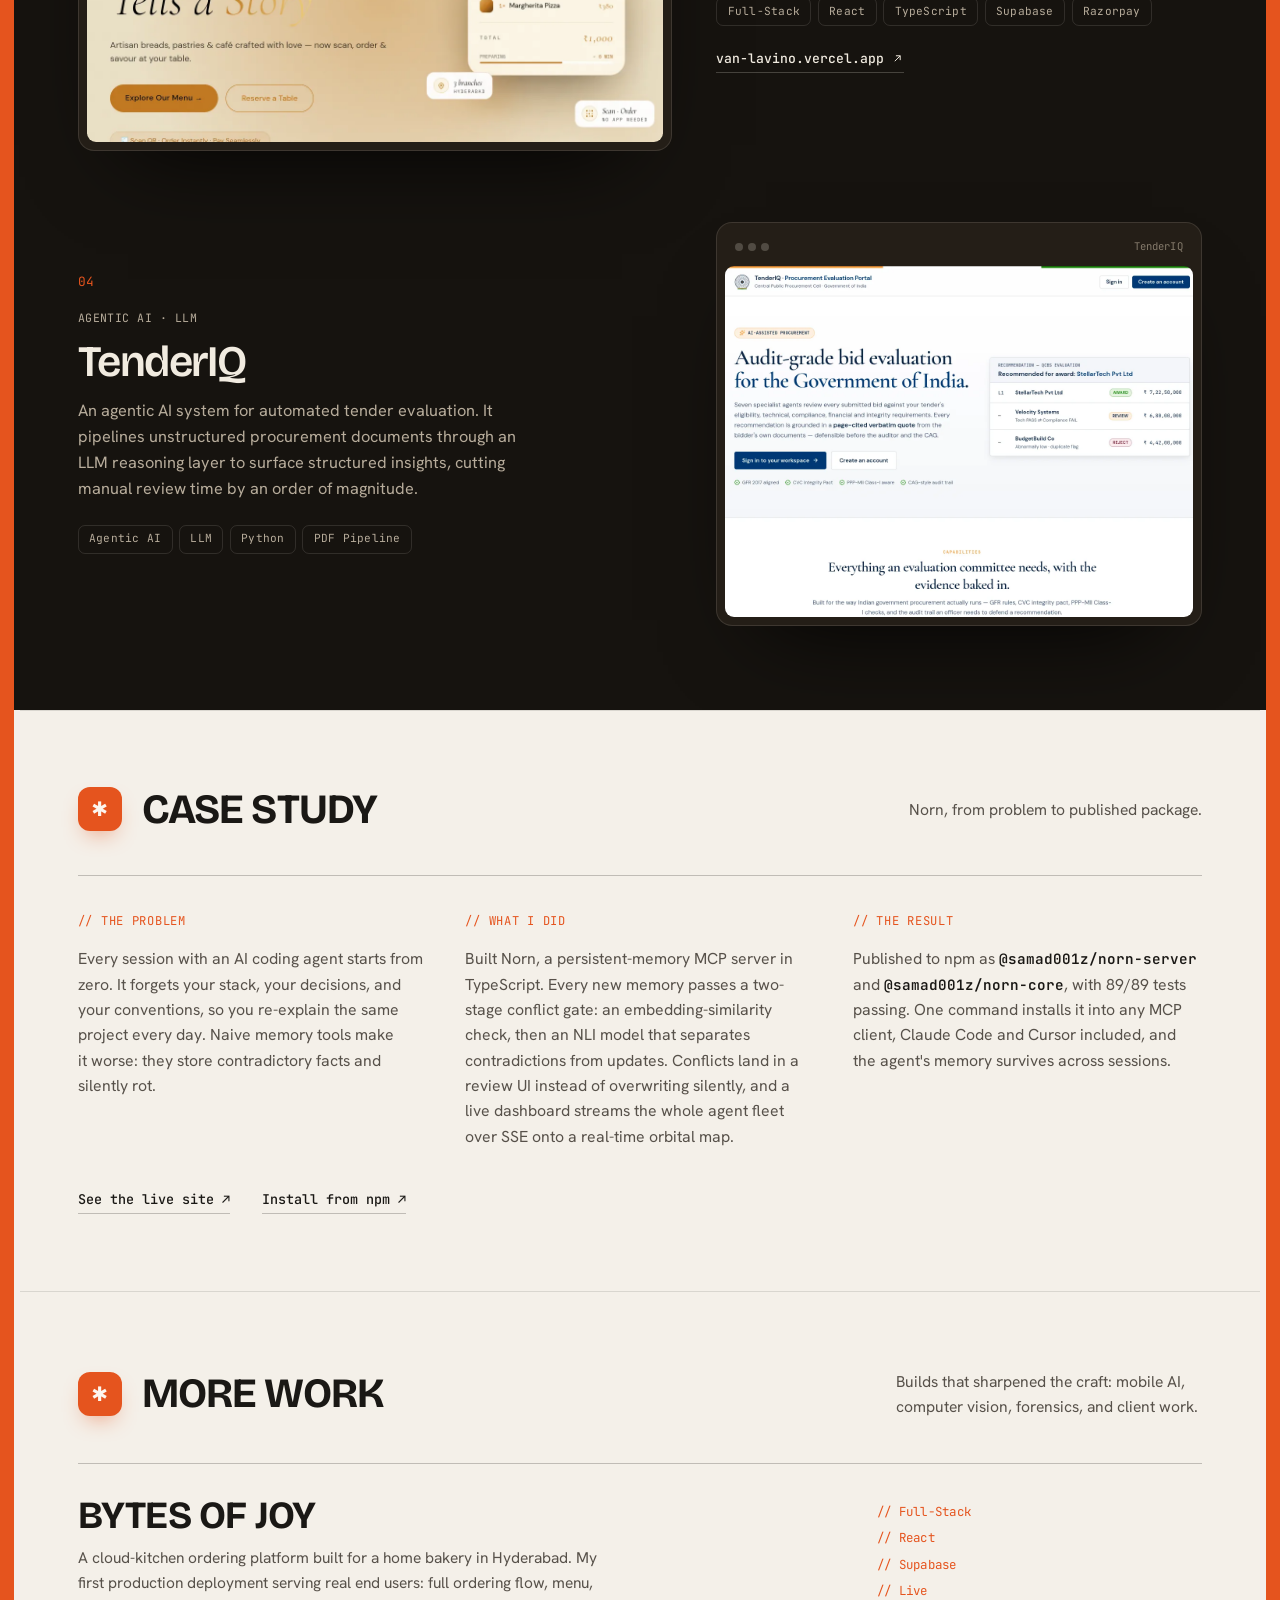
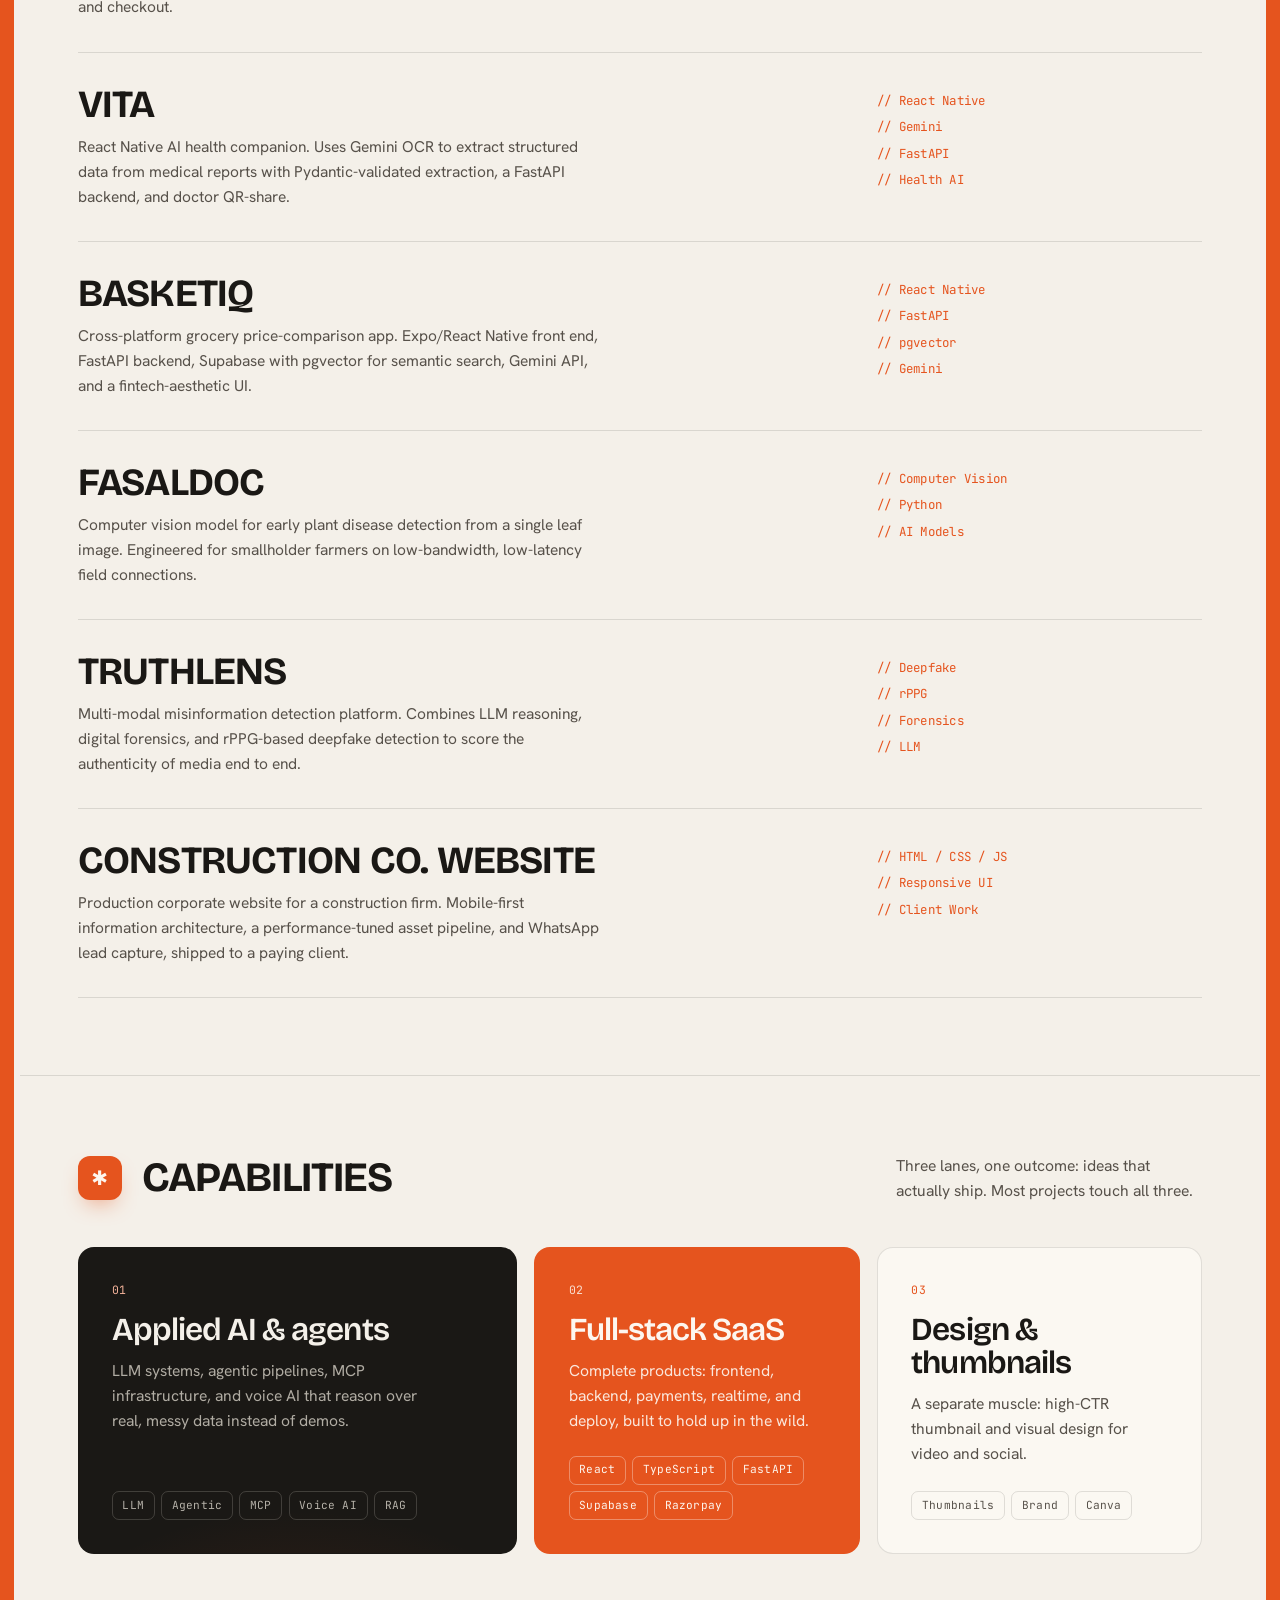
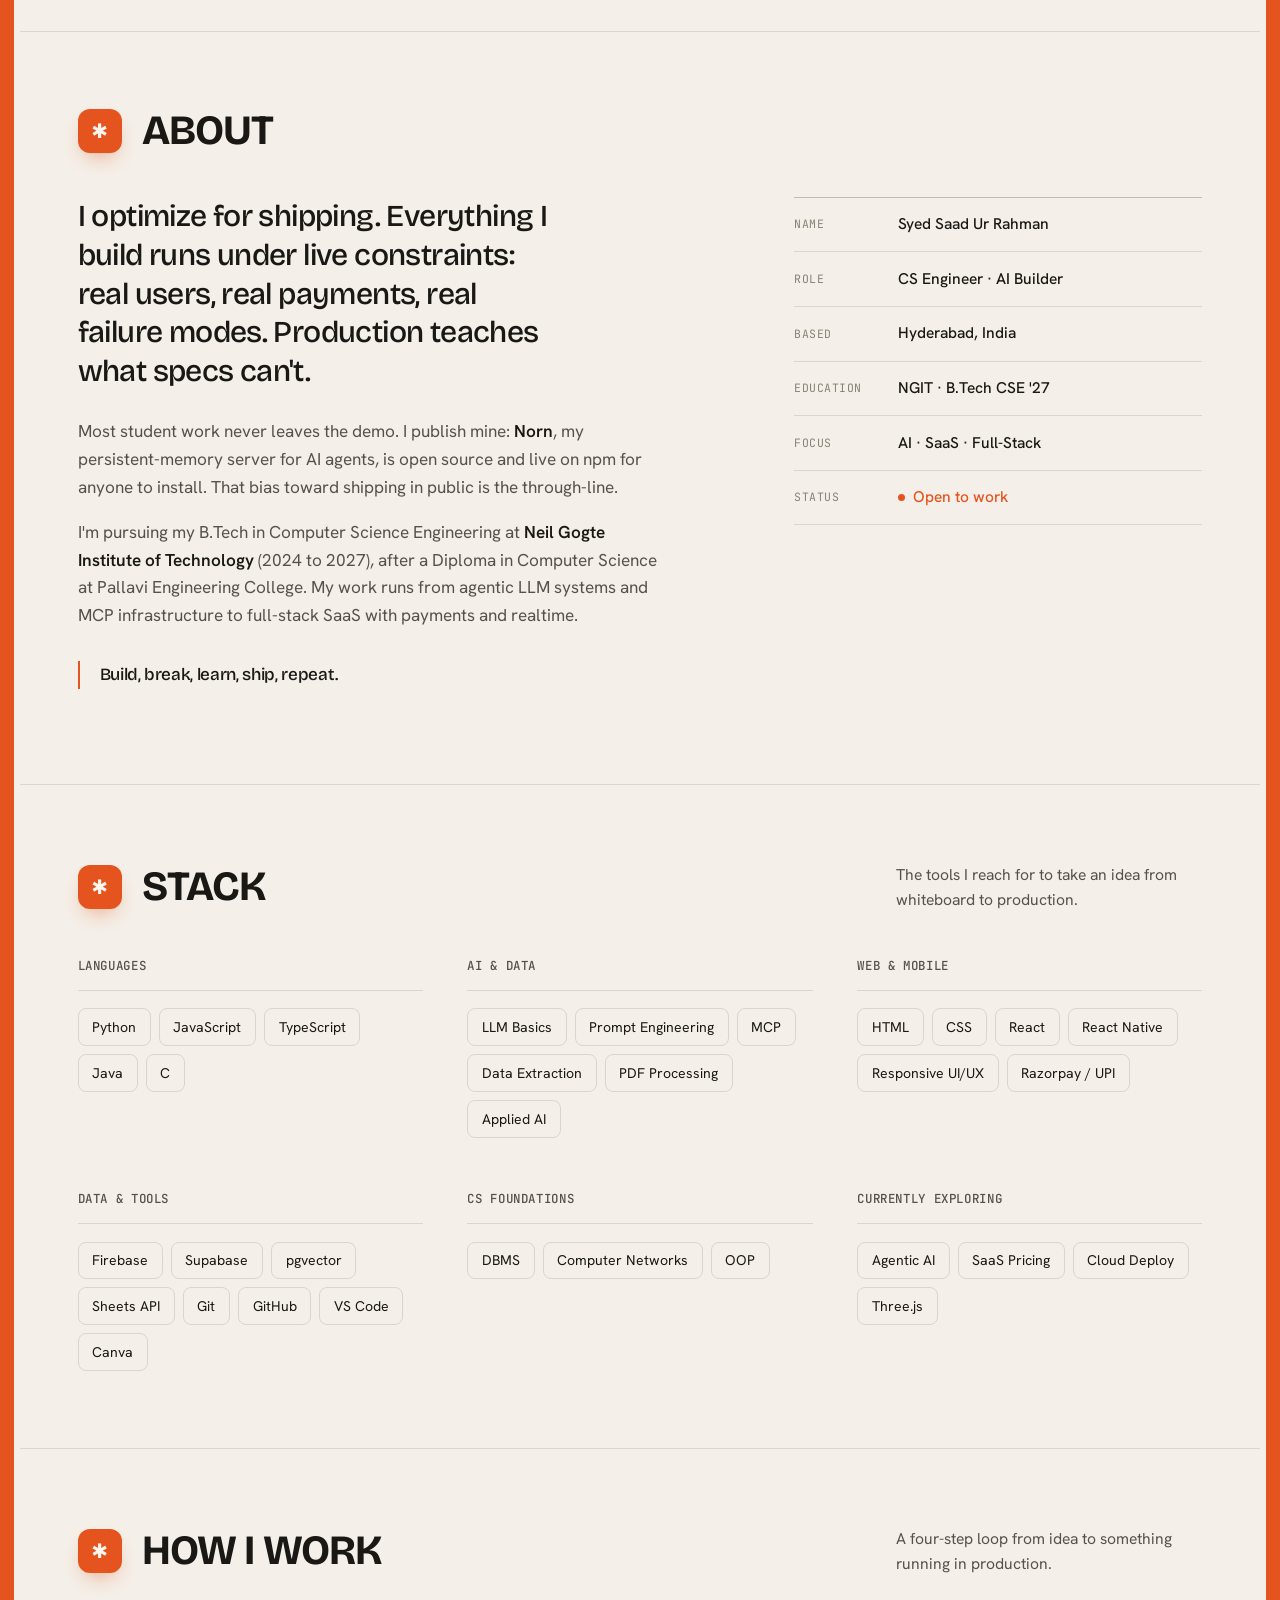
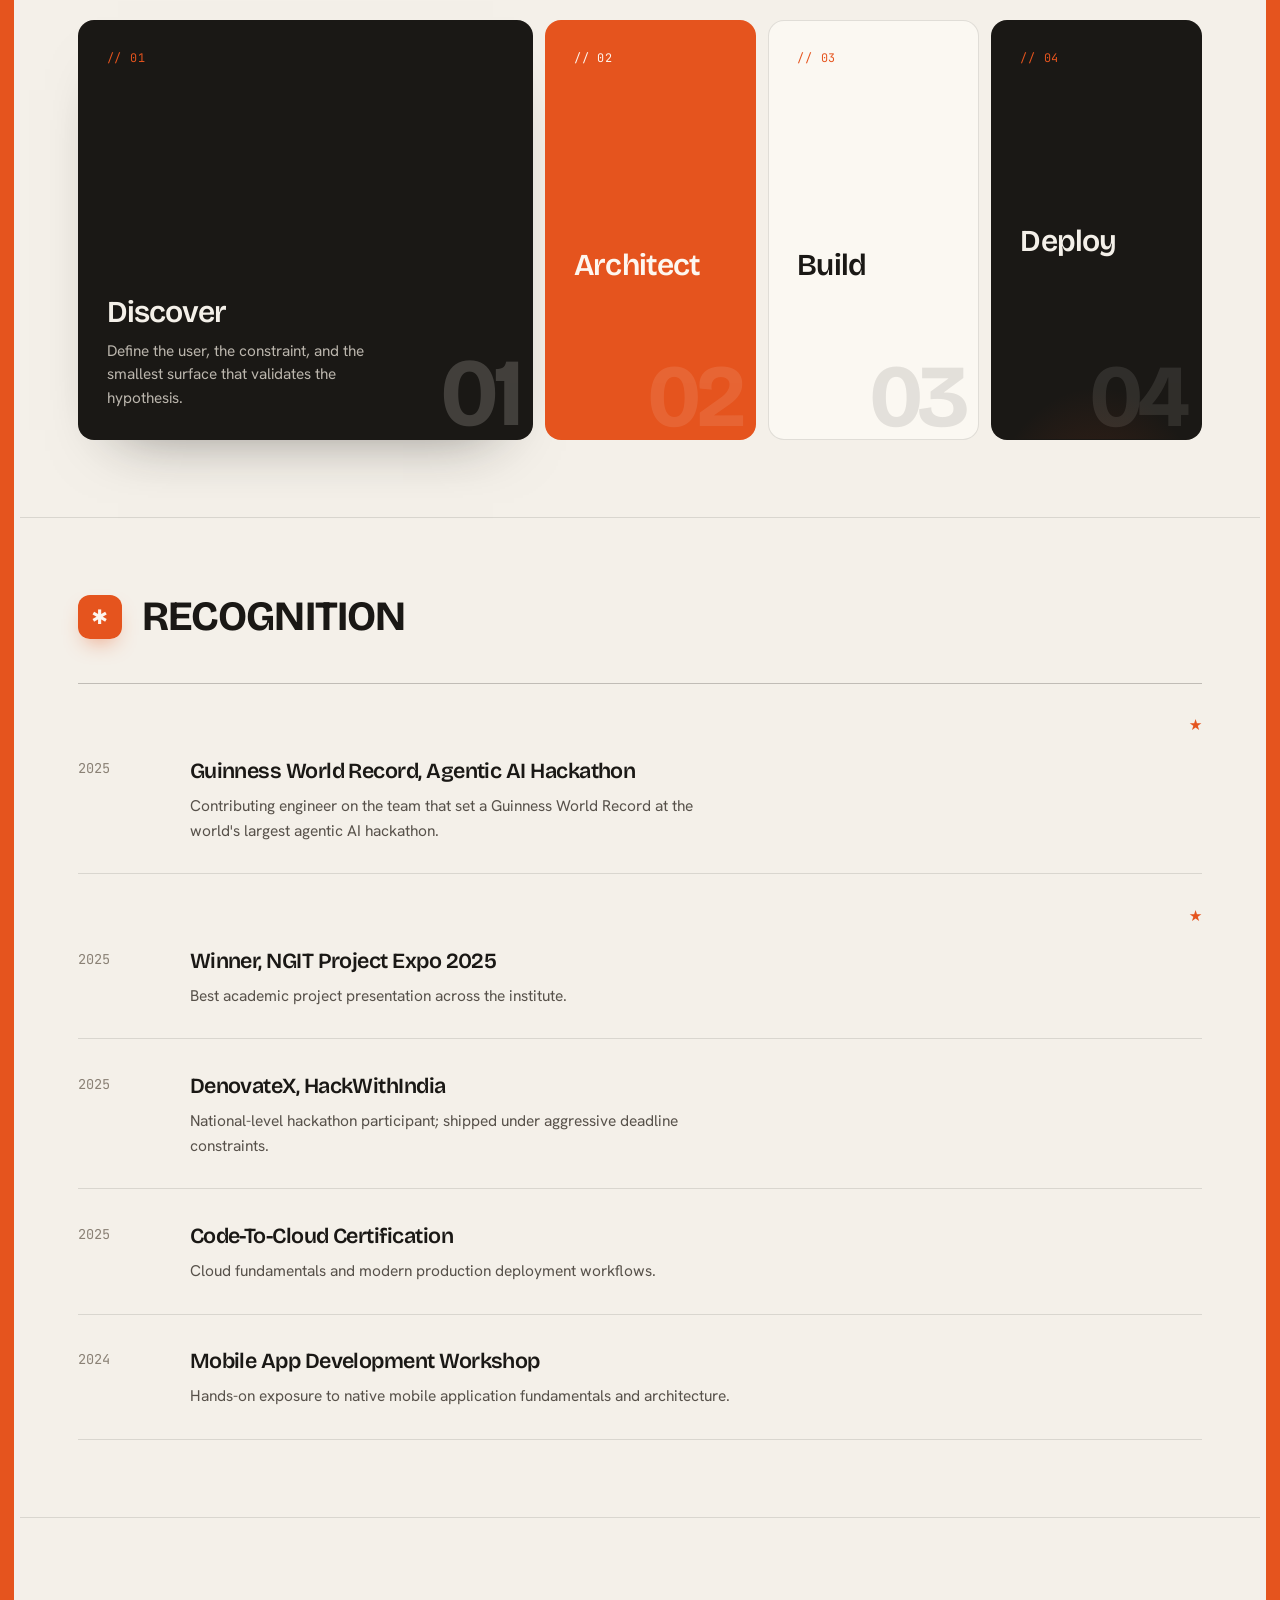
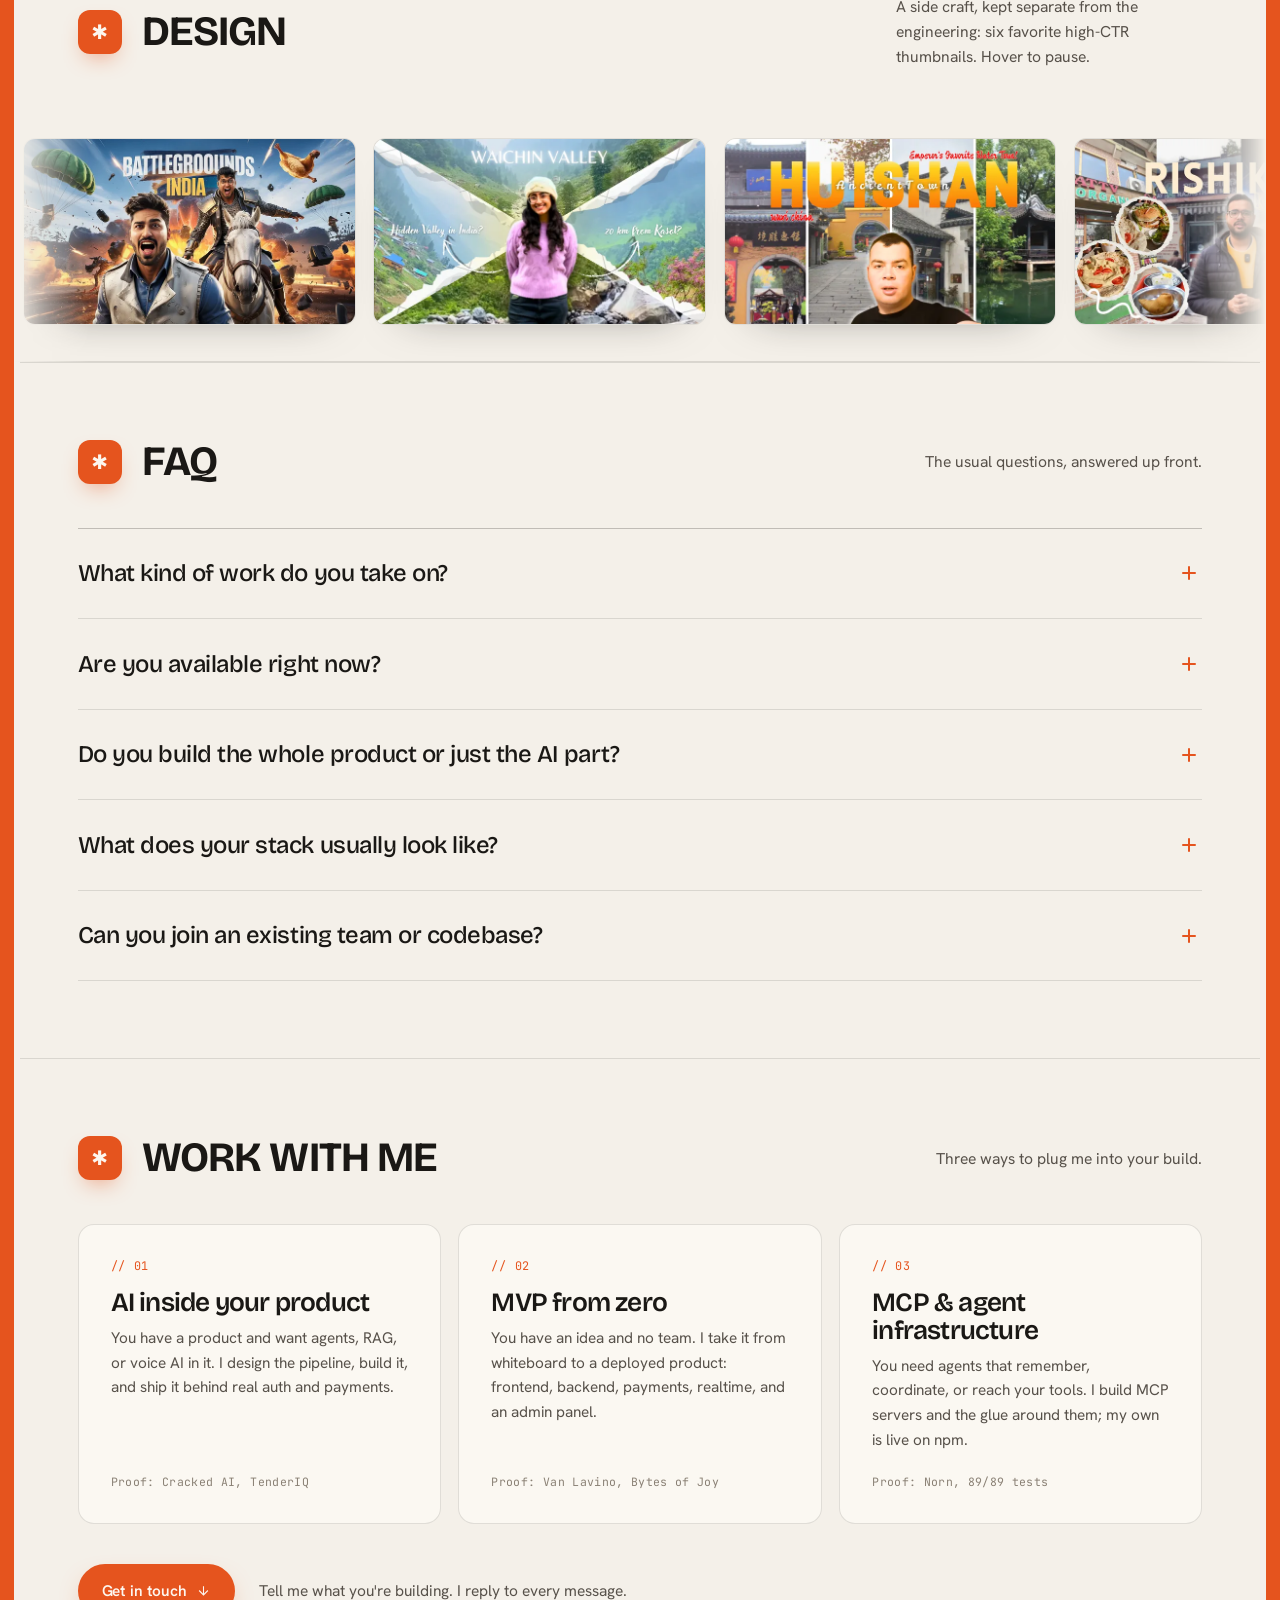
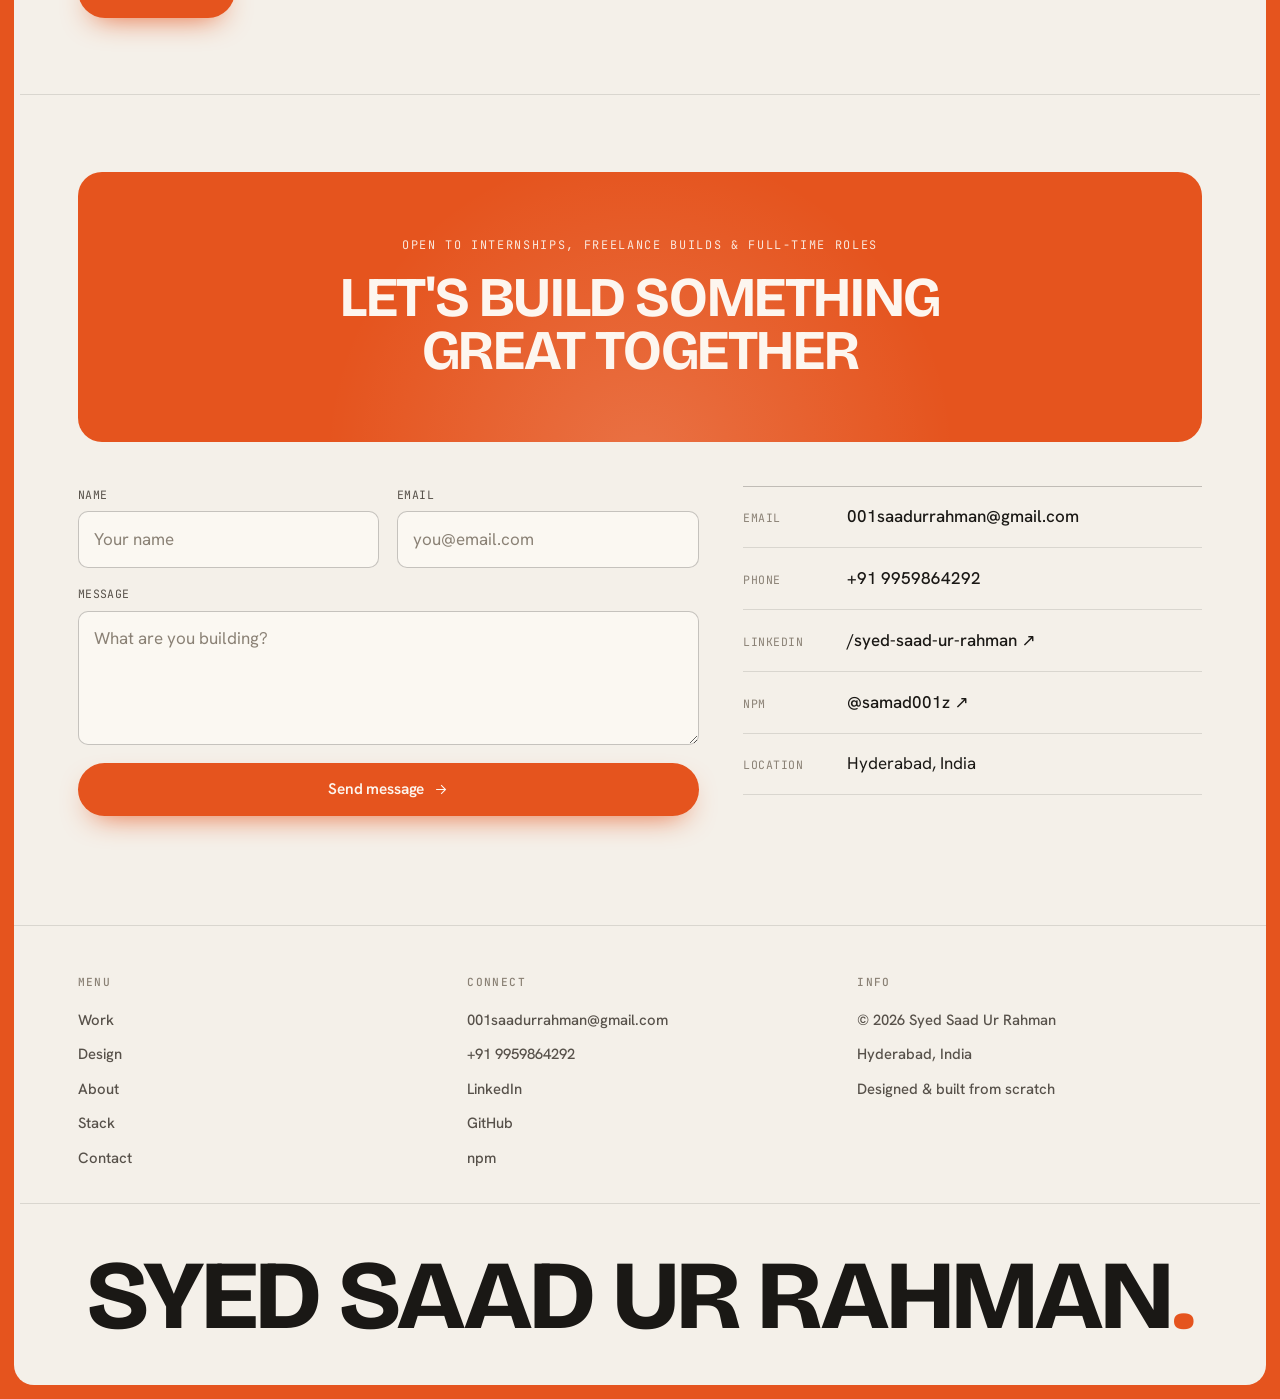
==== commit 18ec7392: "New brand signature: orbital S° mark across favicon, icons, masthead, hero - favicon.svg redrawn: in" ====
--- a/index.html
+++ b/index.html
@@ -118,6 +118,7 @@
       <div class="masthead__inner">
         <div class="masthead__brand">
           <a class="wordmark" href="#top" aria-label="Saad, home">
+            <svg class="wordmark__mark" viewBox="0 0 64 64" aria-hidden="true"><rect width="64" height="64" rx="15" fill="#1a1815"/><path d="M37.5 18 A9 9 0 1 0 28.5 33.5 A9 9 0 1 1 19.5 49" fill="none" stroke="#f4f0e9" stroke-width="7.5" stroke-linecap="round"/><circle cx="43.5" cy="15" r="5.2" fill="#e5541e"/><circle cx="43.5" cy="15" r="2" fill="#1a1815"/></svg>
             SAAD<span class="wordmark__deg">°</span>
           </a>
           <span class="status" aria-label="Currently open to work">
@@ -168,7 +169,7 @@
           </p>
         </div>
         <div class="hero__row" data-hero-title>
-          <span class="hero__tile" aria-hidden="true">S<b>°</b></span>
+          <span class="hero__tile" aria-hidden="true"><svg viewBox="0 0 64 64"><path d="M37.5 18 A9 9 0 1 0 28.5 33.5 A9 9 0 1 1 19.5 49" fill="none" stroke="#f4f0e9" stroke-width="7.5" stroke-linecap="round"/><circle cx="43.5" cy="15" r="5.2" fill="#e5541e"/><circle cx="43.5" cy="15" r="2" fill="#1a1815"/></svg></span>
           <h1 class="hero__name"><span class="line"><span class="line__in">SAAD<em>°</em></span></span></h1>
         </div>
       </section>
--- a/styles.css
+++ b/styles.css
@@ -152,8 +152,15 @@
   letter-spacing: -0.03em;
   line-height: 1;
   display: inline-flex;
-  align-items: baseline;
-}
+  align-items: center;
+  gap: 0.55rem;
+}
+.wordmark__mark {
+  width: 30px; height: 30px;
+  flex: none;
+  transition: transform 0.4s var(--e-out);
+}
+.wordmark:hover .wordmark__mark { transform: rotate(-8deg); }
 .wordmark__deg { color: var(--accent); }
 
 .masthead__nav {
@@ -416,7 +423,7 @@
   transition: transform 0.4s var(--e-out);
 }
 .hero__tile:hover { transform: rotate(0deg) scale(1.04); }
-.hero__tile b { color: var(--accent); font-weight: 700; }
+.hero__tile svg { width: 68%; height: 68%; }
 .hero__name {
   font-family: var(--display);
   font-weight: 700;
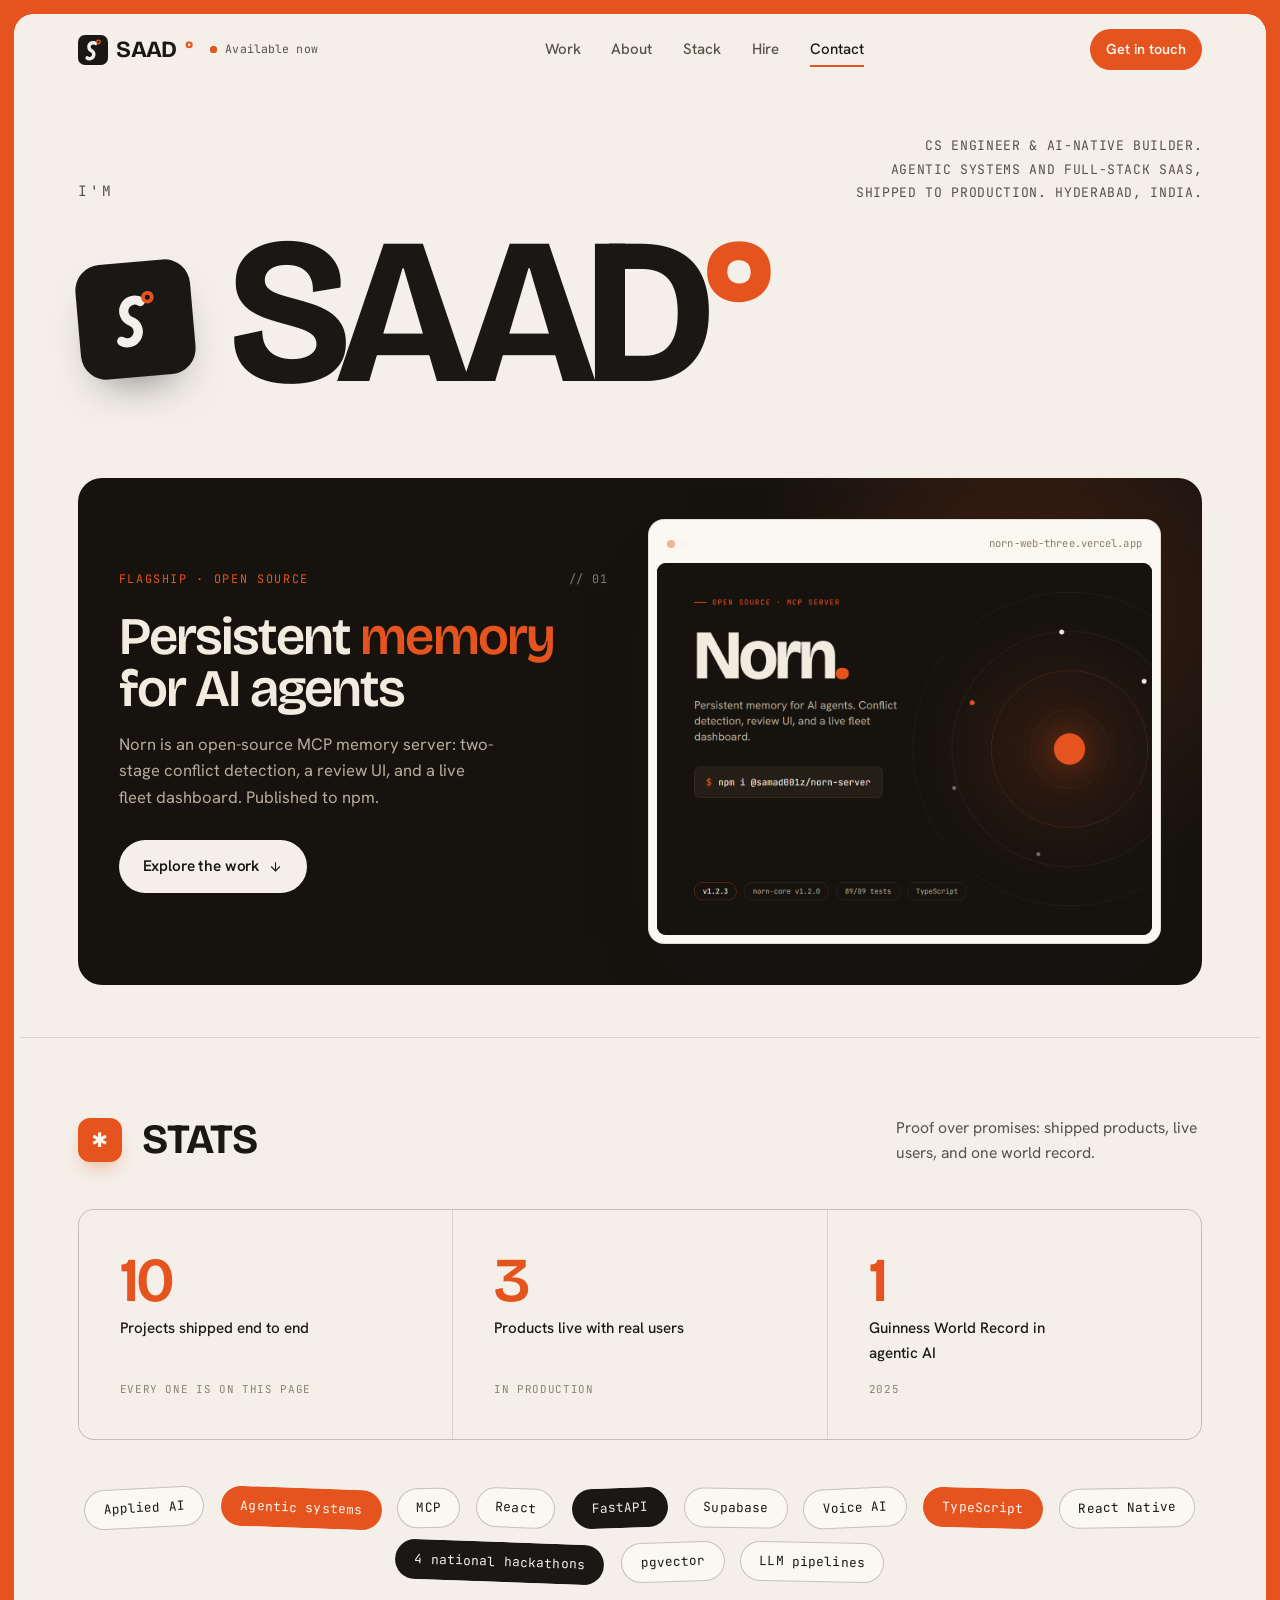
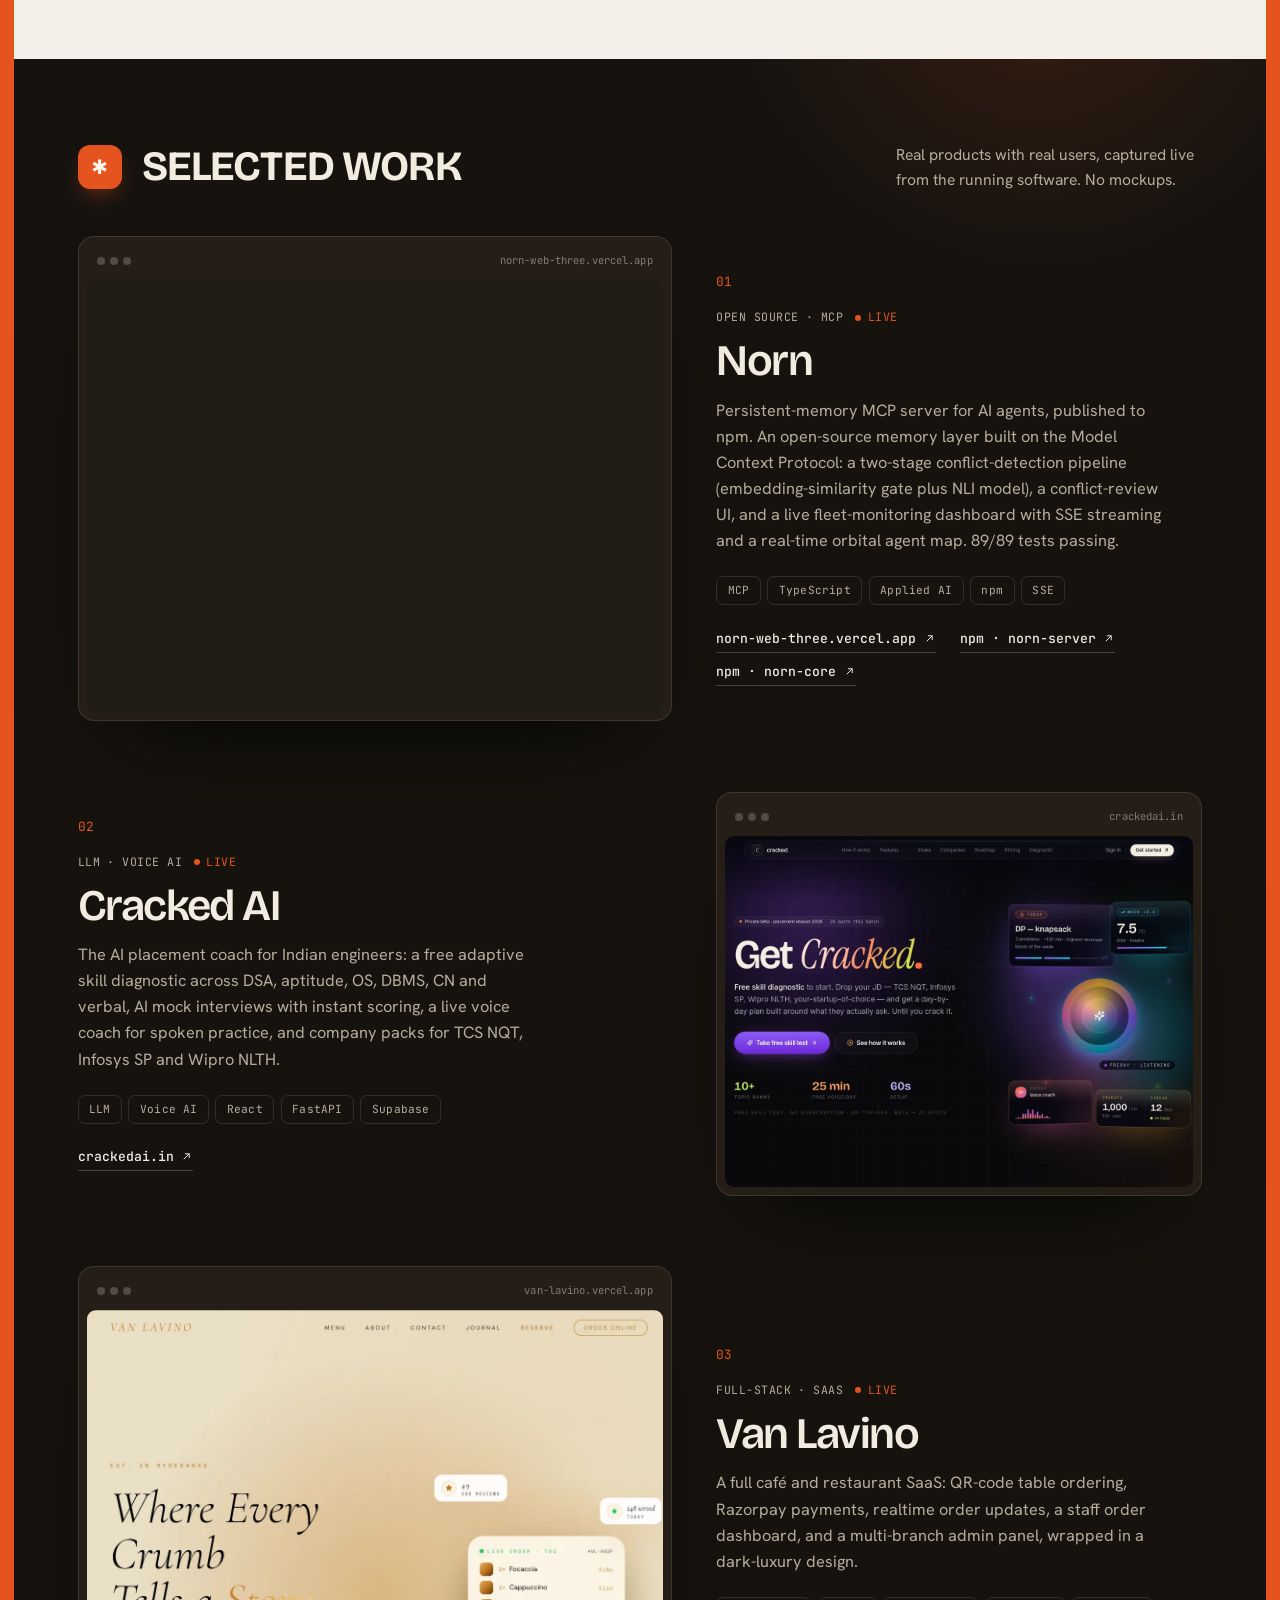
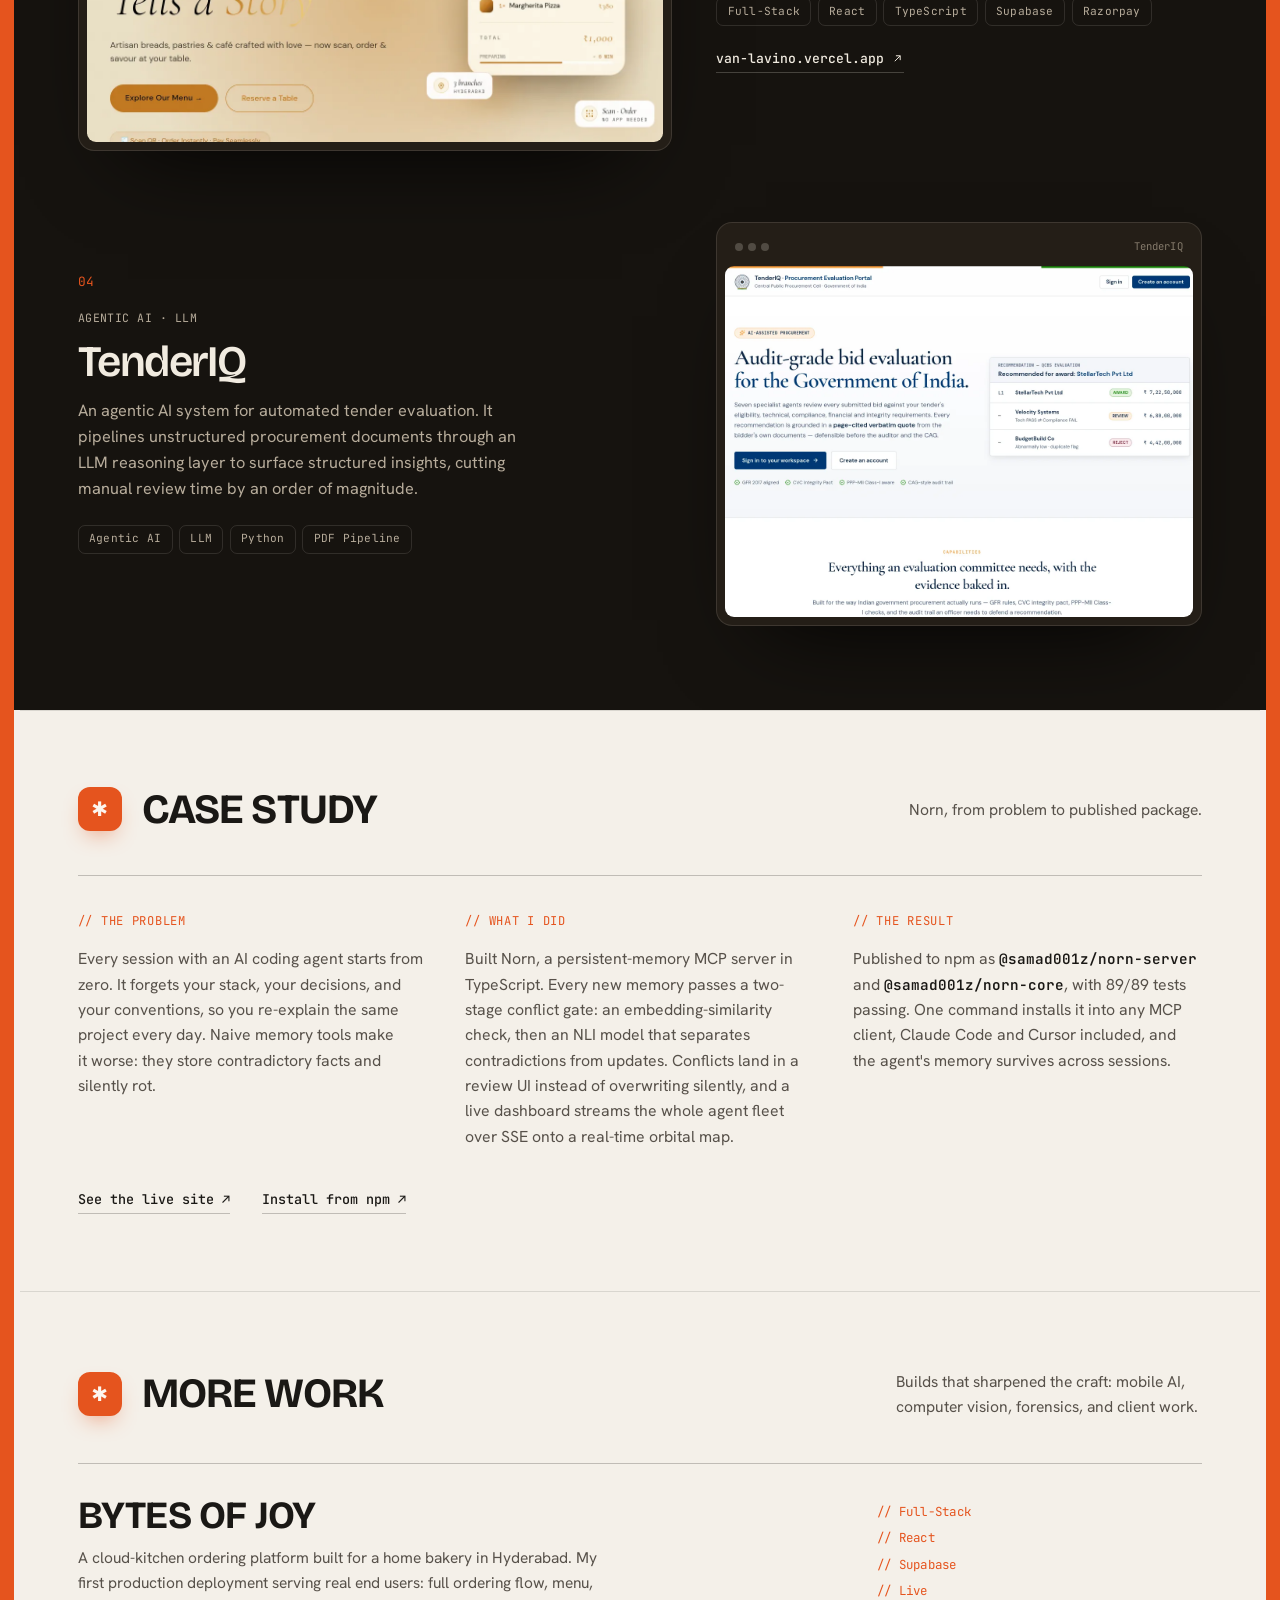
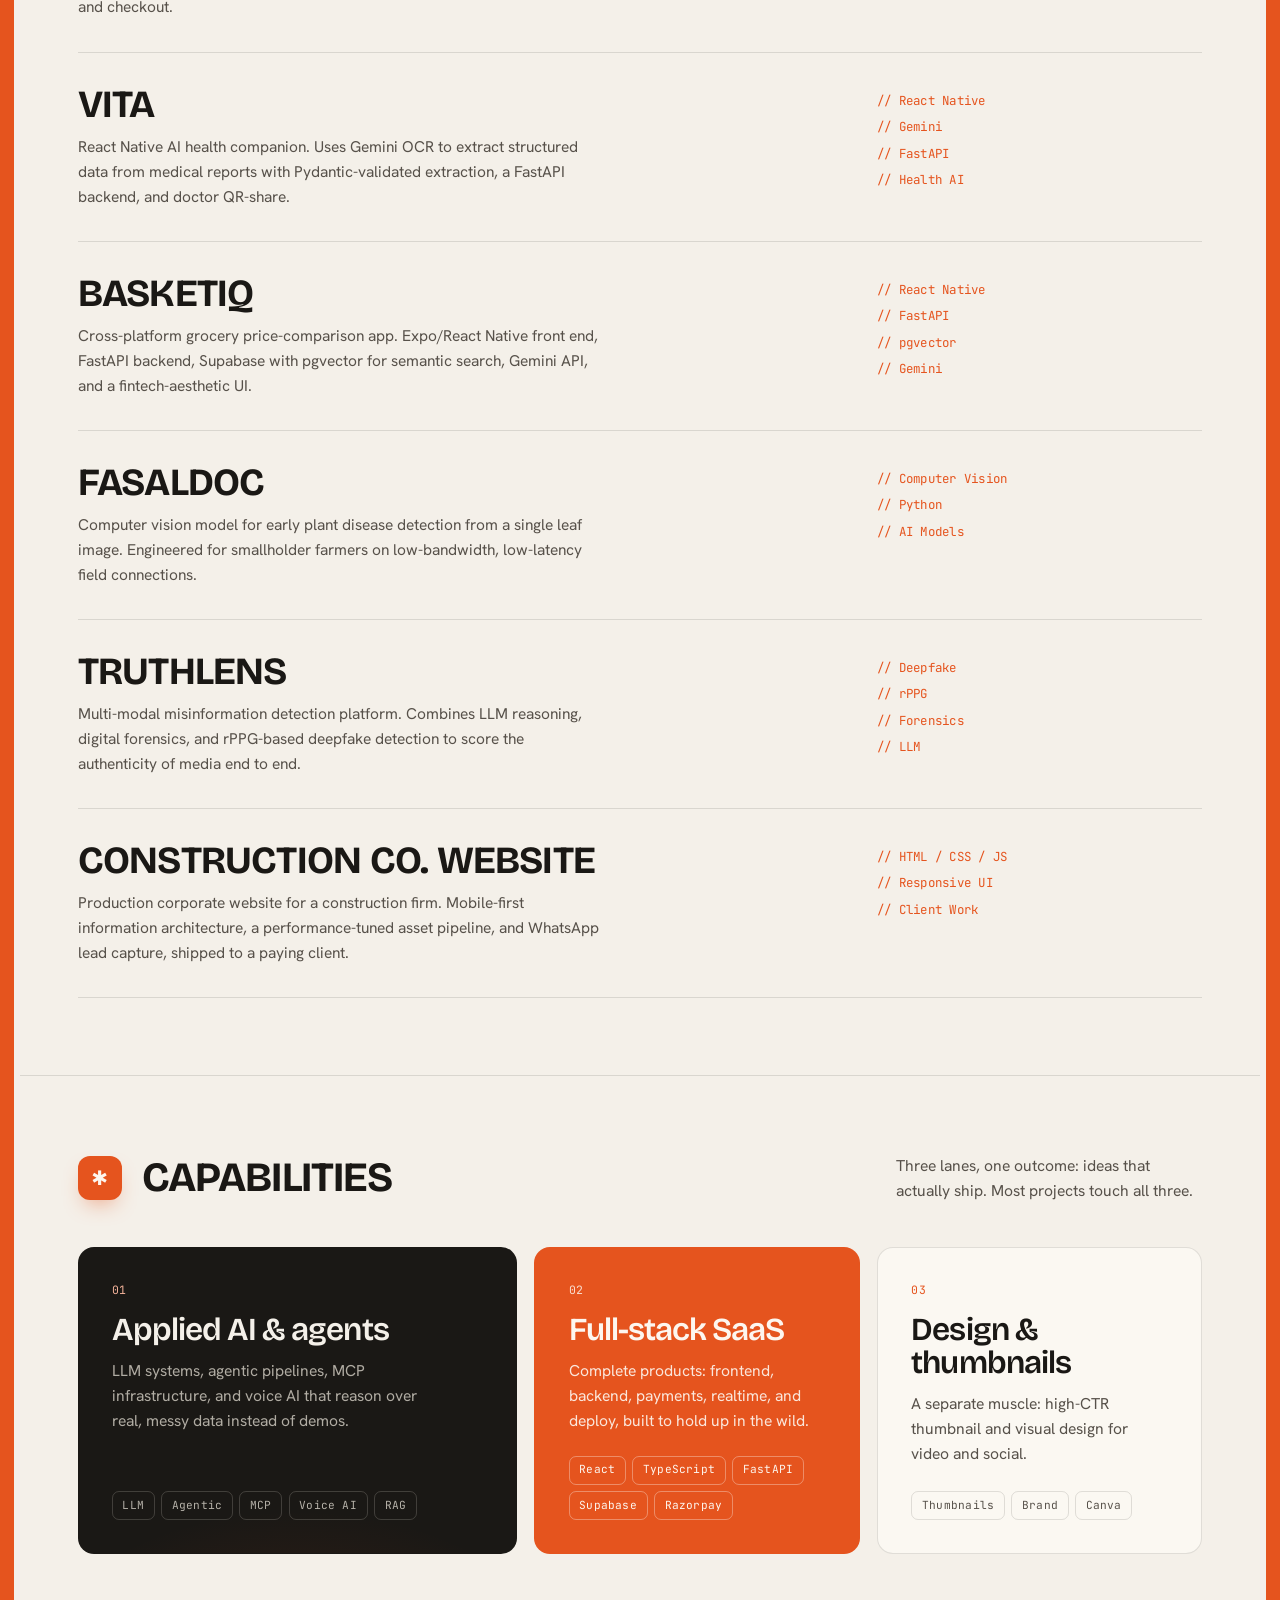
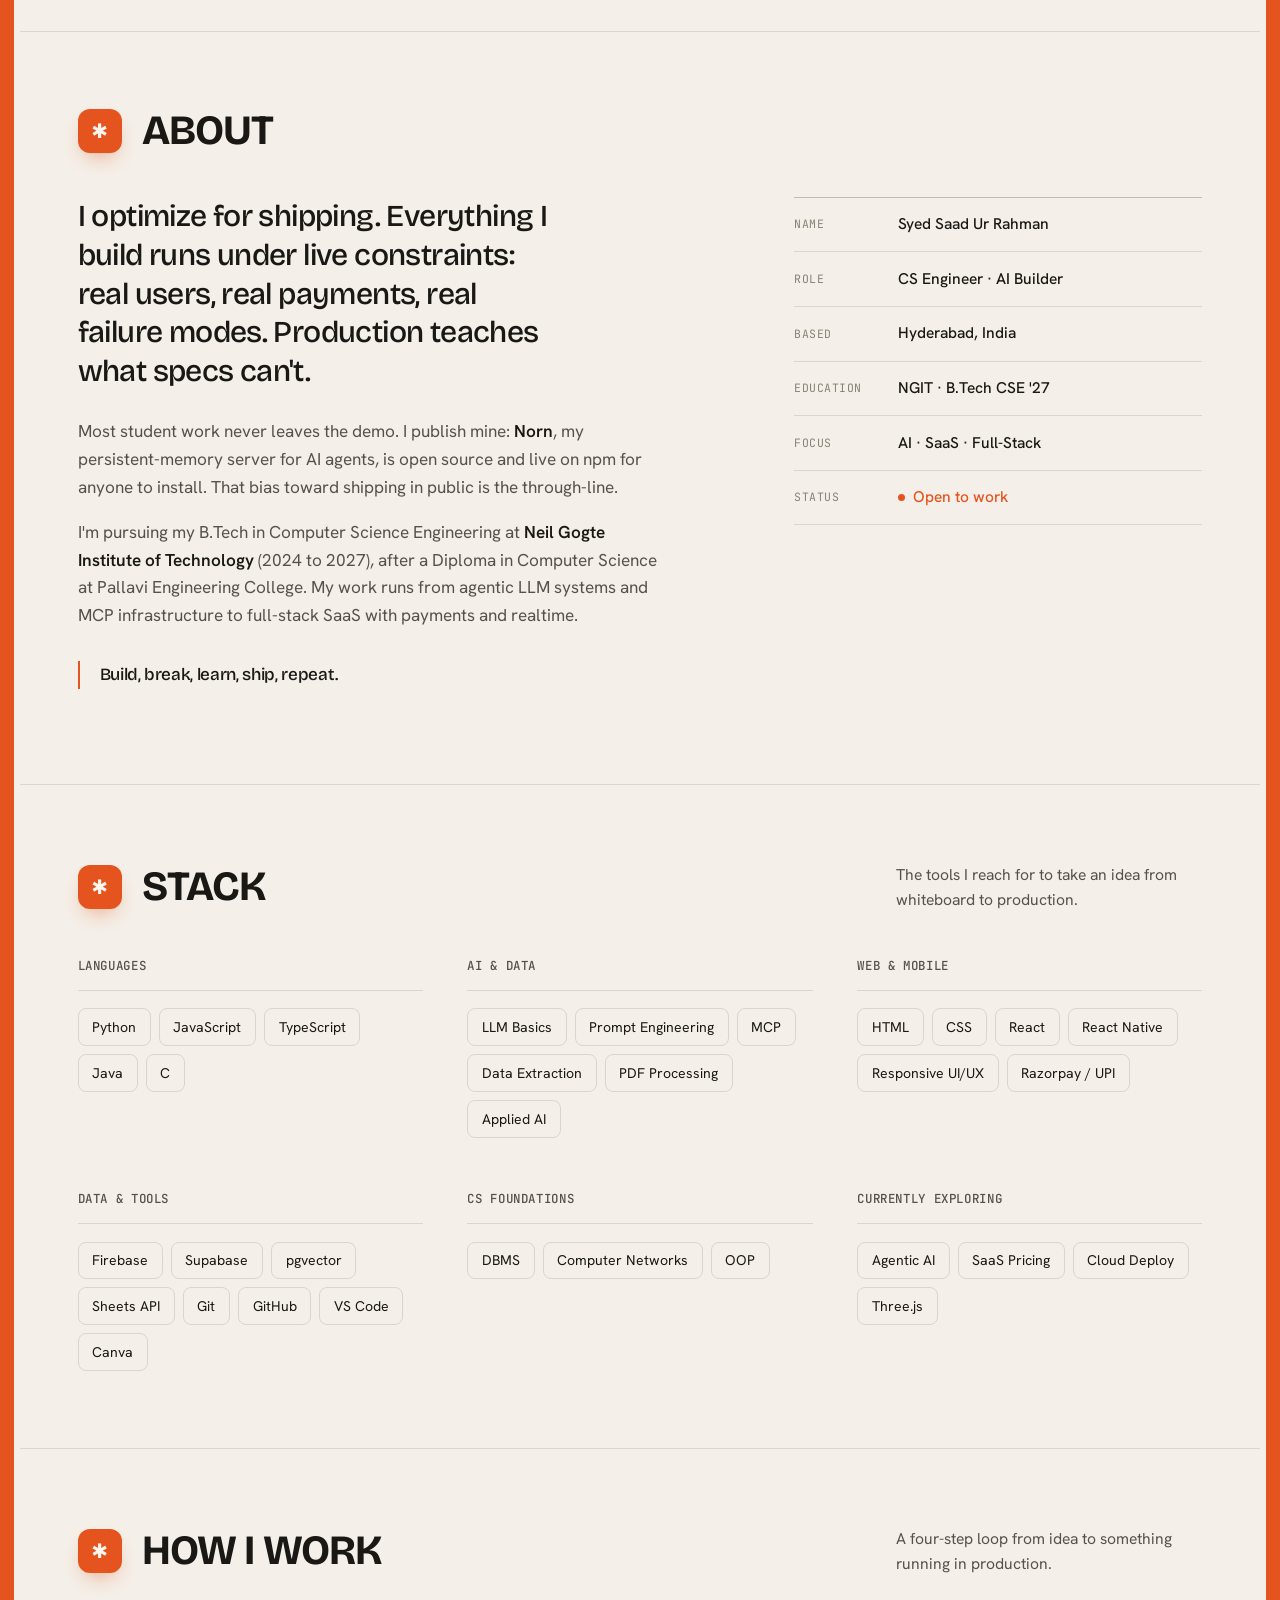
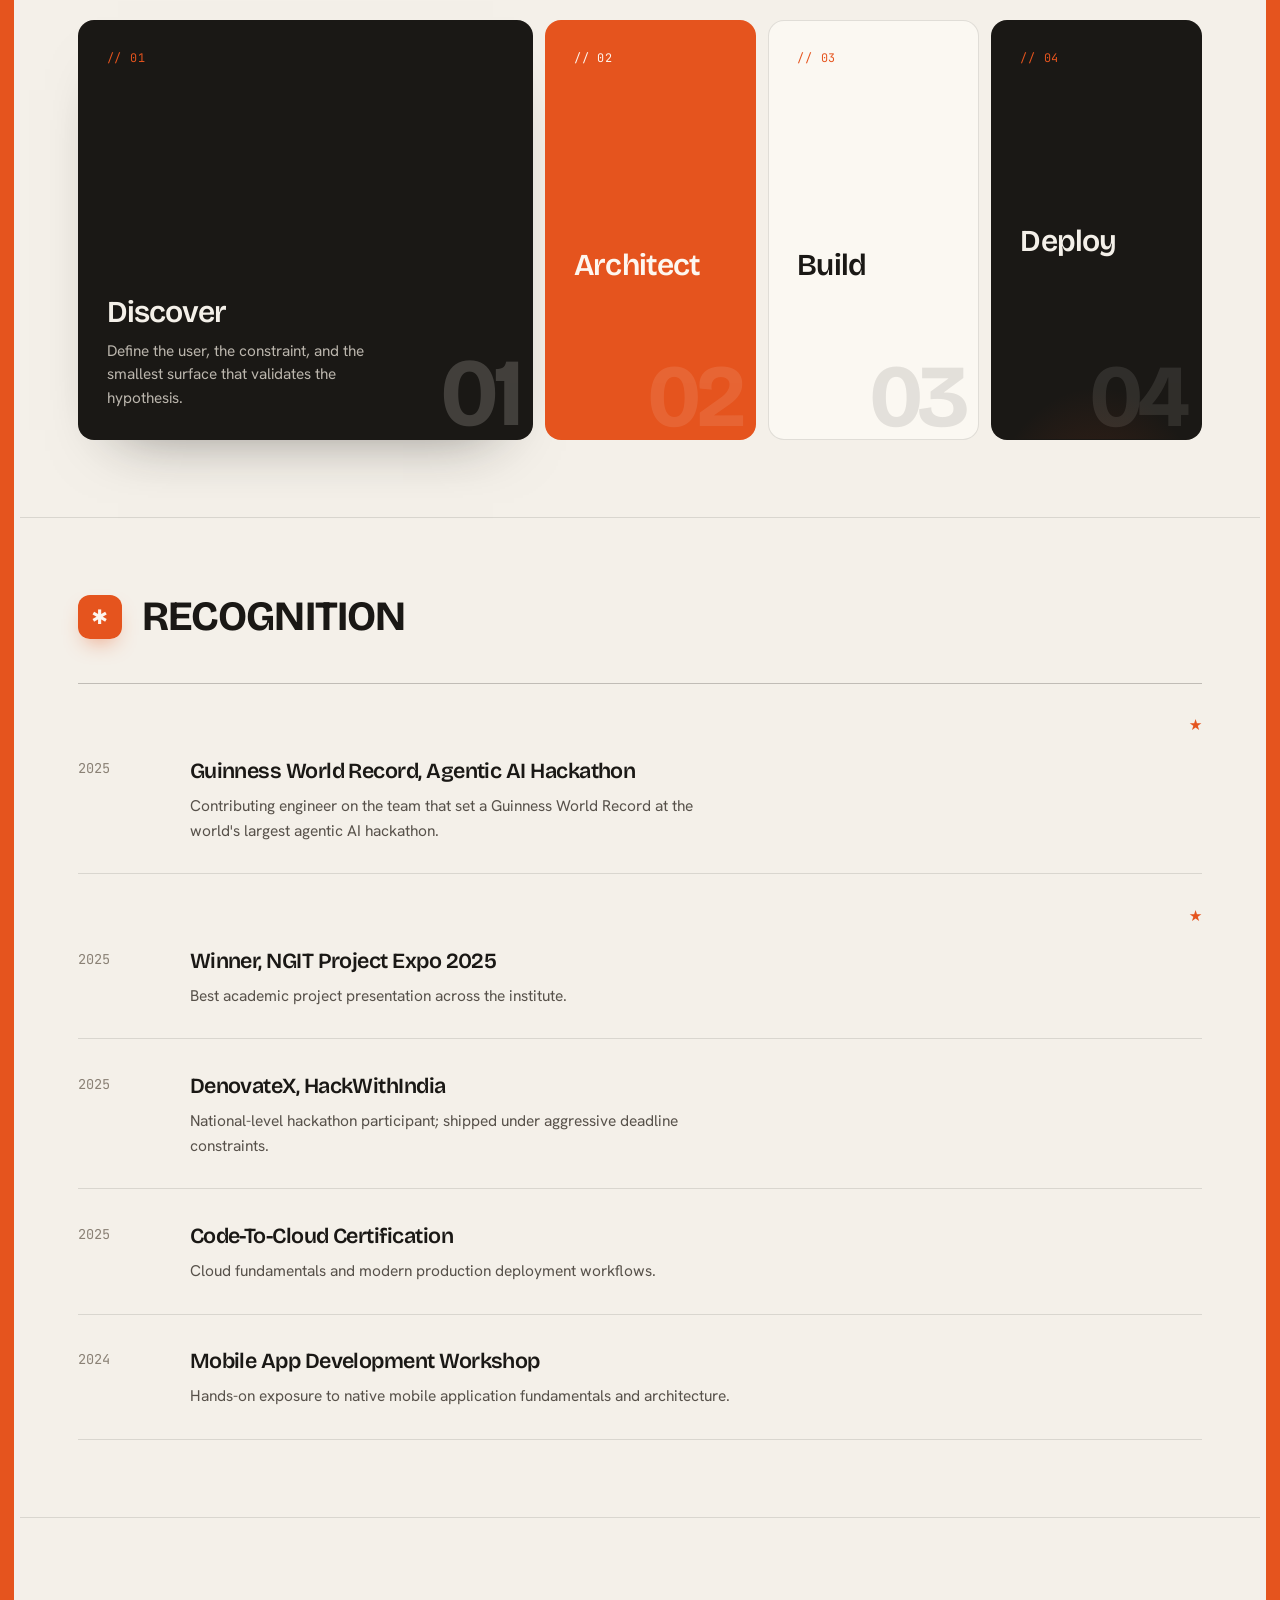
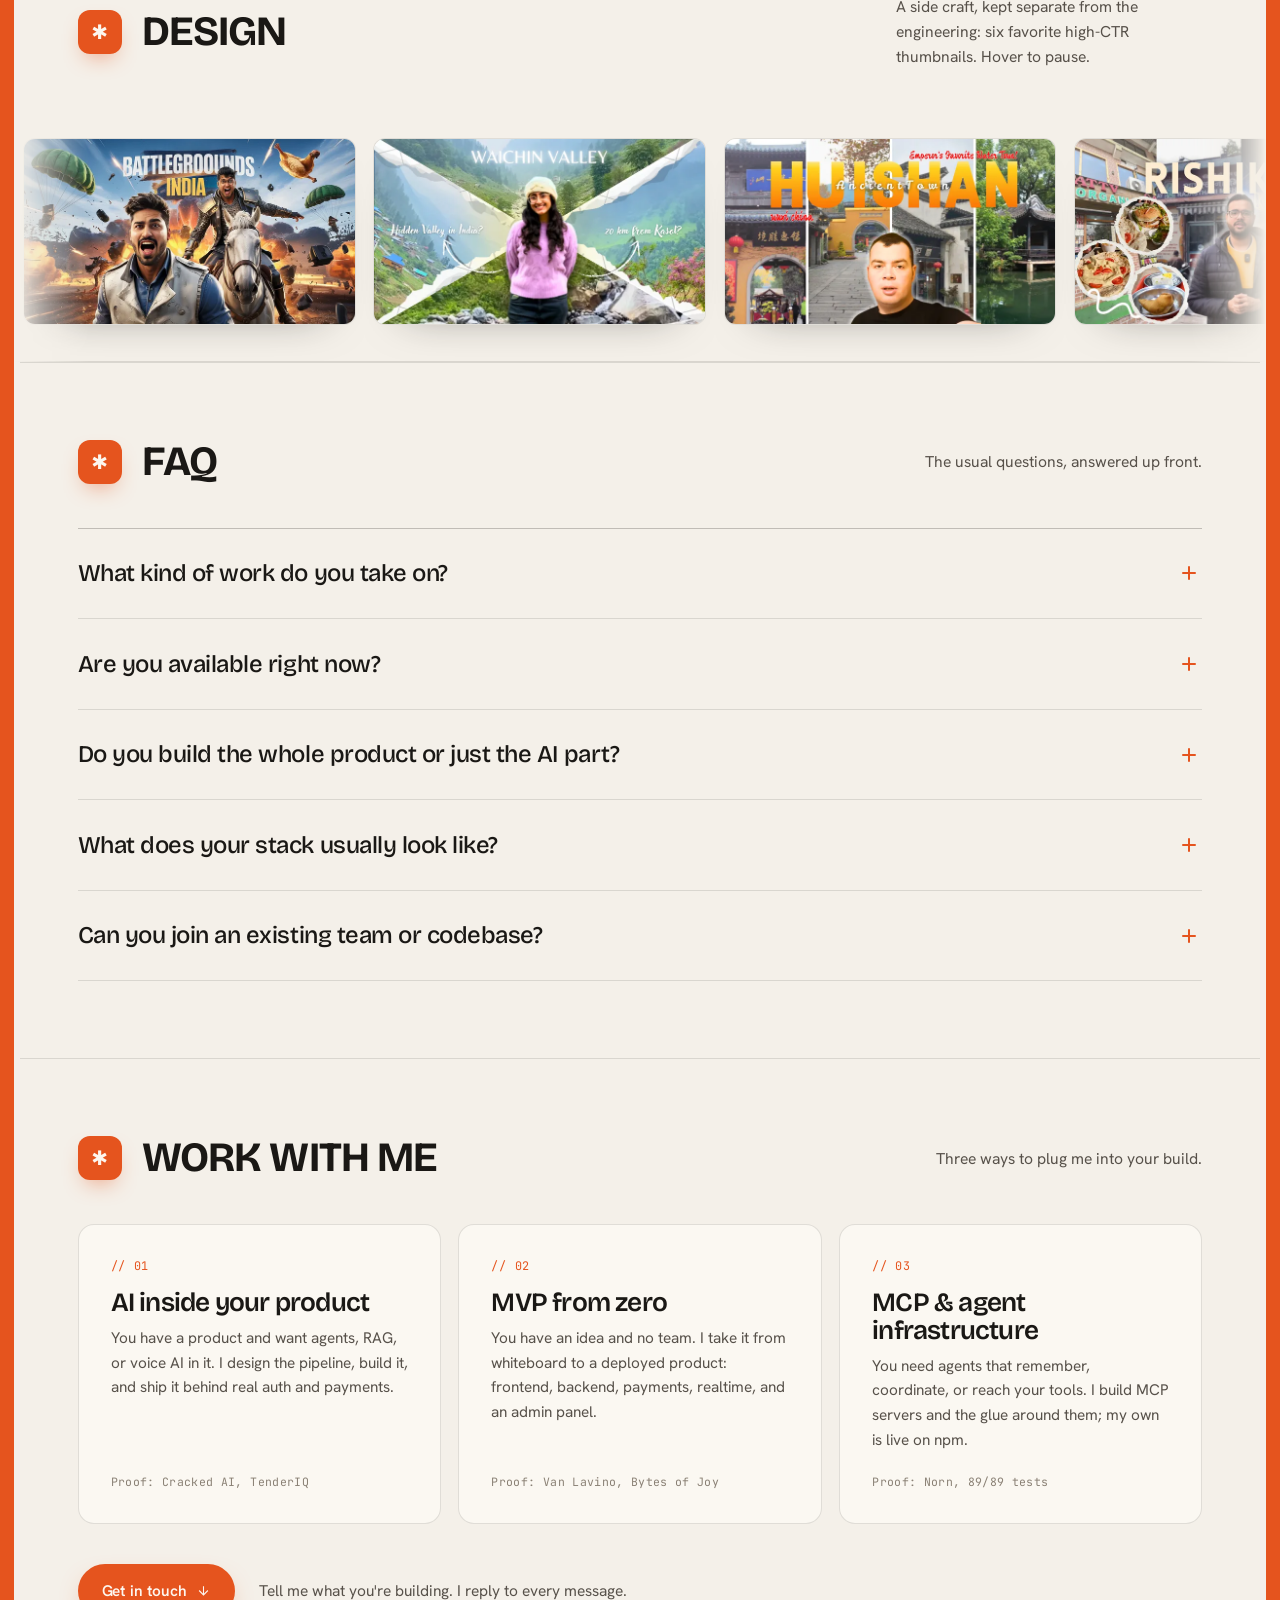
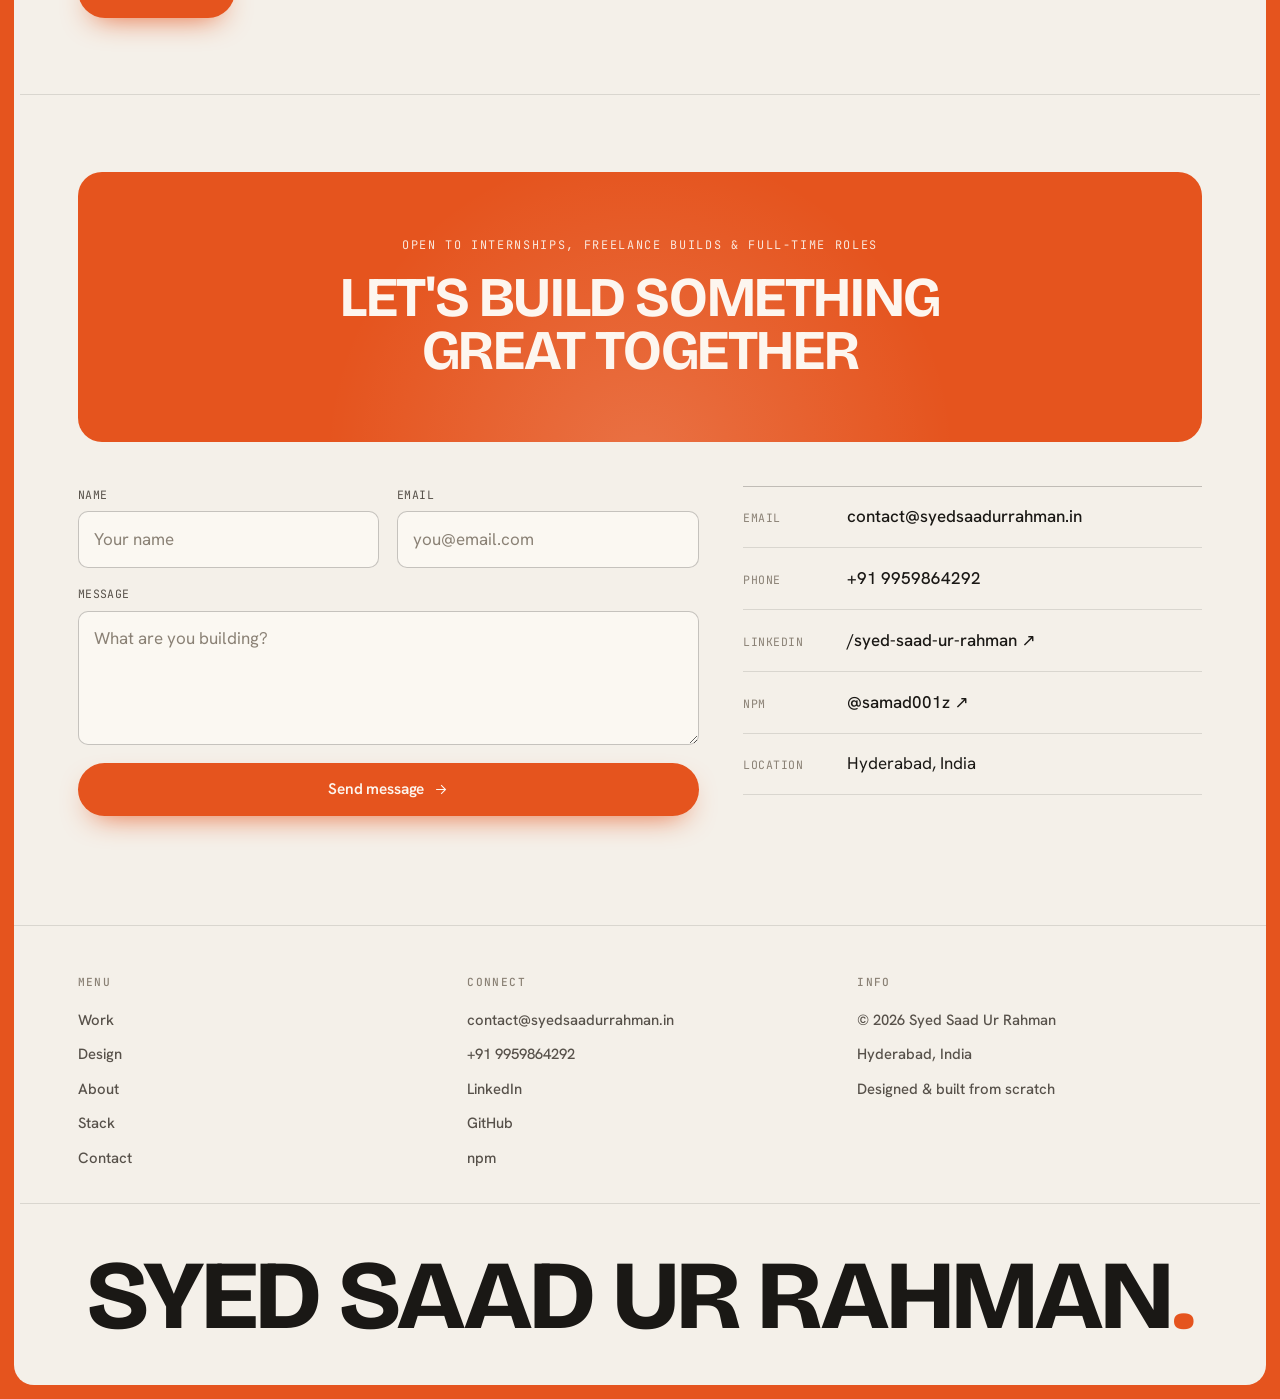
==== commit 6bdf67a6: "Update contact email to contact@syedsaadurrahman.in Co-Authored-By: Claude Fable 5 <noreply@anthropi" ====
--- a/index.html
+++ b/index.html
@@ -28,11 +28,11 @@
   <meta name="twitter:description" content="Author of Norn, a persistent-memory MCP server for AI agents live on npm. Agentic systems and full-stack SaaS in production. Hyderabad, India." />
   <meta name="twitter:image" content="https://portfolio-001z.vercel.app/assets/og.jpg" />
 
-  <!-- Icons -->
-  <link rel="icon" href="/favicon.svg" type="image/svg+xml" />
-  <link rel="icon" href="/icon-32.png" sizes="32x32" type="image/png" />
-  <link rel="apple-touch-icon" href="/apple-touch-icon.png" />
-  <link rel="manifest" href="/site.webmanifest" />
+  <!-- Icons (?v=2 busts stale favicon caches from the previous mark) -->
+  <link rel="icon" href="/favicon.svg?v=2" type="image/svg+xml" />
+  <link rel="icon" href="/icon-32.png?v=2" sizes="32x32" type="image/png" />
+  <link rel="apple-touch-icon" href="/apple-touch-icon.png?v=2" />
+  <link rel="manifest" href="/site.webmanifest?v=2" />
 
   <!-- Structured data -->
   <script type="application/ld+json">
@@ -47,7 +47,7 @@
         "image": "https://portfolio-001z.vercel.app/assets/og.jpg",
         "jobTitle": "AI Engineer",
         "description": "AI engineer and author of Norn, a persistent-memory MCP server for AI agents live on npm. Ships agentic systems and full-stack SaaS to production.",
-        "email": "mailto:001saadurrahman@gmail.com",
+        "email": "mailto:contact@syedsaadurrahman.in",
         "address": {
           "@type": "PostalAddress",
           "addressLocality": "Hyderabad",
@@ -152,7 +152,7 @@
         <a href="#contact">Contact</a>
       </nav>
       <div class="mobile-nav__foot">
-        <a href="mailto:001saadurrahman@gmail.com">001saadurrahman@gmail.com</a>
+        <a href="mailto:contact@syedsaadurrahman.in">contact@syedsaadurrahman.in</a>
         <a href="tel:+919959864292">+91 9959864292</a>
       </div>
     </div>
@@ -789,7 +789,7 @@
           <dl class="contact__index" data-reveal>
             <div class="contact__item">
               <dt>Email</dt>
-              <dd><a href="mailto:001saadurrahman@gmail.com">001saadurrahman@gmail.com</a></dd>
+              <dd><a href="mailto:contact@syedsaadurrahman.in">contact@syedsaadurrahman.in</a></dd>
             </div>
             <div class="contact__item">
               <dt>Phone</dt>
@@ -827,7 +827,7 @@
         <div class="footer__col">
           <h4>Connect</h4>
           <ul>
-            <li><a href="mailto:001saadurrahman@gmail.com">001saadurrahman@gmail.com</a></li>
+            <li><a href="mailto:contact@syedsaadurrahman.in">contact@syedsaadurrahman.in</a></li>
             <li><a href="tel:+919959864292">+91 9959864292</a></li>
             <li><a href="https://www.linkedin.com/in/syed-saad-ur-rahman-16720130b/" target="_blank" rel="noopener">LinkedIn</a></li>
             <li><a href="https://github.com/samad001z" target="_blank" rel="noopener">GitHub</a></li>
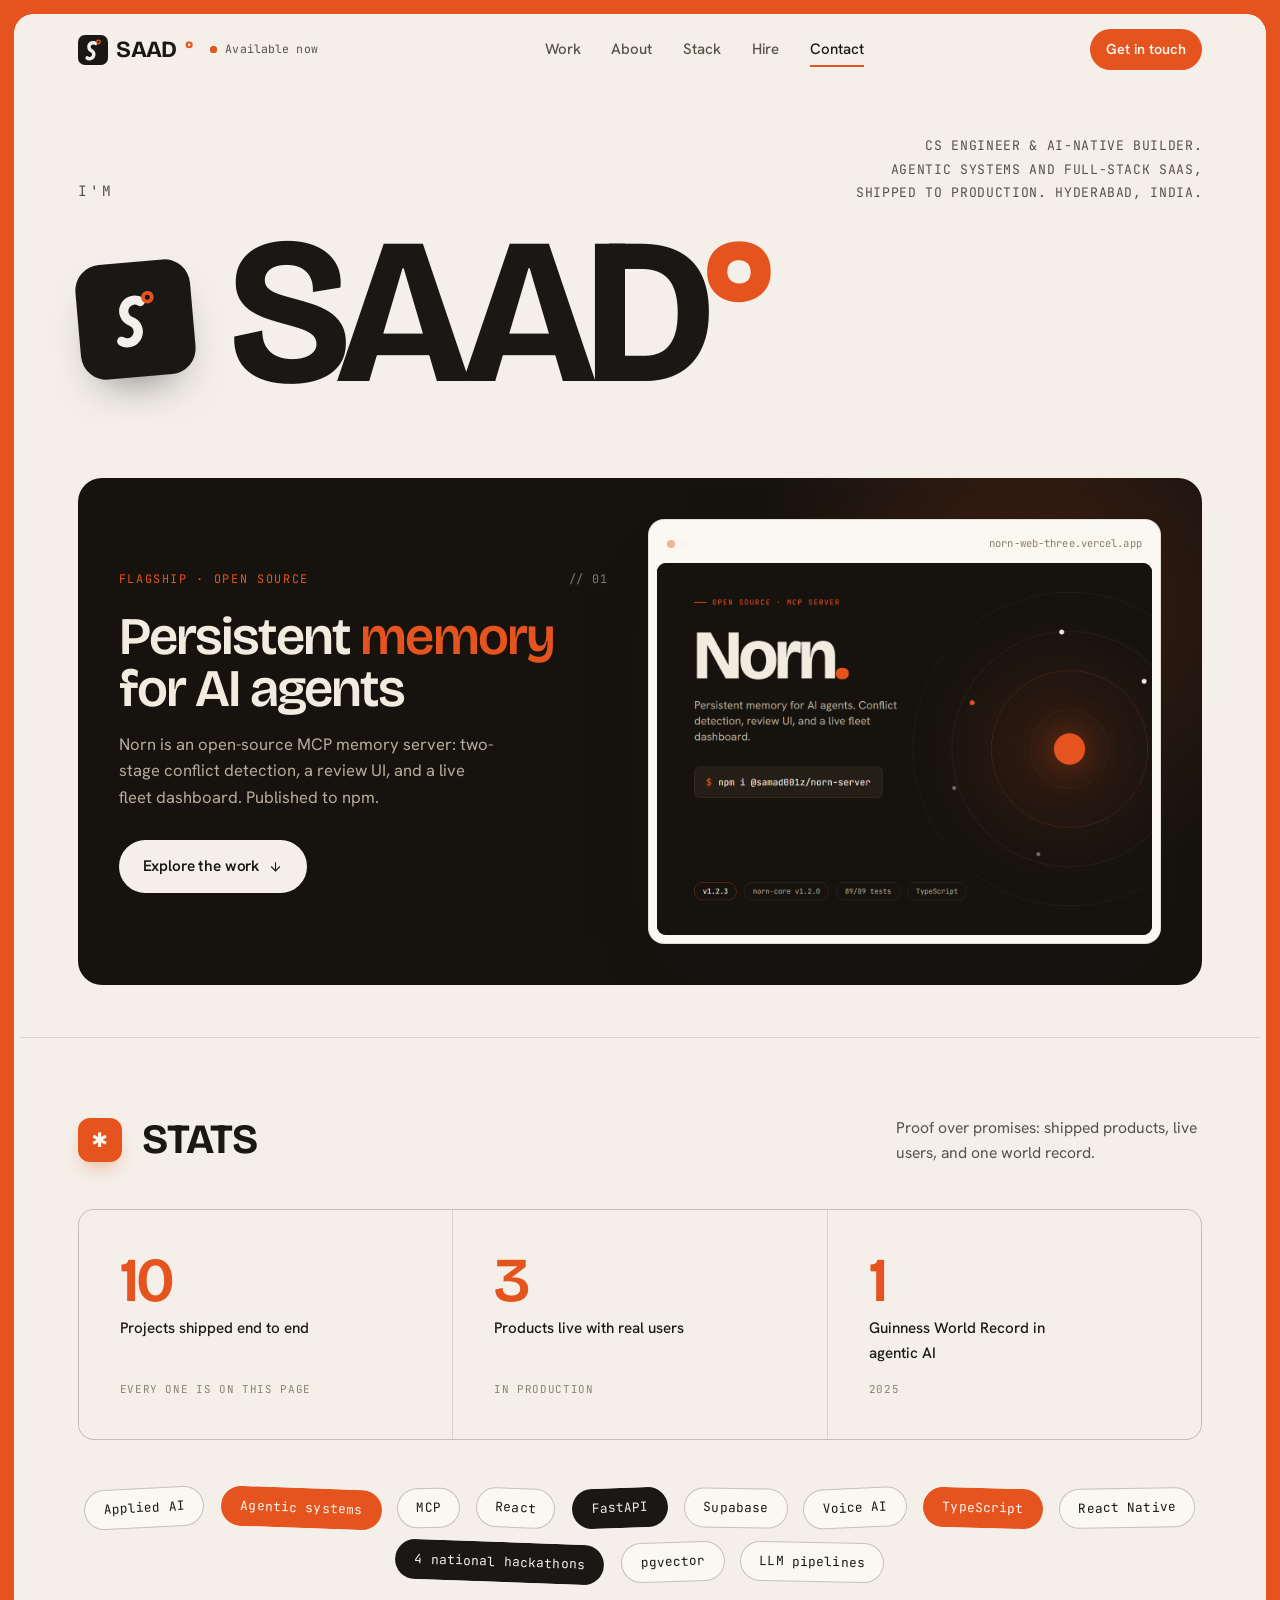
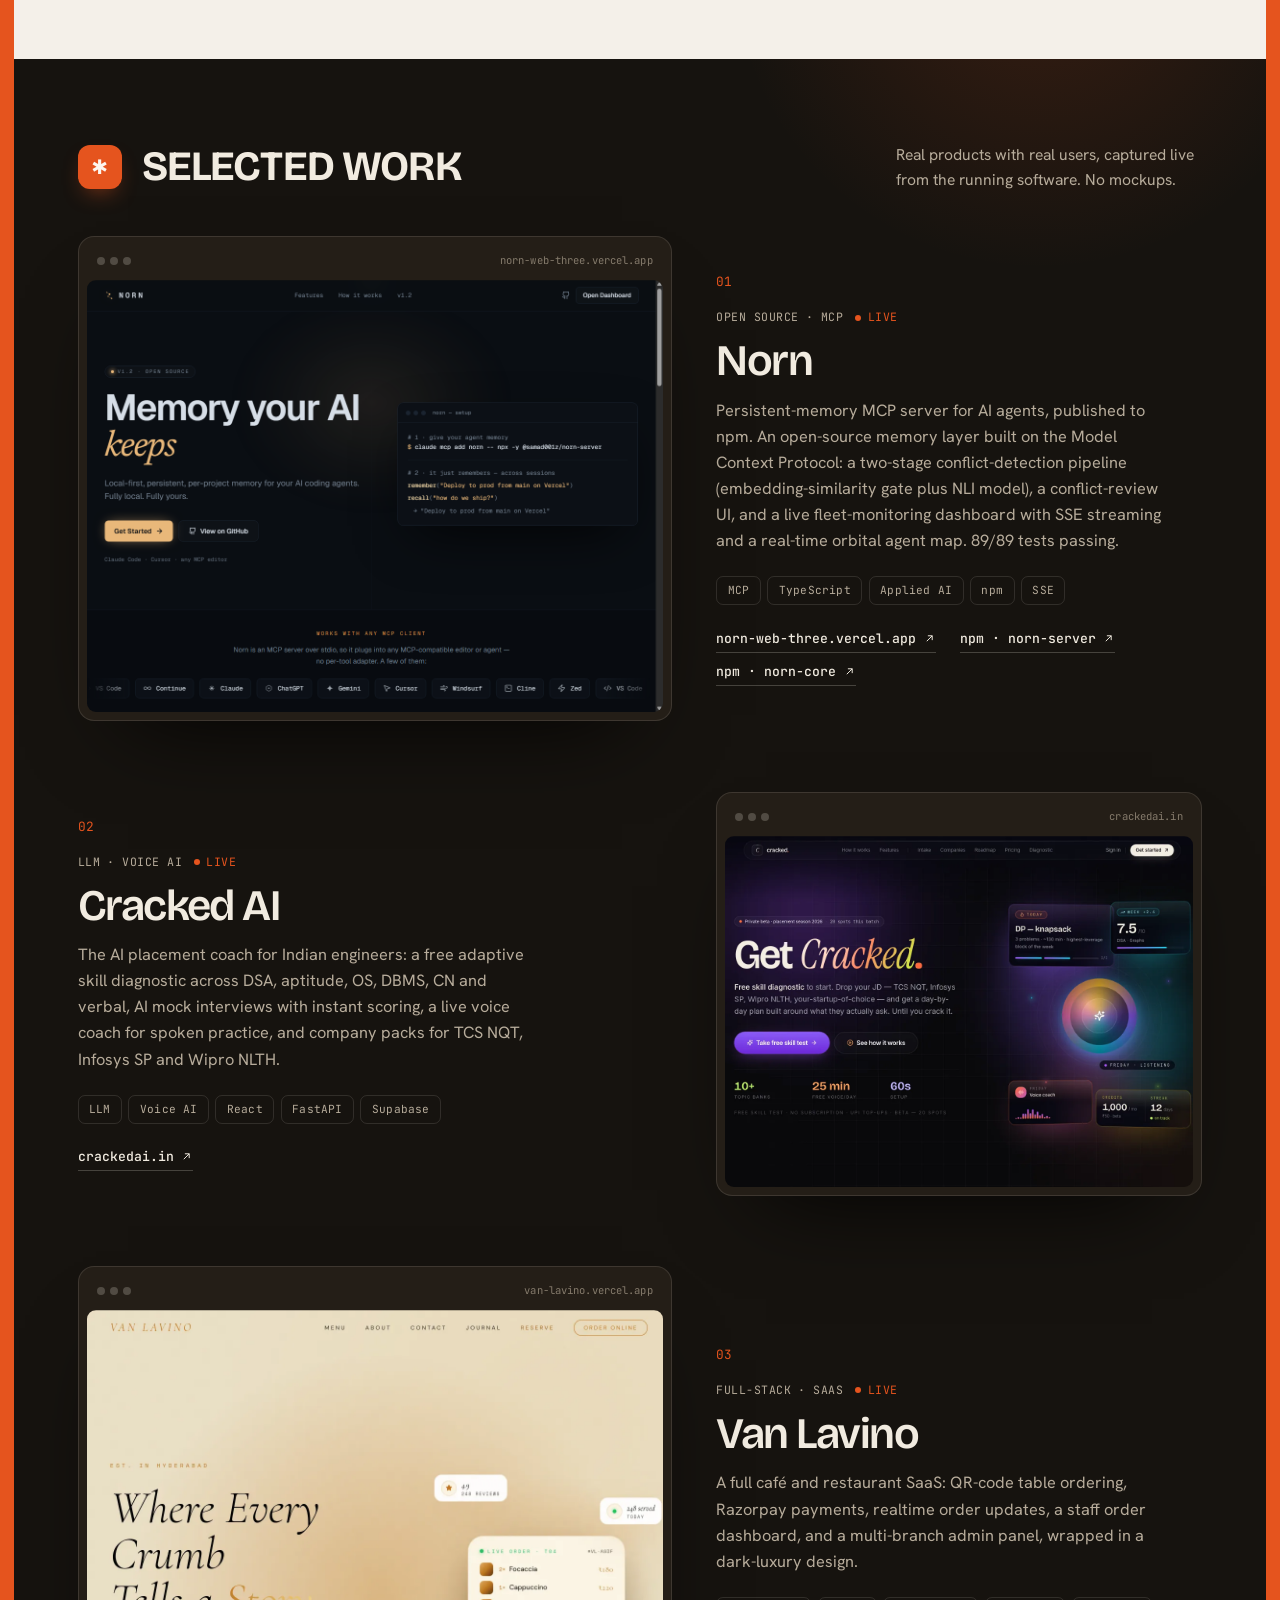
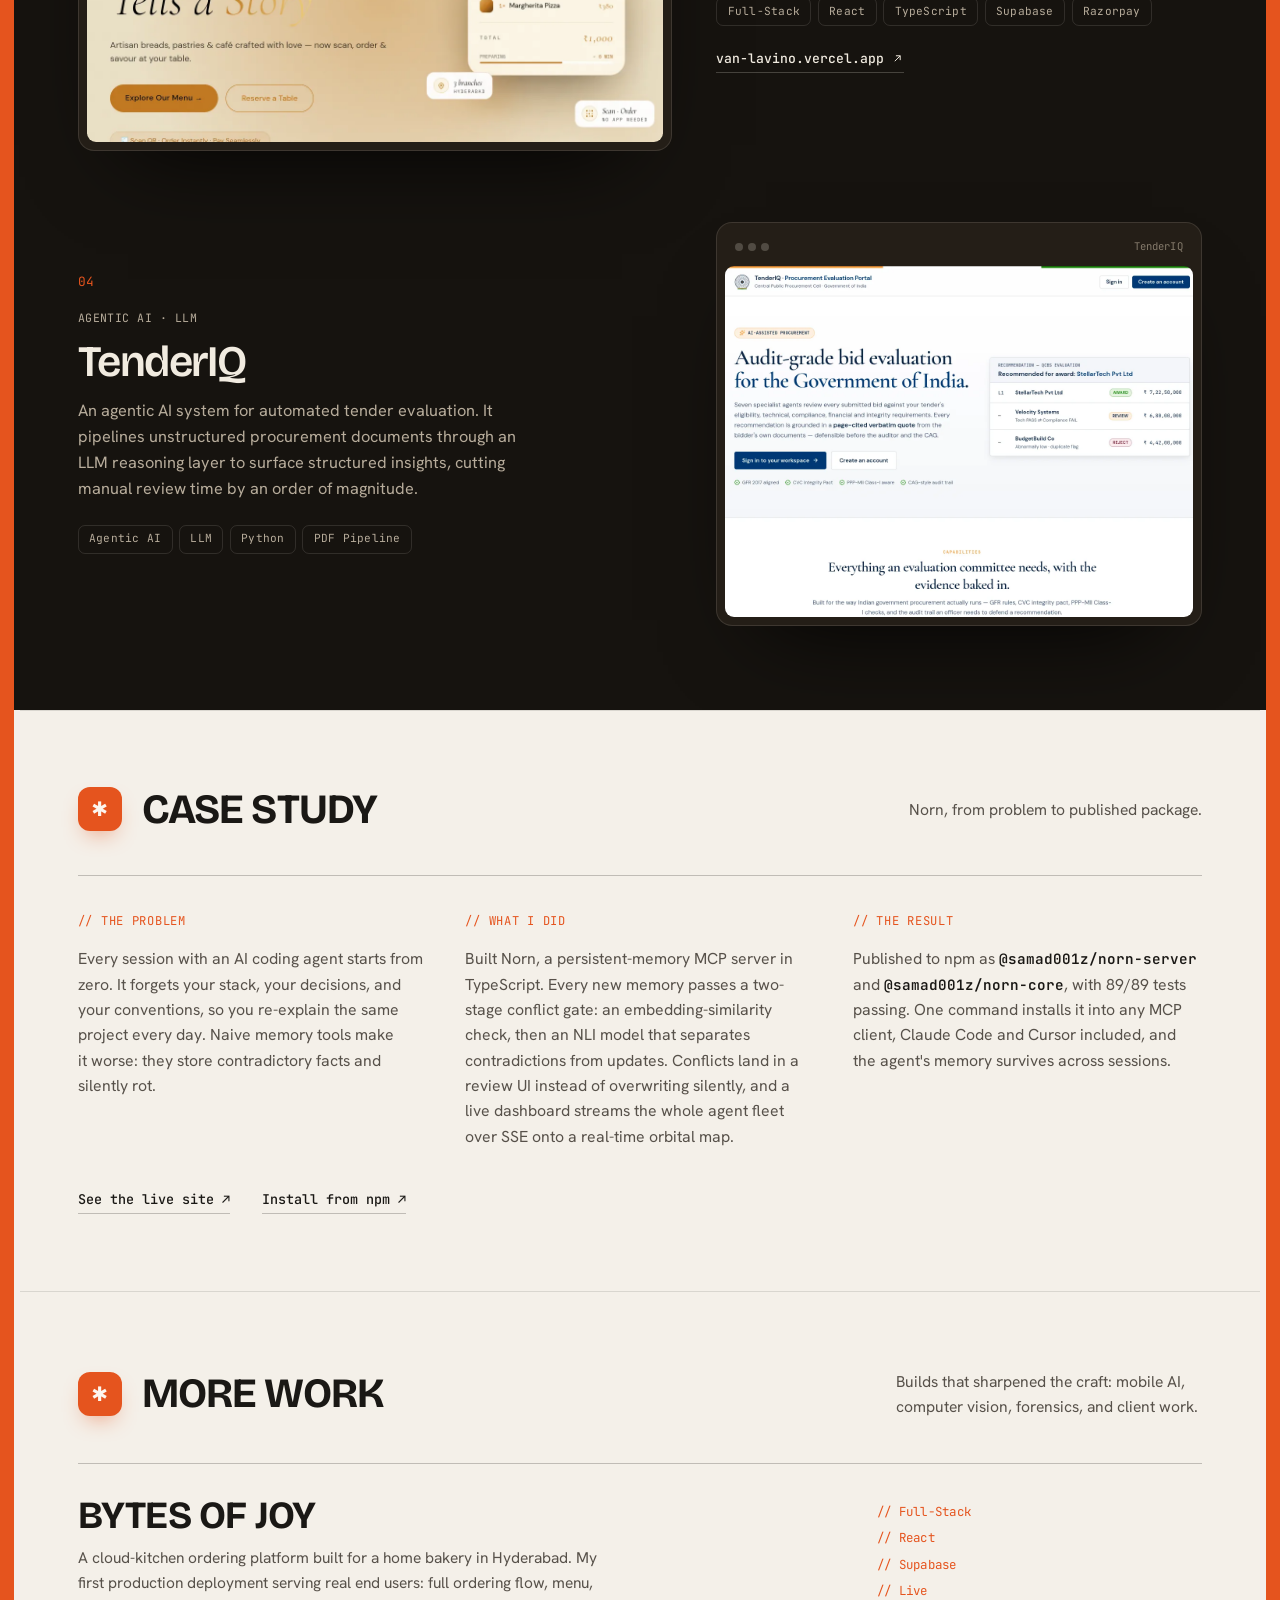
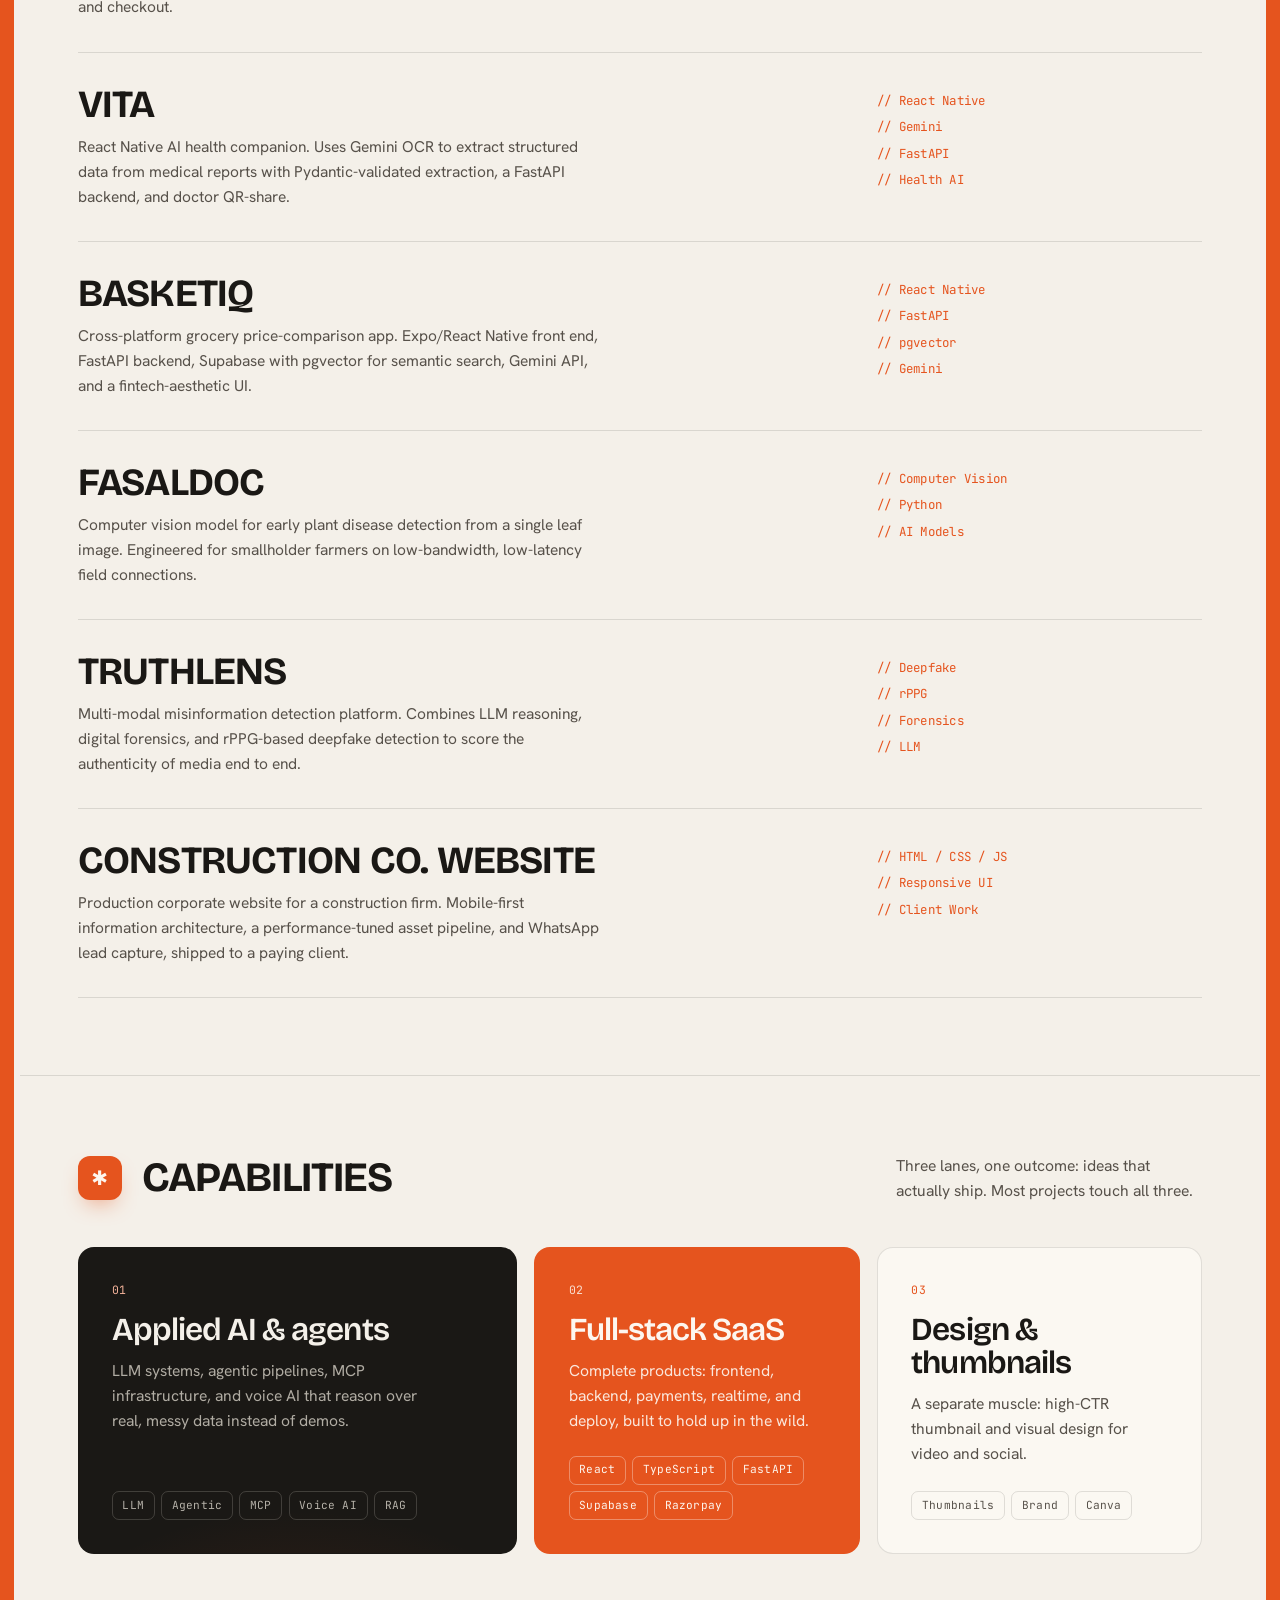
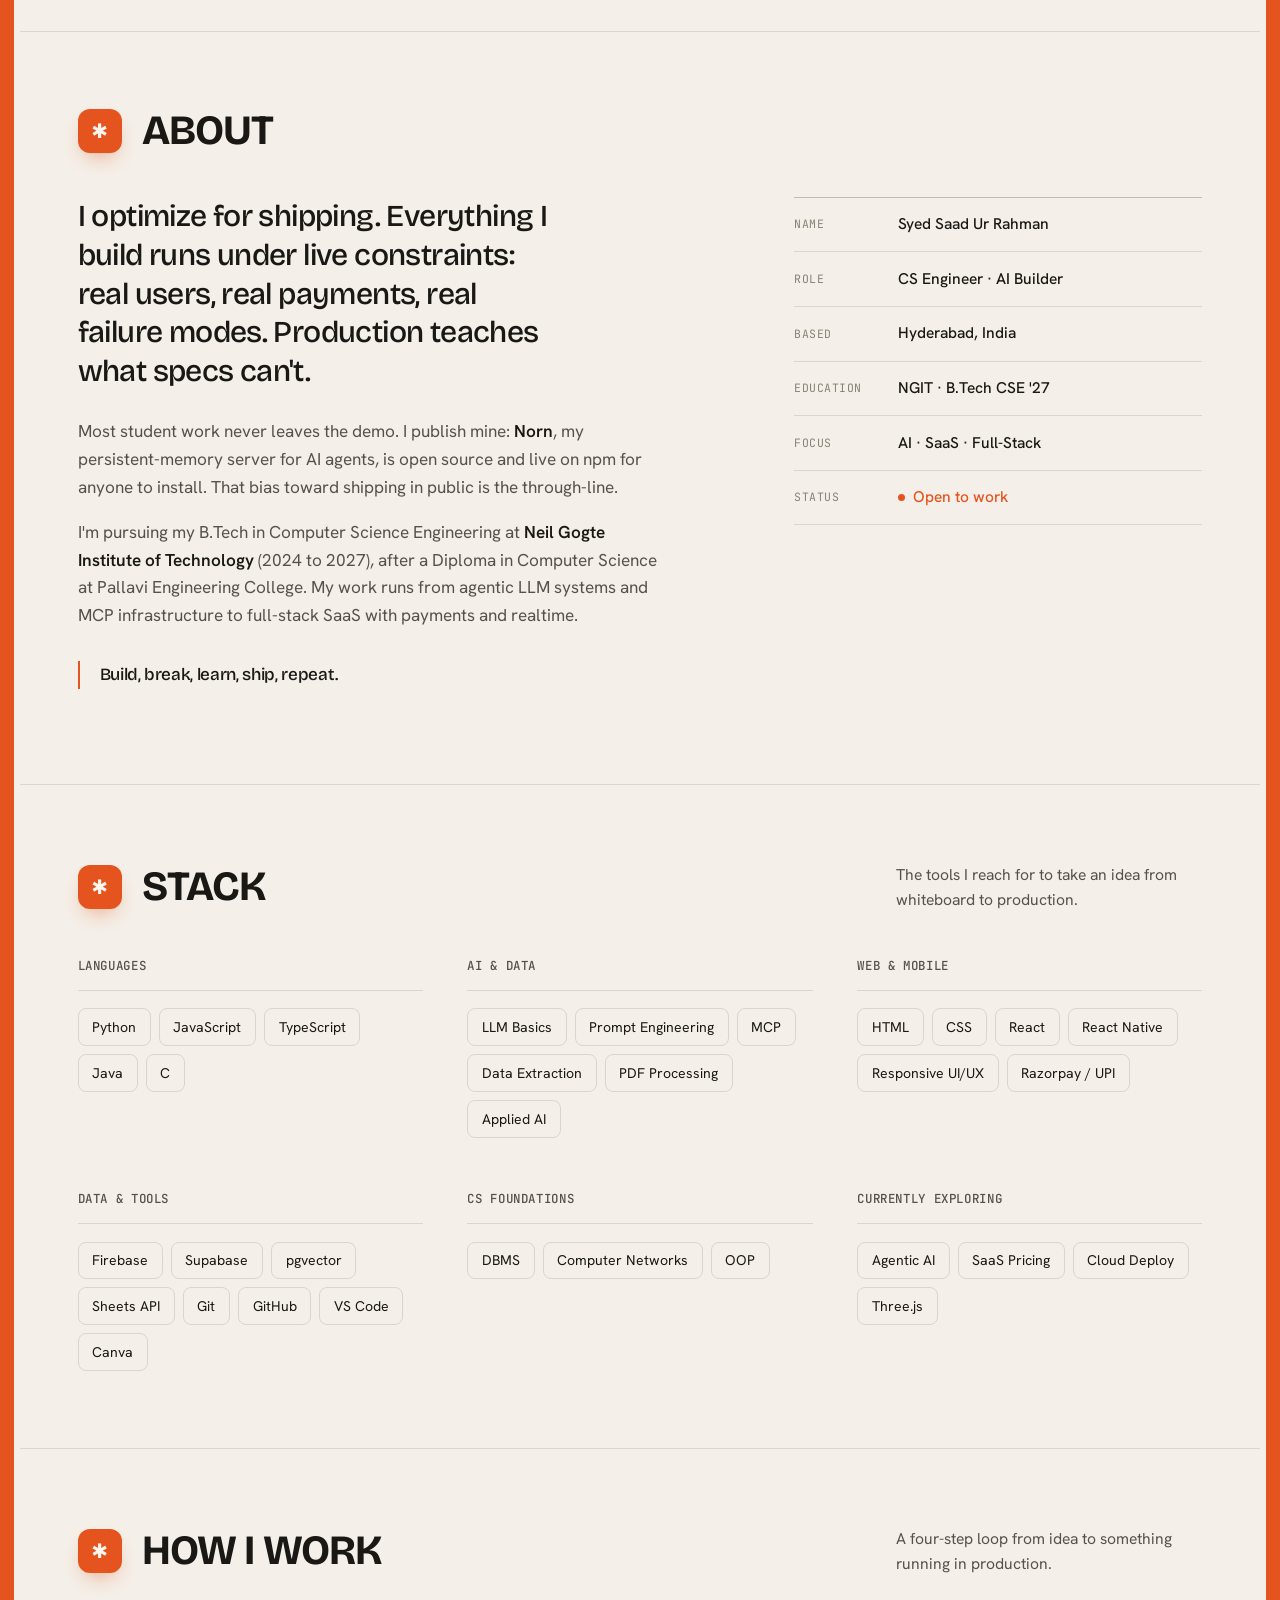
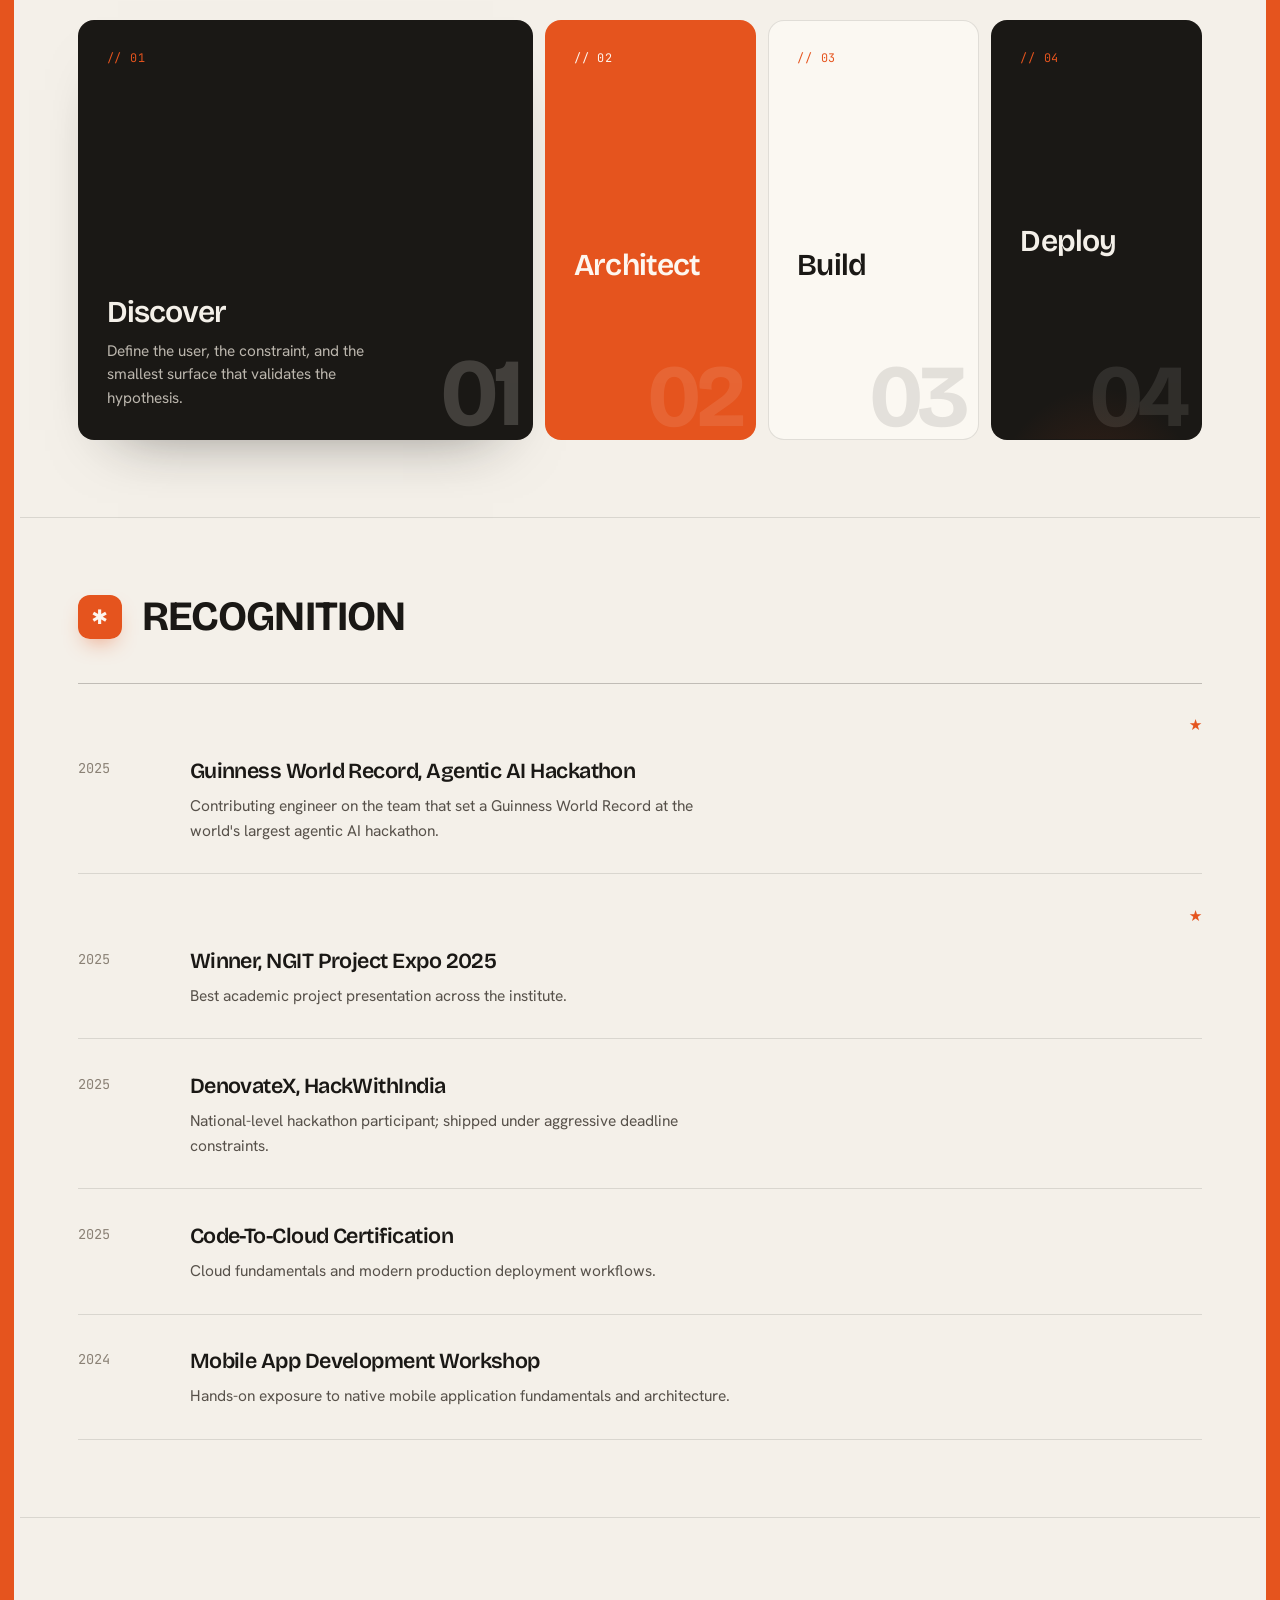
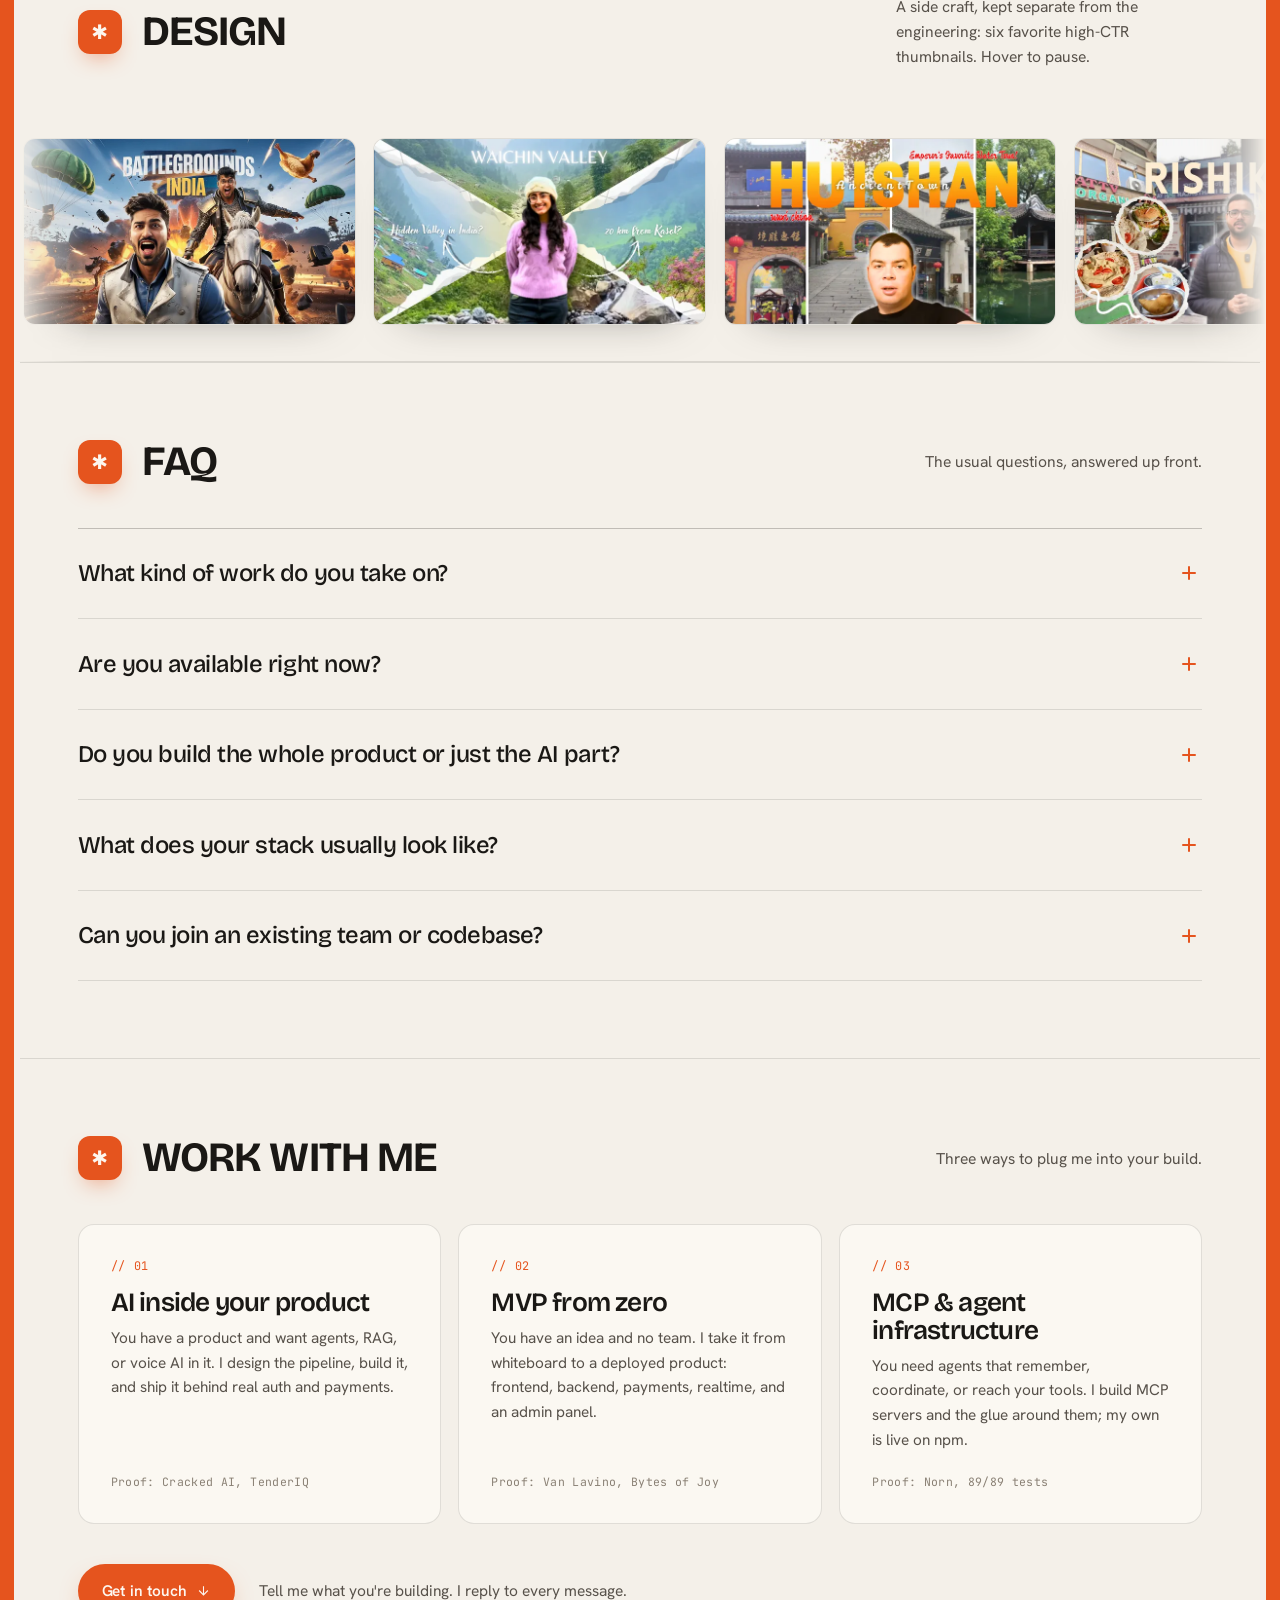
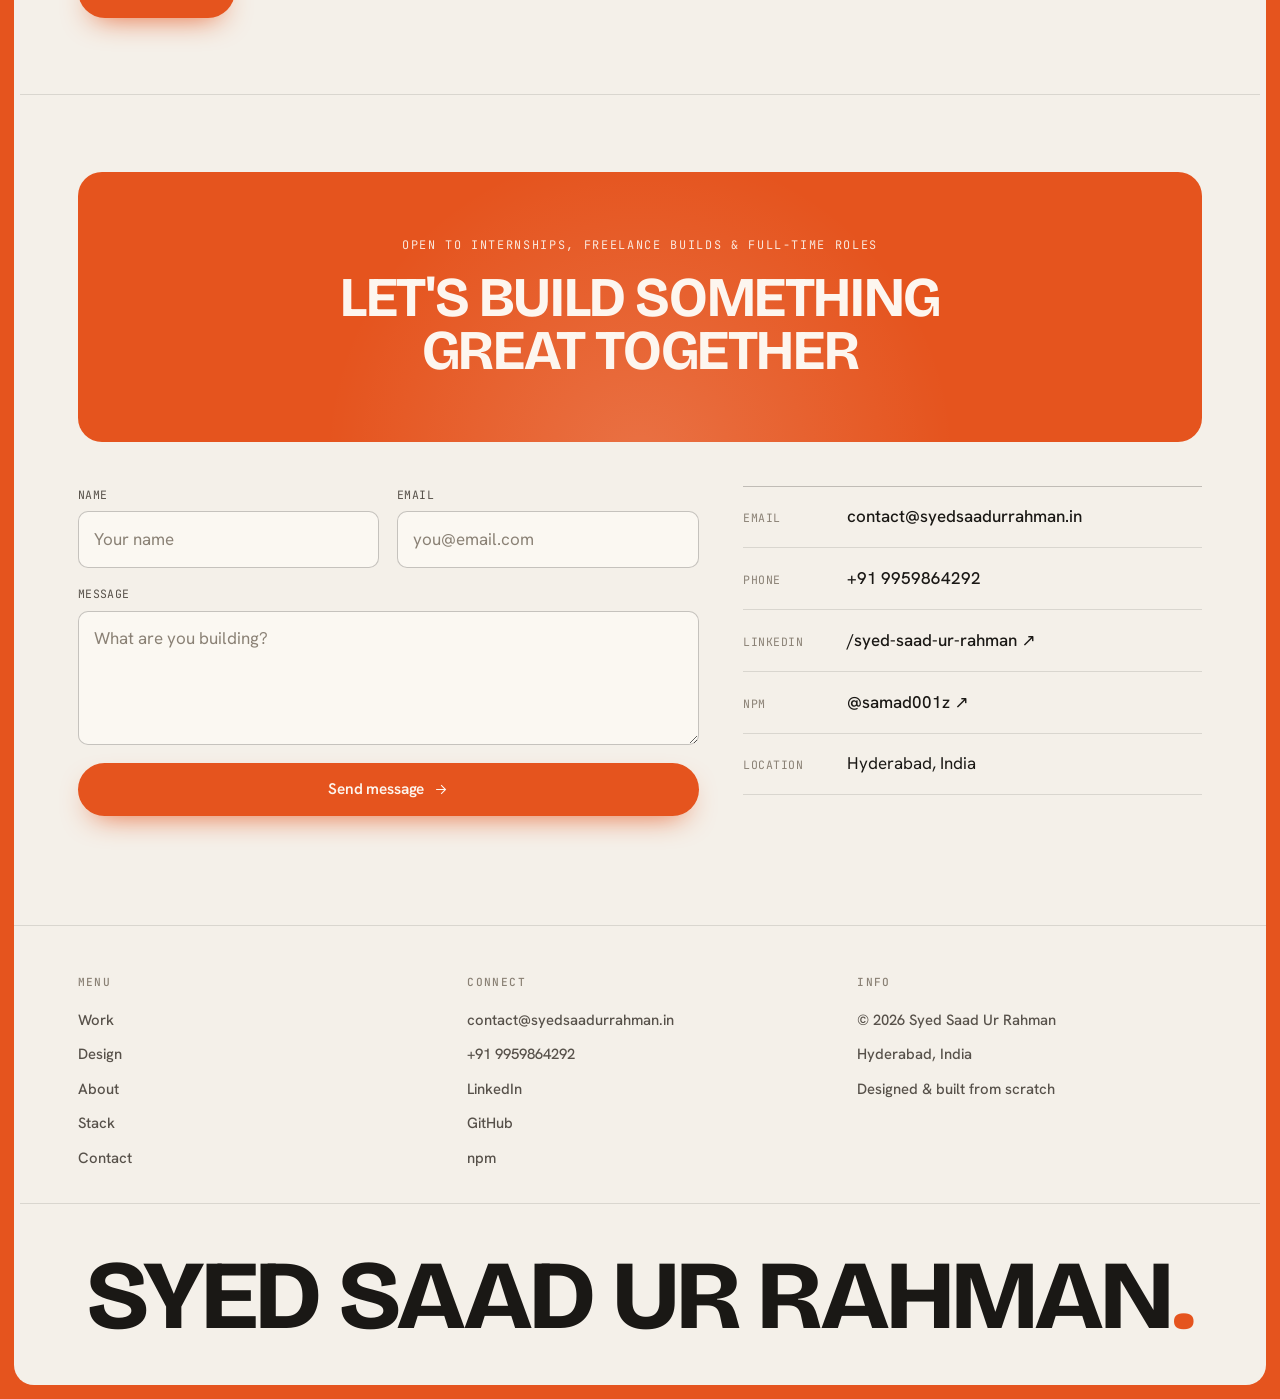
==== commit 3d0b89a9: "Open footer email link in Gmail compose instead of default mail app Co-Authored-By: Claude Fable 5 <" ====
--- a/index.html
+++ b/index.html
@@ -827,7 +827,7 @@
         <div class="footer__col">
           <h4>Connect</h4>
           <ul>
-            <li><a href="mailto:contact@syedsaadurrahman.in">contact@syedsaadurrahman.in</a></li>
+            <li><a href="https://mail.google.com/mail/?view=cm&amp;fs=1&amp;to=contact@syedsaadurrahman.in" target="_blank" rel="noopener">contact@syedsaadurrahman.in</a></li>
             <li><a href="tel:+919959864292">+91 9959864292</a></li>
             <li><a href="https://www.linkedin.com/in/syed-saad-ur-rahman-16720130b/" target="_blank" rel="noopener">LinkedIn</a></li>
             <li><a href="https://github.com/samad001z" target="_blank" rel="noopener">GitHub</a></li>
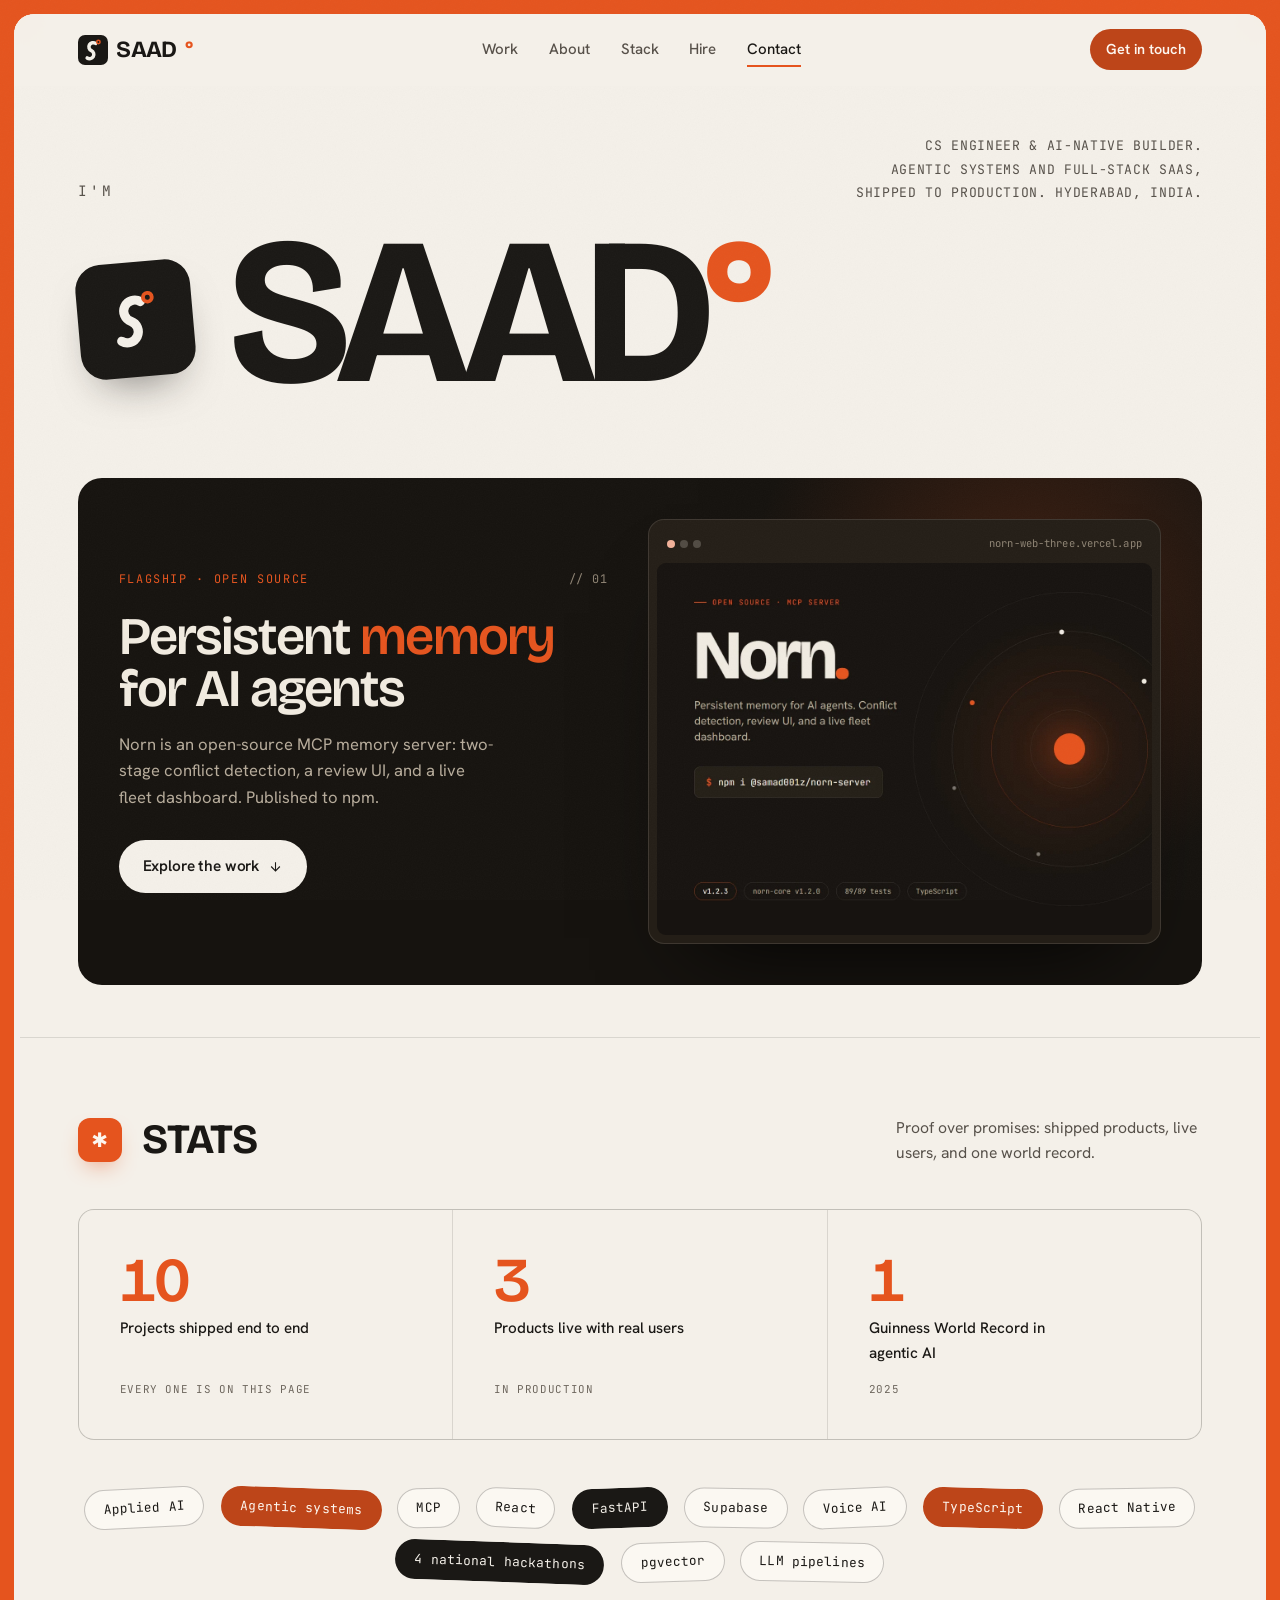
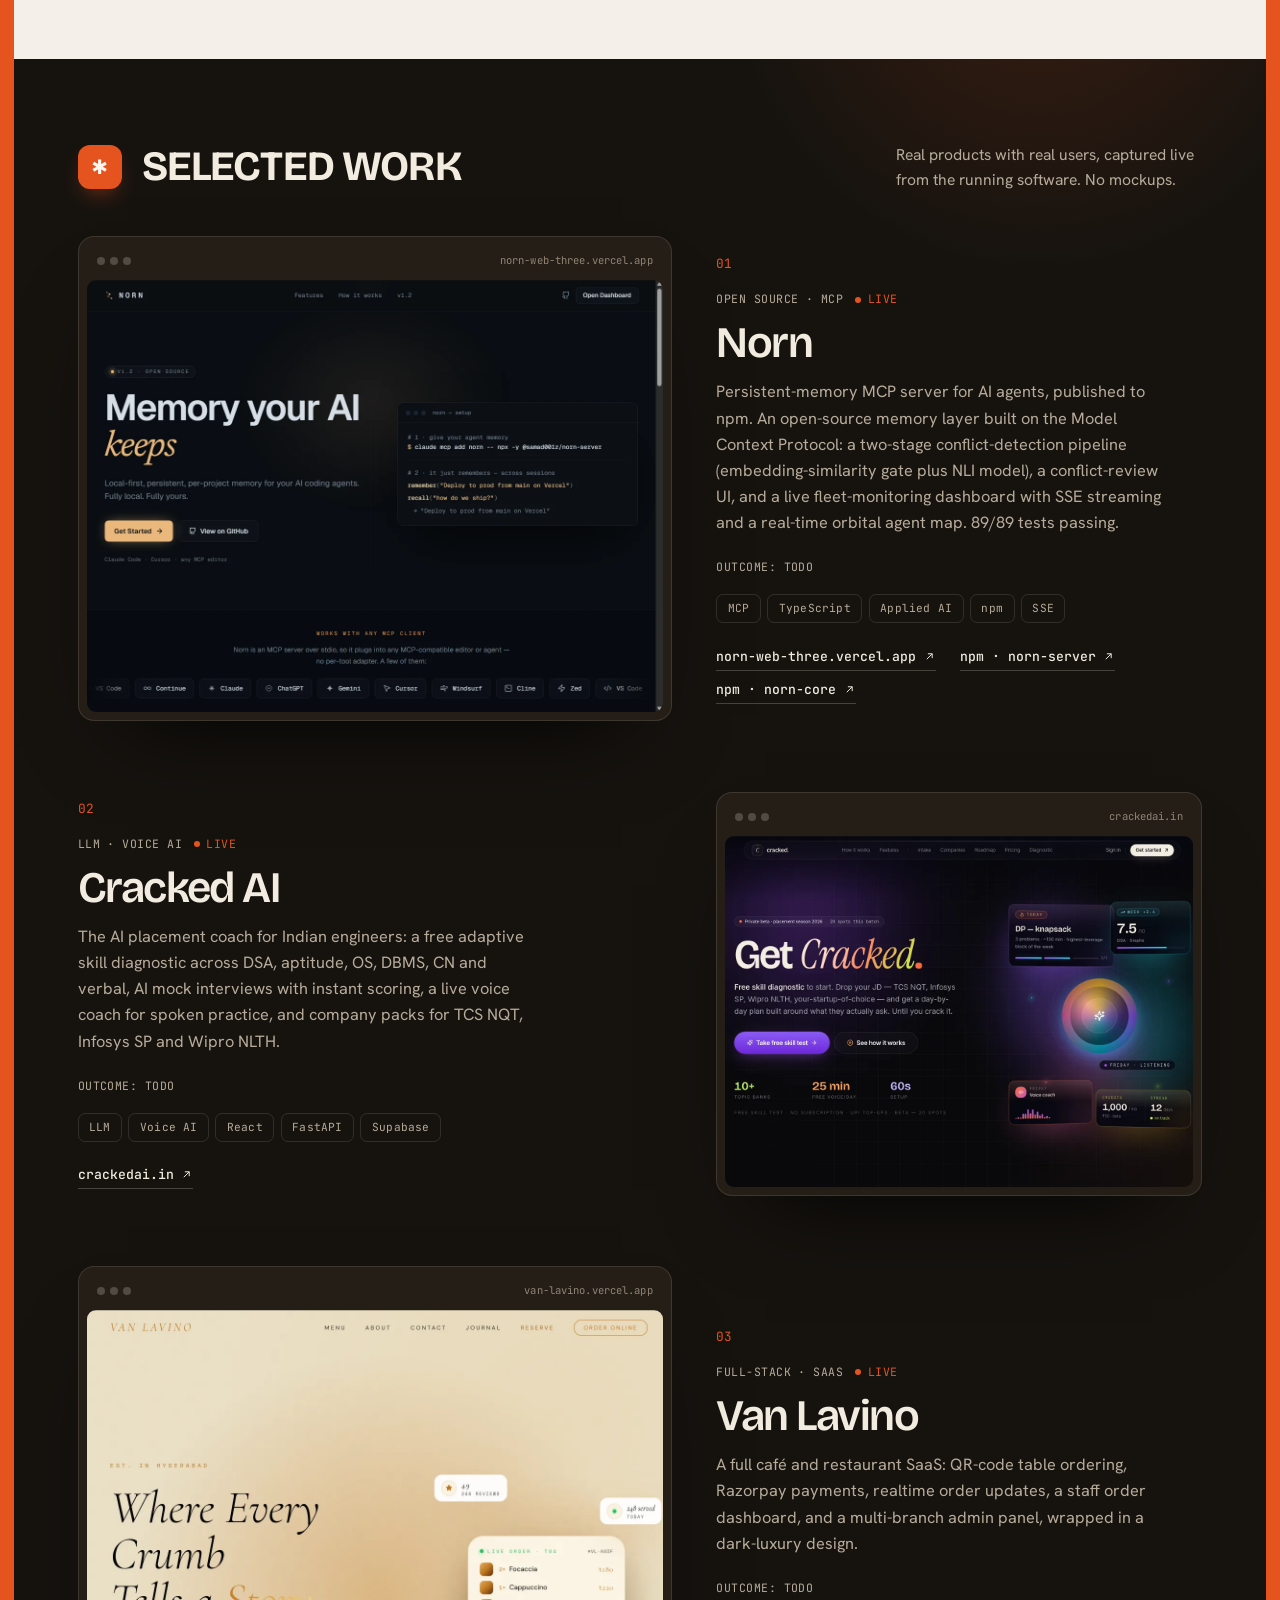
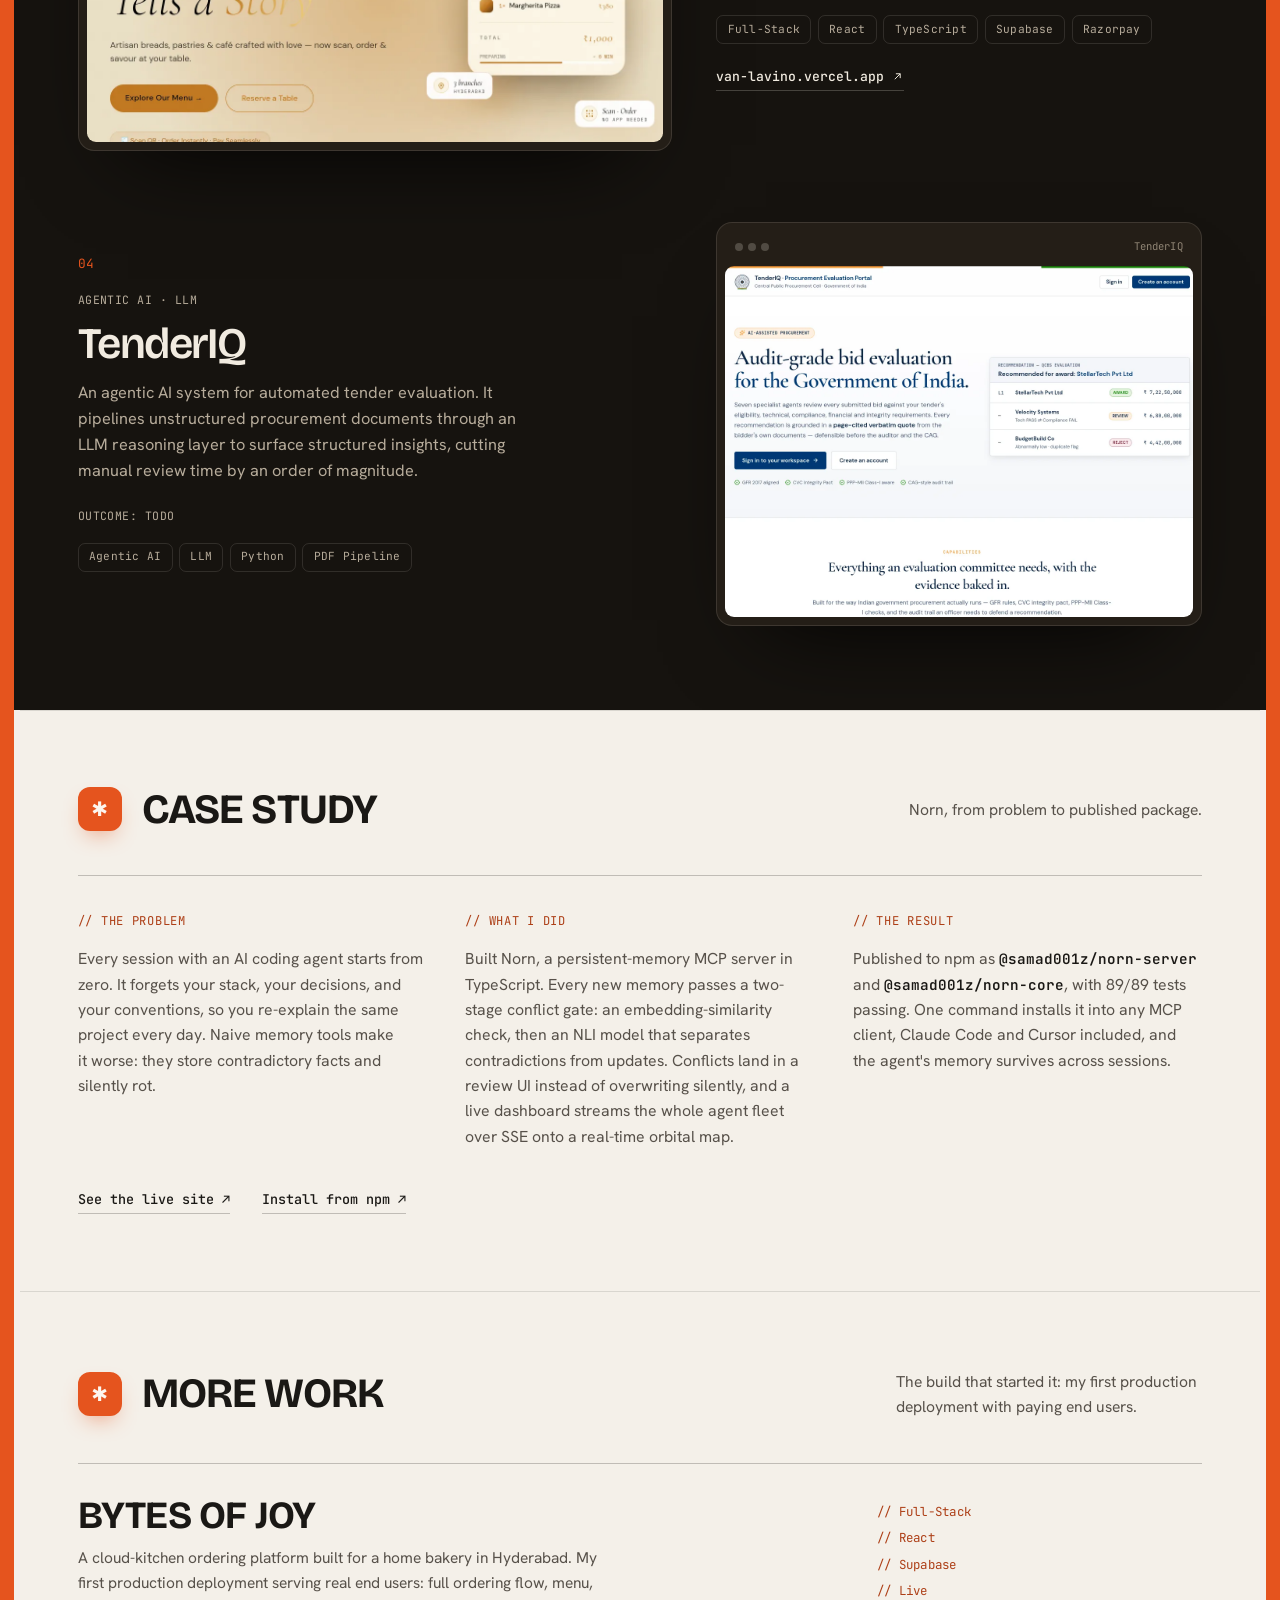
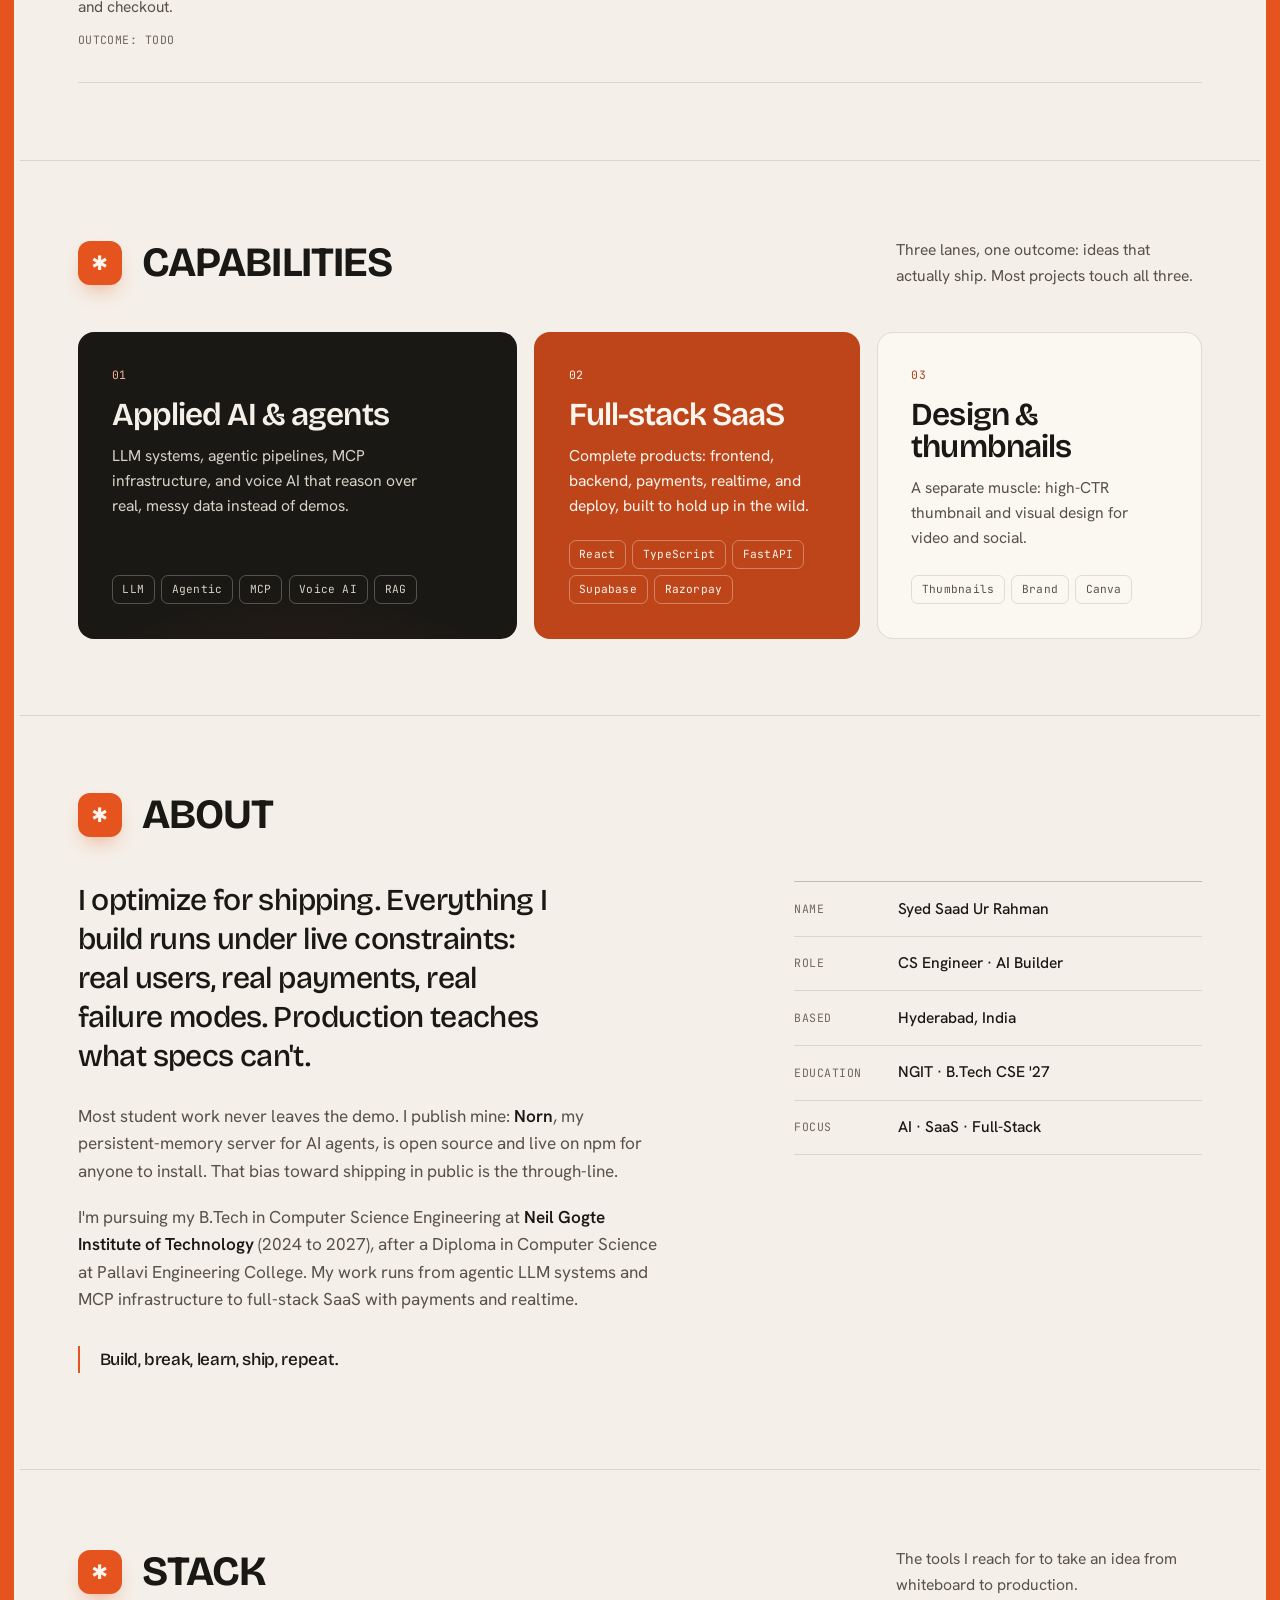
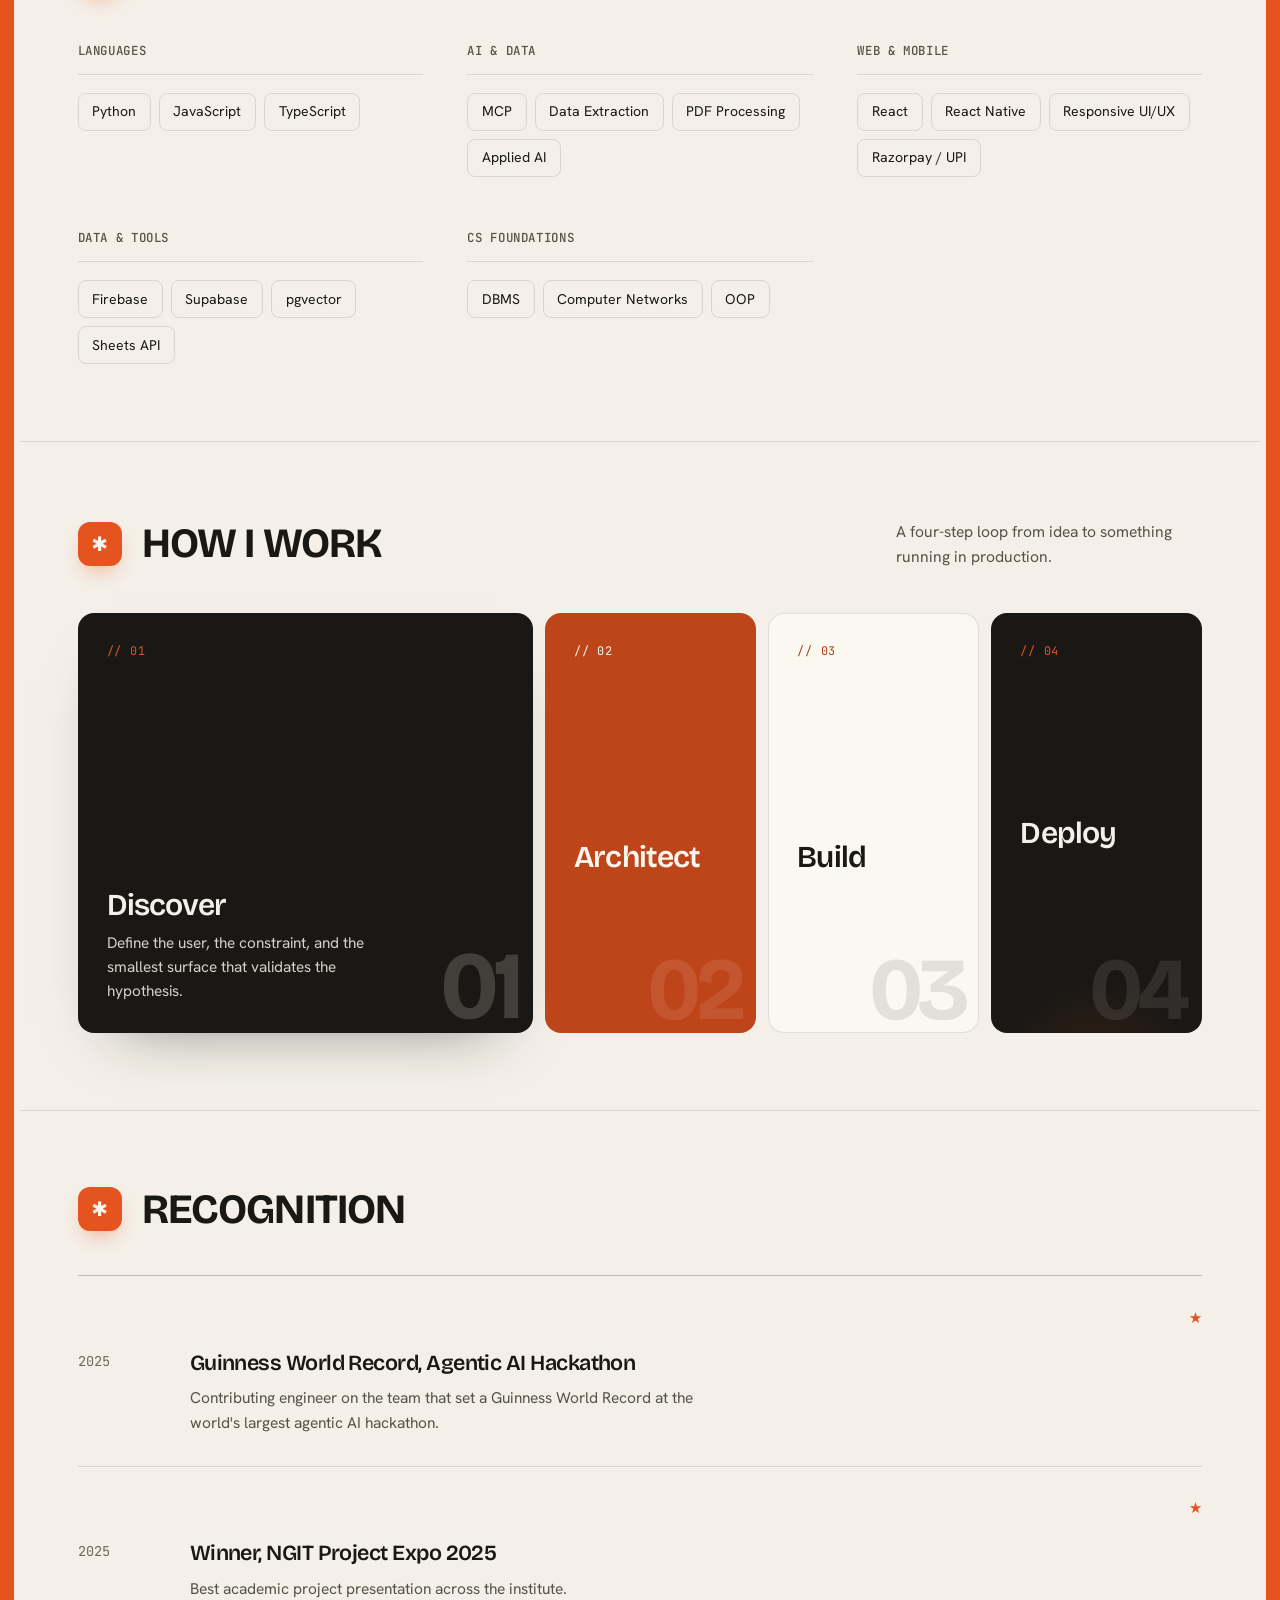
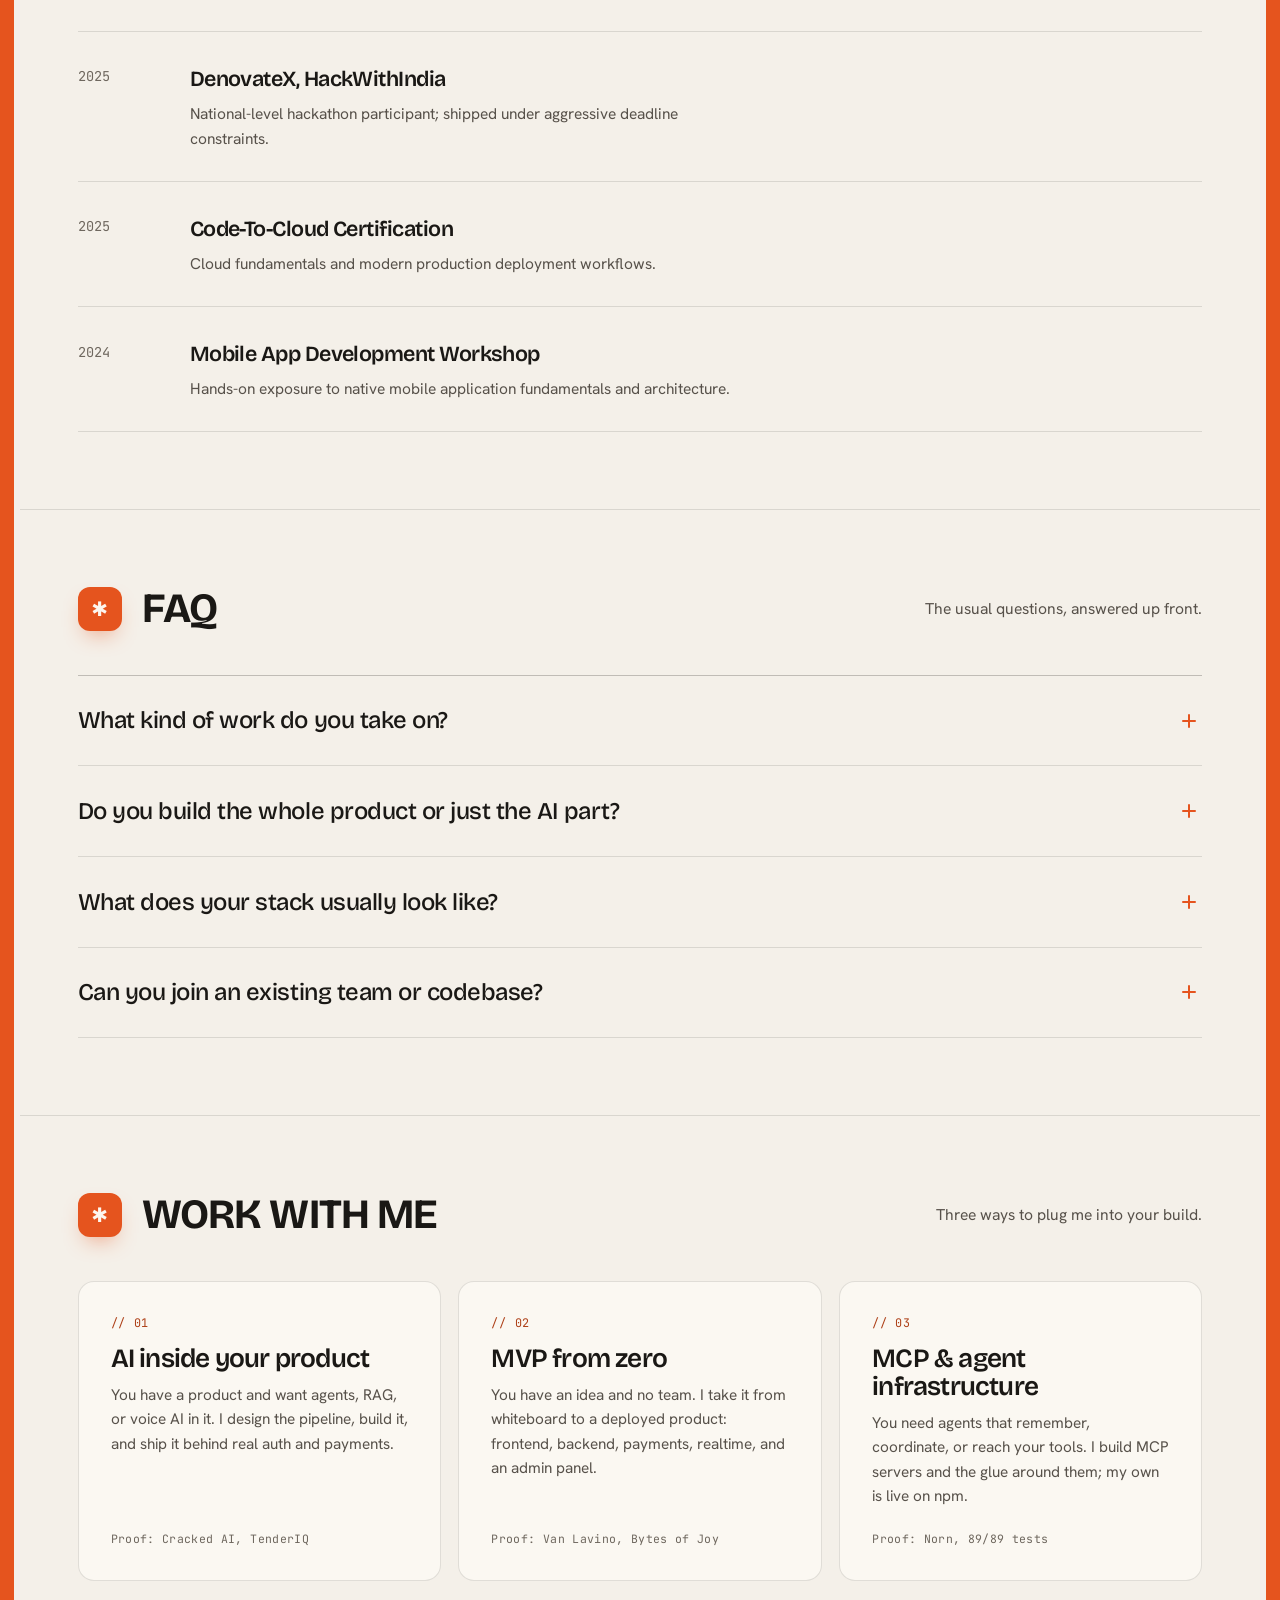
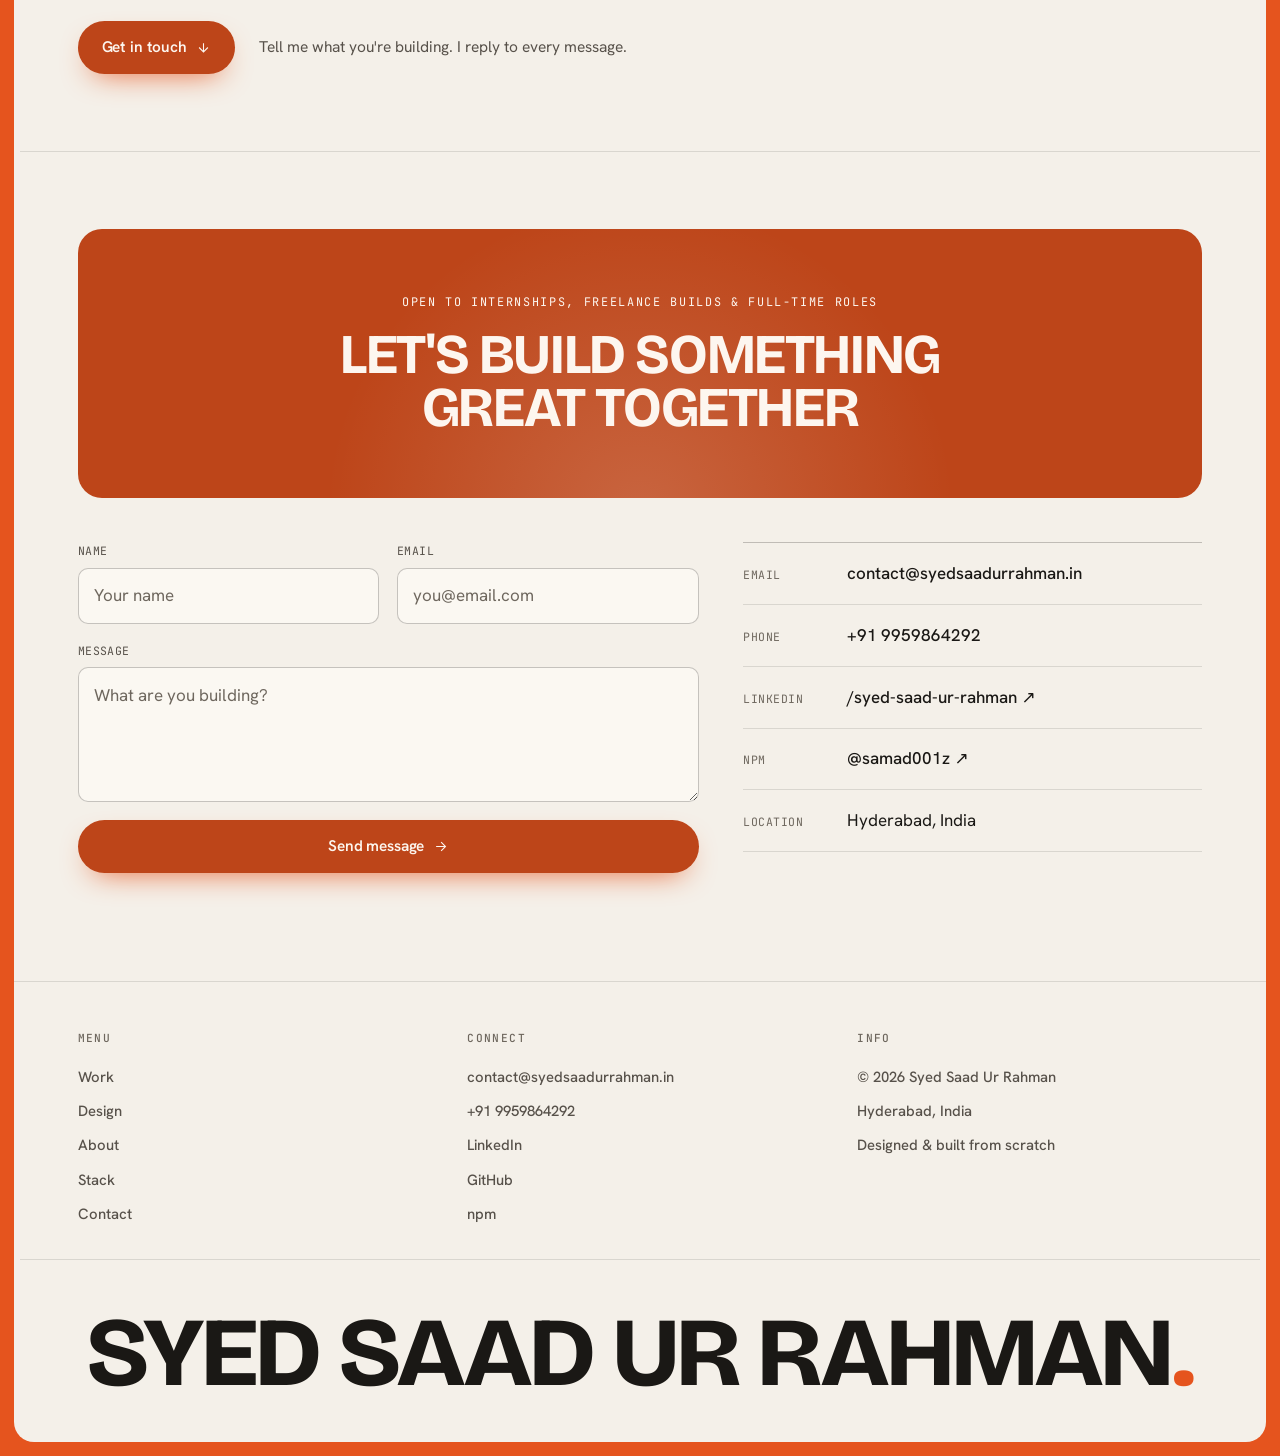
==== commit 43d99db6: "Fix mobile footer clipping and layout; ship domain + asset updates Footer (mobile): - add env(safe-a" ====
--- a/index.html
+++ b/index.html
@@ -8,15 +8,15 @@
   <meta name="description" content="AI engineer and author of Norn, a persistent-memory MCP server for AI agents live on npm. Ships agentic systems and full-stack SaaS to production. Hyderabad, India." />
   <meta name="author" content="Syed Saad Ur Rahman" />
   <meta name="robots" content="index, follow, max-image-preview:large" />
-  <link rel="canonical" href="https://portfolio-001z.vercel.app/" />
+  <link rel="canonical" href="https://www.syedsaadurrahman.in/" />
 
   <!-- Open Graph -->
   <meta property="og:type" content="website" />
   <meta property="og:site_name" content="Syed Saad Ur Rahman" />
   <meta property="og:title" content="Syed Saad Ur Rahman | AI Engineer &amp; Open-Source MCP Builder" />
   <meta property="og:description" content="Author of Norn, a persistent-memory MCP server for AI agents, live on npm. Agentic systems and full-stack SaaS in production. Guinness World Record team in agentic AI." />
-  <meta property="og:url" content="https://portfolio-001z.vercel.app/" />
-  <meta property="og:image" content="https://portfolio-001z.vercel.app/assets/og.jpg" />
+  <meta property="og:url" content="https://www.syedsaadurrahman.in/" />
+  <meta property="og:image" content="https://www.syedsaadurrahman.in/assets/og.jpg" />
   <meta property="og:image:width" content="1200" />
   <meta property="og:image:height" content="630" />
   <meta property="og:image:alt" content="Syed Saad Ur Rahman, AI engineer and open-source MCP builder" />
@@ -26,7 +26,7 @@
   <meta name="twitter:card" content="summary_large_image" />
   <meta name="twitter:title" content="Syed Saad Ur Rahman | AI Engineer &amp; Open-Source MCP Builder" />
   <meta name="twitter:description" content="Author of Norn, a persistent-memory MCP server for AI agents live on npm. Agentic systems and full-stack SaaS in production. Hyderabad, India." />
-  <meta name="twitter:image" content="https://portfolio-001z.vercel.app/assets/og.jpg" />
+  <meta name="twitter:image" content="https://www.syedsaadurrahman.in/assets/og.jpg" />
 
   <!-- Icons (?v=2 busts stale favicon caches from the previous mark) -->
   <link rel="icon" href="/favicon.svg?v=2" type="image/svg+xml" />
@@ -41,10 +41,10 @@
     "@graph": [
       {
         "@type": "Person",
-        "@id": "https://portfolio-001z.vercel.app/#person",
+        "@id": "https://www.syedsaadurrahman.in/#person",
         "name": "Syed Saad Ur Rahman",
-        "url": "https://portfolio-001z.vercel.app/",
-        "image": "https://portfolio-001z.vercel.app/assets/og.jpg",
+        "url": "https://www.syedsaadurrahman.in/",
+        "image": "https://www.syedsaadurrahman.in/assets/og.jpg",
         "jobTitle": "AI Engineer",
         "description": "AI engineer and author of Norn, a persistent-memory MCP server for AI agents live on npm. Ships agentic systems and full-stack SaaS to production.",
         "email": "mailto:contact@syedsaadurrahman.in",
@@ -79,10 +79,10 @@
       },
       {
         "@type": "WebSite",
-        "@id": "https://portfolio-001z.vercel.app/#website",
-        "url": "https://portfolio-001z.vercel.app/",
+        "@id": "https://www.syedsaadurrahman.in/#website",
+        "url": "https://www.syedsaadurrahman.in/",
         "name": "Syed Saad Ur Rahman, Portfolio",
-        "publisher": { "@id": "https://portfolio-001z.vercel.app/#person" },
+        "publisher": { "@id": "https://www.syedsaadurrahman.in/#person" },
         "inLanguage": "en"
       }
     ]
@@ -117,13 +117,10 @@
     <header class="masthead" id="top">
       <div class="masthead__inner">
         <div class="masthead__brand">
-          <a class="wordmark" href="#top" aria-label="Saad, home">
+          <a class="wordmark" href="#top" aria-label="SAAD°, home">
             <svg class="wordmark__mark" viewBox="0 0 64 64" aria-hidden="true"><rect width="64" height="64" rx="15" fill="#1a1815"/><path d="M37.5 18 A9 9 0 1 0 28.5 33.5 A9 9 0 1 1 19.5 49" fill="none" stroke="#f4f0e9" stroke-width="7.5" stroke-linecap="round"/><circle cx="43.5" cy="15" r="5.2" fill="#e5541e"/><circle cx="43.5" cy="15" r="2" fill="#1a1815"/></svg>
             SAAD<span class="wordmark__deg">°</span>
           </a>
-          <span class="status" aria-label="Currently open to work">
-            <span class="status__dot" aria-hidden="true"></span>Available now
-          </span>
         </div>
 
         <nav class="masthead__nav" aria-label="Primary">
@@ -187,11 +184,11 @@
               <svg viewBox="0 0 24 24" width="15" height="15" fill="none" stroke="currentColor" stroke-width="1.7" aria-hidden="true"><path d="M12 5v14M5 12l7 7 7-7"/></svg>
             </a>
           </div>
-          <a class="feature__media" data-tilt href="https://norn-web-three.vercel.app/" target="_blank" rel="noopener" aria-label="Open the Norn website in a new tab">
+          <a class="feature__media" data-tilt href="https://norn-web-three.vercel.app/" target="_blank" rel="noopener" aria-label="Norn, open norn-web-three.vercel.app in a new tab">
             <div class="frame frame--dark">
               <div class="frame__bar" aria-hidden="true"><i></i><i></i><i></i><b>norn-web-three.vercel.app</b></div>
               <div class="frame__shot">
-                <img src="/assets/norn-card.png" loading="eager" decoding="async" width="1200" height="900" alt="Norn, an open-source MCP memory server for AI agents, published to npm" />
+                <img src="/assets/norn-card.webp" loading="eager" decoding="async" width="1200" height="900" alt="Norn, an open-source MCP memory server for AI agents, published to npm" />
               </div>
             </div>
           </a>
@@ -253,11 +250,11 @@
           <div class="cases">
 
             <article class="case" data-reveal>
-              <a class="case__media" data-tilt href="https://norn-web-three.vercel.app/" target="_blank" rel="noopener" aria-label="Open the Norn website in a new tab">
+              <a class="case__media" data-tilt href="https://norn-web-three.vercel.app/" target="_blank" rel="noopener" aria-label="Norn, open norn-web-three.vercel.app in a new tab">
                 <div class="frame">
                   <div class="frame__bar" aria-hidden="true"><i></i><i></i><i></i><b>norn-web-three.vercel.app</b></div>
                   <div class="frame__shot">
-                    <img src="/assets/norn-site.png" loading="lazy" decoding="async" width="1200" height="900" alt="Norn website, persistent-memory MCP server for AI agents" />
+                    <img src="/assets/norn-site.webp" loading="lazy" decoding="async" width="1200" height="900" alt="Norn website, persistent-memory MCP server for AI agents" />
                   </div>
                 </div>
               </a>
@@ -266,6 +263,7 @@
                 <p class="case__meta">Open Source · MCP <span class="case__live">Live</span></p>
                 <h3 class="case__title">Norn</h3>
                 <p class="case__desc">Persistent-memory MCP server for AI agents, published to npm. An open-source memory layer built on the Model Context Protocol: a two-stage conflict-detection pipeline (embedding-similarity gate plus NLI model), a conflict-review UI, and a live fleet-monitoring dashboard with SSE streaming and a real-time orbital agent map. 89/89 tests passing.</p>
+                <p class="case__outcome">OUTCOME: TODO</p>
                 <ul class="tags"><li>MCP</li><li>TypeScript</li><li>Applied AI</li><li>npm</li><li>SSE</li></ul>
                 <p class="case__links">
                   <a class="case__link" href="https://norn-web-three.vercel.app/" target="_blank" rel="noopener">norn-web-three.vercel.app <svg viewBox="0 0 24 24" width="13" height="13" fill="none" stroke="currentColor" stroke-width="1.8" aria-hidden="true"><path d="M7 17L17 7M9 7h8v8"/></svg></a>
@@ -276,7 +274,7 @@
             </article>
 
             <article class="case case--flip" data-reveal>
-              <a class="case__media" data-tilt href="https://crackedai.in" target="_blank" rel="noopener" aria-label="Open Cracked AI live site in a new tab">
+              <a class="case__media" data-tilt href="https://crackedai.in" target="_blank" rel="noopener" aria-label="Open crackedai.in in a new tab">
                 <div class="frame">
                   <div class="frame__bar" aria-hidden="true"><i></i><i></i><i></i><b>crackedai.in</b></div>
                   <div class="frame__shot">
@@ -289,6 +287,7 @@
                 <p class="case__meta">LLM · Voice AI <span class="case__live">Live</span></p>
                 <h3 class="case__title">Cracked AI</h3>
                 <p class="case__desc">The AI placement coach for Indian engineers: a free adaptive skill diagnostic across DSA, aptitude, OS, DBMS, CN and verbal, AI mock interviews with instant scoring, a live voice coach for spoken practice, and company packs for TCS NQT, Infosys SP and Wipro NLTH.</p>
+                <p class="case__outcome">OUTCOME: TODO</p>
                 <ul class="tags"><li>LLM</li><li>Voice AI</li><li>React</li><li>FastAPI</li><li>Supabase</li></ul>
                 <p class="case__links">
                   <a class="case__link" href="https://crackedai.in" target="_blank" rel="noopener">crackedai.in <svg viewBox="0 0 24 24" width="13" height="13" fill="none" stroke="currentColor" stroke-width="1.8" aria-hidden="true"><path d="M7 17L17 7M9 7h8v8"/></svg></a>
@@ -297,7 +296,7 @@
             </article>
 
             <article class="case" data-reveal>
-              <a class="case__media" data-tilt href="https://van-lavino.vercel.app" target="_blank" rel="noopener" aria-label="Open Van Lavino live site in a new tab">
+              <a class="case__media" data-tilt href="https://van-lavino.vercel.app" target="_blank" rel="noopener" aria-label="Open van-lavino.vercel.app in a new tab">
                 <div class="frame">
                   <div class="frame__bar" aria-hidden="true"><i></i><i></i><i></i><b>van-lavino.vercel.app</b></div>
                   <div class="frame__shot">
@@ -310,6 +309,7 @@
                 <p class="case__meta">Full-Stack · SaaS <span class="case__live">Live</span></p>
                 <h3 class="case__title">Van Lavino</h3>
                 <p class="case__desc">A full café and restaurant SaaS: QR-code table ordering, Razorpay payments, realtime order updates, a staff order dashboard, and a multi-branch admin panel, wrapped in a dark-luxury design.</p>
+                <p class="case__outcome">OUTCOME: TODO</p>
                 <ul class="tags"><li>Full-Stack</li><li>React</li><li>TypeScript</li><li>Supabase</li><li>Razorpay</li></ul>
                 <p class="case__links">
                   <a class="case__link" href="https://van-lavino.vercel.app" target="_blank" rel="noopener">van-lavino.vercel.app <svg viewBox="0 0 24 24" width="13" height="13" fill="none" stroke="currentColor" stroke-width="1.8" aria-hidden="true"><path d="M7 17L17 7M9 7h8v8"/></svg></a>
@@ -331,6 +331,7 @@
                 <p class="case__meta">Agentic AI · LLM</p>
                 <h3 class="case__title">TenderIQ</h3>
                 <p class="case__desc">An agentic AI system for automated tender evaluation. It pipelines unstructured procurement documents through an LLM reasoning layer to surface structured insights, cutting manual review time by an order of magnitude.</p>
+                <p class="case__outcome">OUTCOME: TODO</p>
                 <ul class="tags"><li>Agentic AI</li><li>LLM</li><li>Python</li><li>PDF Pipeline</li></ul>
               </div>
             </article>
@@ -373,7 +374,7 @@
         <header class="s-head">
           <span class="s-badge" data-reveal aria-hidden="true">✱</span>
           <h2 class="s-title" data-reveal>More work</h2>
-          <p class="s-note" data-reveal>Builds that sharpened the craft: mobile AI, computer vision, forensics, and client work.</p>
+          <p class="s-note" data-reveal>The build that started it: my first production deployment with paying end users.</p>
         </header>
 
         <ul class="mrows">
@@ -381,70 +382,13 @@
             <div class="mrow__main">
               <h3 class="mrow__name">Bytes of Joy</h3>
               <p class="mrow__desc">A cloud-kitchen ordering platform built for a home bakery in Hyderabad. My first production deployment serving real end users: full ordering flow, menu, and checkout.</p>
+              <p class="mrow__outcome">OUTCOME: TODO</p>
             </div>
             <ul class="mrow__tags">
               <li>Full-Stack</li>
               <li>React</li>
               <li>Supabase</li>
               <li>Live</li>
-            </ul>
-          </li>
-          <li class="mrow" data-reveal>
-            <div class="mrow__main">
-              <h3 class="mrow__name">Vita</h3>
-              <p class="mrow__desc">React Native AI health companion. Uses Gemini OCR to extract structured data from medical reports with Pydantic-validated extraction, a FastAPI backend, and doctor QR-share.</p>
-            </div>
-            <ul class="mrow__tags">
-              <li>React Native</li>
-              <li>Gemini</li>
-              <li>FastAPI</li>
-              <li>Health AI</li>
-            </ul>
-          </li>
-          <li class="mrow" data-reveal>
-            <div class="mrow__main">
-              <h3 class="mrow__name">BasketIQ</h3>
-              <p class="mrow__desc">Cross-platform grocery price-comparison app. Expo/React Native front end, FastAPI backend, Supabase with pgvector for semantic search, Gemini API, and a fintech-aesthetic UI.</p>
-            </div>
-            <ul class="mrow__tags">
-              <li>React Native</li>
-              <li>FastAPI</li>
-              <li>pgvector</li>
-              <li>Gemini</li>
-            </ul>
-          </li>
-          <li class="mrow" data-reveal>
-            <div class="mrow__main">
-              <h3 class="mrow__name">FasalDoc</h3>
-              <p class="mrow__desc">Computer vision model for early plant disease detection from a single leaf image. Engineered for smallholder farmers on low-bandwidth, low-latency field connections.</p>
-            </div>
-            <ul class="mrow__tags">
-              <li>Computer Vision</li>
-              <li>Python</li>
-              <li>AI Models</li>
-            </ul>
-          </li>
-          <li class="mrow" data-reveal>
-            <div class="mrow__main">
-              <h3 class="mrow__name">TruthLens</h3>
-              <p class="mrow__desc">Multi-modal misinformation detection platform. Combines LLM reasoning, digital forensics, and rPPG-based deepfake detection to score the authenticity of media end to end.</p>
-            </div>
-            <ul class="mrow__tags">
-              <li>Deepfake</li>
-              <li>rPPG</li>
-              <li>Forensics</li>
-              <li>LLM</li>
-            </ul>
-          </li>
-          <li class="mrow" data-reveal>
-            <div class="mrow__main">
-              <h3 class="mrow__name">Construction Co. Website</h3>
-              <p class="mrow__desc">Production corporate website for a construction firm. Mobile-first information architecture, a performance-tuned asset pipeline, and WhatsApp lead capture, shipped to a paying client.</p>
-            </div>
-            <ul class="mrow__tags">
-              <li>HTML / CSS / JS</li>
-              <li>Responsive UI</li>
-              <li>Client Work</li>
             </ul>
           </li>
         </ul>
@@ -510,7 +454,6 @@
             <div class="profile__row"><dt>Based</dt><dd>Hyderabad, India</dd></div>
             <div class="profile__row"><dt>Education</dt><dd>NGIT · B.Tech CSE '27</dd></div>
             <div class="profile__row"><dt>Focus</dt><dd>AI · SaaS · Full-Stack</dd></div>
-            <div class="profile__row"><dt>Status</dt><dd class="profile__status"><span class="dot" aria-hidden="true"></span>Open to work</dd></div>
           </dl>
         </div>
       </section>
@@ -526,27 +469,23 @@
         <div class="stack">
           <div class="stack__group" data-reveal>
             <h3>Languages</h3>
-            <ul class="tags tags--chip"><li>Python</li><li>JavaScript</li><li>TypeScript</li><li>Java</li><li>C</li></ul>
+            <ul class="tags tags--chip"><li>Python</li><li>JavaScript</li><li>TypeScript</li></ul>
           </div>
           <div class="stack__group" data-reveal>
             <h3>AI &amp; Data</h3>
-            <ul class="tags tags--chip"><li>LLM Basics</li><li>Prompt Engineering</li><li>MCP</li><li>Data Extraction</li><li>PDF Processing</li><li>Applied AI</li></ul>
+            <ul class="tags tags--chip"><li>MCP</li><li>Data Extraction</li><li>PDF Processing</li><li>Applied AI</li></ul>
           </div>
           <div class="stack__group" data-reveal>
             <h3>Web &amp; Mobile</h3>
-            <ul class="tags tags--chip"><li>HTML</li><li>CSS</li><li>React</li><li>React Native</li><li>Responsive UI/UX</li><li>Razorpay / UPI</li></ul>
+            <ul class="tags tags--chip"><li>React</li><li>React Native</li><li>Responsive UI/UX</li><li>Razorpay / UPI</li></ul>
           </div>
           <div class="stack__group" data-reveal>
             <h3>Data &amp; Tools</h3>
-            <ul class="tags tags--chip"><li>Firebase</li><li>Supabase</li><li>pgvector</li><li>Sheets API</li><li>Git</li><li>GitHub</li><li>VS Code</li><li>Canva</li></ul>
+            <ul class="tags tags--chip"><li>Firebase</li><li>Supabase</li><li>pgvector</li><li>Sheets API</li></ul>
           </div>
           <div class="stack__group" data-reveal>
             <h3>CS Foundations</h3>
             <ul class="tags tags--chip"><li>DBMS</li><li>Computer Networks</li><li>OOP</li></ul>
-          </div>
-          <div class="stack__group" data-reveal>
-            <h3>Currently exploring</h3>
-            <ul class="tags tags--chip"><li>Agentic AI</li><li>SaaS Pricing</li><li>Cloud Deploy</li><li>Three.js</li></ul>
           </div>
         </div>
       </section>
@@ -641,33 +580,6 @@
         </ul>
       </section>
 
-      <!-- ───────────────── DESIGN REEL (marquee) ───────────────── -->
-      <section class="reel-wrap section--rule" id="design">
-        <header class="s-head">
-          <span class="s-badge" data-reveal aria-hidden="true">✱</span>
-          <h2 class="s-title" data-reveal>Design</h2>
-          <p class="s-note" data-reveal>A side craft, kept separate from the engineering: six favorite high-CTR thumbnails. Hover to pause.</p>
-        </header>
-      </section>
-
-      <div class="reel" aria-label="Thumbnail design samples">
-        <div class="reel__track" data-reel>
-          <figure class="reel__item"><img src="/assets/thumbs/t01.webp" loading="lazy" decoding="async" width="680" height="383" alt="Thumbnail design" /></figure>
-          <figure class="reel__item"><img src="/assets/thumbs/t02.webp" loading="lazy" decoding="async" width="680" height="383" alt="Thumbnail design" /></figure>
-          <figure class="reel__item"><img src="/assets/thumbs/t03.webp" loading="lazy" decoding="async" width="680" height="383" alt="Thumbnail design" /></figure>
-          <figure class="reel__item"><img src="/assets/thumbs/t04.webp" loading="lazy" decoding="async" width="680" height="383" alt="Thumbnail design" /></figure>
-          <figure class="reel__item"><img src="/assets/thumbs/t05.webp" loading="lazy" decoding="async" width="680" height="383" alt="Thumbnail design" /></figure>
-          <figure class="reel__item"><img src="/assets/thumbs/t06.webp" loading="lazy" decoding="async" width="680" height="383" alt="Thumbnail design" /></figure>
-          <!-- duplicate set for a seamless loop -->
-          <figure class="reel__item" aria-hidden="true"><img src="/assets/thumbs/t01.webp" loading="lazy" decoding="async" width="680" height="383" alt="" /></figure>
-          <figure class="reel__item" aria-hidden="true"><img src="/assets/thumbs/t02.webp" loading="lazy" decoding="async" width="680" height="383" alt="" /></figure>
-          <figure class="reel__item" aria-hidden="true"><img src="/assets/thumbs/t03.webp" loading="lazy" decoding="async" width="680" height="383" alt="" /></figure>
-          <figure class="reel__item" aria-hidden="true"><img src="/assets/thumbs/t04.webp" loading="lazy" decoding="async" width="680" height="383" alt="" /></figure>
-          <figure class="reel__item" aria-hidden="true"><img src="/assets/thumbs/t05.webp" loading="lazy" decoding="async" width="680" height="383" alt="" /></figure>
-          <figure class="reel__item" aria-hidden="true"><img src="/assets/thumbs/t06.webp" loading="lazy" decoding="async" width="680" height="383" alt="" /></figure>
-        </div>
-      </div>
-
       <!-- ───────────────── FAQ ───────────────── -->
       <section class="section section--rule" id="faq">
         <header class="s-head">
@@ -683,13 +595,6 @@
               <span class="faq__icon" aria-hidden="true"></span>
             </button>
             <div class="faq__a"><div class="faq__a-inner"><p>AI products, MCP tooling, full-stack SaaS, and production web apps. I like taking something from a rough idea to a deployed, live product that real people actually use.</p></div></div>
-          </div>
-          <div class="faq__item" data-open="false">
-            <button class="faq__q" type="button" aria-expanded="false">
-              Are you available right now?
-              <span class="faq__icon" aria-hidden="true"></span>
-            </button>
-            <div class="faq__a"><div class="faq__a-inner"><p>Yes. I'm open to internships, freelance builds, and full-time roles. The fastest way to reach me is the contact form below or a direct email.</p></div></div>
           </div>
           <div class="faq__item" data-open="false">
             <button class="faq__q" type="button" aria-expanded="false">
@@ -815,17 +720,17 @@
     <footer class="footer">
       <div class="footer__cols">
         <div class="footer__col">
-          <h4>Menu</h4>
+          <h2>Menu</h2>
           <ul>
             <li><a href="#work">Work</a></li>
-            <li><a href="#design">Design</a></li>
+            <li><a href="/design">Design</a></li>
             <li><a href="#about">About</a></li>
             <li><a href="#stack">Stack</a></li>
             <li><a href="#contact">Contact</a></li>
           </ul>
         </div>
         <div class="footer__col">
-          <h4>Connect</h4>
+          <h2>Connect</h2>
           <ul>
             <li><a href="https://mail.google.com/mail/?view=cm&amp;fs=1&amp;to=contact@syedsaadurrahman.in" target="_blank" rel="noopener">contact@syedsaadurrahman.in</a></li>
             <li><a href="tel:+919959864292">+91 9959864292</a></li>
@@ -834,8 +739,8 @@
             <li><a href="https://www.npmjs.com/~samad001z" target="_blank" rel="noopener">npm</a></li>
           </ul>
         </div>
-        <div class="footer__col">
-          <h4>Info</h4>
+        <div class="footer__col footer__col--info">
+          <h2>Info</h2>
           <ul>
             <li><span>© 2026 Syed Saad Ur Rahman</span></li>
             <li><span>Hyderabad, India</span></li>
--- a/styles.css
+++ b/styles.css
@@ -16,14 +16,16 @@
 
   --ink:   #1a1815;
   --ink-2: #57514a;
-  --ink-3: #8a8175;
+  --ink-3: #6e675e;
 
   --line:   rgba(26, 24, 21, 0.12);
   --line-2: rgba(26, 24, 21, 0.24);
 
   /* single accent — burnt orange */
-  --accent:       #e5541e;
-  --accent-press: #c6410f;
+  --accent:       #e5541e;   /* surfaces, frame, auras, dots — unchanged */
+  --accent-ink:   #ad3f17;   /* accent AS TEXT on cream (4.88:1) */
+  --accent-fill:  #bd4519;   /* accent AS BACKGROUND under --on-accent (4.87:1) */
+  --accent-press: #a83a13;
   --accent-soft:  #f2b199;
   --accent-tint:  rgba(229, 84, 30, 0.12);
   --on-accent:    #fdf6ef;
@@ -37,7 +39,7 @@
   --d-card:  #241e17;
   --d-ink:   #f1ebe0;
   --d-ink-2: #b7ac9b;
-  --d-ink-3: #857b6c;
+  --d-ink-3: #908575;
   --d-line:   rgba(241, 235, 224, 0.12);
   --d-line-2: rgba(241, 235, 224, 0.22);
 
@@ -76,6 +78,11 @@
 body {
   background: var(--accent);            /* the orange frame */
   padding: var(--frame);
+  /* index.html sets viewport-fit=cover, so the page runs under the notch and
+     the home indicator. Without this the footer wordmark is clipped on iOS. */
+  padding-right: calc(var(--frame) + env(safe-area-inset-right));
+  padding-bottom: calc(var(--frame) + env(safe-area-inset-bottom));
+  padding-left: calc(var(--frame) + env(safe-area-inset-left));
   color: var(--ink);
   font-family: var(--sans);
   font-size: clamp(1rem, 0.96rem + 0.2vw, 1.0625rem);
@@ -90,6 +97,23 @@
   background: var(--paper);
   border-radius: 20px;
   overflow: clip;
+  position: relative;
+  isolation: isolate;
+}
+
+/* Fine grain over the whole page. Inline SVG turbulence: no request, no
+   layout cost, pointer-events:none so it never intercepts a click. */
+.shell::after {
+  content: '';
+  position: fixed;
+  inset: 0;
+  z-index: 1;
+  pointer-events: none;
+  opacity: 0.55;
+  background-image: url("data:image/svg+xml,%3Csvg xmlns='http://www.w3.org/2000/svg' width='140' height='140'%3E%3Cfilter id='n'%3E%3CfeTurbulence type='fractalNoise' baseFrequency='0.85' numOctaves='2' stitchTiles='stitch'/%3E%3CfeColorMatrix type='saturate' values='0'/%3E%3C/filter%3E%3Crect width='140' height='140' filter='url(%23n)' opacity='0.055'/%3E%3C/svg%3E");
+}
+@media (prefers-reduced-transparency: reduce) {
+  .shell::after { display: none; }
 }
 
 a { color: inherit; text-decoration: none; }
@@ -192,34 +216,6 @@
 
 .masthead__end { display: flex; align-items: center; gap: 1.15rem; }
 
-.status {
-  display: inline-flex;
-  align-items: center;
-  gap: 0.5rem;
-  font-family: var(--mono);
-  font-size: 0.72rem;
-  letter-spacing: 0.01em;
-  color: var(--ink-2);
-}
-.status__dot, .dot {
-  width: 7px; height: 7px;
-  border-radius: 50%;
-  background: var(--accent);
-  position: relative;
-  flex: none;
-}
-.status__dot::after {
-  content: '';
-  position: absolute; inset: 0;
-  border-radius: 50%;
-  background: var(--accent);
-  animation: ping 2.6s var(--e-out) infinite;
-}
-@keyframes ping {
-  0% { transform: scale(1); opacity: 0.55; }
-  70%, 100% { transform: scale(2.8); opacity: 0; }
-}
-
 .link-cta {
   display: inline-flex;
   align-items: center;
@@ -227,7 +223,7 @@
   font-weight: 600;
   font-size: 0.9rem;
   color: var(--on-accent);
-  background: var(--accent);
+  background: var(--accent-fill);
   padding: 0.55rem 1rem;
   border-radius: 999px;
   transition: background 0.25s var(--e-soft), transform 0.2s var(--e-out);
@@ -238,8 +234,13 @@
 .menu-btn {
   display: none;
   flex-direction: column;
+  justify-content: center;
+  align-items: center;
   gap: 5px;
-  padding: 8px 4px;
+  /* 44x44 hit area (WCAG 2.5.5); the bars stay 24px wide */
+  width: 44px;
+  height: 44px;
+  margin-right: -10px;   /* keep the optical edge where it was */
 }
 .menu-btn span {
   display: block;
@@ -305,7 +306,7 @@
 .btn:active { transform: scale(0.97); }
 
 .btn--solid {
-  background: var(--accent);
+  background: var(--accent-fill);
   color: var(--on-accent);
   box-shadow: 0 12px 30px -14px var(--accent);
 }
@@ -368,6 +369,7 @@
   letter-spacing: -0.02em;
   text-transform: uppercase;
   line-height: 1;
+  text-wrap: balance;
 }
 .s-note {
   margin-left: auto;
@@ -504,14 +506,6 @@
   transition: transform 0.5s var(--e-out);
   will-change: transform;
 }
-.frame--dark {
-  background: var(--d-card);
-  border-color: var(--d-line);
-  box-shadow: 0 44px 90px -50px #000;
-}
-.frame--dark .frame__bar { color: var(--d-ink-3); }
-.frame--dark .frame__bar i { background: var(--d-line-2); }
-.frame--dark .frame__shot { background: var(--d-bg-2); }
 .feature__media:hover .frame__shot img { transform: scale(1.03); }
 
 /* ───────────────── FRAME (browser chrome) ───────────────── */
@@ -525,6 +519,16 @@
   overflow: hidden;
   transition: box-shadow 0.5s var(--e-out);
 }
+
+/* dark variant — MUST follow .frame; equal specificity, source order decides */
+.frame--dark {
+  background: var(--d-card);
+  border-color: var(--d-line);
+  box-shadow: 0 44px 90px -50px #000;
+}
+.frame--dark .frame__bar { color: var(--d-ink-3); }
+.frame--dark .frame__bar i { background: var(--d-line-2); }
+.frame--dark .frame__shot { background: var(--d-bg-2); }
 .frame__bar {
   display: flex;
   align-items: center;
@@ -584,6 +588,7 @@
 .stat__num {
   font-family: var(--display);
   font-weight: 600;
+  font-variant-numeric: tabular-nums;
   font-size: clamp(2.6rem, 5vw, 3.9rem);
   line-height: 0.95;
   letter-spacing: -0.04em;
@@ -625,7 +630,7 @@
   transition: transform 0.35s var(--e-out), border-color 0.25s, background 0.25s, color 0.25s;
 }
 .scatter li:hover { transform: rotate(0deg) scale(1.06); border-color: var(--accent); }
-.scatter li.is-hot { background: var(--accent); color: var(--on-accent); border-color: transparent; }
+.scatter li.is-hot { background: var(--accent-fill); color: var(--on-accent); border-color: transparent; }
 .scatter li.is-ink { background: var(--ink); color: var(--paper); border-color: transparent; }
 
 /* ───────────────── DARK BAND (Selected work) ───────────────── */
@@ -719,6 +724,7 @@
   letter-spacing: -0.035em;
   line-height: 1;
   margin-bottom: 0.85rem;
+  text-wrap: balance;
 }
 .case__desc {
   color: var(--d-ink-2);
@@ -727,6 +733,14 @@
   margin-bottom: 1.4rem;
   text-wrap: pretty;
 }
+.case__outcome {
+  font-family: var(--mono);
+  font-size: 0.72rem;
+  letter-spacing: 0.04em;
+  text-transform: uppercase;
+  color: var(--d-ink-2);
+  margin-bottom: 1.1rem;
+}
 .case__links { display: flex; flex-wrap: wrap; gap: 0.5rem 1.5rem; }
 .case__link {
   display: inline-flex;
@@ -771,7 +785,7 @@
   font-size: 0.76rem;
   letter-spacing: 0.06em;
   text-transform: uppercase;
-  color: var(--accent);
+  color: var(--accent-ink);
   margin-bottom: 0.9rem;
 }
 .cstudy__col p { color: var(--ink-2); font-size: 0.99rem; text-wrap: pretty; }
@@ -818,7 +832,7 @@
   font-family: var(--mono);
   font-size: 0.74rem;
   letter-spacing: 0.06em;
-  color: var(--accent);
+  color: var(--accent-ink);
 }
 .hire__title {
   font-family: var(--display);
@@ -828,7 +842,7 @@
   line-height: 1.05;
   margin: 0.8rem 0 0.6rem;
 }
-.hire__desc { color: var(--ink-2); font-size: 0.96rem; }
+.hire__desc { color: var(--ink-2); font-size: 0.96rem; text-wrap: pretty; }
 .hire__proof {
   margin-top: auto;
   padding-top: 1.3rem;
@@ -876,6 +890,14 @@
   max-width: 58ch;
   margin-top: 0.7rem;
 }
+.mrow__outcome {
+  font-family: var(--mono);
+  font-size: 0.72rem;
+  letter-spacing: 0.04em;
+  text-transform: uppercase;
+  color: var(--ink-3);
+  margin-top: 0.7rem;
+}
 .mrow__tags {
   display: flex;
   flex-direction: column;
@@ -885,7 +907,7 @@
   font-family: var(--mono);
   font-size: 0.78rem;
   letter-spacing: 0.02em;
-  color: var(--accent);
+  color: var(--accent-ink);
 }
 .mrow__tags li::before { content: '// '; }
 
@@ -912,7 +934,7 @@
   font-family: var(--mono);
   font-size: 0.72rem;
   letter-spacing: 0.04em;
-  color: var(--accent);
+  color: var(--accent-ink);
 }
 .cap__title {
   font-family: var(--display);
@@ -922,7 +944,7 @@
   line-height: 1.02;
   margin: 0.9rem 0 0.7rem;
 }
-.cap__desc { color: var(--ink-2); font-size: 0.98rem; max-width: 34ch; }
+.cap__desc { color: var(--ink-2); font-size: 0.98rem; max-width: 34ch; text-wrap: pretty; }
 .cap__list { margin-top: auto; padding-top: 1.4rem; display: flex; flex-wrap: wrap; gap: 0.4rem; }
 .cap__list li {
   font-family: var(--mono);
@@ -936,16 +958,16 @@
 /* varied cell backgrounds for bento diversity */
 .cap--a { background: var(--ink); color: var(--paper); border-color: transparent; }
 .cap--a .cap__no { color: var(--accent-soft); }
-.cap--a .cap__desc { color: rgba(241, 235, 224, 0.7); }
-.cap--a .cap__list li { color: rgba(241, 235, 224, 0.72); border-color: rgba(241, 235, 224, 0.18); }
+.cap--a .cap__desc { color: rgba(241, 235, 224, 0.88); }
+.cap--a .cap__list li { color: rgba(241, 235, 224, 0.88); border-color: rgba(241, 235, 224, 0.28); }
 .cap--a .cap__glow {
   position: absolute; inset: auto -20% -35% -20%; height: 70%;
   background: radial-gradient(60% 100% at 50% 100%, var(--accent-tint), transparent 70%);
   pointer-events: none;
 }
-.cap--b { background: var(--accent); color: var(--on-accent); border-color: transparent; }
-.cap--b .cap__no { color: rgba(253, 246, 239, 0.85); }
-.cap--b .cap__desc { color: rgba(253, 246, 239, 0.9); }
+.cap--b { background: var(--accent-fill); color: var(--on-accent); border-color: transparent; }
+.cap--b .cap__no { color: var(--on-accent); }
+.cap--b .cap__desc { color: var(--on-accent); }
 .cap--b .cap__list li { color: var(--on-accent); border-color: rgba(253, 246, 239, 0.35); }
 .cap--c { background: var(--card); }
 
@@ -1037,7 +1059,6 @@
   color: var(--ink-3);
 }
 .profile__row dd { font-weight: 500; font-size: 0.97rem; }
-.profile__status { display: inline-flex; align-items: center; gap: 0.5rem; color: var(--accent); }
 
 /* ───────────────── STACK ───────────────── */
 
@@ -1098,7 +1119,7 @@
   font-family: var(--mono);
   font-size: 0.74rem;
   letter-spacing: 0.06em;
-  color: var(--accent);
+  color: var(--accent-ink);
 }
 .step__ghost {
   position: absolute;
@@ -1139,10 +1160,11 @@
 
 /* panel palette (matches the bento family) */
 .step--ink { background: var(--ink); color: var(--paper); border-color: transparent; }
-.step--ink .step__desc { color: rgba(241, 235, 224, 0.75); }
-.step--hot { background: var(--accent); color: var(--on-accent); border-color: transparent; }
+.step--ink .step__num { color: var(--accent); }
+.step--ink .step__desc { color: rgba(241, 235, 224, 0.88); }
+.step--hot { background: var(--accent-fill); color: var(--on-accent); border-color: transparent; }
 .step--hot .step__num { color: var(--on-accent); }
-.step--hot .step__desc { color: rgba(253, 246, 239, 0.92); }
+.step--hot .step__desc { color: var(--on-accent); }
 .step--paper { background: var(--card); color: var(--ink); }
 .step--paper .step__desc { color: var(--ink-2); }
 .step--glow::after {
@@ -1248,7 +1270,7 @@
 /* orange CTA band (reference style) */
 .cta-band {
   position: relative;
-  background: var(--accent);
+  background: var(--accent-fill);
   color: var(--on-accent);
   border-radius: 24px;
   text-align: center;
@@ -1270,7 +1292,6 @@
   font-size: 0.74rem;
   letter-spacing: 0.14em;
   text-transform: uppercase;
-  opacity: 0.9;
   margin-bottom: 1rem;
 }
 .cta-band__title {
@@ -1370,7 +1391,7 @@
   grid-template-columns: repeat(3, 1fr);
   gap: 2rem var(--gut);
 }
-.footer__col h4 {
+.footer__col h2 {
   font-family: var(--mono);
   font-size: 0.7rem;
   font-weight: 500;
@@ -1395,7 +1416,12 @@
   padding: clamp(1rem, 2vw, 1.75rem) var(--pad) clamp(1.25rem, 2.5vw, 2rem);
   border-top: 1px solid var(--line);
 }
-.footer__mark svg { display: block; width: 100%; height: auto; }
+.footer__mark svg {
+  display: block;
+  width: 100%;
+  height: auto;
+  aspect-ratio: 1200 / 132;   /* height:auto on a viewBox'd SVG can resolve to 0 */
+}
 .footer__mark text {
   font-family: var(--display);
   font-weight: 700;
@@ -1452,6 +1478,61 @@
 .force-show [data-reveal],
 .force-show [data-hero-title] .line__in { opacity: 1 !important; transform: none !important; }
 .force-show .case .frame__shot img { clip-path: none !important; }
+
+/* ───────────────── MOBILE TYPE FLOOR ─────────────────
+   The mono micro-labels bottom out at 10.9px on a 375px screen, which is
+   under the comfortable reading floor. Below 720px they get a real minimum;
+   the desktop scale is untouched. */
+
+@media (max-width: 720px) {
+  .stat__tag,
+  .cap__no, .cap__list li,
+  .tags li, .tags--chip li,
+  .case__meta, .case__outcome,
+  .mrow__outcome, .mrow__tags,
+  .contact__item dt, .profile__row dt,
+  .field label, .footer__col h2,
+  .hire__num, .hire__proof,
+  .step__num, .cstudy__label,
+  .awards__year, .feature__label {
+    font-size: 0.8rem;
+  }
+  .s-note { font-size: 1rem; }
+
+  /* the hero support copy is uppercase mono — it needs more room per line
+     at small sizes or it reads as a wall */
+  .hero__desc {
+    font-size: 0.86rem;
+    line-height: 1.75;
+    letter-spacing: 0.04em;
+  }
+  .hero__top { gap: 1rem; }
+}
+
+/* ───────────────── TOUCH ERGONOMICS ─────────────────
+   Pointer-coarse only, so the desktop layout keeps its tight rhythm.
+   Every interactive target gets >=44px of height without moving its
+   visual box: padding is added and pulled back out with margin. */
+
+@media (max-width: 720px), (pointer: coarse) {
+  .footer__col ul { gap: 0; }
+  .footer__col li a { display: inline-flex; align-items: center; min-height: 44px; }
+
+  .contact__item { padding: 0.85rem 0; }
+  .contact__item dd a { display: inline-flex; align-items: center; min-height: 44px; }
+
+  .case__links { gap: 0 1.5rem; }
+  .case__link,
+  .cstudy__link { min-height: 44px; }
+
+  .mobile-nav nav a { padding: 0.65rem 0; }
+  .wordmark { min-height: 44px; }
+  .skip-link { min-height: 44px; display: inline-flex; align-items: center; }
+  .mobile-nav__foot a { display: inline-flex; align-items: center; min-height: 44px; }
+
+  /* hover-only affordances never fire on touch — don't reserve space for them */
+  .reel__item:hover { transform: none; }
+}
 
 /* ───────────────── RESPONSIVE ───────────────── */
 
@@ -1476,7 +1557,7 @@
 }
 
 @media (max-width: 720px) {
-  .masthead__nav, .status { display: none; }
+  .masthead__nav { display: none; }
   .menu-btn { display: flex; }
   .link-cta { display: none; }
   .caps { grid-template-columns: 1fr; }
@@ -1485,7 +1566,32 @@
   .awards__row { grid-template-columns: 3.5rem 1fr; }
   .awards__row--star::before { display: none; }
   .hero__name { font-size: clamp(3.4rem, 19vw, 6rem); }
-  .footer__cols { grid-template-columns: 1fr 1fr; }
+  /* One full-width row per group, each list wrapping horizontally. The
+     27-char contact email needs ~190px and never fits a 147px half-column,
+     so the columns collapse and it spans the whole footer width instead. */
+  .footer__cols {
+    grid-template-columns: 1fr;
+    gap: 1.5rem;
+    padding-bottom: 1.75rem;
+  }
+  .footer__col h2 { margin-bottom: 0.3rem; }
+  .footer__col ul { flex-direction: row; flex-wrap: wrap; gap: 0 1.35rem; }
+  .footer__col a, .footer__col span { font-size: 0.9rem; overflow-wrap: anywhere; }
+
+  /* Info is static copy, not a nav column - read it as a baseline strip */
+  .footer__col--info { padding-top: 1.25rem; border-top: 1px solid var(--line); }
+  .footer__col--info ul { gap: 0.35rem 1.1rem; }
+  .footer__col--info span { color: var(--ink-3); font-size: 0.8rem; }
+
+  /* clear the shell's 20px bottom radius and the safe-area inset, and give the
+     mark the desktop's airier band */
+  .footer__mark { padding-top: 1.6rem; padding-bottom: 1.9rem; }
+
+  /* Desktop gets 1112px for these 20 characters; a 412px screen gets 335px, so
+     the type lands at 35px instead of 116px. Bleeding the wordmark past the
+     footer's side padding buys back what's available - the border-top and the
+     columns above stay aligned to --pad. */
+  .footer__mark svg { width: calc(100% + 1.6rem); margin-inline: -0.8rem; }
 }
 
 @media (max-width: 720px) {
